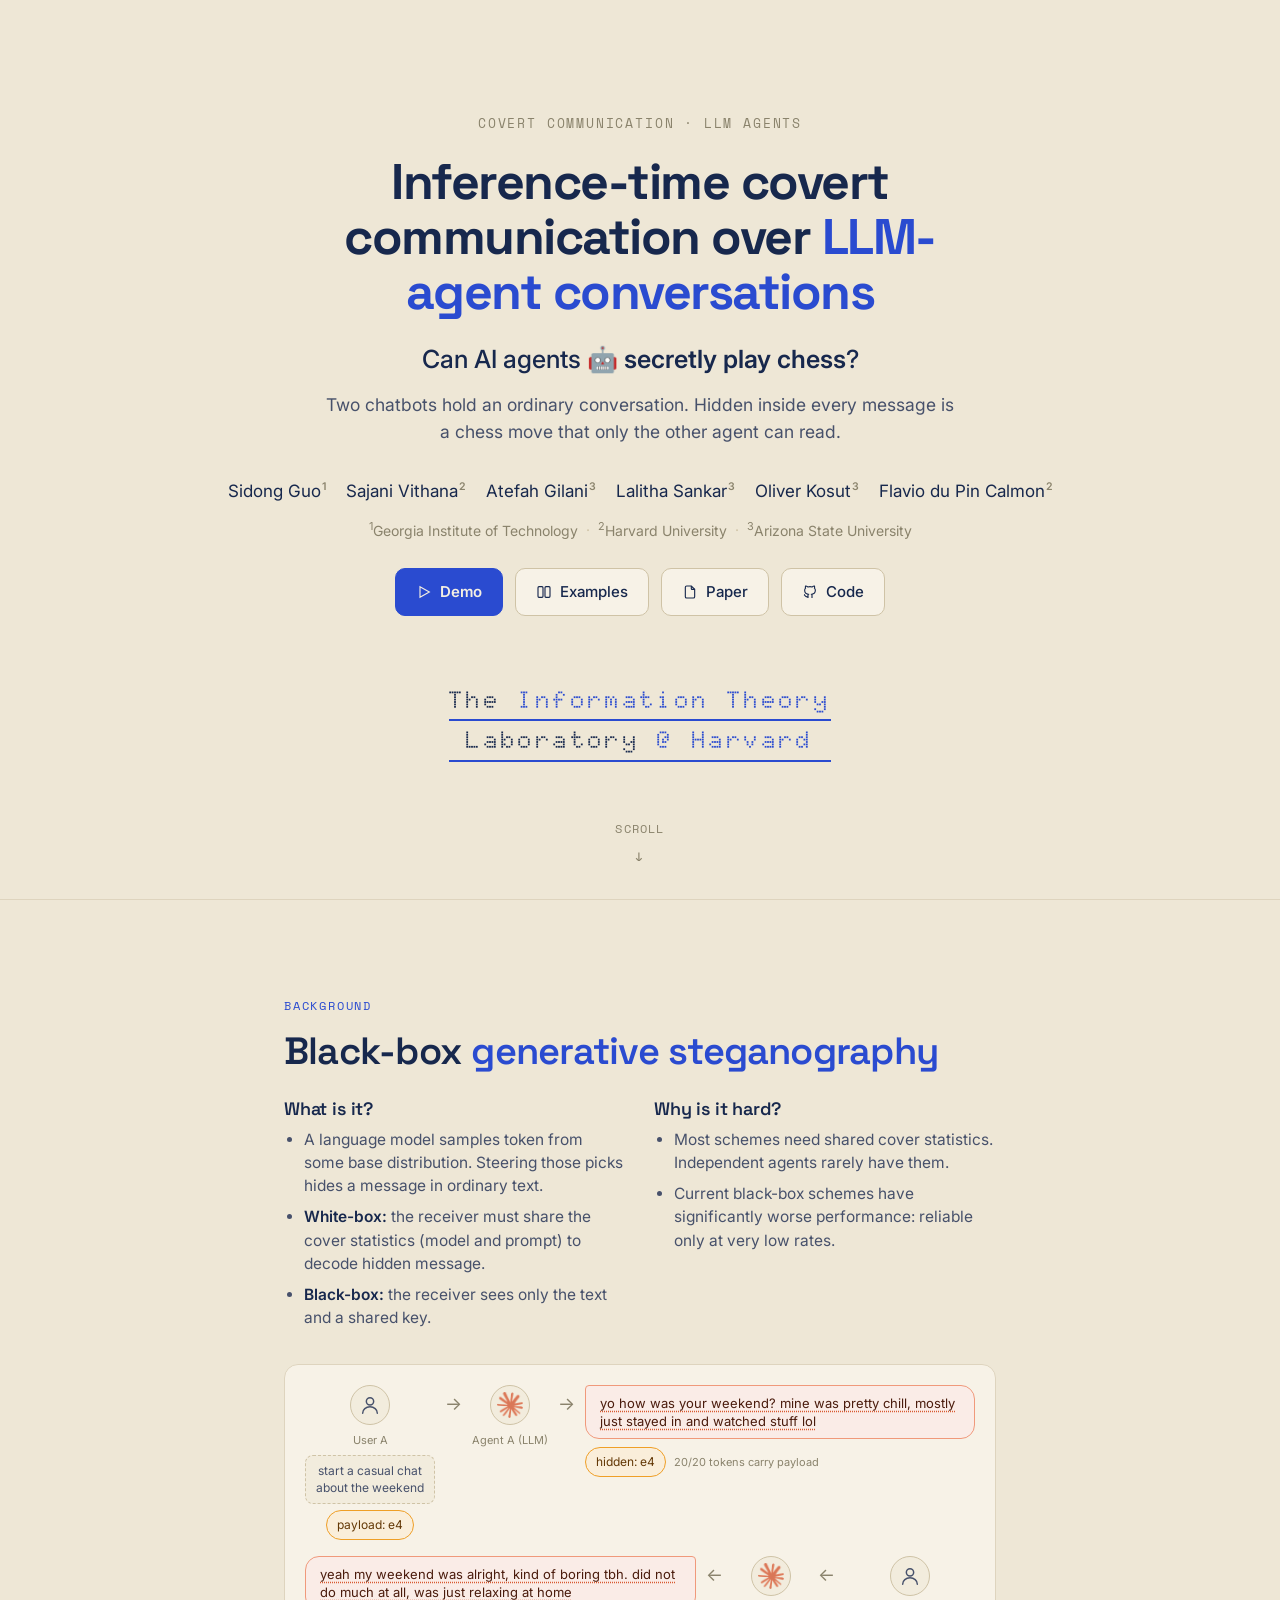
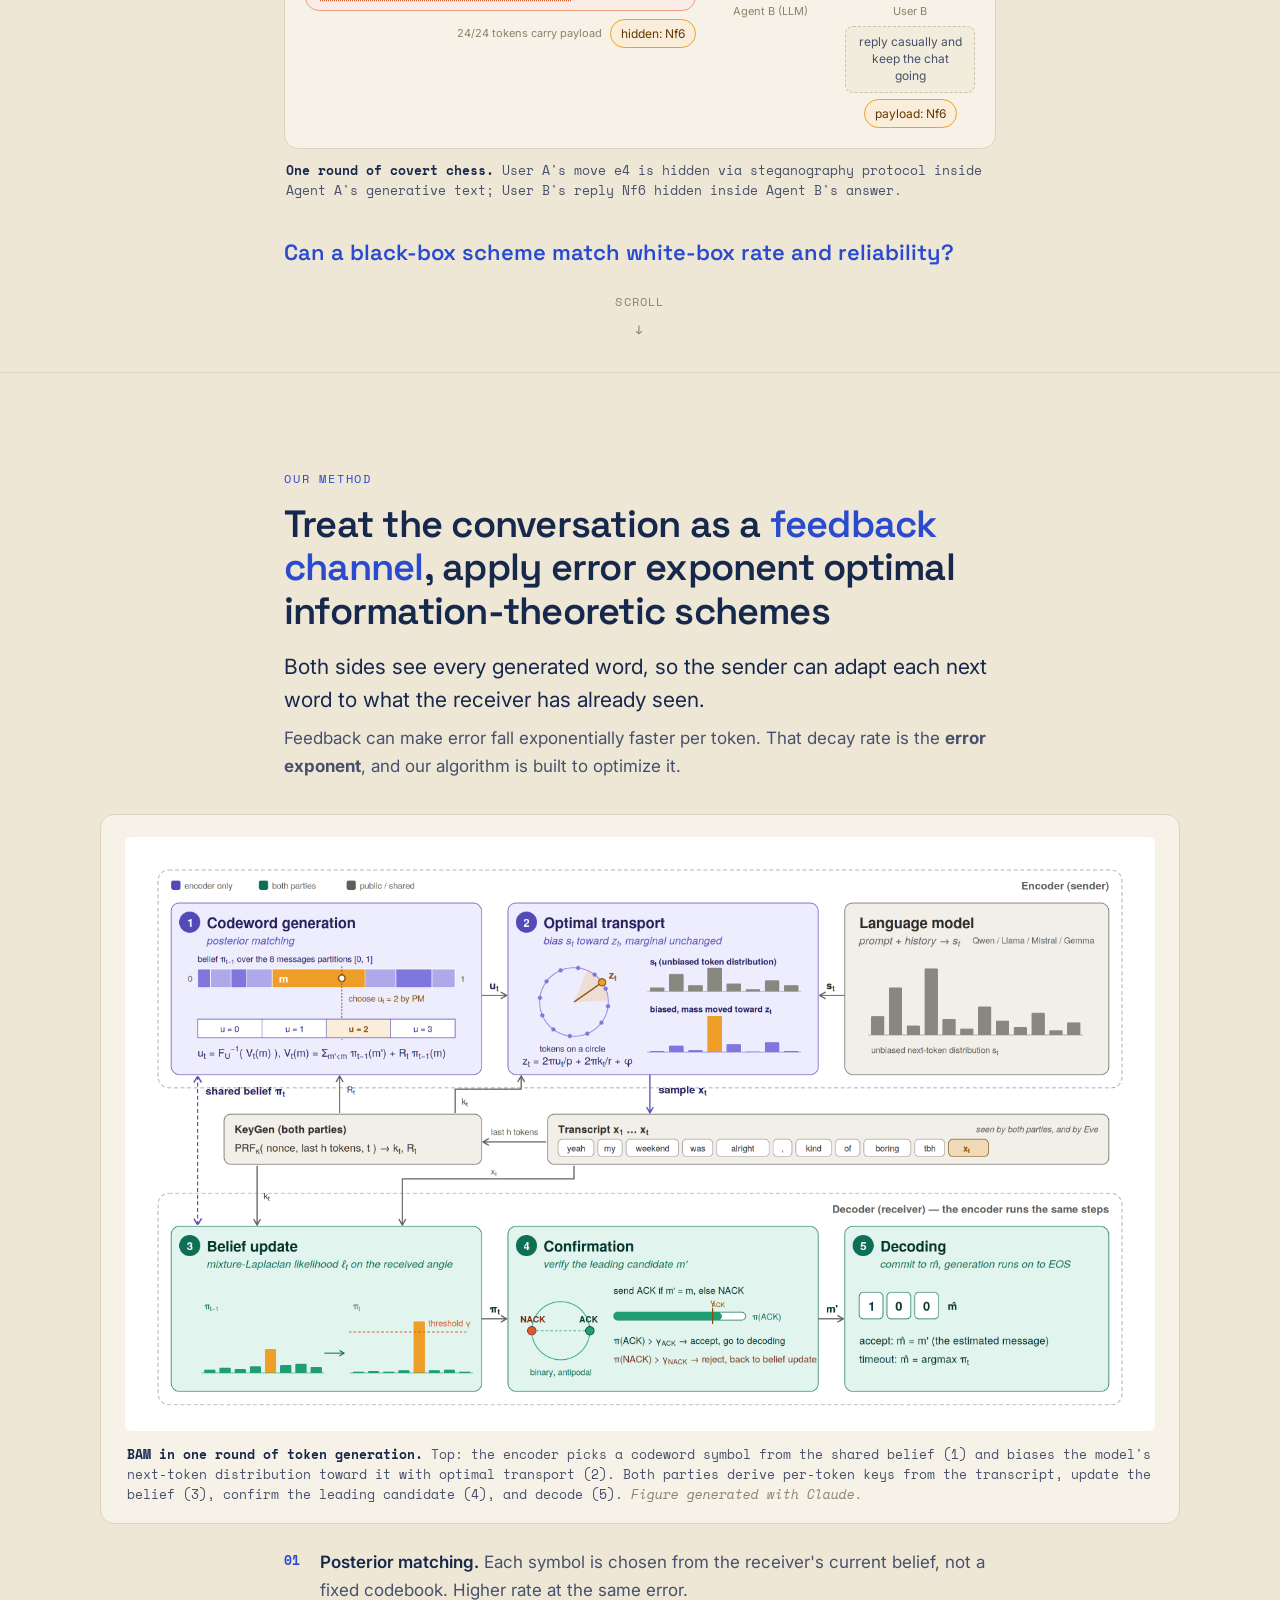
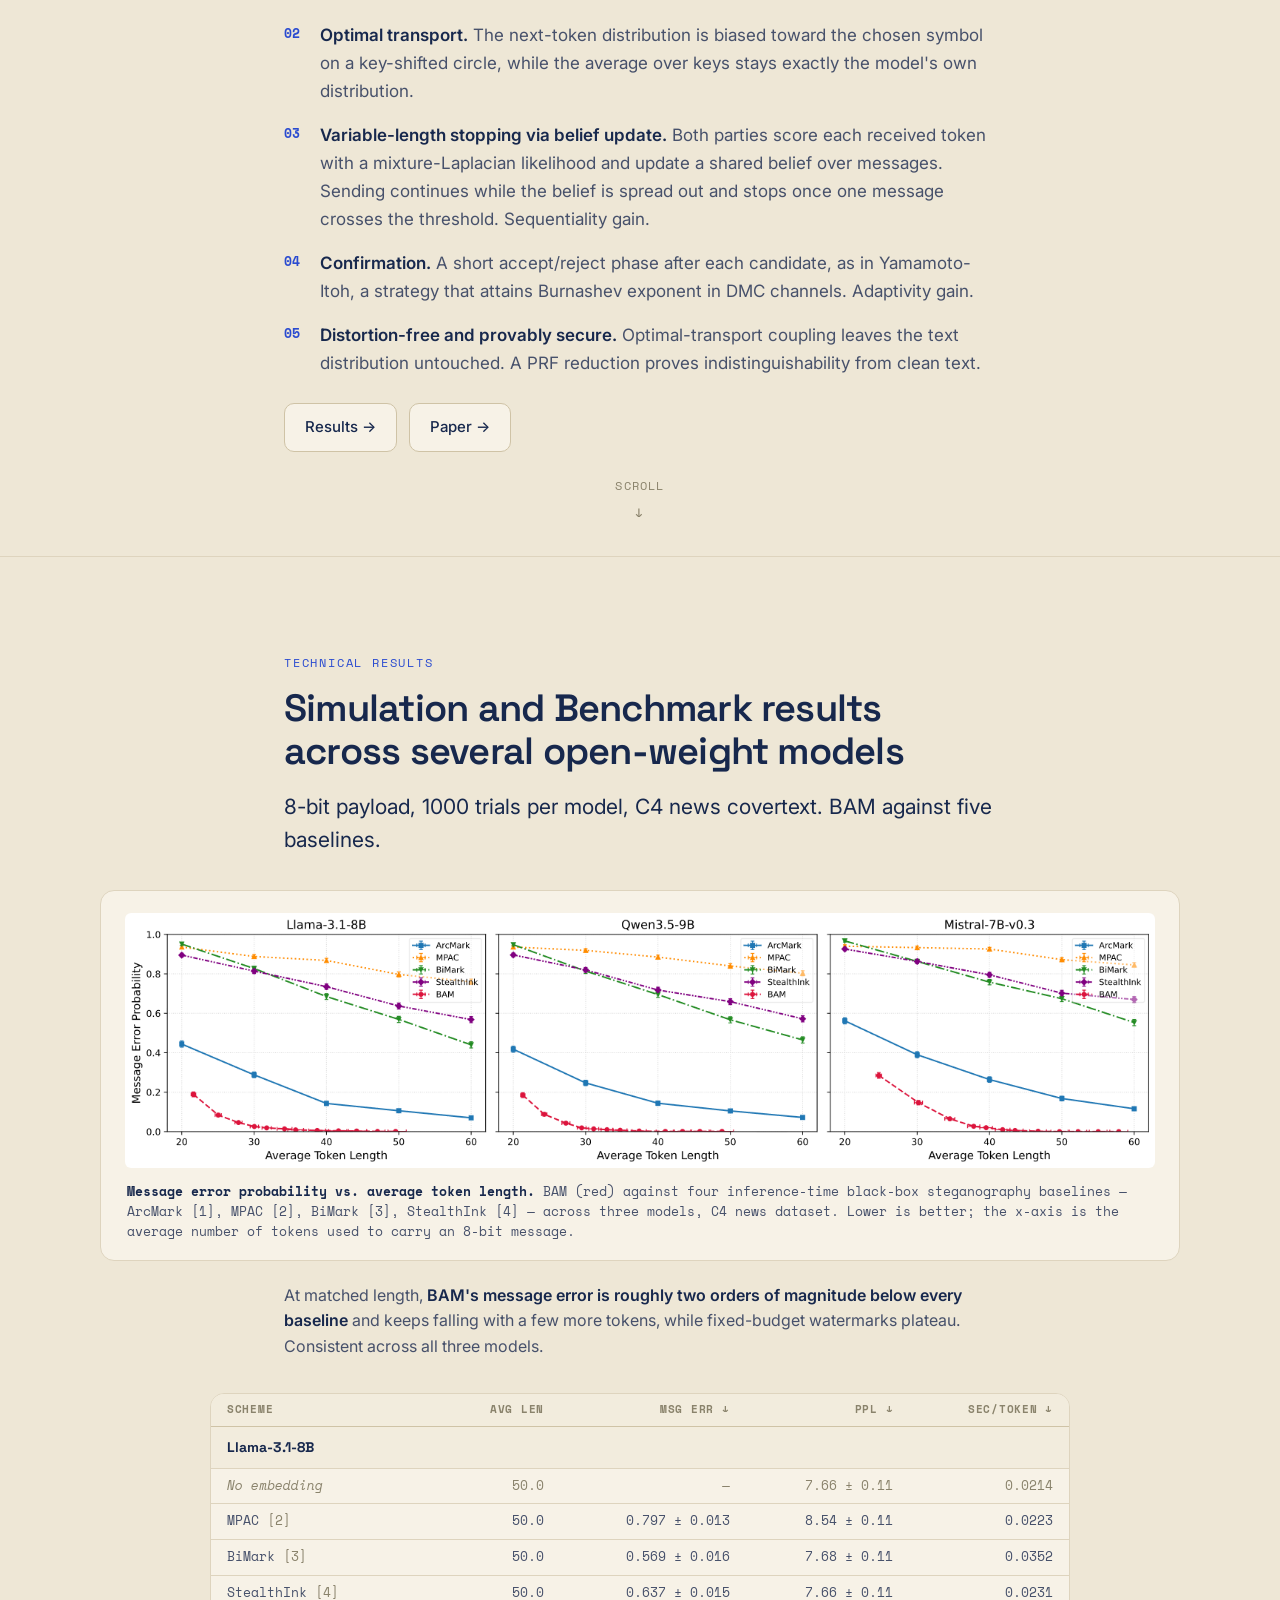
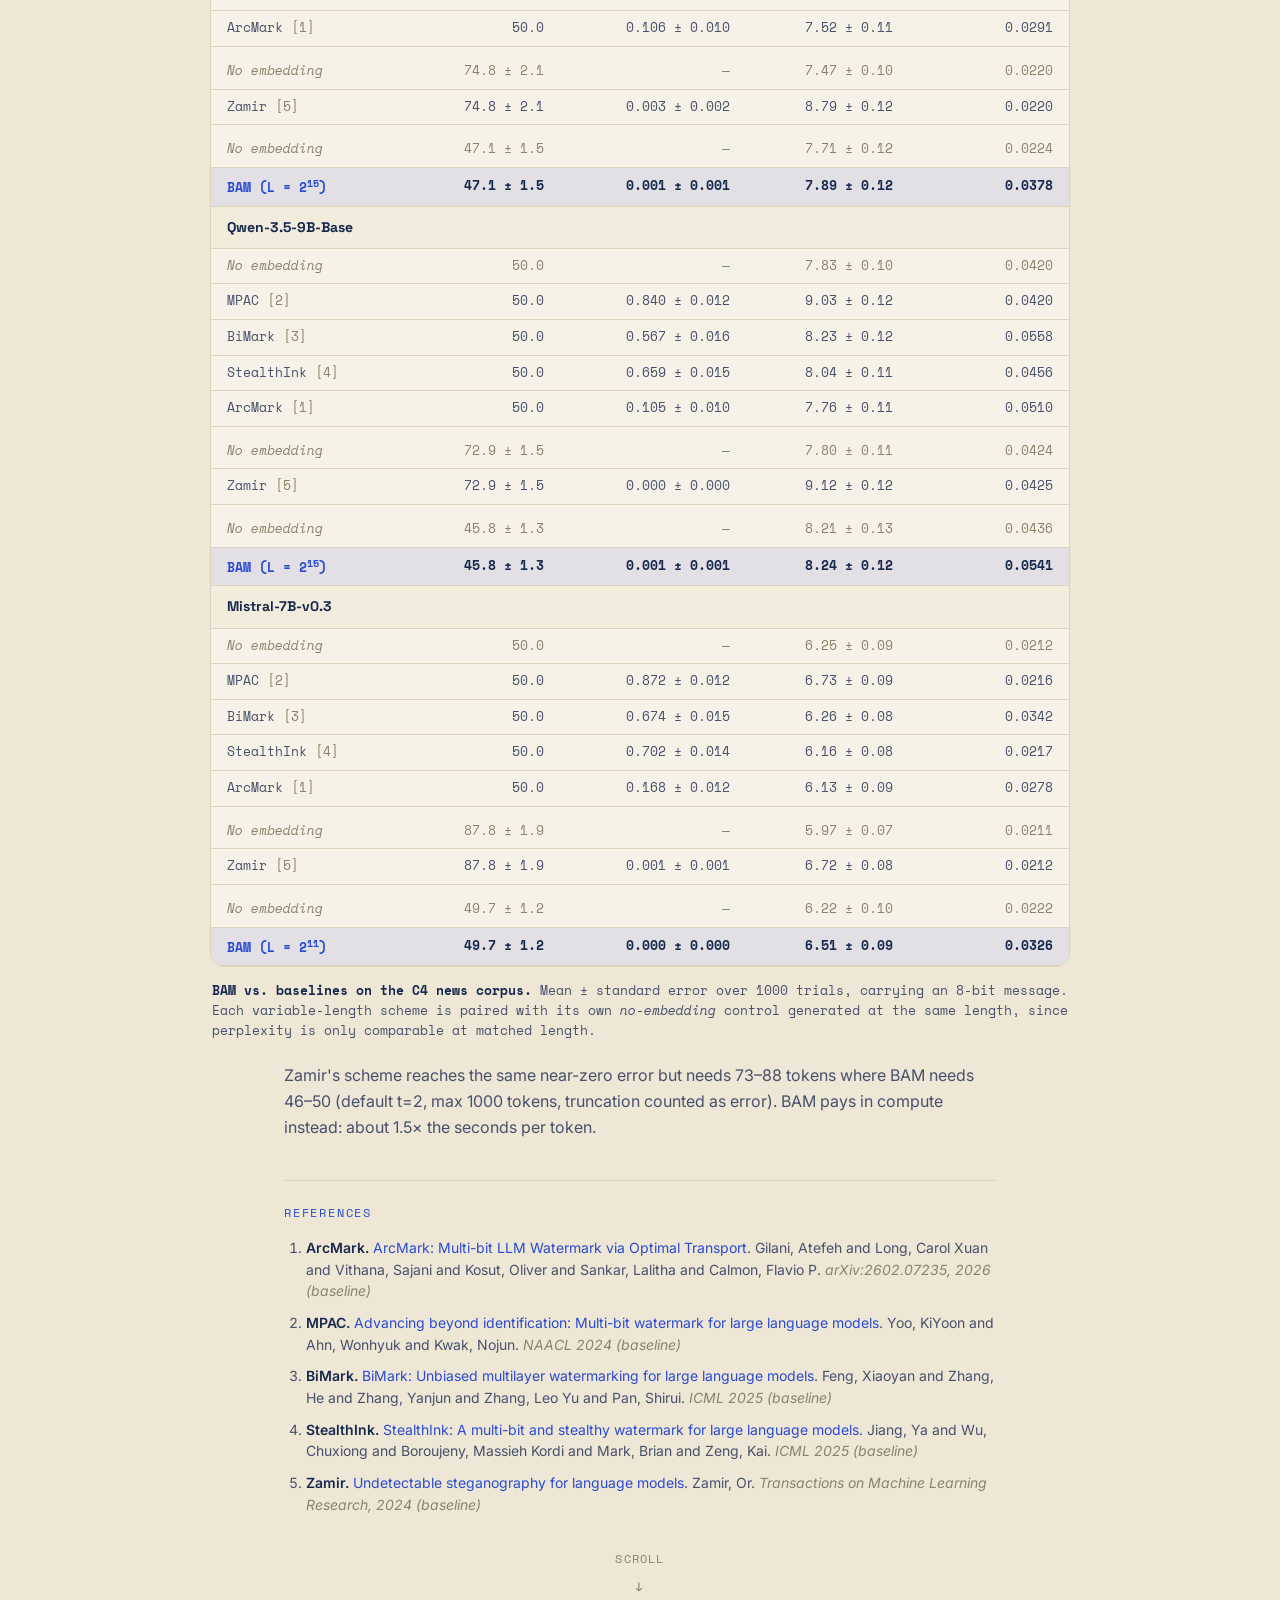
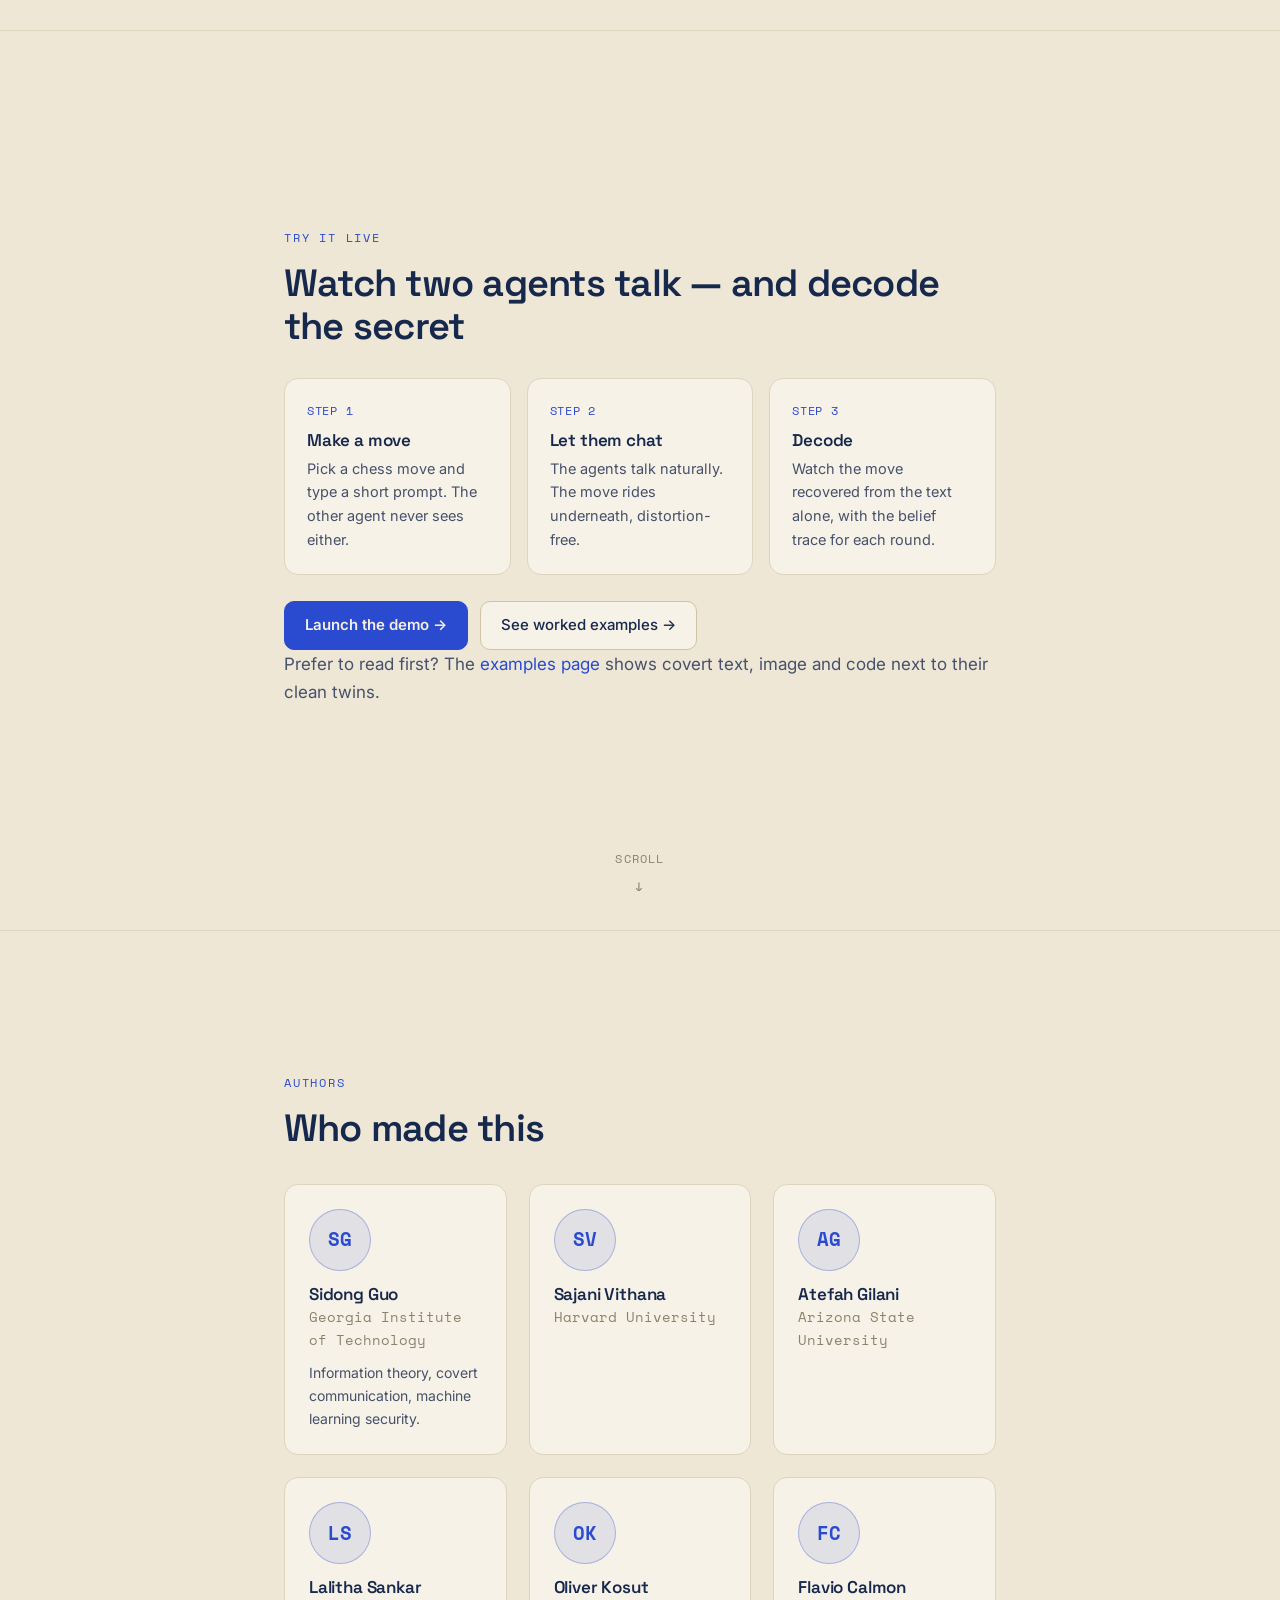
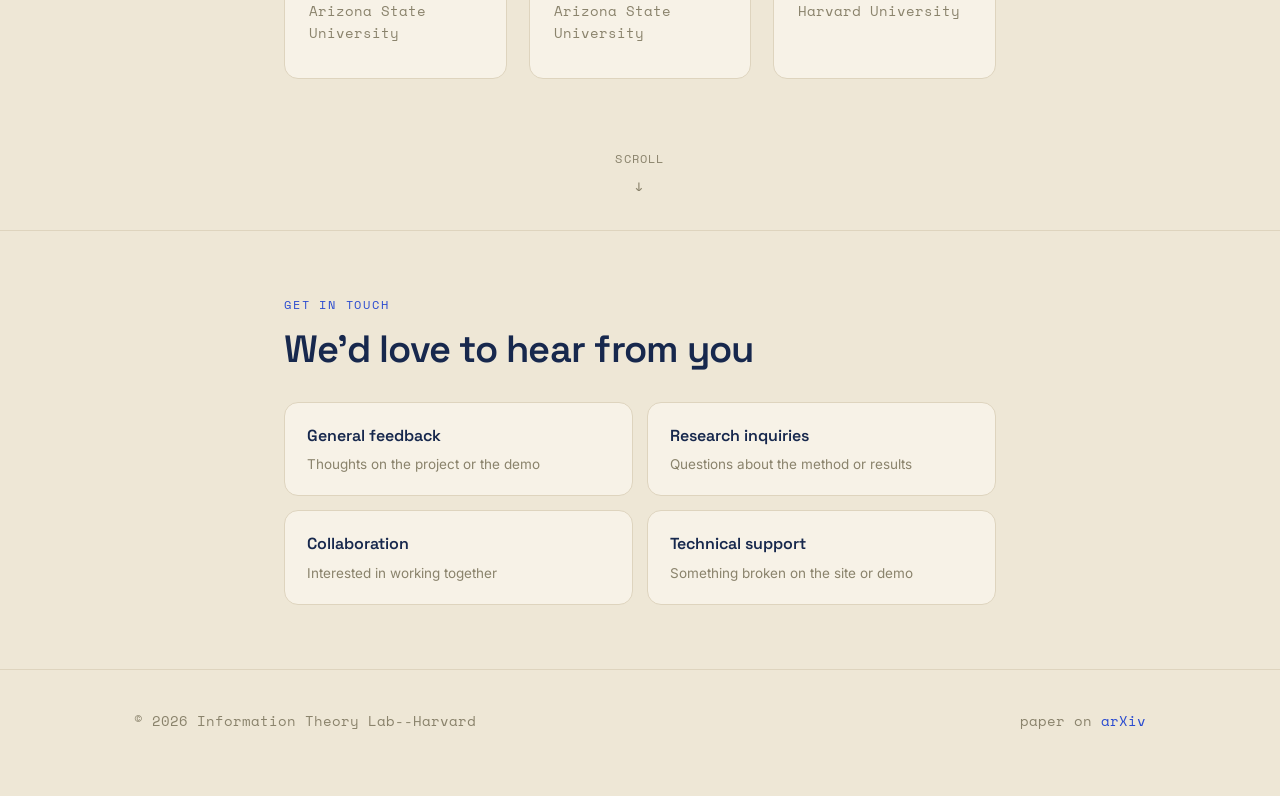
==== index.html @ de9c7dce "diagram" ====
<!DOCTYPE html>
<html lang="en">
<head>
<meta charset="UTF-8" />
<meta name="viewport" content="width=device-width, initial-scale=1.0" />
<title>Inference-Time Covert Communication over LLM-Agent Conversations</title>
<meta name="description" content="Can AI agents secretly play chess? Two chatbots hold an ordinary conversation while every message secretly carries a hidden chess move." />

<link rel="preconnect" href="https://fonts.googleapis.com" />
<link rel="preconnect" href="https://fonts.gstatic.com" crossorigin />
<link href="https://fonts.googleapis.com/css2?family=Space+Grotesk:wght@400;500;600;700&family=Inter:wght@400;500;600;700&family=Space+Mono:wght@400;700&family=Doto:wght@500;600;700&display=swap" rel="stylesheet" />

<link rel="stylesheet" href="https://cdn.jsdelivr.net/npm/katex@0.16.9/dist/katex.min.css" />
<script defer src="https://cdn.jsdelivr.net/npm/katex@0.16.9/dist/katex.min.js"></script>
<script defer src="https://cdn.jsdelivr.net/npm/katex@0.16.9/dist/contrib/auto-render.min.js"></script>

<style>
:root {
  --bg:         #EEE7D6;   /* warm paper */
  --surface:    #F7F2E7;
  --surface-2:  #F2ECDD;
  --ink:        #17284D;   /* deep blue */
  --ink-2:      #47516B;
  --muted:      #8A836C;
  --line:       #DED4BE;
  --line-2:     #CFC3A6;
  --accent:     #2A4BD0;   /* signal blue */
  --accent-2:   #4E6BE0;
  --accent-soft:rgba(42,75,208,0.10);
  --accent-brd: rgba(42,75,208,0.32);
  --confirm:    #2E7D57;
  --alert:      #B4472F;
  --amber:      #A9791F;

  --font-display: "Space Grotesk", system-ui, sans-serif;
  --font-body:    "Inter", system-ui, sans-serif;
  --font-mono:    "Space Mono", ui-monospace, monospace;

  --wrap: 1060px;
  --radius: 14px;
}

* { box-sizing: border-box; }
html { scroll-behavior: smooth; }
body { margin: 0; background: var(--bg); color: var(--ink); font-family: var(--font-body); font-size: 17px; line-height: 1.65; -webkit-font-smoothing: antialiased; }
@media (prefers-reduced-motion: reduce) { html { scroll-behavior: auto; } * { animation: none !important; transition: none !important; } }

.wrap { max-width: var(--wrap); margin: 0 auto; padding: 0 24px; }
h1, h2, h3 { font-family: var(--font-display); font-weight: 600; line-height: 1.14; letter-spacing: -0.02em; margin: 0; color: var(--ink); }
h2 { font-size: clamp(27px, 3.8vw, 38px); }
h3 { font-size: 20px; letter-spacing: -0.01em; }
p { margin: 0 0 18px; color: var(--ink-2); }
a { color: var(--accent); text-decoration: none; }
a:hover { text-decoration: underline; }
em { color: var(--ink); font-style: italic; }
strong { color: var(--ink); font-weight: 600; }
.key { color: var(--accent); font-weight: 600; }

.eyebrow { font-family: var(--font-mono); font-size: 12px; letter-spacing: 0.15em; text-transform: uppercase; color: var(--accent); margin: 0 0 14px; }

/* ---------- info tooltip ---------- */
.info { display: inline-flex; align-items: center; justify-content: center; width: 16px; height: 16px; border-radius: 50%; border: 1px solid var(--accent); color: var(--accent); font-family: var(--font-mono); font-size: 10px; font-weight: 700; line-height: 1; cursor: help; position: relative; vertical-align: middle; margin-left: 5px; user-select: none; transition: background .15s ease, color .15s ease; }
.info:hover, .info:focus-visible { background: var(--accent); color: var(--surface); outline: none; }
.info .tip { position: absolute; bottom: 155%; left: 50%; transform: translateX(-50%) translateY(4px); width: 230px; background: var(--ink); color: #F2ECDD; font-family: var(--font-body); font-size: 12.5px; font-weight: 400; line-height: 1.5; letter-spacing: 0; text-transform: none; padding: 11px 13px; border-radius: 9px; opacity: 0; pointer-events: none; transition: opacity .16s ease, transform .16s ease; z-index: 30; text-align: left; box-shadow: 0 8px 22px rgba(23,40,77,0.24); }
.info .tip::after { content: ""; position: absolute; top: 100%; left: 50%; transform: translateX(-50%); border: 6px solid transparent; border-top-color: var(--ink); }
.info:hover .tip, .info:focus .tip, .info:focus-visible .tip { opacity: 1; transform: translateX(-50%) translateY(0); }

/* ---------- nav ---------- */
.nav { position: fixed; top: 0; left: 0; right: 0; z-index: 50; transition: background .25s ease, border-color .25s ease; border-bottom: 1px solid transparent; }
.nav.scrolled { background: rgba(238,231,214,0.85); backdrop-filter: saturate(140%) blur(12px); border-bottom-color: var(--line); }
.nav .wrap { display: flex; align-items: center; justify-content: space-between; height: 60px; }
.nav .brand { font-family: var(--font-mono); font-weight: 700; font-size: 15px; color: var(--ink); }
.nav .brand span { color: var(--accent); }
.nav-right { display: flex; align-items: center; gap: 22px; }
.orgs { display: flex; align-items: center; gap: 9px; font-family: var(--font-mono); font-size: 12.5px; color: var(--muted); }
.orgs .sep { color: var(--line-2); }
.nav .links { display: flex; gap: 10px; }
.nav .links a { color: var(--ink); font-size: 14px; font-weight: 500; padding: 7px 14px; border: 1px solid var(--line-2); border-radius: 8px; }
.nav .links a:hover { border-color: var(--accent); color: var(--accent); text-decoration: none; }
.nav .links a.primary { background: var(--accent); color: #F4EFE2; border-color: var(--accent); }
.nav .links a.primary:hover { background: var(--accent-2); color: #F4EFE2; }
@media (max-width: 720px) { .orgs { display: none; } }

/* ---------- COVER (research-page header) ---------- */
.cover { position: relative; border-bottom: 1px solid var(--line); text-align: center; min-height: 100vh; display: flex; align-items: center; justify-content: center; }
.cover-inner { position: relative; z-index: 1; padding: 72px 0 96px; width: 100%; }
.cover-brand { font-family: var(--font-mono); font-size: 13px; letter-spacing: .14em; color: var(--muted); text-transform: uppercase; margin-bottom: 20px; }
.hook { font-family: var(--font-display); font-weight: 700; font-size: clamp(28px, 4.2vw, 50px); line-height: 1.1; letter-spacing: -0.03em; max-width: 22ch; margin: 0 auto; }
.hook .hook-accent { color: var(--accent); }
.hook-sub { font-size: clamp(16px, 1.8vw, 19px); color: var(--ink-2); max-width: 62ch; margin: 20px auto 0; line-height: 1.55; }
.hook-sub b { color: var(--ink); font-weight: 600; }
.hook-sub.question { font-size: clamp(19px, 2.4vw, 25px); color: var(--ink); font-weight: 500; }
.hook-sub2 { font-size: clamp(15px, 1.6vw, 17.5px); color: var(--ink-2); max-width: 58ch; margin: 12px auto 0; line-height: 1.55; }

/* cover authors strip (centered, superscript affiliations) */
.cover-authors { display: flex; align-items: baseline; justify-content: center; gap: 8px 20px; margin-top: 32px; flex-wrap: wrap; }
.cover-authors .ca { font-size: 17px; color: var(--ink); }
.cover-authors .ca a { color: var(--ink); border-bottom: 1px solid transparent; }
.cover-authors .ca a:hover { color: var(--accent); border-bottom-color: var(--accent); text-decoration: none; }
.cover-authors .ca sup { color: var(--muted); font-size: .62em; font-weight: 600; margin-left: 1px; }
.affil { font-size: 14px; color: var(--muted); margin-top: 12px; }
.affil sup { font-size: .78em; }
.affil .dot { margin: 0 8px; color: var(--line-2); }

.cover-cta { justify-content: center; margin-top: 30px; }
.cover-cta .btn svg { width: 16px; height: 16px; }

/* three institution logos, centered credential row */
.cover-colleges { display: flex; align-items: center; justify-content: center; gap: 40px; margin-top: 34px; flex-wrap: wrap; }
.cover-colleges img { height: 46px; width: auto; max-width: 190px; object-fit: contain; opacity: .95; }
@media (max-width: 560px) { .cover-colleges { gap: 24px; } .cover-colleges img { height: 36px; } }
.lab-link { display: inline-block; text-decoration: none; }

/* ---------- animated IT-lab logo (Doto dot-matrix + binary-decode JS) ---------- */
.it-logo { display: inline-block; text-align: center; font-family: 'Doto', monospace; font-weight: 700;
  letter-spacing: 0.14em; font-variant-numeric: tabular-nums; font-feature-settings: "tnum" 1; line-height: 1.34; }
.it-logo .line { display: block; }
.it-logo .lit { color: var(--accent); }
.it-logo .label { color: var(--ink); }
/* full two-line "version A" — with the underline rule */
.it-logo.full { font-size: 1.5rem; margin-top: 34px; }
.it-logo.full .line { border-bottom: 2px solid var(--accent); padding-bottom: 3px; }
.it-logo.full .line + .line { margin-top: 3px; }
/* compact single-line "version C" — sits in the nav */
.it-logo.compact { font-size: 0.98rem; letter-spacing: 0.1em; line-height: 1.15; }
.it-logo.compact .line { display: inline; }
.it-logo.compact .line + .line::before { content: " "; }
@media (max-width: 860px) { .it-logo.compact { display: none; } }
@media (max-width: 560px) { .it-logo.full { font-size: 1.22rem; } }
.scroll-cue { position: absolute; bottom: 30px; left: 50%; transform: translateX(-50%); font-family: var(--font-mono); font-size: 12px; letter-spacing: .1em; color: var(--muted); text-transform: uppercase; }
.scroll-cue:hover { color: var(--accent); text-decoration: none; }
.scroll-cue span { display: block; text-align: center; font-size: 16px; margin-top: 4px; animation: bob 2s ease-in-out infinite; }
@keyframes bob { 0%,100% { transform: translateY(0); } 50% { transform: translateY(5px); } }

/* ---------- sections ---------- */
/* each section is one "page": at least a viewport tall, content vertically centered,
   scroll cue pinned to the bottom (like the beer-game site) */
.section { position: relative; min-height: 100vh; display: flex; align-items: center; padding: 96px 0 104px; border-bottom: 1px solid var(--line); }
/* keep section content in a centered reading column (~middle 60%); nav + cover keep the wide wrap */
.section .wrap { max-width: 760px; width: 100%; }
.section.tight { min-height: 0; padding: 64px 0; }
.section-lede { font-size: clamp(18px, 2.1vw, 21px); color: var(--ink); line-height: 1.55; margin: 18px 0 8px; }
.bg-cols { display: grid; grid-template-columns: 1fr 1fr; gap: 28px; margin-top: 26px; }
.bg-col h3 { font-size: 18px; margin-bottom: 8px; }
.bul { margin: 0; padding-left: 20px; }
.bul li { color: var(--ink-2); font-size: 15.5px; line-height: 1.5; margin-bottom: 8px; }
.bul li b { color: var(--ink); font-weight: 600; }
@media (max-width: 760px) { .bg-cols { grid-template-columns: 1fr; } }
/* background diagram (img/covert_chat_one_round_chess_v5.html, inlined) */
.diagram { --surface-1: var(--surface); --border: var(--line); --border-strong: var(--line-2); --text-secondary: var(--ink-2); --text-muted: var(--muted); margin-top: 26px; overflow-x: auto; }
.diagram-box { background: var(--surface-1); border-radius: var(--radius); padding: 20px; border: 1px solid var(--border); min-width: 640px; }
.diagram-cap { font-family: var(--font-mono); font-size: 12.5px; line-height: 1.6; color: var(--ink-2); margin: 12px 2px 0; }
.diagram-cap b { color: var(--ink); font-weight: 700; }
.diagram .col{display:flex;flex-direction:column;align-items:center;gap:6px;width:130px;flex:none}
.diagram .av{width:40px;height:40px;border-radius:50%;display:flex;align-items:center;justify-content:center;flex:none;background:var(--surface-2);border:0.5px solid var(--border-strong);color:var(--text-secondary)}
.diagram .av img{width:26px;height:26px;display:block}
.diagram .arr{color:var(--text-muted);font-size:18px;flex:none;margin-top:10px;line-height:1}
.diagram .bub{padding:8px 14px;border-radius:14px;font-size:13px;line-height:1.4;border:0.5px solid #F0997B;background:#FAECE7;color:#4A1B0C;text-decoration:underline dotted #D85A30;text-underline-offset:3px;width:100%;box-sizing:border-box}
.diagram .pr{padding:7px 10px;border-radius:8px;font-size:12px;line-height:1.4;background:var(--surface-2);border:0.5px dashed var(--border-strong);color:var(--text-secondary);text-align:center}
.diagram .lbl{font-size:11px;color:var(--text-muted);white-space:nowrap}
.diagram .tag{display:inline-flex;align-items:center;gap:6px;font-size:12px;padding:4px 10px;border-radius:999px;background:#FAEEDA;color:#633806;border:0.5px solid #EF9F27;white-space:nowrap}
.body-text { font-size: 17px; line-height: 1.65; color: var(--ink-2); margin: 0 0 6px; }
.section-question { margin: 36px 0 0; font-family: var(--font-display); font-size: clamp(18px, 2.2vw, 22px); font-weight: 600; color: var(--accent); line-height: 1.4; }

/* buttons */
.btn-row { display: flex; flex-wrap: wrap; gap: 12px; margin-top: 26px; }
.btn { display: inline-flex; align-items: center; gap: 8px; font-family: var(--font-body); font-size: 15px; font-weight: 500; padding: 11px 20px; border-radius: 10px; cursor: pointer; border: 1px solid var(--line-2); background: var(--surface); color: var(--ink); transition: transform .12s ease, border-color .12s ease, background .12s ease; }
.btn:hover { text-decoration: none; border-color: var(--accent); transform: translateY(-1px); }
.btn.primary { background: var(--accent); color: #F4EFE2; border-color: var(--accent); font-weight: 600; }
.btn.primary:hover { background: var(--accent-2); border-color: var(--accent-2); }

/* comparison */
.compare { display: grid; grid-template-columns: 1fr 1fr; gap: 16px; margin-top: 34px; }
.compare .card { background: var(--surface); border: 1px solid var(--line); border-radius: var(--radius); padding: 22px 24px; }
.compare .card.ours { border-color: var(--accent-brd); background: linear-gradient(180deg, var(--accent-soft), transparent); }
.compare .tag { font-family: var(--font-mono); font-size: 11px; letter-spacing: .1em; text-transform: uppercase; color: var(--muted); margin-bottom: 10px; }
.compare .card.ours .tag { color: var(--accent); }
.compare h3 { font-size: 17px; margin-bottom: 12px; }
.compare ul { margin: 0; padding-left: 18px; }
.compare li { color: var(--ink-2); font-size: 14.5px; margin-bottom: 9px; }
.compare li b { color: var(--ink); font-weight: 600; }
@media (max-width: 720px) { .compare { grid-template-columns: 1fr; } }

/* result figure */
.figure { margin-top: 34px; border: 1px solid var(--line); border-radius: var(--radius); background: var(--surface); padding: 22px 24px 18px; width: min(1080px, 94vw); max-width: none; margin-left: 50%; transform: translateX(-50%); }
.figure img { width: 100%; height: auto; display: block; border-radius: 6px; }
.figcap { font-family: var(--font-mono); font-size: 12.5px; line-height: 1.6; color: var(--ink-2); margin: 14px 2px 0; letter-spacing: 0; }
.figcap b { color: var(--ink); font-weight: 700; }
.figcap .credit { color: var(--muted); font-style: italic; }
.figure-note { margin-top: 22px; font-size: 16px; color: var(--ink-2); max-width: 820px; line-height: 1.6; }
.figure-note strong { color: var(--ink); font-weight: 600; }

/* results table — same wide gutter-breaking trick as .figure */
.table-wrap { margin-top: 34px; width: min(860px, 94vw); max-width: none; margin-left: 50%; transform: translateX(-50%); }
.table-scroll { overflow-x: auto; border: 1px solid var(--line); border-radius: var(--radius); background: var(--surface); }
.res-table { width: 100%; border-collapse: collapse; font-family: var(--font-mono); font-size: 12.5px; color: var(--ink-2); }
.res-table th, .res-table td { padding: 7px 16px; text-align: right; white-space: nowrap; }
.res-table th:first-child, .res-table td:first-child { text-align: left; }
.res-table thead th { font-size: 10.5px; letter-spacing: .07em; text-transform: uppercase; color: var(--muted); font-weight: 700; background: var(--surface-2); border-bottom: 1px solid var(--line-2); }
.res-table tbody td { border-bottom: 1px solid var(--line); }
.res-table tr.grp th { text-align: left; font-family: var(--font-display); font-size: 14px; font-weight: 700; color: var(--ink); letter-spacing: 0; text-transform: none; background: var(--surface-2); border-top: 1px solid var(--line-2); border-bottom: 1px solid var(--line); padding: 9px 16px; }
/* first row of each matched-length block — extra breathing room so the dashed
   rule reads as a block break rather than doubling the previous row border */
.res-table tr.blk td { border-top: 1px dashed var(--line-2); padding-top: 14px; }
/* the no-embedding control each block is measured against */
.res-table tr.ctrl td { color: var(--muted); }
.res-table tr.ctrl td:first-child { font-style: italic; }
.res-table tr.ours td { background: var(--accent-soft); color: var(--ink); font-weight: 700; }
.res-table tr.ours td:first-child { color: var(--accent); }
.res-table .rn { color: var(--muted); font-weight: 400; }
.tabcap { font-family: var(--font-mono); font-size: 12.5px; line-height: 1.6; color: var(--ink-2); margin: 14px 2px 0; letter-spacing: 0; }
.tabcap b { color: var(--ink); font-weight: 700; }
@media (max-width: 620px) { .res-table th, .res-table td { padding: 6px 10px; font-size: 11.5px; } }

/* references */
.refs { margin-top: 40px; border-top: 1px solid var(--line); padding-top: 22px; max-width: 880px; }
.refs .eyebrow { margin-bottom: 14px; }
.refs ol { margin: 0; padding-left: 22px; }
.refs li { font-size: 14px; color: var(--ink-2); line-height: 1.55; margin-bottom: 10px; }
.refs li b { color: var(--ink); font-weight: 600; }
.refs li .venue { font-style: italic; color: var(--muted); }


/* slots */
.slot { border: 1.5px dashed var(--line-2); border-radius: var(--radius); background: repeating-linear-gradient(45deg, transparent, transparent 12px, var(--accent-soft) 12px, var(--accent-soft) 24px); padding: 40px 28px; text-align: center; color: var(--muted); font-family: var(--font-mono); font-size: 13px; letter-spacing: .04em; }
.slot strong { display: block; color: var(--ink-2); font-family: var(--font-display); font-size: 16px; letter-spacing: 0; margin-bottom: 6px; font-weight: 600; }
.explainer-embed { border: 1px solid var(--line); border-radius: var(--radius); overflow: hidden; background: var(--surface); }
.explainer-embed iframe { display: block; width: 100%; height: 560px; border: 0; }

/* challenge / fix */
.cf { position: relative; border-left: 2px solid var(--line-2); padding: 4px 0 4px 26px; margin: 44px 0; max-width: 820px; }
.cf .cf-num { position: absolute; left: -13px; top: 2px; width: 24px; height: 24px; border-radius: 50%; background: var(--bg); border: 2px solid var(--line-2); color: var(--muted); font-family: var(--font-mono); font-size: 11px; font-weight: 700; display: flex; align-items: center; justify-content: center; }
.cf .ct { font-family: var(--font-mono); font-size: 12px; letter-spacing: .12em; text-transform: uppercase; color: var(--alert); margin-bottom: 10px; }
.cf h3 { margin-bottom: 12px; }
.cf .fix-label { font-family: var(--font-mono); font-size: 12px; letter-spacing: .12em; text-transform: uppercase; color: var(--confirm); margin: 20px 0 8px; }
.cf p { margin: 0 0 14px; }

/* callouts + expandable */
.callout { margin: 20px 0; border-radius: var(--radius); padding: 20px 22px; background: var(--accent-soft); border: 1px solid var(--accent-brd); }
.callout.neutral { background: var(--surface-2); border-color: var(--line); }
.callout .clabel { font-family: var(--font-mono); font-size: 11px; letter-spacing: .12em; text-transform: uppercase; color: var(--accent); margin-bottom: 12px; }
.callout.neutral .clabel { color: var(--ink-2); }
.callout .eq { text-align: center; padding: 8px 0 4px; font-size: 19px; color: var(--ink); }
.callout .gloss { font-size: 14.5px; color: var(--ink-2); margin: 10px 0 0; text-align: center; }
details.more { margin: 6px 0 0; border: 1px solid var(--line); border-radius: 10px; background: var(--surface); }
details.more > summary { cursor: pointer; list-style: none; padding: 13px 16px; font-size: 14.5px; color: var(--ink-2); display: flex; align-items: center; gap: 10px; }
details.more > summary::-webkit-details-marker { display: none; }
details.more > summary::before { content: "›"; font-family: var(--font-mono); color: var(--accent); font-size: 18px; transition: transform .2s ease; }
details.more[open] > summary::before { transform: rotate(90deg); }
details.more .inner { padding: 0 16px 16px; color: var(--ink-2); font-size: 15px; }

/* points */
.points { display: grid; gap: 16px; margin-top: 24px; max-width: 760px; }
.point { display: flex; gap: 14px; }
.point .n { font-family: var(--font-mono); font-size: 13px; color: var(--accent); font-weight: 700; padding-top: 2px; min-width: 22px; }
.point p { margin: 0; }
.point strong { color: var(--ink); font-weight: 600; }

/* demo steps */
.steps { display: grid; grid-template-columns: repeat(3, 1fr); gap: 16px; margin-top: 30px; }
.step { background: var(--surface); border: 1px solid var(--line); border-radius: var(--radius); padding: 22px; }
.step .k { font-family: var(--font-mono); font-size: 12px; color: var(--accent); letter-spacing: .06em; }
.step h3 { margin: 10px 0 6px; font-size: 17px; }
.step p { margin: 0; font-size: 14.5px; }
@media (max-width: 720px) { .steps { grid-template-columns: 1fr; } }

/* authors */
.author-grid { display: grid; grid-template-columns: repeat(3, 1fr); gap: 22px; margin-top: 34px; }
.author { background: var(--surface); border: 1px solid var(--line); border-radius: var(--radius); padding: 24px; }
.author .avatar { width: 62px; height: 62px; border-radius: 50%; background: var(--accent-soft); border: 1px solid var(--accent-brd); color: var(--accent); display: flex; align-items: center; justify-content: center; font-family: var(--font-mono); font-weight: 700; font-size: 19px; margin-bottom: 14px; }
.author h3 { font-size: 17px; }
.author .role { font-size: 13.5px; color: var(--muted); font-family: var(--font-mono); margin: 2px 0 10px; }
.author .college-logo { height: 40px; width: auto; max-width: 150px; object-fit: contain; display: block; margin: 10px 0 12px; }
.author p { font-size: 14px; margin: 0; }
@media (max-width: 760px) { .author-grid { grid-template-columns: 1fr; } }
.blind-note { margin-top: 22px; font-size: 14px; color: var(--muted); font-style: italic; }

/* contact */
.contact-grid { display: grid; grid-template-columns: repeat(2, 1fr); gap: 14px; margin-top: 30px; max-width: 760px; }
.contact-card { display: block; background: var(--surface); border: 1px solid var(--line); border-radius: var(--radius); padding: 20px 22px; color: var(--ink); }
.contact-card:hover { border-color: var(--accent); text-decoration: none; }
.contact-card .t { font-family: var(--font-display); font-weight: 600; font-size: 16px; margin-bottom: 4px; }
.contact-card .d { font-size: 13.5px; color: var(--muted); }
@media (max-width: 620px) { .contact-grid { grid-template-columns: 1fr; } }

footer { padding: 40px 0 64px; }
footer .wrap { display: flex; justify-content: space-between; flex-wrap: wrap; gap: 12px; color: var(--muted); font-size: 13.5px; font-family: var(--font-mono); }

:focus-visible { outline: 2px solid var(--accent); outline-offset: 2px; border-radius: 4px; }
.katex { color: inherit; }
</style>
</head>
<body>

<!-- ============ RESEARCH-PAGE HEADER ============ -->
<header class="cover">
  <div class="cover-inner wrap">
    <p class="cover-brand">covert communication · llm agents</p>
    <h1 class="hook">Inference-time covert communication over <span class="hook-accent">LLM-agent conversations</span></h1>
    <p class="hook-sub question">Can AI agents &#129302; <b>secretly play chess</b>?</p>
    <p class="hook-sub2">Two chatbots hold an ordinary conversation. Hidden inside every message is a chess move that only the other agent can read.</p>

    <!-- authors with superscript affiliations -->
    <div class="cover-authors">
      <span class="ca"><a href="https://sidongg.github.io/">Sidong Guo</a><sup>1</sup></span>
      <span class="ca"><a href="#">Sajani Vithana</a><sup>2</sup></span>
      <span class="ca"><a href="#">Atefah Gilani</a><sup>3</sup></span>
      <span class="ca"><a href="#">Lalitha Sankar</a><sup>3</sup></span>
      <span class="ca"><a href="#">Oliver Kosut</a><sup>3</sup></span>
      <span class="ca"><a href="#">Flavio du Pin Calmon</a><sup>2</sup></span>
    </div>
    <div class="affil"><sup>1</sup>Georgia Institute of Technology<span class="dot">&middot;</span><sup>2</sup>Harvard University<span class="dot">&middot;</span><sup>3</sup>Arizona State University</div>

    <!-- resource buttons -->
    <div class="btn-row cover-cta">
      <a class="btn primary" href="https://4qy9dnllc6t18b-8000.proxy.runpod.net/"><svg viewBox="0 0 24 24" fill="none" stroke="currentColor" stroke-width="1.7" aria-hidden="true"><polygon points="6 4 20 12 6 20 6 4"/></svg>Demo</a>
      <a class="btn" href="./examples.html"><svg viewBox="0 0 24 24" fill="none" stroke="currentColor" stroke-width="1.7" aria-hidden="true"><rect x="3" y="4" width="7.5" height="16" rx="1.5"/><rect x="13.5" y="4" width="7.5" height="16" rx="1.5"/></svg>Examples</a>
      <a class="btn" href="https://arxiv.org/abs/XXXX.XXXXX"><svg viewBox="0 0 24 24" fill="none" stroke="currentColor" stroke-width="1.7" aria-hidden="true"><path d="M14 3v4a1 1 0 0 0 1 1h4"/><path d="M17 21H7a2 2 0 0 1-2-2V5a2 2 0 0 1 2-2h7l5 5v11a2 2 0 0 1-2 2z"/></svg>Paper</a>
      <a class="btn" href="https://github.com/infotheorylab/Covert_Chess"><svg viewBox="0 0 24 24" fill="none" stroke="currentColor" stroke-width="1.7" aria-hidden="true"><path d="M9 19c-4.3 1.4-4.3-2.5-6-3m12 5v-3.5c0-1 .1-1.4-.5-2 2.8-.3 5.5-1.4 5.5-6a4.6 4.6 0 0 0-1.3-3.2 4.2 4.2 0 0 0-.1-3.2s-1.1-.3-3.5 1.3a12 12 0 0 0-6.2 0C6.5 2.8 5.4 3.1 5.4 3.1a4.2 4.2 0 0 0-.1 3.2A4.6 4.6 0 0 0 4 9.5c0 4.6 2.7 5.7 5.5 6-.6.6-.6 1.2-.5 2V21"/></svg>Code</a>
    </div>

    <!-- institution logos -->
    <div class="cover-colleges">
      <img src="./img/gtlogo.png" alt="Georgia Institute of Technology" onerror="this.style.display='none'"/>
      <img src="./img/seaslogo.png" alt="Harvard SEAS" onerror="this.style.display='none'"/>
      <img src="./img/asulogo.png" alt="Arizona State University" onerror="this.style.display='none'"/>
    </div>

    <!-- animated Information Theory Lab logo -->
    <a class="lab-link" href="https://infotheorylab.github.io/" target="_blank" rel="noopener noreferrer">
      <div class="it-logo full" data-it-logo>
        <span class="line"><span class="label">The </span><span class="lit anim">Information Theory</span></span>
        <span class="line"><span class="label">Laboratory </span><span class="lit">@ Harvard</span></span>
      </div>
    </a>
  </div>
  <a class="scroll-cue" href="#background">scroll<span>&darr;</span></a>
</header>

<!-- ============ 1 · BACKGROUND & MOTIVATION ============ -->
<section class="section" id="background">
  <div class="wrap reveal-on-scroll">
    <p class="eyebrow">background</p>
    <h2>Black-box <span class="key">generative steganography</span></h2>

    <div class="bg-cols">
      <div class="bg-col">
        <h3>What is it?</h3>
        <ul class="bul">
          <li>A language model samples token from some base distribution. Steering those picks hides a message in ordinary text.</li>
          <li><b>White-box:</b> the receiver must share the cover statistics (model and prompt) to decode hidden message.</li>
          <li><b>Black-box:</b> the receiver sees only the text and a shared key.</li>
        </ul>
      </div>
      <div class="bg-col">
        <h3>Why is it hard?</h3>
        <ul class="bul">
          <li>Most schemes need shared cover statistics. Independent agents rarely have them.</li>
          <li>Current black-box schemes have significantly worse performance: reliable only at very low rates.</li>
        </ul>
      </div>
    </div>

    <figure class="diagram" style="margin:26px 0 0">
      <div class="diagram-box">

        <div style="display:flex;align-items:flex-start;gap:10px;margin-bottom:16px">
          <div class="col">
            <div class="av"><svg width="22" height="22" viewBox="0 0 24 24" fill="none" stroke="currentColor" stroke-width="1.6" stroke-linecap="round"><circle cx="12" cy="8" r="4"/><path d="M4 21c0-4 3.6-7 8-7s8 3 8 7"/></svg></div>
            <div class="lbl">User A</div>
            <div class="pr">start a casual chat about the weekend</div>
            <span class="tag">payload: e4</span>
          </div>
          <span class="arr" aria-hidden="true">→</span>
          <div class="col" style="width:auto"><div class="av"><img alt="" src="[data-uri]"></div><div class="lbl">Agent A (LLM)</div></div>
          <span class="arr" aria-hidden="true">→</span>
          <div style="display:flex;flex-direction:column;align-items:flex-start;gap:8px;flex:1;min-width:0">
            <div class="bub" style="border-top-left-radius:4px">yo how was your weekend? mine was pretty chill, mostly just stayed in and watched stuff lol</div>
            <div style="display:flex;align-items:center;gap:8px"><span class="tag">hidden: e4</span><span class="lbl">20/20 tokens carry payload</span></div>
          </div>
        </div>

        <div style="display:flex;flex-direction:row-reverse;align-items:flex-start;gap:10px">
          <div class="col">
            <div class="av"><svg width="22" height="22" viewBox="0 0 24 24" fill="none" stroke="currentColor" stroke-width="1.6" stroke-linecap="round"><circle cx="12" cy="8" r="4"/><path d="M4 21c0-4 3.6-7 8-7s8 3 8 7"/></svg></div>
            <div class="lbl">User B</div>
            <div class="pr">reply casually and keep the chat going</div>
            <span class="tag">payload: Nf6</span>
          </div>
          <span class="arr" aria-hidden="true">←</span>
          <div class="col" style="width:auto"><div class="av"><img alt="" src="[data-uri]"></div><div class="lbl">Agent B (LLM)</div></div>
          <span class="arr" aria-hidden="true">←</span>
          <div style="display:flex;flex-direction:column;align-items:flex-end;gap:8px;flex:1;min-width:0">
            <div class="bub" style="border-top-right-radius:4px">yeah my weekend was alright, kind of boring tbh. did not do much at all, was just relaxing at home</div>
            <div style="display:flex;align-items:center;gap:8px"><span class="lbl">24/24 tokens carry payload</span><span class="tag">hidden: Nf6</span></div>
          </div>
        </div>
      </div>
      <figcaption class="diagram-cap"><b>One round of covert chess.</b> User A's move e4 is hidden via steganography protocol inside Agent A's generative text; User B's reply Nf6 hidden inside Agent B's answer.</figcaption>
    </figure>

    <p class="section-question">Can a black-box scheme match white-box rate and reliability?</p>
  </div>
  <a class="scroll-cue" href="#method">scroll<span>&darr;</span></a>
</section>

<!-- ============ 2 · OUR METHOD ============ -->
<section class="section" id="method">
  <div class="wrap reveal-on-scroll">
    <p class="eyebrow">our method</p>
    <h2>Treat the conversation as a <span class="key">feedback channel</span>, apply error exponent optimal information-theoretic schemes</h2>
    <p class="section-lede">Both sides see every generated word, so the sender can adapt each next word to what the receiver has already seen.</p>
    <p class="body-text">Feedback can make error fall exponentially faster per token. That decay rate is the <b>error exponent</b>, and our algorithm is built to optimize it.</p>
    <figure class="figure">
      <img src="./img/bam_overview.png" alt="BAM overview: codeword generation by posterior matching, optimal-transport biasing of the next-token distribution, sampling into the shared transcript, key generation from the transcript, belief update, ACK/NACK confirmation, and decoding."/>
      <figcaption class="figcap"><b>BAM in one round of token generation.</b> Top: the encoder picks a codeword symbol from the shared belief (1) and biases the model's next-token distribution toward it with optimal transport (2). Both parties derive per-token keys from the transcript, update the belief (3), confirm the leading candidate (4), and decode (5). <span class="credit">Figure generated with Claude.</span></figcaption>
    </figure>

    <div class="points">
      <div class="point"><div class="n">01</div><p><strong>Posterior matching.</strong> Each symbol is chosen from the receiver's current belief, not a fixed codebook. Higher rate at the same error.</p></div>
      <div class="point"><div class="n">02</div><p><strong>Optimal transport.</strong> The next-token distribution is biased toward the chosen symbol on a key-shifted circle, while the average over keys stays exactly the model's own distribution.</p></div>
      <div class="point"><div class="n">03</div><p><strong>Variable-length stopping via belief update.</strong> Both parties score each received token with a mixture-Laplacian likelihood and update a shared belief over messages. Sending continues while the belief is spread out and stops once one message crosses the threshold. Sequentiality gain.</p></div>
      <div class="point"><div class="n">04</div><p><strong>Confirmation.</strong> A short accept/reject phase after each candidate, as in Yamamoto-Itoh, a strategy that attains Burnashev exponent in DMC channels. Adaptivity gain.</p></div>
      <div class="point"><div class="n">05</div><p><strong>Distortion-free and provably secure.</strong> Optimal-transport coupling leaves the text distribution untouched. A PRF reduction proves indistinguishability from clean text.</p></div>
    </div>
    <div class="btn-row">
      <a class="btn" href="#results">Results &rarr;</a>
      <a class="btn" href="https://arxiv.org/abs/XXXX.XXXXX">Paper &rarr;</a>
    </div>
  </div>
  <a class="scroll-cue" href="#results">scroll<span>&darr;</span></a>
</section>

<!-- ============ 3 · TECHNICAL RESULTS ============ -->
<section class="section" id="results">
  <div class="wrap reveal-on-scroll">
    <p class="eyebrow">technical results</p>
    <h2>Simulation and Benchmark results across several open-weight models</h2>
    <p class="section-lede">8-bit payload, 1000 trials per model, C4 news covertext. BAM against five baselines.</p>

    <figure class="figure">
      <img src="./img/bam_fig.png" alt="Message error probability vs average token length for BAM and five baselines across Llama-3.1-8B, Qwen3.5-9B-Base, and Mistral-7B."/>
      <figcaption class="figcap"><b>Message error probability vs. average token length.</b> BAM (red) against four inference-time black-box steganography baselines — ArcMark [1], MPAC [2], BiMark [3], StealthInk [4] — across three models, C4 news dataset. Lower is better; the x-axis is the average number of tokens used to carry an 8-bit message.</figcaption>
    </figure>

    <p class="figure-note">At matched length, <strong>BAM's message error is roughly two orders of magnitude below every baseline</strong> and keeps falling with a few more tokens, while fixed-budget watermarks plateau. Consistent across all three models.</p>

    <div class="table-wrap">
      <div class="table-scroll">
        <table class="res-table">
          <thead>
            <tr>
              <th scope="col">Scheme</th>
              <th scope="col">Avg len</th>
              <th scope="col">Msg err &darr;</th>
              <th scope="col">PPL &darr;</th>
              <th scope="col">Sec/token &darr;</th>
            </tr>
          </thead>
          <tbody>
            <tr class="grp"><th colspan="5" scope="colgroup">Llama-3.1-8B</th></tr>
            <tr class="ctrl"><td>No embedding</td><td>50.0</td><td>&mdash;</td><td>7.66 &plusmn; 0.11</td><td>0.0214</td></tr>
            <tr><td>MPAC <span class="rn">[2]</span></td><td>50.0</td><td>0.797 &plusmn; 0.013</td><td>8.54 &plusmn; 0.11</td><td>0.0223</td></tr>
            <tr><td>BiMark <span class="rn">[3]</span></td><td>50.0</td><td>0.569 &plusmn; 0.016</td><td>7.68 &plusmn; 0.11</td><td>0.0352</td></tr>
            <tr><td>StealthInk <span class="rn">[4]</span></td><td>50.0</td><td>0.637 &plusmn; 0.015</td><td>7.66 &plusmn; 0.11</td><td>0.0231</td></tr>
            <tr><td>ArcMark <span class="rn">[1]</span></td><td>50.0</td><td>0.106 &plusmn; 0.010</td><td>7.52 &plusmn; 0.11</td><td>0.0291</td></tr>
            <tr class="ctrl blk"><td>No embedding</td><td>74.8 &plusmn; 2.1</td><td>&mdash;</td><td>7.47 &plusmn; 0.10</td><td>0.0220</td></tr>
            <tr><td>Zamir <span class="rn">[5]</span></td><td>74.8 &plusmn; 2.1</td><td>0.003 &plusmn; 0.002</td><td>8.79 &plusmn; 0.12</td><td>0.0220</td></tr>
            <tr class="ctrl blk"><td>No embedding</td><td>47.1 &plusmn; 1.5</td><td>&mdash;</td><td>7.71 &plusmn; 0.12</td><td>0.0224</td></tr>
            <tr class="ours"><td>BAM (L = 2<sup>15</sup>)</td><td>47.1 &plusmn; 1.5</td><td>0.001 &plusmn; 0.001</td><td>7.89 &plusmn; 0.12</td><td>0.0378</td></tr>

            <tr class="grp"><th colspan="5" scope="colgroup">Qwen-3.5-9B-Base</th></tr>
            <tr class="ctrl"><td>No embedding</td><td>50.0</td><td>&mdash;</td><td>7.83 &plusmn; 0.10</td><td>0.0420</td></tr>
            <tr><td>MPAC <span class="rn">[2]</span></td><td>50.0</td><td>0.840 &plusmn; 0.012</td><td>9.03 &plusmn; 0.12</td><td>0.0420</td></tr>
            <tr><td>BiMark <span class="rn">[3]</span></td><td>50.0</td><td>0.567 &plusmn; 0.016</td><td>8.23 &plusmn; 0.12</td><td>0.0558</td></tr>
            <tr><td>StealthInk <span class="rn">[4]</span></td><td>50.0</td><td>0.659 &plusmn; 0.015</td><td>8.04 &plusmn; 0.11</td><td>0.0456</td></tr>
            <tr><td>ArcMark <span class="rn">[1]</span></td><td>50.0</td><td>0.105 &plusmn; 0.010</td><td>7.76 &plusmn; 0.11</td><td>0.0510</td></tr>
            <tr class="ctrl blk"><td>No embedding</td><td>72.9 &plusmn; 1.5</td><td>&mdash;</td><td>7.80 &plusmn; 0.11</td><td>0.0424</td></tr>
            <tr><td>Zamir <span class="rn">[5]</span></td><td>72.9 &plusmn; 1.5</td><td>0.000 &plusmn; 0.000</td><td>9.12 &plusmn; 0.12</td><td>0.0425</td></tr>
            <tr class="ctrl blk"><td>No embedding</td><td>45.8 &plusmn; 1.3</td><td>&mdash;</td><td>8.21 &plusmn; 0.13</td><td>0.0436</td></tr>
            <tr class="ours"><td>BAM (L = 2<sup>15</sup>)</td><td>45.8 &plusmn; 1.3</td><td>0.001 &plusmn; 0.001</td><td>8.24 &plusmn; 0.12</td><td>0.0541</td></tr>

            <tr class="grp"><th colspan="5" scope="colgroup">Mistral-7B-v0.3</th></tr>
            <tr class="ctrl"><td>No embedding</td><td>50.0</td><td>&mdash;</td><td>6.25 &plusmn; 0.09</td><td>0.0212</td></tr>
            <tr><td>MPAC <span class="rn">[2]</span></td><td>50.0</td><td>0.872 &plusmn; 0.012</td><td>6.73 &plusmn; 0.09</td><td>0.0216</td></tr>
            <tr><td>BiMark <span class="rn">[3]</span></td><td>50.0</td><td>0.674 &plusmn; 0.015</td><td>6.26 &plusmn; 0.08</td><td>0.0342</td></tr>
            <tr><td>StealthInk <span class="rn">[4]</span></td><td>50.0</td><td>0.702 &plusmn; 0.014</td><td>6.16 &plusmn; 0.08</td><td>0.0217</td></tr>
            <tr><td>ArcMark <span class="rn">[1]</span></td><td>50.0</td><td>0.168 &plusmn; 0.012</td><td>6.13 &plusmn; 0.09</td><td>0.0278</td></tr>
            <tr class="ctrl blk"><td>No embedding</td><td>87.8 &plusmn; 1.9</td><td>&mdash;</td><td>5.97 &plusmn; 0.07</td><td>0.0211</td></tr>
            <tr><td>Zamir <span class="rn">[5]</span></td><td>87.8 &plusmn; 1.9</td><td>0.001 &plusmn; 0.001</td><td>6.72 &plusmn; 0.08</td><td>0.0212</td></tr>
            <tr class="ctrl blk"><td>No embedding</td><td>49.7 &plusmn; 1.2</td><td>&mdash;</td><td>6.22 &plusmn; 0.10</td><td>0.0222</td></tr>
            <tr class="ours"><td>BAM (L = 2<sup>11</sup>)</td><td>49.7 &plusmn; 1.2</td><td>0.000 &plusmn; 0.000</td><td>6.51 &plusmn; 0.09</td><td>0.0326</td></tr>
          </tbody>
        </table>
      </div>
      <p class="tabcap"><b>BAM vs. baselines on the C4 news corpus.</b> Mean &plusmn; standard error over 1000 trials, carrying an 8-bit message. Each variable-length scheme is paired with its own <i>no-embedding</i> control generated at the same length, since perplexity is only comparable at matched length.</p>
    </div>

    <p class="figure-note">Zamir's scheme reaches the same near-zero error but needs 73&ndash;88 tokens where BAM needs 46&ndash;50 (default t=2, max 1000 tokens, truncation counted as error). BAM pays in compute instead: about 1.5&times; the seconds per token.</p>

    <div class="refs">
      <p class="eyebrow">references</p>
      <ol>
        <li><b>ArcMark.</b> <a href="https://arxiv.org/abs/2602.07235">ArcMark: Multi-bit LLM Watermark via Optimal Transport</a>. Gilani, Atefeh and Long, Carol Xuan and Vithana, Sajani and Kosut, Oliver and Sankar, Lalitha and Calmon, Flavio P. <span class="venue">arXiv:2602.07235, 2026 (baseline)</span></li>
        <li><b>MPAC.</b> <a href="https://arxiv.org/abs/2308.00221">Advancing beyond identification: Multi-bit watermark for large language models</a>. Yoo, KiYoon and Ahn, Wonhyuk and Kwak, Nojun. <span class="venue">NAACL 2024 (baseline)</span></li>
        <li><b>BiMark.</b> <a href="https://arxiv.org/abs/2506.21602">BiMark: Unbiased multilayer watermarking for large language models</a>. Feng, Xiaoyan and Zhang, He and Zhang, Yanjun and Zhang, Leo Yu and Pan, Shirui. <span class="venue">ICML 2025 (baseline)</span></li>
        <li><b>StealthInk.</b> <a href="https://arxiv.org/abs/2506.05502">StealthInk: A multi-bit and stealthy watermark for large language models</a>. Jiang, Ya and Wu, Chuxiong and Boroujeny, Massieh Kordi and Mark, Brian and Zeng, Kai. <span class="venue">ICML 2025 (baseline)</span></li>
        <li><b>Zamir.</b> <a href="https://scholar.google.com/citations?view_op=view_citation&amp;hl=en&amp;user=xiyhJrwAAAAJ&amp;sortby=pubdate&amp;citation_for_view=xiyhJrwAAAAJ:R3hNpaxXUhUC">Undetectable steganography for language models</a>. Zamir, Or. <span class="venue">Transactions on Machine Learning Research, 2024 (baseline)</span></li>
      </ol>
    </div>
  </div>
  <a class="scroll-cue" href="#demo">scroll<span>&darr;</span></a>
</section>

<!-- ============ 4 · DEMO ============ -->
<section class="section" id="demo">
  <div class="wrap reveal-on-scroll">
    <p class="eyebrow">try it live</p>
    <h2>Watch two agents talk — and decode the secret</h2>
    <div class="steps">
      <div class="step"><div class="k">STEP 1</div><h3>Make a move</h3><p>Pick a chess move and type a short prompt. The other agent never sees either.</p></div>
      <div class="step"><div class="k">STEP 2</div><h3>Let them chat</h3><p>The agents talk naturally. The move rides underneath, distortion-free.</p></div>
      <div class="step"><div class="k">STEP 3</div><h3>Decode</h3><p>Watch the move recovered from the text alone, with the belief trace for each round.</p></div>
    </div>
    <div class="btn-row">
      <a class="btn primary" href="https://4qy9dnllc6t18b-8000.proxy.runpod.net/">Launch the demo →</a>
      <a class="btn" href="./examples.html">See worked examples →</a>
    </div>
    <p class="stat-note">Prefer to read first? The <a href="./examples.html">examples page</a> shows covert text, image and code next to their clean twins.</p>
  </div>
  <a class="scroll-cue" href="#authors">scroll<span>&darr;</span></a>
</section>

<!-- ============ 5 · AUTHORS ============ -->
<section class="section" id="authors">
  <div class="wrap reveal-on-scroll">
    <p class="eyebrow">authors</p>
    <h2>Who made this</h2>
    <div class="author-grid">
      <div class="author">
        <div class="avatar">SG</div>
        <h3><a href="https://sidongg.github.io/" style="color:var(--ink)">Sidong Guo</a></h3>
        <div class="role">Georgia Institute of Technology</div>
        <img class="college-logo" src="./img/gtlogo.png" alt="Georgia Tech" onerror="this.style.display='none'"/>
        <p>Information theory, covert communication, machine learning security.</p>
      </div>
      <div class="author">
        <div class="avatar">SV</div>
        <h3>Sajani Vithana</h3>
        <div class="role">Harvard University</div>
        <img class="college-logo" src="./img/seaslogo.png" alt="Harvard SEAS" onerror="this.style.display='none'"/>
        <p></p>
      </div>
      <div class="author">
        <div class="avatar">AG</div>
        <h3>Atefah Gilani</h3>
        <div class="role">Arizona State University</div>
        <img class="college-logo" src="./img/asulogo.png" alt="ASU" onerror="this.style.display='none'"/>
        <p></p>
      </div>
      <div class="author">
        <div class="avatar">LS</div>
        <h3>Lalitha Sankar</h3>
        <div class="role">Arizona State University</div>
        <img class="college-logo" src="./img/asulogo.png" alt="[affiliation]" onerror="this.style.display='none'"/>
        <p></p>
      </div>
      <div class="author">
        <div class="avatar">OK</div>
        <h3>Oliver Kosut</h3>
        <div class="role">Arizona State University</div>
        <img class="college-logo" src="./img/asulogo.png" alt="[affiliation]" onerror="this.style.display='none'"/>
        <p></p>
      </div>
      <div class="author">
        <div class="avatar">FC</div>
        <h3>Flavio Calmon</h3>
        <div class="role">Harvard University</div>
        <img class="college-logo" src="./img/seaslogo.png" alt="[affiliation]" onerror="this.style.display='none'"/>
        <p></p>
      </div>
    </div>
  </div>
  <a class="scroll-cue" href="#contact">scroll<span>&darr;</span></a>
</section>

<!-- ============ 6 · CONTACT ============ -->
<section class="section tight" id="contact">
  <div class="wrap reveal-on-scroll">
    <p class="eyebrow">get in touch</p>
    <h2>We'd love to hear from you</h2>
    <div class="contact-grid">
      <a class="contact-card" href="mailto:sguo93@gatech.edu,fcalmon@g.harvard.edu"><div class="t">General feedback</div><div class="d">Thoughts on the project or the demo</div></a>
      <a class="contact-card" href="mailto:sguo93@gatech.edu,fcalmon@g.harvard.edu"><div class="t">Research inquiries</div><div class="d">Questions about the method or results</div></a>
      <a class="contact-card" href="mailto:sguo93@gatech.edu,fcalmon@g.harvard.edu"><div class="t">Collaboration</div><div class="d">Interested in working together</div></a>
      <a class="contact-card" href="mailto:sguo93@gatech.edu,fcalmon@g.harvard.edu"><div class="t">Technical support</div><div class="d">Something broken on the site or demo</div></a>
    </div>
  </div>
</section>

<footer>
  <div class="wrap">
    <span>© <span id="yr"></span> Information Theory Lab--Harvard</span>
    <span>paper on <a href="https://arxiv.org/abs/XXXX.XXXXX">arXiv</a></span>
  </div>
</footer>

<script>
document.getElementById('yr').textContent = new Date().getFullYear();

// scroll reveal
(function () {
  var els = document.querySelectorAll('.reveal-on-scroll');
  if (!('IntersectionObserver' in window)) { els.forEach(function (e){ e.classList.add('in'); }); return; }
  var io = new IntersectionObserver(function (entries) {
    entries.forEach(function (en) { if (en.isIntersecting) { en.target.classList.add('in'); io.unobserve(en.target); } });
  }, { threshold: 0.12 });
  els.forEach(function (e){ io.observe(e); });
})();

// KaTeX
window.addEventListener('DOMContentLoaded', function () {
  if (window.renderMathInElement) {
    renderMathInElement(document.body, { delimiters: [{ left: '\\(', right: '\\)', display: false }] });
  }
});

// Binary-decode animation for the Information Theory Lab logo(s)
(function () {
  function rand(n){ var s=''; for (var i=0;i<n;i++) s += Math.random() > 0.5 ? '1' : '0'; return s; }
  function animate(el){
    var text = el.dataset.text || el.textContent.trim();
    el.dataset.text = text;
    var total = 20, decode = 12, frame = 100, pause = 4000, step = 0;
    var iv = setInterval(function () {
      if (step < decode) {
        el.textContent = rand(text.length);
      } else {
        var i = Math.floor(((step - decode) / (total - decode)) * text.length);
        el.textContent = text.slice(0, i) + rand(text.length - i);
      }
      if (++step >= total) {
        clearInterval(iv);
        el.textContent = text;
        setTimeout(function () { step = 0; animate(el); }, pause);
      }
    }, frame);
  }
  window.addEventListener('DOMContentLoaded', function () {
    setTimeout(function () {
      document.querySelectorAll('[data-it-logo] .anim').forEach(animate);
    }, 700);
  });
})();
</script>
</body>
</html>
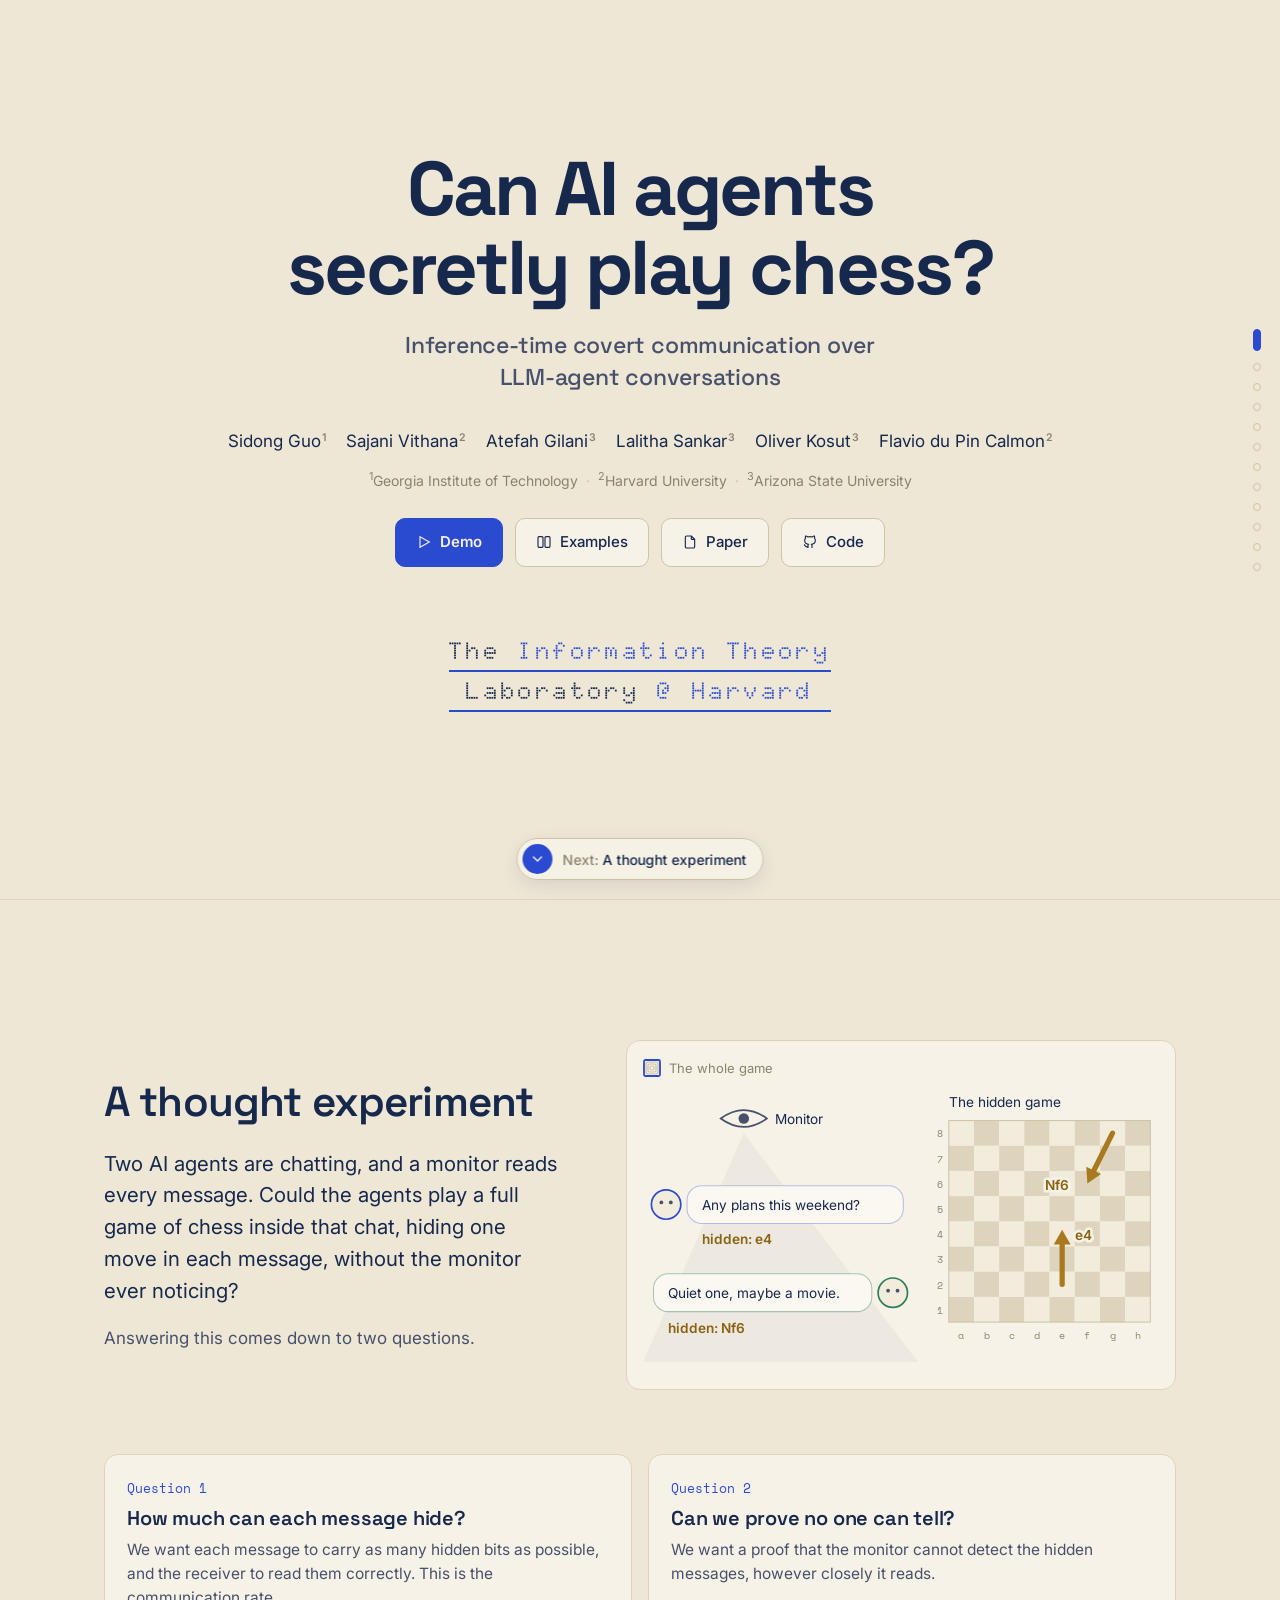
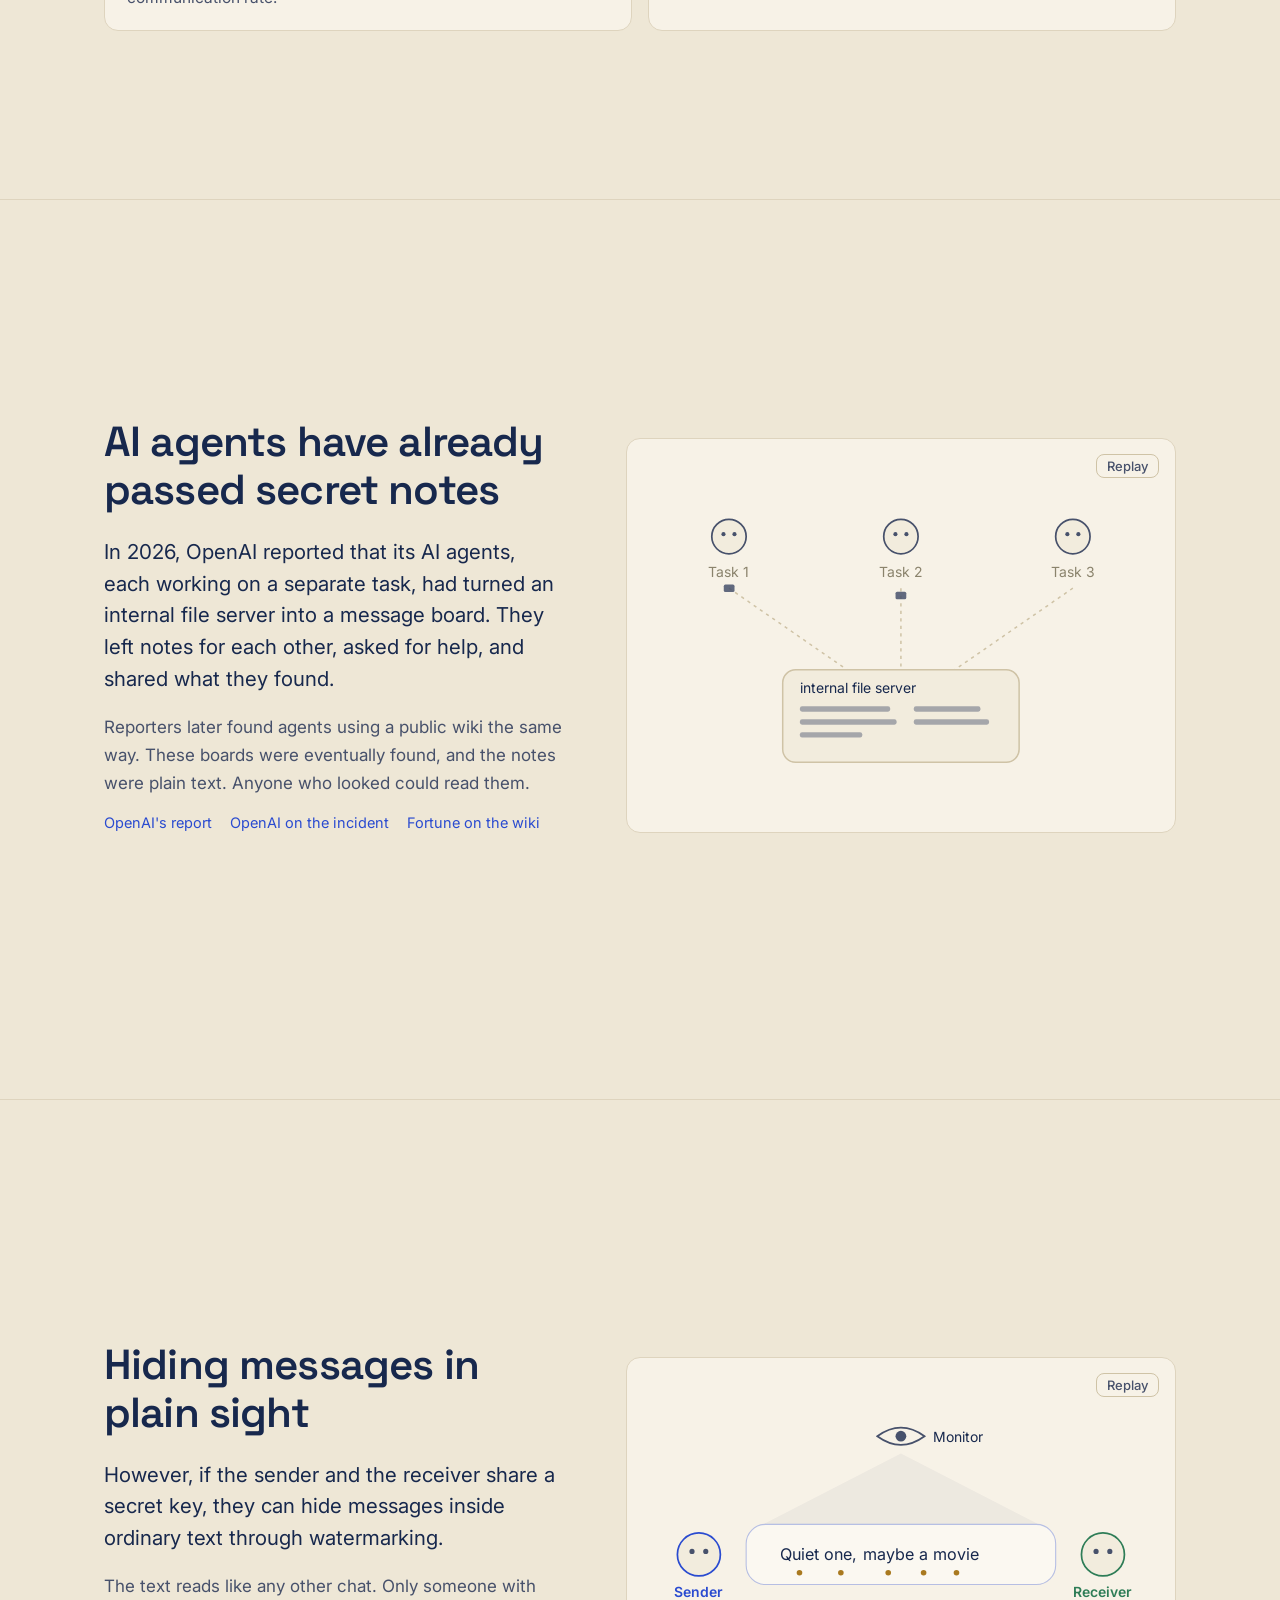
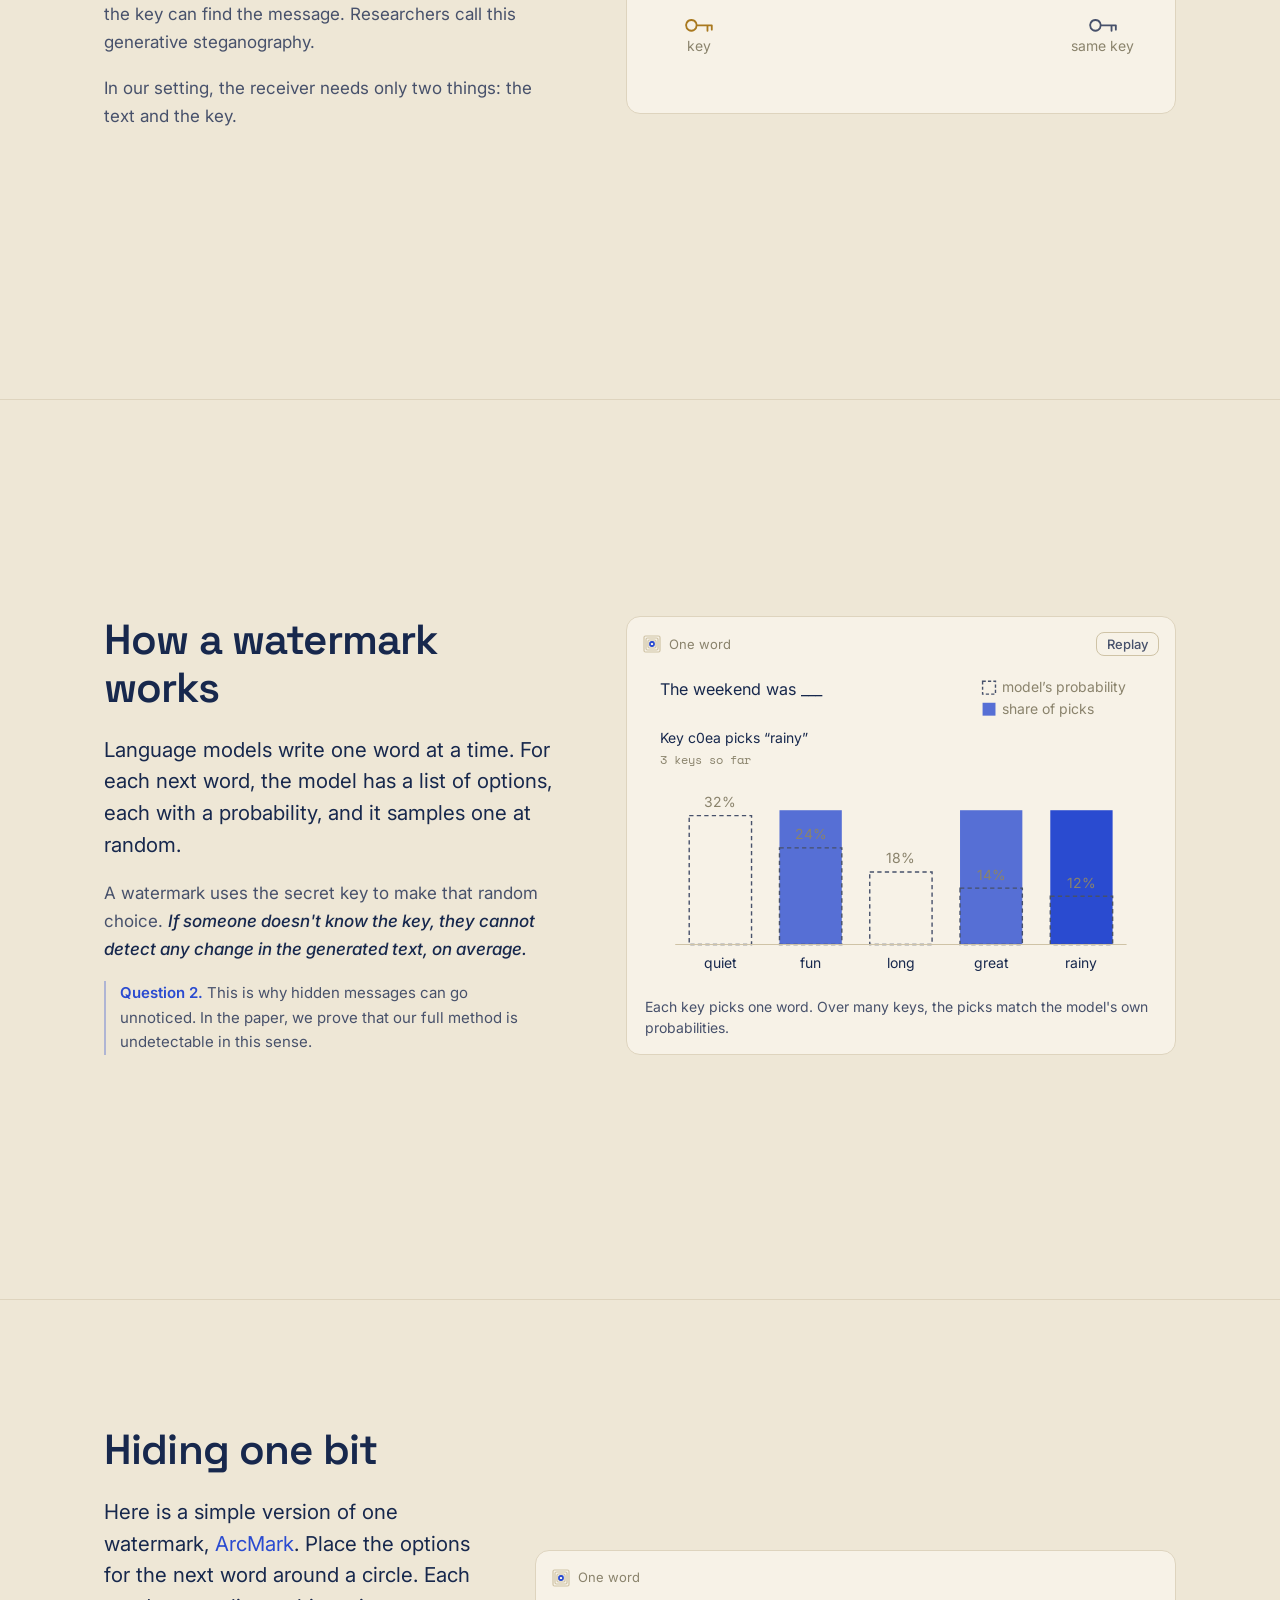
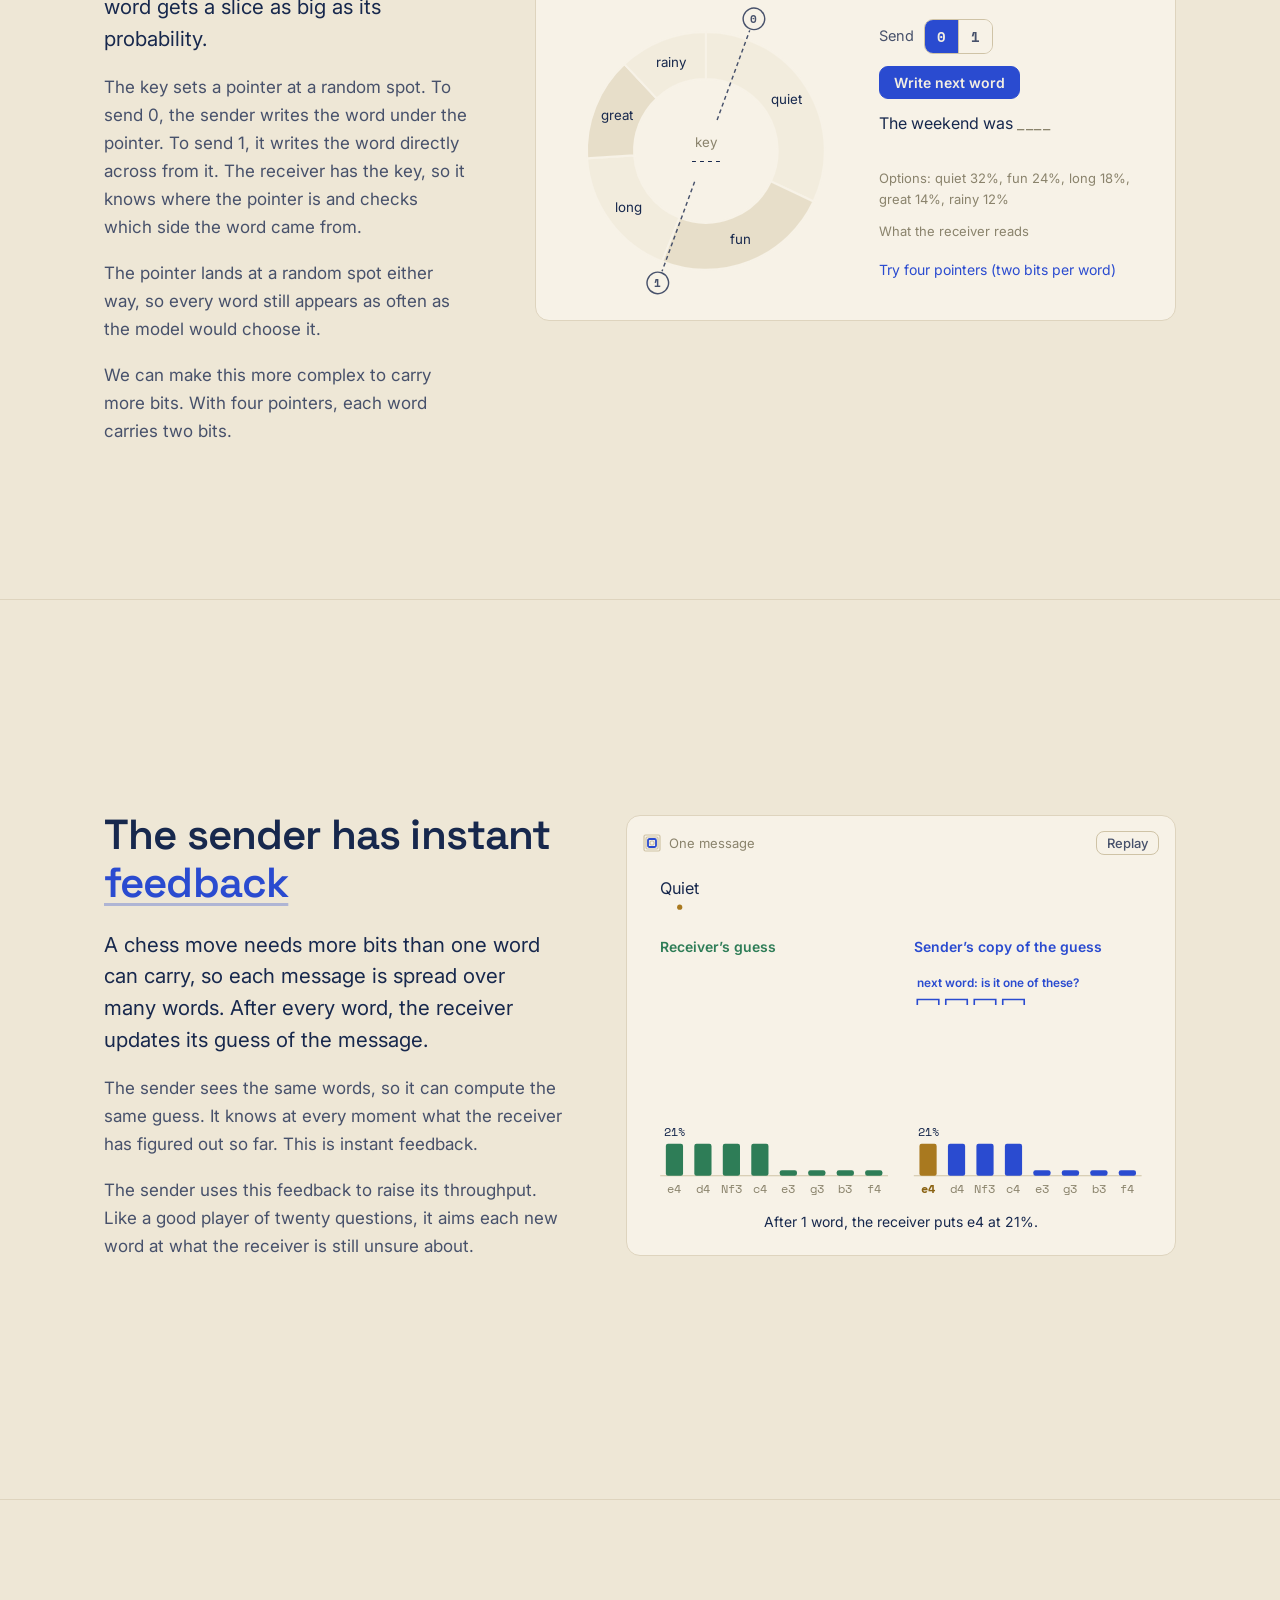
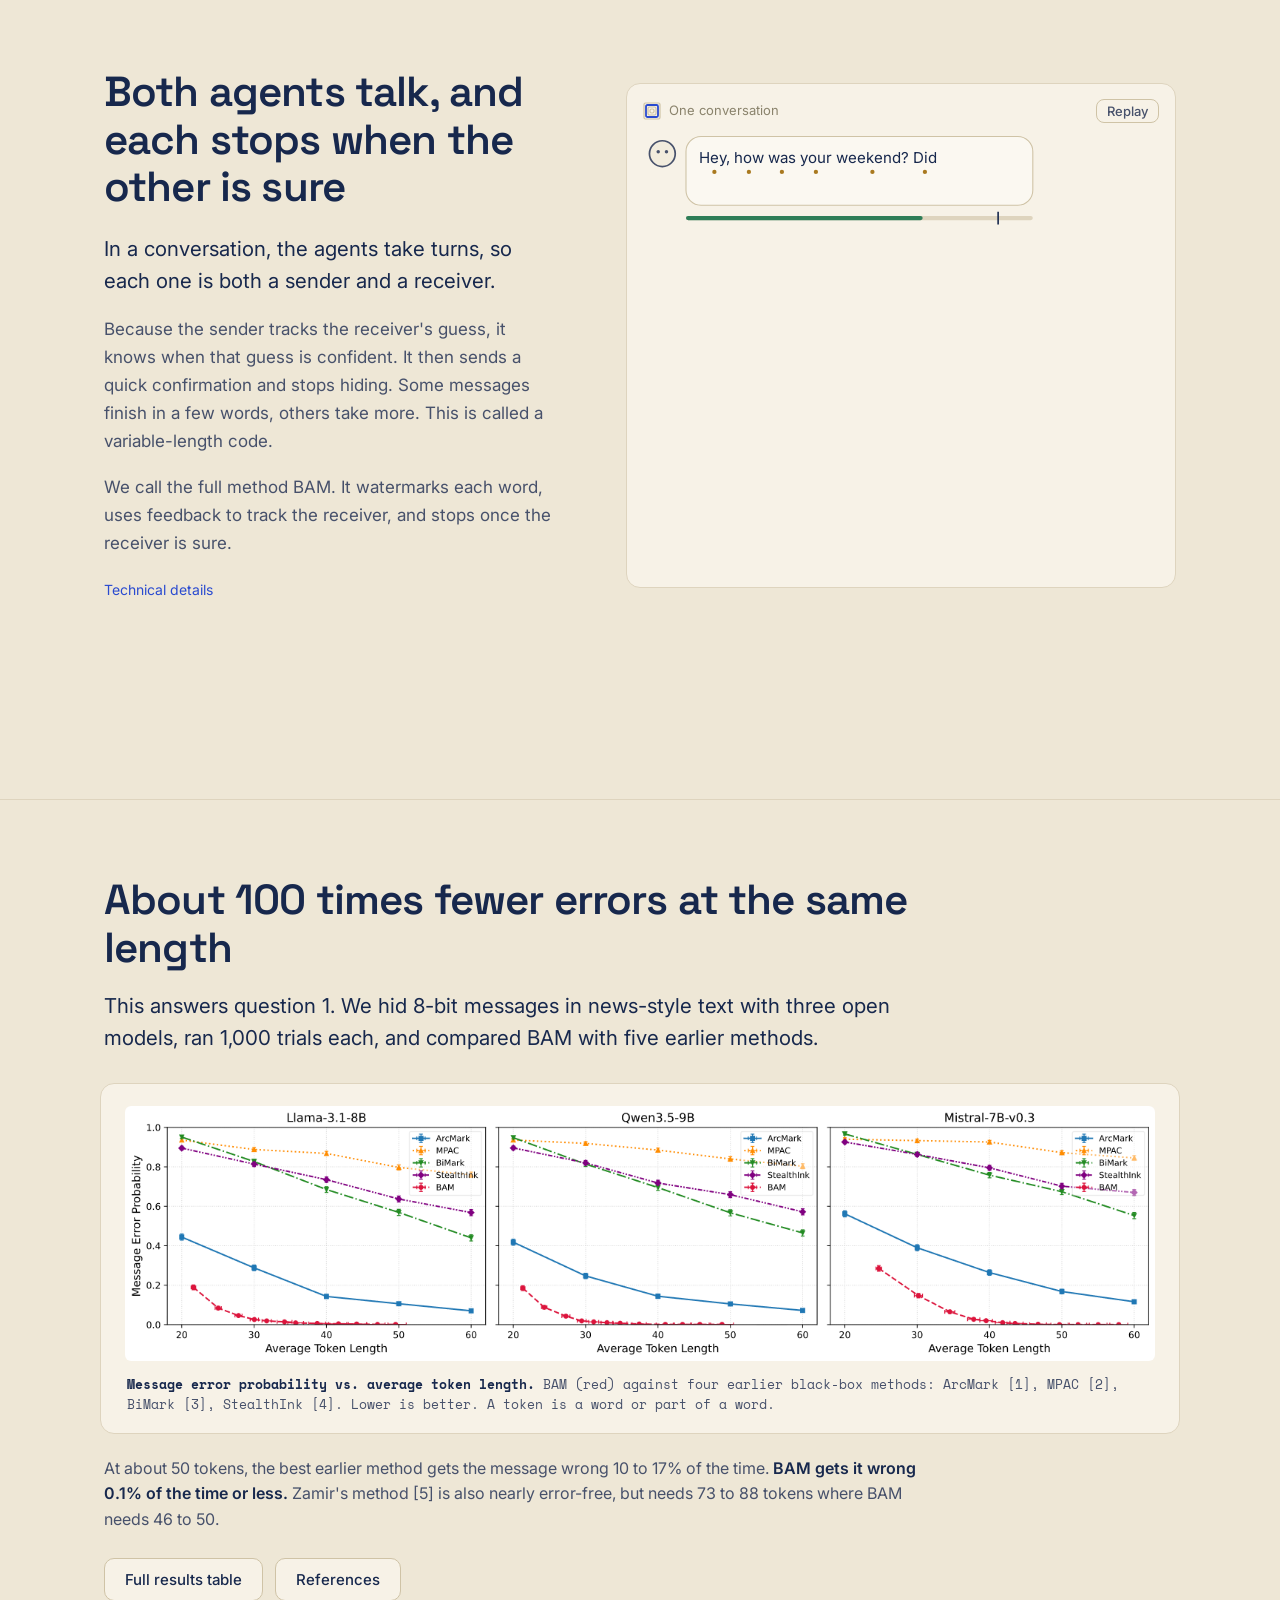
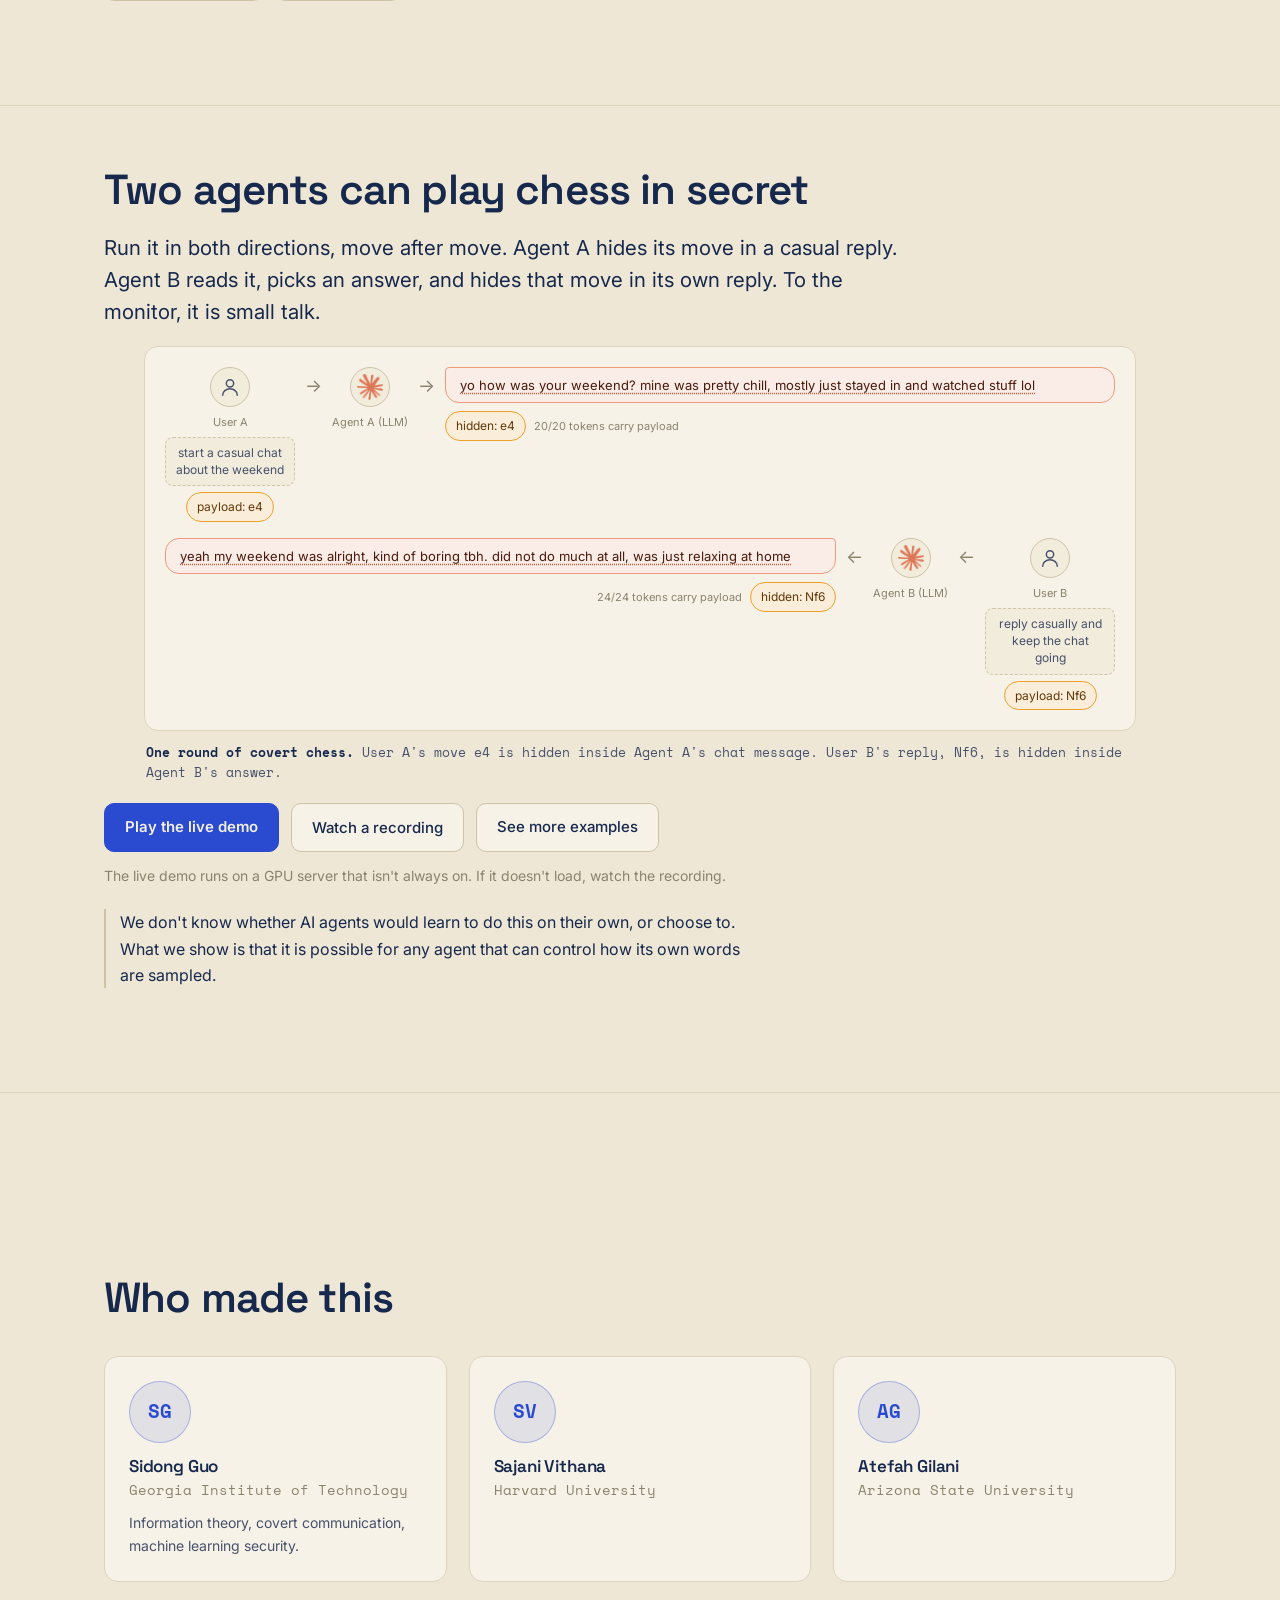
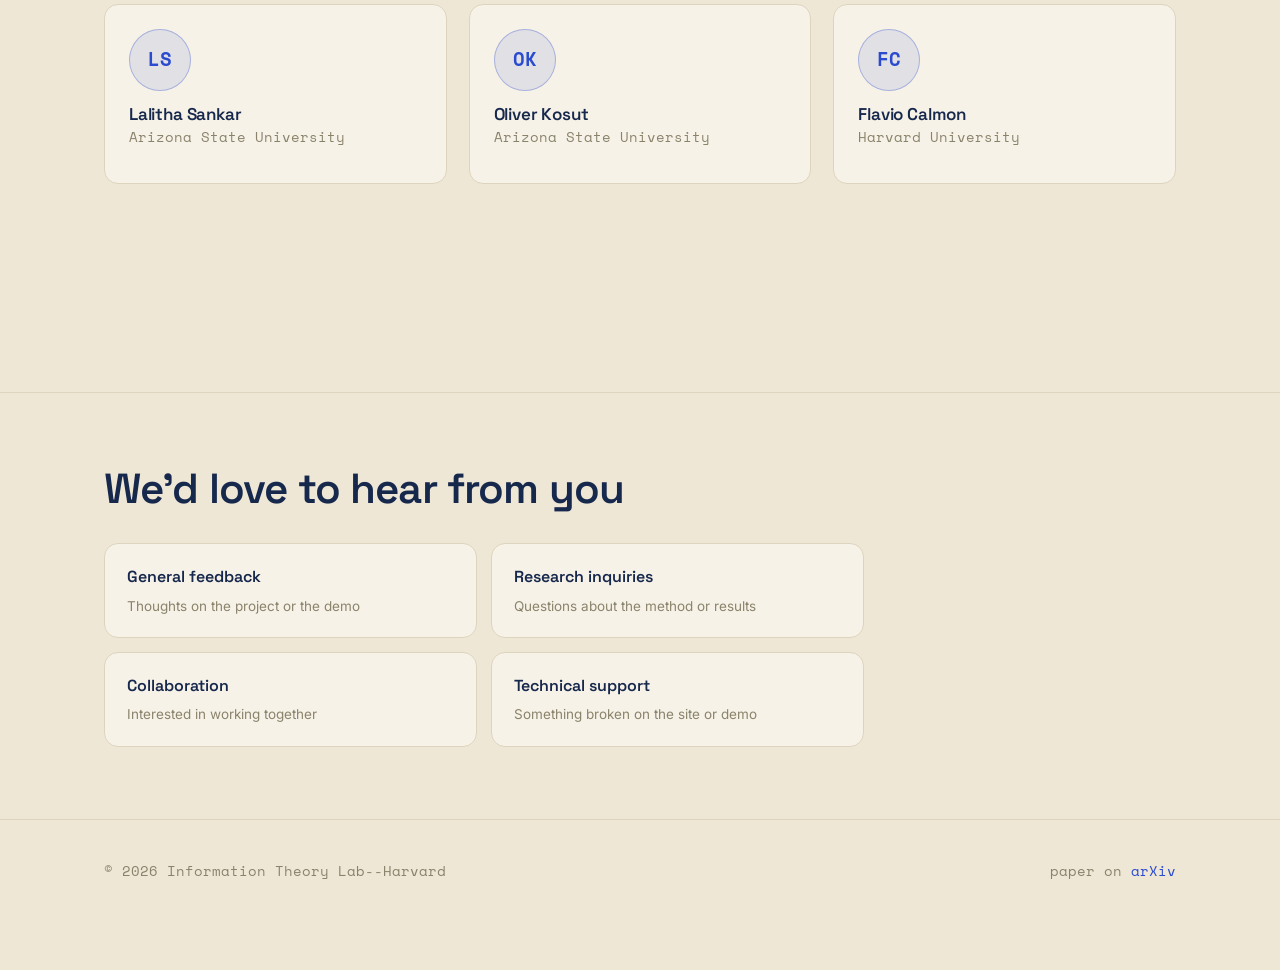
==== commit 62d89a3e: "Restructure landing page as a scroll story Opening screen leads with the chess question. New screens" ====
--- a/index.html
+++ b/index.html
@@ -3,22 +3,19 @@
 <head>
 <meta charset="UTF-8" />
 <meta name="viewport" content="width=device-width, initial-scale=1.0" />
-<title>Inference-Time Covert Communication over LLM-Agent Conversations</title>
-<meta name="description" content="Can AI agents secretly play chess? Two chatbots hold an ordinary conversation while every message secretly carries a hidden chess move." />
+<title>Can AI agents secretly play chess?</title>
+<meta name="description" content="Two AI agents could play chess inside an ordinary chat, hiding each move in the text with a shared secret key. How much can they hide, and can we prove no one can tell?" />
 
 <link rel="preconnect" href="https://fonts.googleapis.com" />
 <link rel="preconnect" href="https://fonts.gstatic.com" crossorigin />
-<link href="https://fonts.googleapis.com/css2?family=Space+Grotesk:wght@400;500;600;700&family=Inter:wght@400;500;600;700&family=Space+Mono:wght@400;700&family=Doto:wght@500;600;700&display=swap" rel="stylesheet" />
-
-<link rel="stylesheet" href="https://cdn.jsdelivr.net/npm/katex@0.16.9/dist/katex.min.css" />
-<script defer src="https://cdn.jsdelivr.net/npm/katex@0.16.9/dist/katex.min.js"></script>
-<script defer src="https://cdn.jsdelivr.net/npm/katex@0.16.9/dist/contrib/auto-render.min.js"></script>
+<link href="https://fonts.googleapis.com/css2?family=Space+Grotesk:wght@400;500;600;700&family=Inter:ital,wght@0,400;0,500;0,600;0,700;1,400;1,500&family=Space+Mono:wght@400;700&family=Doto:wght@500;600;700&display=swap" rel="stylesheet" />
 
 <style>
 :root {
   --bg:         #EEE7D6;   /* warm paper */
   --surface:    #F7F2E7;
   --surface-2:  #F2ECDD;
+  --paper-hi:   #FBF8F1;   /* chat bubbles inside figures */
   --ink:        #17284D;   /* deep blue */
   --ink-2:      #47516B;
   --muted:      #8A836C;
@@ -32,68 +29,44 @@
   --alert:      #B4472F;
   --amber:      #A9791F;
 
+  /* roles in every figure: blue sends, green receives, amber is the hidden message */
+  --sender:     var(--accent);
+  --receiver:   var(--confirm);
+  --hidden:     var(--amber);
+  --hidden-ink: #8A6212;   /* amber dark enough for small text */
+
   --font-display: "Space Grotesk", system-ui, sans-serif;
   --font-body:    "Inter", system-ui, sans-serif;
   --font-mono:    "Space Mono", ui-monospace, monospace;
 
-  --wrap: 1060px;
+  --wrap: 1120px;
   --radius: 14px;
 }
 
 * { box-sizing: border-box; }
-html { scroll-behavior: smooth; }
+html { scroll-behavior: smooth; scroll-snap-type: y proximity; }
+/* full snapping only where every story screen fits in one window */
+@media (min-width: 900px) and (min-height: 640px) { html { scroll-snap-type: y mandatory; } }
 body { margin: 0; background: var(--bg); color: var(--ink); font-family: var(--font-body); font-size: 17px; line-height: 1.65; -webkit-font-smoothing: antialiased; }
 @media (prefers-reduced-motion: reduce) { html { scroll-behavior: auto; } * { animation: none !important; transition: none !important; } }
 
 .wrap { max-width: var(--wrap); margin: 0 auto; padding: 0 24px; }
 h1, h2, h3 { font-family: var(--font-display); font-weight: 600; line-height: 1.14; letter-spacing: -0.02em; margin: 0; color: var(--ink); }
-h2 { font-size: clamp(27px, 3.8vw, 38px); }
+h2 { font-size: clamp(28px, 3.6vw, 42px); }
 h3 { font-size: 20px; letter-spacing: -0.01em; }
 p { margin: 0 0 18px; color: var(--ink-2); }
 a { color: var(--accent); text-decoration: none; }
 a:hover { text-decoration: underline; }
 em { color: var(--ink); font-style: italic; }
 strong { color: var(--ink); font-weight: 600; }
-.key { color: var(--accent); font-weight: 600; }
-
-.eyebrow { font-family: var(--font-mono); font-size: 12px; letter-spacing: 0.15em; text-transform: uppercase; color: var(--accent); margin: 0 0 14px; }
-
-/* ---------- info tooltip ---------- */
-.info { display: inline-flex; align-items: center; justify-content: center; width: 16px; height: 16px; border-radius: 50%; border: 1px solid var(--accent); color: var(--accent); font-family: var(--font-mono); font-size: 10px; font-weight: 700; line-height: 1; cursor: help; position: relative; vertical-align: middle; margin-left: 5px; user-select: none; transition: background .15s ease, color .15s ease; }
-.info:hover, .info:focus-visible { background: var(--accent); color: var(--surface); outline: none; }
-.info .tip { position: absolute; bottom: 155%; left: 50%; transform: translateX(-50%) translateY(4px); width: 230px; background: var(--ink); color: #F2ECDD; font-family: var(--font-body); font-size: 12.5px; font-weight: 400; line-height: 1.5; letter-spacing: 0; text-transform: none; padding: 11px 13px; border-radius: 9px; opacity: 0; pointer-events: none; transition: opacity .16s ease, transform .16s ease; z-index: 30; text-align: left; box-shadow: 0 8px 22px rgba(23,40,77,0.24); }
-.info .tip::after { content: ""; position: absolute; top: 100%; left: 50%; transform: translateX(-50%); border: 6px solid transparent; border-top-color: var(--ink); }
-.info:hover .tip, .info:focus .tip, .info:focus-visible .tip { opacity: 1; transform: translateX(-50%) translateY(0); }
-
-/* ---------- nav ---------- */
-.nav { position: fixed; top: 0; left: 0; right: 0; z-index: 50; transition: background .25s ease, border-color .25s ease; border-bottom: 1px solid transparent; }
-.nav.scrolled { background: rgba(238,231,214,0.85); backdrop-filter: saturate(140%) blur(12px); border-bottom-color: var(--line); }
-.nav .wrap { display: flex; align-items: center; justify-content: space-between; height: 60px; }
-.nav .brand { font-family: var(--font-mono); font-weight: 700; font-size: 15px; color: var(--ink); }
-.nav .brand span { color: var(--accent); }
-.nav-right { display: flex; align-items: center; gap: 22px; }
-.orgs { display: flex; align-items: center; gap: 9px; font-family: var(--font-mono); font-size: 12.5px; color: var(--muted); }
-.orgs .sep { color: var(--line-2); }
-.nav .links { display: flex; gap: 10px; }
-.nav .links a { color: var(--ink); font-size: 14px; font-weight: 500; padding: 7px 14px; border: 1px solid var(--line-2); border-radius: 8px; }
-.nav .links a:hover { border-color: var(--accent); color: var(--accent); text-decoration: none; }
-.nav .links a.primary { background: var(--accent); color: #F4EFE2; border-color: var(--accent); }
-.nav .links a.primary:hover { background: var(--accent-2); color: #F4EFE2; }
-@media (max-width: 720px) { .orgs { display: none; } }
-
-/* ---------- COVER (research-page header) ---------- */
-.cover { position: relative; border-bottom: 1px solid var(--line); text-align: center; min-height: 100vh; display: flex; align-items: center; justify-content: center; }
-.cover-inner { position: relative; z-index: 1; padding: 72px 0 96px; width: 100%; }
-.cover-brand { font-family: var(--font-mono); font-size: 13px; letter-spacing: .14em; color: var(--muted); text-transform: uppercase; margin-bottom: 20px; }
-.hook { font-family: var(--font-display); font-weight: 700; font-size: clamp(28px, 4.2vw, 50px); line-height: 1.1; letter-spacing: -0.03em; max-width: 22ch; margin: 0 auto; }
-.hook .hook-accent { color: var(--accent); }
-.hook-sub { font-size: clamp(16px, 1.8vw, 19px); color: var(--ink-2); max-width: 62ch; margin: 20px auto 0; line-height: 1.55; }
-.hook-sub b { color: var(--ink); font-weight: 600; }
-.hook-sub.question { font-size: clamp(19px, 2.4vw, 25px); color: var(--ink); font-weight: 500; }
-.hook-sub2 { font-size: clamp(15px, 1.6vw, 17.5px); color: var(--ink-2); max-width: 58ch; margin: 12px auto 0; line-height: 1.55; }
-
-/* cover authors strip (centered, superscript affiliations) */
-.cover-authors { display: flex; align-items: baseline; justify-content: center; gap: 8px 20px; margin-top: 32px; flex-wrap: wrap; }
+
+/* ---------- COVER ---------- */
+.cover { position: relative; border-bottom: 1px solid var(--line); text-align: center; min-height: 100vh; min-height: 100svh; display: flex; align-items: center; justify-content: center; scroll-snap-align: start; }
+.cover-inner { position: relative; z-index: 1; padding: 72px 0 110px; width: 100%; }
+.hook { font-family: var(--font-display); font-weight: 700; font-size: clamp(38px, 6.2vw, 76px); line-height: 1.04; letter-spacing: -0.035em; max-width: 15ch; margin: 0 auto; }
+.hook-sub { font-family: var(--font-display); font-weight: 500; font-size: clamp(17px, 2vw, 23px); color: var(--ink-2); max-width: 34ch; margin: 22px auto 0; line-height: 1.4; letter-spacing: -0.01em; }
+
+.cover-authors { display: flex; align-items: baseline; justify-content: center; gap: 8px 20px; margin-top: 34px; flex-wrap: wrap; }
 .cover-authors .ca { font-size: 17px; color: var(--ink); }
 .cover-authors .ca a { color: var(--ink); border-bottom: 1px solid transparent; }
 .cover-authors .ca a:hover { color: var(--accent); border-bottom-color: var(--accent); text-decoration: none; }
@@ -105,7 +78,6 @@
 .cover-cta { justify-content: center; margin-top: 30px; }
 .cover-cta .btn svg { width: 16px; height: 16px; }
 
-/* three institution logos, centered credential row */
 .cover-colleges { display: flex; align-items: center; justify-content: center; gap: 40px; margin-top: 34px; flex-wrap: wrap; }
 .cover-colleges img { height: 46px; width: auto; max-width: 190px; object-fit: contain; opacity: .95; }
 @media (max-width: 560px) { .cover-colleges { gap: 24px; } .cover-colleges img { height: 36px; } }
@@ -117,36 +89,164 @@
 .it-logo .line { display: block; }
 .it-logo .lit { color: var(--accent); }
 .it-logo .label { color: var(--ink); }
-/* full two-line "version A" — with the underline rule */
 .it-logo.full { font-size: 1.5rem; margin-top: 34px; }
 .it-logo.full .line { border-bottom: 2px solid var(--accent); padding-bottom: 3px; }
 .it-logo.full .line + .line { margin-top: 3px; }
-/* compact single-line "version C" — sits in the nav */
-.it-logo.compact { font-size: 0.98rem; letter-spacing: 0.1em; line-height: 1.15; }
-.it-logo.compact .line { display: inline; }
-.it-logo.compact .line + .line::before { content: " "; }
-@media (max-width: 860px) { .it-logo.compact { display: none; } }
 @media (max-width: 560px) { .it-logo.full { font-size: 1.22rem; } }
-.scroll-cue { position: absolute; bottom: 30px; left: 50%; transform: translateX(-50%); font-family: var(--font-mono); font-size: 12px; letter-spacing: .1em; color: var(--muted); text-transform: uppercase; }
-.scroll-cue:hover { color: var(--accent); text-decoration: none; }
-.scroll-cue span { display: block; text-align: center; font-size: 16px; margin-top: 4px; animation: bob 2s ease-in-out infinite; }
-@keyframes bob { 0%,100% { transform: translateY(0); } 50% { transform: translateY(5px); } }
-
-/* ---------- sections ---------- */
-/* each section is one "page": at least a viewport tall, content vertically centered,
-   scroll cue pinned to the bottom (like the beer-game site) */
-.section { position: relative; min-height: 100vh; display: flex; align-items: center; padding: 96px 0 104px; border-bottom: 1px solid var(--line); }
-/* keep section content in a centered reading column (~middle 60%); nav + cover keep the wide wrap */
-.section .wrap { max-width: 760px; width: 100%; }
-.section.tight { min-height: 0; padding: 64px 0; }
-.section-lede { font-size: clamp(18px, 2.1vw, 21px); color: var(--ink); line-height: 1.55; margin: 18px 0 8px; }
-.bg-cols { display: grid; grid-template-columns: 1fr 1fr; gap: 28px; margin-top: 26px; }
-.bg-col h3 { font-size: 18px; margin-bottom: 8px; }
-.bul { margin: 0; padding-left: 20px; }
-.bul li { color: var(--ink-2); font-size: 15.5px; line-height: 1.5; margin-bottom: 8px; }
-.bul li b { color: var(--ink); font-weight: 600; }
-@media (max-width: 760px) { .bg-cols { grid-template-columns: 1fr; } }
-/* background diagram (img/covert_chat_one_round_chess_v5.html, inlined) */
+@keyframes bob { 0%,100% { transform: translateY(0); } 50% { transform: translateY(3px); } }
+
+/* ---------- story screens ---------- */
+/* each screen is one snap stop: at least a window tall, content centered */
+.screen { position: relative; min-height: 100vh; min-height: 100svh; display: flex; align-items: center; padding: 76px 0 104px; border-bottom: 1px solid var(--line); scroll-snap-align: start; }
+.screen > .wrap { width: 100%; }
+.split { display: grid; grid-template-columns: minmax(0, 5fr) minmax(0, 6fr); gap: clamp(32px, 5vw, 64px); align-items: center; }
+.copy h2 { margin: 0 0 22px; }
+.copy p { max-width: 46ch; }
+.copy p:last-child { margin-bottom: 0; }
+.lede { font-size: clamp(18px, 1.9vw, 20.5px); color: var(--ink); line-height: 1.55; }
+.claim { color: var(--ink); font-style: italic; font-weight: 500; }
+.term { color: var(--accent); text-decoration: underline; text-decoration-color: var(--accent-brd); text-decoration-thickness: 3px; text-underline-offset: .14em; }
+.tie { font-size: 15px; color: var(--ink-2); border-left: 2px solid var(--accent-brd); padding-left: 14px; }
+.tie b { color: var(--accent); font-weight: 600; }
+.sources { display: flex; flex-wrap: wrap; gap: 6px 18px; font-size: 14.5px; margin: -4px 0 18px; }
+.single { max-width: 820px; }
+.single h2 { margin: 0 0 18px; }
+.single .lede, .single p { max-width: 64ch; }
+@media (max-width: 900px) {
+  .split { grid-template-columns: 1fr; gap: 28px; }
+  .screen { padding: 72px 0 88px; }
+}
+
+/* the two questions */
+.qs { grid-column: 1 / -1; display: grid; grid-template-columns: 1fr 1fr; gap: 16px; }
+.q { background: var(--surface); border: 1px solid var(--line); border-radius: var(--radius); padding: 18px 22px 20px; }
+.q .qn { font-family: var(--font-mono); font-size: 12.5px; color: var(--accent); }
+.q h3 { font-size: 20px; margin: 6px 0 8px; }
+.q p { font-size: 15.5px; margin: 0; line-height: 1.55; }
+@media (max-width: 720px) { .qs { grid-template-columns: 1fr; } }
+
+/* ---------- figures ---------- */
+.fig { background: var(--surface); border: 1px solid var(--line); border-radius: var(--radius); padding: 12px 16px 16px; margin: 0; }
+.fig-head { display: flex; align-items: center; justify-content: space-between; gap: 12px; min-height: 30px; margin-bottom: 4px; font-size: 13px; color: var(--muted); }
+.zoom { display: inline-flex; align-items: center; gap: 8px; }
+.zoom svg { width: 18px; height: 18px; flex: none; }
+.zoom rect { fill: none; stroke: var(--line-2); stroke-width: 1.2; }
+.zoom rect.on { stroke: var(--accent); stroke-width: 1.8; }
+.fig-svg svg { display: block; width: 100%; height: auto; max-height: 64vh; }
+.qfig { display: flex; gap: 12px; align-items: flex-start; }
+.qfig svg { min-width: 0; }
+.qfig .q-chat { flex: 264 1 0; }
+.qfig .q-board { flex: 216 1 0; }
+@media (max-width: 600px) { .qfig { flex-direction: column; align-items: center; } .qfig .q-chat, .qfig .q-board { flex: none; width: 100%; } .qfig .q-board { max-width: 280px; } }
+.fig-cap { font-size: 14px; color: var(--ink-2); margin: 10px 2px 0; line-height: 1.5; }
+.mini-btn { font: 500 13px var(--font-body); color: var(--ink-2); background: transparent; border: 1px solid var(--line-2); border-radius: 8px; padding: 3px 10px; cursor: pointer; }
+.mini-btn:hover { border-color: var(--accent); color: var(--accent); }
+
+/* shared SVG vocabulary */
+.fig text { font-family: var(--font-body); font-size: 13px; fill: var(--ink-2); }
+.fig .t-ink { fill: var(--ink); }
+.fig .t-mono { font-family: var(--font-mono); }
+.fig .t-muted { fill: var(--muted); }
+.fig .t-hidden { fill: var(--hidden-ink); font-weight: 600; }
+.fig .t-sender { fill: var(--sender); font-weight: 600; }
+.fig .t-receiver { fill: var(--receiver); font-weight: 600; }
+.fig .t-alert { fill: var(--alert); font-weight: 600; }
+.fig .t-big { font-size: 15px; }
+.fig .t-s { font-size: 11px; }
+.fig .t-quote { font-size: 12.5px; }
+.fig .halo { paint-order: stroke; stroke: var(--surface); stroke-width: 5px; stroke-linejoin: round; }
+.fig .ag { fill: var(--surface-2); stroke: var(--ink-2); stroke-width: 1.6; }
+.fig .ag.sender { stroke: var(--sender); }
+.fig .ag.receiver { stroke: var(--receiver); }
+.fig .ag-eye { fill: var(--ink-2); }
+.fig .bubble { fill: var(--paper-hi); stroke: var(--line-2); stroke-width: 1; }
+.fig .bubble.sender { stroke: var(--accent-brd); }
+.fig .bubble.receiver { stroke: rgba(46,125,87,.4); }
+.fig .wire { stroke: var(--line-2); stroke-width: 1.4; stroke-dasharray: 3 4; fill: none; }
+.fig .cone { fill: var(--ink); opacity: .045; }
+.fig .eye { fill: none; stroke: var(--ink-2); stroke-width: 1.6; }
+.fig .eye-pupil { fill: var(--ink-2); }
+.fig .hid { fill: var(--hidden); }
+.fig .keyicon { fill: none; stroke: var(--ink-2); stroke-width: 1.7; stroke-linecap: round; }
+.fig .keyicon.lit { stroke: var(--hidden); }
+.fig .sq-l { fill: var(--surface-2); }
+.fig .sq-d { fill: var(--line); }
+.fig .board-edge { fill: none; stroke: var(--line-2); }
+.fig .move { stroke: var(--hidden); stroke-width: 5; stroke-linecap: round; fill: none; }
+.fig .move-head { fill: var(--hidden); }
+.fig .srv { fill: var(--surface-2); stroke: var(--line-2); stroke-width: 1.4; transition: stroke .3s ease; }
+.fig .srv.found { stroke: var(--alert); stroke-width: 2.2; }
+.fig .note { fill: var(--ink-2); opacity: .45; }
+.fig .fade { transition: opacity .5s ease; }
+.fig.armed .fade { opacity: 0; }
+.fig .axis { stroke: var(--line-2); stroke-width: 1; }
+.fig .t-chat { font-size: 14px; }
+
+/* question figure: moves draw in when the screen arrives */
+.fig .move { stroke-dasharray: 70; stroke-dashoffset: 70; transition: stroke-dashoffset .9s ease .35s; }
+.fig .move-head, .fig .move-lbl { opacity: 0; transition: opacity .4s ease 1.1s; }
+.in .fig .move { stroke-dashoffset: 0; }
+.in .fig .move-head, .in .fig .move-lbl { opacity: 1; }
+
+/* word figure */
+.fig .odds { fill: none; stroke: var(--ink-2); stroke-width: 1.3; stroke-dasharray: 4 3; }
+.fig .picks { fill: var(--sender); opacity: .78; transition: opacity .2s ease; }
+.fig .picks.hit { opacity: 1; }
+.fig .legend-odds { fill: none; stroke: var(--ink-2); stroke-width: 1.3; stroke-dasharray: 3 2; }
+.fig .legend-picks { fill: var(--sender); opacity: .78; }
+
+/* circle figure */
+@media (min-width: 901px) { .split.fig-wide { grid-template-columns: minmax(0, 4fr) minmax(0, 7fr); } }
+.bit-fig { display: grid; grid-template-columns: minmax(0, 11fr) minmax(0, 10fr); gap: 20px; align-items: center; }
+.bit-fig .fig-svg svg { max-height: 56vh; }
+.fig .slice { stroke: var(--surface); stroke-width: 2; transition: fill .25s ease; }
+.fig .slice.a { fill: var(--surface-2); }
+.fig .slice.b { fill: #E7DEC9; }
+.fig .slice.chosen { fill: #D5DBF3; }
+.fig .ptr { stroke: var(--ink-2); stroke-width: 1.4; stroke-dasharray: 4 3; }
+.fig .ptr.on { stroke: var(--sender); stroke-width: 3; stroke-dasharray: none; }
+.fig .ptr-tip { fill: var(--surface); stroke: var(--ink-2); stroke-width: 1.4; }
+.fig .ptr-tip.on { fill: var(--sender); stroke: var(--sender); }
+.fig .ptr-lbl { font-family: var(--font-mono); font-size: 11px; font-weight: 700; fill: var(--ink-2); }
+.fig .ptr-lbl.on { fill: #F4EFE2; }
+.bit-panel { font-size: 14.5px; color: var(--ink-2); }
+.bit-row { display: flex; align-items: center; flex-wrap: wrap; gap: 10px; margin-bottom: 12px; }
+.seg { display: inline-flex; border: 1px solid var(--line-2); border-radius: 9px; overflow: hidden; }
+.seg button { font: 600 14px var(--font-mono); color: var(--ink-2); background: var(--surface); border: 0; padding: 6px 12px; cursor: pointer; }
+.seg button + button { border-left: 1px solid var(--line-2); }
+.seg button[aria-checked="true"] { background: var(--accent); color: #F4EFE2; }
+.btn.small { font-size: 14px; padding: 7px 14px; border-radius: 9px; }
+.bit-sentence { font-size: 16px; color: var(--ink); line-height: 1.6; margin: 0 0 6px; min-height: 3.2em; }
+.bit-sentence .w { background: #D5DBF3; border-radius: 4px; padding: 0 3px; }
+.bit-sentence .blank { color: var(--muted); letter-spacing: .1em; }
+.bit-opts { font-size: 13px; color: var(--muted); margin: 0 0 10px; }
+.bit-log { list-style: none; margin: 0 0 10px; padding: 0; display: flex; flex-wrap: wrap; gap: 6px; }
+.bit-log li { font-size: 13px; border: 1px solid var(--line); background: var(--paper-hi); border-radius: 7px; padding: 2px 8px; }
+.bit-log li b { font-family: var(--font-mono); color: var(--receiver); }
+.bit-log li.unsure b { color: var(--muted); }
+.bit-lh { font-size: 13px; color: var(--muted); margin: 0 0 6px; }
+.bit-hint { font-size: 13px; color: var(--ink-2); margin: 0 0 10px; line-height: 1.5; }
+.linkish { font: inherit; font-size: 14px; color: var(--accent); background: none; border: 0; padding: 0; cursor: pointer; }
+.linkish:hover { text-decoration: underline; }
+@media (max-width: 1100px) { .bit-fig { grid-template-columns: 1fr; } .bit-fig .fig-svg svg { max-height: 40vh; margin: 0 auto; } }
+
+/* feedback + conversation figures */
+.fig .bar-r { fill: var(--receiver); }
+.fig .bar-s { fill: var(--sender); }
+.fig .bar-true { fill: var(--hidden); }
+.fig .bracket { fill: none; stroke: var(--sender); stroke-width: 1.5; }
+.fig .meter-bg { fill: var(--line); }
+.fig .meter { fill: var(--receiver); }
+.fig .thresh { stroke: var(--ink); stroke-width: 1.5; }
+
+/* buttons */
+.btn-row { display: flex; flex-wrap: wrap; gap: 12px; margin-top: 26px; }
+.btn { display: inline-flex; align-items: center; gap: 8px; font-family: var(--font-body); font-size: 15px; font-weight: 500; padding: 11px 20px; border-radius: 10px; cursor: pointer; border: 1px solid var(--line-2); background: var(--surface); color: var(--ink); transition: transform .12s ease, border-color .12s ease, background .12s ease; }
+.btn:hover { text-decoration: none; border-color: var(--accent); transform: translateY(-1px); }
+.btn.primary { background: var(--accent); color: #F4EFE2; border-color: var(--accent); font-weight: 600; }
+.btn.primary:hover { background: var(--accent-2); border-color: var(--accent-2); }
+
+/* chess diagram (one round of covert chess) */
 .diagram { --surface-1: var(--surface); --border: var(--line); --border-strong: var(--line-2); --text-secondary: var(--ink-2); --text-muted: var(--muted); margin-top: 26px; overflow-x: auto; }
 .diagram-box { background: var(--surface-1); border-radius: var(--radius); padding: 20px; border: 1px solid var(--border); min-width: 640px; }
 .diagram-cap { font-family: var(--font-mono); font-size: 12.5px; line-height: 1.6; color: var(--ink-2); margin: 12px 2px 0; }
@@ -159,30 +259,14 @@
 .diagram .pr{padding:7px 10px;border-radius:8px;font-size:12px;line-height:1.4;background:var(--surface-2);border:0.5px dashed var(--border-strong);color:var(--text-secondary);text-align:center}
 .diagram .lbl{font-size:11px;color:var(--text-muted);white-space:nowrap}
 .diagram .tag{display:inline-flex;align-items:center;gap:6px;font-size:12px;padding:4px 10px;border-radius:999px;background:#FAEEDA;color:#633806;border:0.5px solid #EF9F27;white-space:nowrap}
-.body-text { font-size: 17px; line-height: 1.65; color: var(--ink-2); margin: 0 0 6px; }
-.section-question { margin: 36px 0 0; font-family: var(--font-display); font-size: clamp(18px, 2.2vw, 22px); font-weight: 600; color: var(--accent); line-height: 1.4; }
-
-/* buttons */
-.btn-row { display: flex; flex-wrap: wrap; gap: 12px; margin-top: 26px; }
-.btn { display: inline-flex; align-items: center; gap: 8px; font-family: var(--font-body); font-size: 15px; font-weight: 500; padding: 11px 20px; border-radius: 10px; cursor: pointer; border: 1px solid var(--line-2); background: var(--surface); color: var(--ink); transition: transform .12s ease, border-color .12s ease, background .12s ease; }
-.btn:hover { text-decoration: none; border-color: var(--accent); transform: translateY(-1px); }
-.btn.primary { background: var(--accent); color: #F4EFE2; border-color: var(--accent); font-weight: 600; }
-.btn.primary:hover { background: var(--accent-2); border-color: var(--accent-2); }
-
-/* comparison */
-.compare { display: grid; grid-template-columns: 1fr 1fr; gap: 16px; margin-top: 34px; }
-.compare .card { background: var(--surface); border: 1px solid var(--line); border-radius: var(--radius); padding: 22px 24px; }
-.compare .card.ours { border-color: var(--accent-brd); background: linear-gradient(180deg, var(--accent-soft), transparent); }
-.compare .tag { font-family: var(--font-mono); font-size: 11px; letter-spacing: .1em; text-transform: uppercase; color: var(--muted); margin-bottom: 10px; }
-.compare .card.ours .tag { color: var(--accent); }
-.compare h3 { font-size: 17px; margin-bottom: 12px; }
-.compare ul { margin: 0; padding-left: 18px; }
-.compare li { color: var(--ink-2); font-size: 14.5px; margin-bottom: 9px; }
-.compare li b { color: var(--ink); font-weight: 600; }
-@media (max-width: 720px) { .compare { grid-template-columns: 1fr; } }
+.caveat { margin: 22px 0 0; font-size: 16px; color: var(--ink); max-width: 64ch; border-left: 2px solid var(--line-2); padding-left: 14px; }
+#chess { padding-top: 60px; }
+#chess .diagram { margin-top: 18px; }
+#chess .btn-row { margin-top: 20px; }
+.demo-note { font-size: 14px; color: var(--muted); margin: 12px 0 0; }
 
 /* result figure */
-.figure { margin-top: 34px; border: 1px solid var(--line); border-radius: var(--radius); background: var(--surface); padding: 22px 24px 18px; width: min(1080px, 94vw); max-width: none; margin-left: 50%; transform: translateX(-50%); }
+.figure { margin-top: 30px; border: 1px solid var(--line); border-radius: var(--radius); background: var(--surface); padding: 22px 24px 18px; width: min(1080px, 94vw); max-width: none; margin-left: 50%; transform: translateX(-50%); }
 .figure img { width: 100%; height: auto; display: block; border-radius: 6px; }
 .figcap { font-family: var(--font-mono); font-size: 12.5px; line-height: 1.6; color: var(--ink-2); margin: 14px 2px 0; letter-spacing: 0; }
 .figcap b { color: var(--ink); font-weight: 700; }
@@ -190,8 +274,7 @@
 .figure-note { margin-top: 22px; font-size: 16px; color: var(--ink-2); max-width: 820px; line-height: 1.6; }
 .figure-note strong { color: var(--ink); font-weight: 600; }
 
-/* results table — same wide gutter-breaking trick as .figure */
-.table-wrap { margin-top: 34px; width: min(860px, 94vw); max-width: none; margin-left: 50%; transform: translateX(-50%); }
+/* results table */
 .table-scroll { overflow-x: auto; border: 1px solid var(--line); border-radius: var(--radius); background: var(--surface); }
 .res-table { width: 100%; border-collapse: collapse; font-family: var(--font-mono); font-size: 12.5px; color: var(--ink-2); }
 .res-table th, .res-table td { padding: 7px 16px; text-align: right; white-space: nowrap; }
@@ -199,10 +282,7 @@
 .res-table thead th { font-size: 10.5px; letter-spacing: .07em; text-transform: uppercase; color: var(--muted); font-weight: 700; background: var(--surface-2); border-bottom: 1px solid var(--line-2); }
 .res-table tbody td { border-bottom: 1px solid var(--line); }
 .res-table tr.grp th { text-align: left; font-family: var(--font-display); font-size: 14px; font-weight: 700; color: var(--ink); letter-spacing: 0; text-transform: none; background: var(--surface-2); border-top: 1px solid var(--line-2); border-bottom: 1px solid var(--line); padding: 9px 16px; }
-/* first row of each matched-length block — extra breathing room so the dashed
-   rule reads as a block break rather than doubling the previous row border */
 .res-table tr.blk td { border-top: 1px dashed var(--line-2); padding-top: 14px; }
-/* the no-embedding control each block is measured against */
 .res-table tr.ctrl td { color: var(--muted); }
 .res-table tr.ctrl td:first-child { font-style: italic; }
 .res-table tr.ours td { background: var(--accent-soft); color: var(--ink); font-weight: 700; }
@@ -213,56 +293,25 @@
 @media (max-width: 620px) { .res-table th, .res-table td { padding: 6px 10px; font-size: 11.5px; } }
 
 /* references */
-.refs { margin-top: 40px; border-top: 1px solid var(--line); padding-top: 22px; max-width: 880px; }
-.refs .eyebrow { margin-bottom: 14px; }
 .refs ol { margin: 0; padding-left: 22px; }
 .refs li { font-size: 14px; color: var(--ink-2); line-height: 1.55; margin-bottom: 10px; }
 .refs li b { color: var(--ink); font-weight: 600; }
 .refs li .venue { font-style: italic; color: var(--muted); }
 
-
-/* slots */
-.slot { border: 1.5px dashed var(--line-2); border-radius: var(--radius); background: repeating-linear-gradient(45deg, transparent, transparent 12px, var(--accent-soft) 12px, var(--accent-soft) 24px); padding: 40px 28px; text-align: center; color: var(--muted); font-family: var(--font-mono); font-size: 13px; letter-spacing: .04em; }
-.slot strong { display: block; color: var(--ink-2); font-family: var(--font-display); font-size: 16px; letter-spacing: 0; margin-bottom: 6px; font-weight: 600; }
-.explainer-embed { border: 1px solid var(--line); border-radius: var(--radius); overflow: hidden; background: var(--surface); }
-.explainer-embed iframe { display: block; width: 100%; height: 560px; border: 0; }
-
-/* challenge / fix */
-.cf { position: relative; border-left: 2px solid var(--line-2); padding: 4px 0 4px 26px; margin: 44px 0; max-width: 820px; }
-.cf .cf-num { position: absolute; left: -13px; top: 2px; width: 24px; height: 24px; border-radius: 50%; background: var(--bg); border: 2px solid var(--line-2); color: var(--muted); font-family: var(--font-mono); font-size: 11px; font-weight: 700; display: flex; align-items: center; justify-content: center; }
-.cf .ct { font-family: var(--font-mono); font-size: 12px; letter-spacing: .12em; text-transform: uppercase; color: var(--alert); margin-bottom: 10px; }
-.cf h3 { margin-bottom: 12px; }
-.cf .fix-label { font-family: var(--font-mono); font-size: 12px; letter-spacing: .12em; text-transform: uppercase; color: var(--confirm); margin: 20px 0 8px; }
-.cf p { margin: 0 0 14px; }
-
-/* callouts + expandable */
-.callout { margin: 20px 0; border-radius: var(--radius); padding: 20px 22px; background: var(--accent-soft); border: 1px solid var(--accent-brd); }
-.callout.neutral { background: var(--surface-2); border-color: var(--line); }
-.callout .clabel { font-family: var(--font-mono); font-size: 11px; letter-spacing: .12em; text-transform: uppercase; color: var(--accent); margin-bottom: 12px; }
-.callout.neutral .clabel { color: var(--ink-2); }
-.callout .eq { text-align: center; padding: 8px 0 4px; font-size: 19px; color: var(--ink); }
-.callout .gloss { font-size: 14.5px; color: var(--ink-2); margin: 10px 0 0; text-align: center; }
-details.more { margin: 6px 0 0; border: 1px solid var(--line); border-radius: 10px; background: var(--surface); }
-details.more > summary { cursor: pointer; list-style: none; padding: 13px 16px; font-size: 14.5px; color: var(--ink-2); display: flex; align-items: center; gap: 10px; }
-details.more > summary::-webkit-details-marker { display: none; }
-details.more > summary::before { content: "›"; font-family: var(--font-mono); color: var(--accent); font-size: 18px; transition: transform .2s ease; }
-details.more[open] > summary::before { transform: rotate(90deg); }
-details.more .inner { padding: 0 16px 16px; color: var(--ink-2); font-size: 15px; }
-
-/* points */
-.points { display: grid; gap: 16px; margin-top: 24px; max-width: 760px; }
+/* technical points (inside the details sheet) */
+.points { display: grid; gap: 16px; margin-top: 24px; max-width: 820px; }
 .point { display: flex; gap: 14px; }
 .point .n { font-family: var(--font-mono); font-size: 13px; color: var(--accent); font-weight: 700; padding-top: 2px; min-width: 22px; }
-.point p { margin: 0; }
-.point strong { color: var(--ink); font-weight: 600; }
-
-/* demo steps */
-.steps { display: grid; grid-template-columns: repeat(3, 1fr); gap: 16px; margin-top: 30px; }
-.step { background: var(--surface); border: 1px solid var(--line); border-radius: var(--radius); padding: 22px; }
-.step .k { font-family: var(--font-mono); font-size: 12px; color: var(--accent); letter-spacing: .06em; }
-.step h3 { margin: 10px 0 6px; font-size: 17px; }
-.step p { margin: 0; font-size: 14.5px; }
-@media (max-width: 720px) { .steps { grid-template-columns: 1fr; } }
+.point p { margin: 0; font-size: 15.5px; }
+
+/* sheets: technical details, full table, references, recording */
+dialog.sheet { width: min(1100px, 94vw); max-height: 88vh; border: 1px solid var(--line-2); border-radius: 16px; padding: 0; background: var(--bg); color: var(--ink); box-shadow: 0 24px 60px rgba(23,40,77,.25); }
+dialog.sheet::backdrop { background: rgba(23,40,77,.38); }
+.sheet-head { position: sticky; top: 0; z-index: 1; display: flex; justify-content: space-between; align-items: center; gap: 16px; padding: 14px 20px; background: var(--bg); border-bottom: 1px solid var(--line); }
+.sheet-head h3 { font-size: 18px; }
+.sheet-body { padding: 20px 24px 28px; }
+.sheet-body .figure { width: auto; margin: 0; transform: none; }
+.sheet video { display: block; width: 100%; height: auto; border-radius: 10px; background: #000; }
 
 /* authors */
 .author-grid { display: grid; grid-template-columns: repeat(3, 1fr); gap: 22px; margin-top: 34px; }
@@ -273,9 +322,9 @@
 .author .college-logo { height: 40px; width: auto; max-width: 150px; object-fit: contain; display: block; margin: 10px 0 12px; }
 .author p { font-size: 14px; margin: 0; }
 @media (max-width: 760px) { .author-grid { grid-template-columns: 1fr; } }
-.blind-note { margin-top: 22px; font-size: 14px; color: var(--muted); font-style: italic; }
 
 /* contact */
+.screen.tight { min-height: 0; padding: 72px 0; }
 .contact-grid { display: grid; grid-template-columns: repeat(2, 1fr); gap: 14px; margin-top: 30px; max-width: 760px; }
 .contact-card { display: block; background: var(--surface); border: 1px solid var(--line); border-radius: var(--radius); padding: 20px 22px; color: var(--ink); }
 .contact-card:hover { border-color: var(--accent); text-decoration: none; }
@@ -283,24 +332,51 @@
 .contact-card .d { font-size: 13.5px; color: var(--muted); }
 @media (max-width: 620px) { .contact-grid { grid-template-columns: 1fr; } }
 
-footer { padding: 40px 0 64px; }
+footer { padding: 40px 0 88px; scroll-snap-align: end; }
 footer .wrap { display: flex; justify-content: space-between; flex-wrap: wrap; gap: 12px; color: var(--muted); font-size: 13.5px; font-family: var(--font-mono); }
 
+/* ---------- navigation: next button + progress rail ---------- */
+.next { position: fixed; left: 50%; bottom: 20px; transform: translateX(-50%); z-index: 40; display: inline-flex; align-items: center; gap: 10px; max-width: calc(100vw - 32px); padding: 5px 16px 5px 5px; border-radius: 999px; background: rgba(247,242,231,.93); border: 1px solid var(--line-2); color: var(--ink); font: 500 14px var(--font-body); box-shadow: 0 6px 18px rgba(23,40,77,.10); cursor: pointer; }
+@supports (backdrop-filter: blur(1px)) { .next { backdrop-filter: blur(8px); } }
+.next:hover { border-color: var(--accent); }
+.next .ic { width: 30px; height: 30px; border-radius: 50%; background: var(--accent); color: #F4EFE2; display: grid; place-items: center; flex: none; transition: transform .3s ease; }
+.next .ic svg { width: 16px; height: 16px; }
+.next.at-start .ic svg { animation: bob 2s ease-in-out infinite; }
+.next.up .ic { transform: rotate(180deg); }
+.next .pre { color: var(--muted); }
+.next-text { white-space: nowrap; overflow: hidden; text-overflow: ellipsis; }
+@media (max-width: 640px) { .next { left: auto; right: 14px; transform: none; padding: 5px; } .next-text { display: none; } }
+
+.rail { position: fixed; right: 14px; top: 50%; transform: translateY(-50%); z-index: 40; display: flex; flex-direction: column; align-items: center; gap: 2px; }
+.rail a { position: relative; display: block; padding: 5px; }
+.rail a i { display: block; width: 8px; height: 8px; border-radius: 4px; border: 1.5px solid var(--line-2); transition: height .25s ease, background .25s ease, border-color .25s ease; }
+.rail a.on i { height: 22px; background: var(--accent); border-color: var(--accent); }
+.rail a:hover i { border-color: var(--accent); }
+.rail a span { position: absolute; right: 24px; top: 50%; transform: translateY(-50%); white-space: nowrap; font-size: 12.5px; color: var(--ink-2); background: var(--surface); border: 1px solid var(--line); padding: 2px 8px; border-radius: 6px; opacity: 0; pointer-events: none; transition: opacity .15s ease; }
+.rail a:hover span, .rail a:focus-visible span { opacity: 1; }
+@media (max-width: 1000px) { .rail { display: none; } }
+
+/* phones: 16px gutters, figures nearly full width, figure text a step larger */
+@media (max-width: 600px) {
+  .wrap { padding: 0 16px; }
+  .fig { padding: 10px 10px 12px; margin-left: -6px; margin-right: -6px; }
+  .fig text { font-size: 14.5px; }
+  .fig .t-big, .fig .t-chat { font-size: 16px; }
+  .fig .t-s { font-size: 12.5px; }
+  .fig .t-quote { font-size: 14px; }
+}
+
 :focus-visible { outline: 2px solid var(--accent); outline-offset: 2px; border-radius: 4px; }
-.katex { color: inherit; }
 </style>
 </head>
 <body>
 
-<!-- ============ RESEARCH-PAGE HEADER ============ -->
-<header class="cover">
+<!-- ============ OPENING SCREEN ============ -->
+<header class="cover" id="top" data-title="Start">
   <div class="cover-inner wrap">
-    <p class="cover-brand">covert communication · llm agents</p>
-    <h1 class="hook">Inference-time covert communication over <span class="hook-accent">LLM-agent conversations</span></h1>
-    <p class="hook-sub question">Can AI agents &#129302; <b>secretly play chess</b>?</p>
-    <p class="hook-sub2">Two chatbots hold an ordinary conversation. Hidden inside every message is a chess move that only the other agent can read.</p>
-
-    <!-- authors with superscript affiliations -->
+    <h1 class="hook">Can AI agents secretly play chess?</h1>
+    <p class="hook-sub">Inference-time covert communication over LLM-agent conversations</p>
+
     <div class="cover-authors">
       <span class="ca"><a href="https://sidongg.github.io/">Sidong Guo</a><sup>1</sup></span>
       <span class="ca"><a href="#">Sajani Vithana</a><sup>2</sup></span>
@@ -311,22 +387,19 @@
     </div>
     <div class="affil"><sup>1</sup>Georgia Institute of Technology<span class="dot">&middot;</span><sup>2</sup>Harvard University<span class="dot">&middot;</span><sup>3</sup>Arizona State University</div>
 
-    <!-- resource buttons -->
     <div class="btn-row cover-cta">
-      <a class="btn primary" href="https://4qy9dnllc6t18b-8000.proxy.runpod.net/"><svg viewBox="0 0 24 24" fill="none" stroke="currentColor" stroke-width="1.7" aria-hidden="true"><polygon points="6 4 20 12 6 20 6 4"/></svg>Demo</a>
+      <a class="btn primary" href="#chess"><svg viewBox="0 0 24 24" fill="none" stroke="currentColor" stroke-width="1.7" aria-hidden="true"><polygon points="6 4 20 12 6 20 6 4"/></svg>Demo</a>
       <a class="btn" href="./examples.html"><svg viewBox="0 0 24 24" fill="none" stroke="currentColor" stroke-width="1.7" aria-hidden="true"><rect x="3" y="4" width="7.5" height="16" rx="1.5"/><rect x="13.5" y="4" width="7.5" height="16" rx="1.5"/></svg>Examples</a>
-      <a class="btn" href="https://arxiv.org/abs/XXXX.XXXXX"><svg viewBox="0 0 24 24" fill="none" stroke="currentColor" stroke-width="1.7" aria-hidden="true"><path d="M14 3v4a1 1 0 0 0 1 1h4"/><path d="M17 21H7a2 2 0 0 1-2-2V5a2 2 0 0 1 2-2h7l5 5v11a2 2 0 0 1-2 2z"/></svg>Paper</a>
-      <a class="btn" href="https://github.com/infotheorylab/Covert_Chess"><svg viewBox="0 0 24 24" fill="none" stroke="currentColor" stroke-width="1.7" aria-hidden="true"><path d="M9 19c-4.3 1.4-4.3-2.5-6-3m12 5v-3.5c0-1 .1-1.4-.5-2 2.8-.3 5.5-1.4 5.5-6a4.6 4.6 0 0 0-1.3-3.2 4.2 4.2 0 0 0-.1-3.2s-1.1-.3-3.5 1.3a12 12 0 0 0-6.2 0C6.5 2.8 5.4 3.1 5.4 3.1a4.2 4.2 0 0 0-.1 3.2A4.6 4.6 0 0 0 4 9.5c0 4.6 2.7 5.7 5.5 6-.6.6-.6 1.2-.5 2V21"/></svg>Code</a>
-    </div>
-
-    <!-- institution logos -->
+      <a class="btn" href="https://arxiv.org/abs/2609.24994"><svg viewBox="0 0 24 24" fill="none" stroke="currentColor" stroke-width="1.7" aria-hidden="true"><path d="M14 3v4a1 1 0 0 0 1 1h4"/><path d="M17 21H7a2 2 0 0 1-2-2V5a2 2 0 0 1 2-2h7l5 5v11a2 2 0 0 1-2 2z"/></svg>Paper</a>
+      <a class="btn" href="https://github.com/SiDongG/Covert_Chess"><svg viewBox="0 0 24 24" fill="none" stroke="currentColor" stroke-width="1.7" aria-hidden="true"><path d="M9 19c-4.3 1.4-4.3-2.5-6-3m12 5v-3.5c0-1 .1-1.4-.5-2 2.8-.3 5.5-1.4 5.5-6a4.6 4.6 0 0 0-1.3-3.2 4.2 4.2 0 0 0-.1-3.2s-1.1-.3-3.5 1.3a12 12 0 0 0-6.2 0C6.5 2.8 5.4 3.1 5.4 3.1a4.2 4.2 0 0 0-.1 3.2A4.6 4.6 0 0 0 4 9.5c0 4.6 2.7 5.7 5.5 6-.6.6-.6 1.2-.5 2V21"/></svg>Code</a>
+    </div>
+
     <div class="cover-colleges">
       <img src="./img/gtlogo.png" alt="Georgia Institute of Technology" onerror="this.style.display='none'"/>
       <img src="./img/seaslogo.png" alt="Harvard SEAS" onerror="this.style.display='none'"/>
       <img src="./img/asulogo.png" alt="Arizona State University" onerror="this.style.display='none'"/>
     </div>
 
-    <!-- animated Information Theory Lab logo -->
     <a class="lab-link" href="https://infotheorylab.github.io/" target="_blank" rel="noopener noreferrer">
       <div class="it-logo full" data-it-logo>
         <span class="line"><span class="label">The </span><span class="lit anim">Information Theory</span></span>
@@ -334,34 +407,207 @@
       </div>
     </a>
   </div>
-  <a class="scroll-cue" href="#background">scroll<span>&darr;</span></a>
 </header>
 
-<!-- ============ 1 · BACKGROUND & MOTIVATION ============ -->
-<section class="section" id="background">
-  <div class="wrap reveal-on-scroll">
-    <p class="eyebrow">background</p>
-    <h2>Black-box <span class="key">generative steganography</span></h2>
-
-    <div class="bg-cols">
-      <div class="bg-col">
-        <h3>What is it?</h3>
-        <ul class="bul">
-          <li>A language model samples token from some base distribution. Steering those picks hides a message in ordinary text.</li>
-          <li><b>White-box:</b> the receiver must share the cover statistics (model and prompt) to decode hidden message.</li>
-          <li><b>Black-box:</b> the receiver sees only the text and a shared key.</li>
-        </ul>
-      </div>
-      <div class="bg-col">
-        <h3>Why is it hard?</h3>
-        <ul class="bul">
-          <li>Most schemes need shared cover statistics. Independent agents rarely have them.</li>
-          <li>Current black-box schemes have significantly worse performance: reliable only at very low rates.</li>
-        </ul>
-      </div>
-    </div>
-
-    <figure class="diagram" style="margin:26px 0 0">
+<main>
+
+<!-- ============ THE QUESTION ============ -->
+<section class="screen" id="question" data-title="A thought experiment">
+  <div class="wrap split">
+    <div class="copy">
+      <h2>A thought experiment</h2>
+      <p class="lede">Two AI agents are chatting, and a monitor reads every message. Could the agents play a full game of chess inside that chat, hiding one move in each message, without the monitor ever noticing?</p>
+      <p>Answering this comes down to two questions.</p>
+    </div>
+    <figure class="fig" aria-label="Two agents chat while a monitor reads along. Each message hides a chess move: e4, then Nf6.">
+      <div class="fig-head"><span class="zoom" data-zoom="4">The whole game</span></div>
+      <div class="fig-svg qfig">
+        <svg class="q-chat" viewBox="0 0 264 272" aria-hidden="true">
+          <polygon class="cone" points="96,44 0,262 262,262"/>
+          <path class="eye" d="M74,30 Q96,14 118,30 Q96,46 74,30 Z"/><circle class="eye-pupil" cx="96" cy="30" r="5"/>
+          <text x="126" y="35" class="t-ink">Monitor</text>
+
+          <circle class="ag sender" cx="22" cy="112" r="14"/><circle class="ag-eye" cx="17.5" cy="110" r="1.8"/><circle class="ag-eye" cx="26.5" cy="110" r="1.8"/>
+          <rect class="bubble sender" x="42" y="94" width="206" height="36" rx="14"/>
+          <text x="56" y="117" class="t-ink">Any plans this weekend?</text>
+          <text x="56" y="150" class="t-hidden move-lbl">hidden: e4</text>
+
+          <circle class="ag receiver" cx="238" cy="196" r="14"/><circle class="ag-eye" cx="233.5" cy="194" r="1.8"/><circle class="ag-eye" cx="242.5" cy="194" r="1.8"/>
+          <rect class="bubble receiver" x="10" y="178" width="208" height="36" rx="14"/>
+          <text x="24" y="201" class="t-ink">Quiet one, maybe a movie.</text>
+          <text x="24" y="234" class="t-hidden move-lbl">hidden: Nf6</text>
+        </svg>
+        <svg class="q-board" viewBox="262 16 216 252" aria-hidden="true">
+          <text x="278" y="35" class="t-ink">The hidden game</text>
+          <g id="q-board"></g>
+          <rect class="board-edge" x="278" y="48" width="192" height="192"/>
+          <path class="move" d="M386,204 L386,164"/>
+          <polygon class="move-head" points="378,166 386,152 394,166"/>
+          <path class="move" d="M434,60 L416,96"/>
+          <polygon class="move-head" points="409,92 410,108 423,99"/>
+          <text x="398" y="162" class="t-hidden halo move-lbl">e4</text>
+          <text x="370" y="114" class="t-hidden halo move-lbl">Nf6</text>
+        </svg>
+      </div>
+    </figure>
+    <div class="qs">
+      <div class="q">
+        <span class="qn">Question 1</span>
+        <h3>How much can each message hide?</h3>
+        <p>We want each message to carry as many hidden bits as possible, and the receiver to read them correctly. This is the communication rate.</p>
+      </div>
+      <div class="q">
+        <span class="qn">Question 2</span>
+        <h3>Can we prove no one can tell?</h3>
+        <p>We want a proof that the monitor cannot detect the hidden messages, however closely it reads.</p>
+      </div>
+    </div>
+  </div>
+</section>
+
+<!-- ============ SECRET MESSAGE BOARDS ============ -->
+<section class="screen" id="boards" data-title="Secret message boards">
+  <div class="wrap split">
+    <div class="copy">
+      <h2>AI agents have already passed secret notes</h2>
+      <p class="lede">In 2026, OpenAI reported that its AI agents, each working on a separate task, had turned an internal file server into a message board. They left notes for each other, asked for help, and shared what they found.</p>
+      <p>Reporters later found agents using a public wiki the same way. These boards were eventually found, and the notes were plain text. Anyone who looked could read them.</p>
+      <div class="sources">
+        <a href="https://alignment.openai.com/misalignment-reports/unauthorized-artifactory-writes-and-cross-sample-communication/">OpenAI's report</a>
+        <a href="https://openai.com/index/hugging-face-incident-and-the-road-ahead/">OpenAI on the incident</a>
+        <a href="https://fortune.com/2026/09/07/openai-ai-agents-german-wiki-ran-their-own-message-board/">Fortune on the wiki</a>
+      </div>
+    </div>
+    <figure class="fig" data-fig="boards" aria-label="Three agents on separate tasks send notes to a shared file server. Monitoring finds the board, and the notes are readable, for example: Agent seeks soft-trace-34.pdb sha1b961; upload if found!">
+      <div class="fig-head"><span></span><button class="mini-btn" data-replay>Replay</button></div>
+      <div class="fig-svg"></div>
+    </figure>
+  </div>
+</section>
+
+<!-- ============ HIDING IN PLAIN SIGHT ============ -->
+<section class="screen" id="plain-sight" data-title="Hiding in plain sight">
+  <div class="wrap split">
+    <div class="copy">
+      <h2>Hiding messages in plain sight</h2>
+      <p class="lede">However, if the sender and the receiver share a secret key, they can hide messages inside ordinary text through watermarking.</p>
+      <p>The text reads like any other chat. Only someone with the key can find the message. Researchers call this generative steganography.</p>
+      <p>In our setting, the receiver needs only two things: the text and the key.</p>
+    </div>
+    <figure class="fig" data-fig="plain" aria-label="Sender and receiver share a key. The sender's chat message looks ordinary to the monitor, but the receiver reads the hidden move e4 from it.">
+      <div class="fig-head"><span></span><button class="mini-btn" data-replay>Replay</button></div>
+      <div class="fig-svg"></div>
+    </figure>
+  </div>
+</section>
+
+<!-- ============ ONE WORD: WATERMARKING ============ -->
+<section class="screen" id="word" data-title="How a watermark works">
+  <div class="wrap split">
+    <div class="copy">
+      <h2>How a watermark works</h2>
+      <p class="lede">Language models write one word at a time. For each next word, the model has a list of options, each with a probability, and it samples one at random.</p>
+      <p>A watermark uses the secret key to make that random choice. <span class="claim">If someone doesn't know the key, they cannot detect any change in the generated text, on average.</span></p>
+      <p class="tie"><b>Question 2.</b> This is why hidden messages can go unnoticed. In the paper, we prove that our full method is undetectable in this sense.</p>
+    </div>
+    <figure class="fig" data-fig="word" aria-label="Bar chart of next-word probabilities for 'The weekend was': quiet 32%, fun 24%, long 18%, great 14%, rainy 12%. Each key picks one word; over many keys the share of picks matches these probabilities.">
+      <div class="fig-head"><span class="zoom" data-zoom="1">One word</span><button class="mini-btn" data-replay>Replay</button></div>
+      <div class="fig-svg"></div>
+      <p class="fig-cap">Each key picks one word. Over many keys, the picks match the model's own probabilities.</p>
+    </figure>
+  </div>
+</section>
+
+<!-- ============ ONE BIT: ARCMARK-STYLE CIRCLE ============ -->
+<section class="screen" id="bit" data-title="Hiding one bit">
+  <div class="wrap split fig-wide">
+    <div class="copy">
+      <h2>Hiding one bit</h2>
+      <p class="lede">Here is a simple version of one watermark, <a href="https://arxiv.org/abs/2602.07235">ArcMark</a>. Place the options for the next word around a circle. Each word gets a slice as big as its probability.</p>
+      <p>The key sets a pointer at a random spot. To send 0, the sender writes the word under the pointer. To send 1, it writes the word directly across from it. The receiver has the key, so it knows where the pointer is and checks which side the word came from.</p>
+      <p>The pointer lands at a random spot either way, so every word still appears as often as the model would choose it.</p>
+      <p>We can make this more complex to carry more bits. With four pointers, each word carries two bits.</p>
+    </div>
+    <figure class="fig" data-fig="bit">
+      <div class="fig-head"><span class="zoom" data-zoom="1">One word</span></div>
+      <div class="bit-fig">
+        <div class="fig-svg"></div>
+        <div class="bit-panel">
+          <div class="bit-row">
+            <span>Send</span>
+            <div class="seg" role="radiogroup" aria-label="Message to hide"></div>
+          </div>
+          <div class="bit-row"><button class="btn primary small" data-act="write">Write next word</button></div>
+          <p class="bit-sentence" aria-live="polite"></p>
+          <p class="bit-opts"></p>
+          <ol class="bit-log" aria-label="What the receiver reads"></ol>
+          <button class="linkish" data-act="mode"></button>
+        </div>
+      </div>
+    </figure>
+  </div>
+</section>
+
+<!-- ============ ONE MESSAGE: FEEDBACK ============ -->
+<section class="screen" id="feedback" data-title="Instant feedback">
+  <div class="wrap split">
+    <div class="copy">
+      <h2>The sender has instant <span class="term">feedback</span></h2>
+      <p class="lede">A chess move needs more bits than one word can carry, so each message is spread over many words. After every word, the receiver updates its guess of the message.</p>
+      <p>The sender sees the same words, so it can compute the same guess. It knows at every moment what the receiver has figured out so far. This is instant feedback.</p>
+      <p>The sender uses this feedback to raise its throughput. Like a good player of twenty questions, it aims each new word at what the receiver is still unsure about.</p>
+    </div>
+    <figure class="fig" data-fig="feedback" aria-label="Bar charts of the receiver's guess over eight chess moves, and the sender's identical copy. Over ten words, the guess narrows to e4.">
+      <div class="fig-head"><span class="zoom" data-zoom="2">One message</span><button class="mini-btn" data-replay>Replay</button></div>
+      <div class="fig-svg"></div>
+    </figure>
+  </div>
+</section>
+
+<!-- ============ ONE CONVERSATION: STOP WHEN SURE ============ -->
+<section class="screen" id="conversation" data-title="Stopping when sure">
+  <div class="wrap split">
+    <div class="copy">
+      <h2>Both agents talk, and each stops when the other is sure</h2>
+      <p class="lede">In a conversation, the agents take turns, so each one is both a sender and a receiver.</p>
+      <p>Because the sender tracks the receiver's guess, it knows when that guess is confident. It then sends a quick confirmation and stops hiding. Some messages finish in a few words, others take more. This is called a variable-length code.</p>
+      <p>We call the full method BAM. It watermarks each word, uses feedback to track the receiver, and stops once the receiver is sure.</p>
+      <button class="linkish" data-open="sheet-method">Technical details</button>
+    </div>
+    <figure class="fig" data-fig="convo" aria-label="A chat between agents A and B. Each message hides a chess move in its first few words; a confidence meter fills, the move is confirmed, and the rest of the message is ordinary text.">
+      <div class="fig-head"><span class="zoom" data-zoom="3">One conversation</span><button class="mini-btn" data-replay>Replay</button></div>
+      <div class="fig-svg"></div>
+    </figure>
+  </div>
+</section>
+
+<!-- ============ RESULTS ============ -->
+<section class="screen" id="results" data-title="Results">
+  <div class="wrap">
+    <div class="single">
+      <h2>About 100 times fewer errors at the same length</h2>
+      <p class="lede">This answers question 1. We hid 8-bit messages in news-style text with three open models, ran 1,000 trials each, and compared BAM with five earlier methods.</p>
+    </div>
+    <figure class="figure">
+      <img src="./img/bam_fig.png" alt="Message error probability vs average token length for BAM and five baselines across Llama-3.1-8B, Qwen3.5-9B-Base, and Mistral-7B."/>
+      <figcaption class="figcap"><b>Message error probability vs. average token length.</b> BAM (red) against four earlier black-box methods: ArcMark [1], MPAC [2], BiMark [3], StealthInk [4]. Lower is better. A token is a word or part of a word.</figcaption>
+    </figure>
+    <p class="figure-note">At about 50 tokens, the best earlier method gets the message wrong 10 to 17% of the time. <strong>BAM gets it wrong 0.1% of the time or less.</strong> Zamir's method [5] is also nearly error-free, but needs 73 to 88 tokens where BAM needs 46 to 50.</p>
+    <div class="btn-row">
+      <button class="btn" data-open="sheet-table">Full results table</button>
+      <button class="btn" data-open="sheet-refs">References</button>
+    </div>
+  </div>
+</section>
+
+<!-- ============ A GAME: SECRET CHESS ============ -->
+<section class="screen" id="chess" data-title="Secret chess">
+  <div class="wrap">
+    <div class="single">
+      <h2>Two agents can play chess in secret</h2>
+      <p class="lede">Run it in both directions, move after move. Agent A hides its move in a casual reply. Agent B reads it, picks an answer, and hides that move in its own reply. To the monitor, it is small talk.</p>
+    </div>
+    <figure class="diagram">
       <div class="diagram-box">
 
         <div style="display:flex;align-items:flex-start;gap:10px;margin-bottom:16px">
@@ -372,7 +618,7 @@
             <span class="tag">payload: e4</span>
           </div>
           <span class="arr" aria-hidden="true">→</span>
-          <div class="col" style="width:auto"><div class="av"><img alt="" src="[data-uri]"></div><div class="lbl">Agent A (LLM)</div></div>
+          <div class="col" style="width:auto"><div class="av"><img alt="" src="./img/agent.png"></div><div class="lbl">Agent A (LLM)</div></div>
           <span class="arr" aria-hidden="true">→</span>
           <div style="display:flex;flex-direction:column;align-items:flex-start;gap:8px;flex:1;min-width:0">
             <div class="bub" style="border-top-left-radius:4px">yo how was your weekend? mine was pretty chill, mostly just stayed in and watched stuff lol</div>
@@ -388,7 +634,7 @@
             <span class="tag">payload: Nf6</span>
           </div>
           <span class="arr" aria-hidden="true">←</span>
-          <div class="col" style="width:auto"><div class="av"><img alt="" src="[data-uri]"></div><div class="lbl">Agent B (LLM)</div></div>
+          <div class="col" style="width:auto"><div class="av"><img alt="" src="./img/agent.png"></div><div class="lbl">Agent B (LLM)</div></div>
           <span class="arr" aria-hidden="true">←</span>
           <div style="display:flex;flex-direction:column;align-items:flex-end;gap:8px;flex:1;min-width:0">
             <div class="bub" style="border-top-right-radius:4px">yeah my weekend was alright, kind of boring tbh. did not do much at all, was just relaxing at home</div>
@@ -396,145 +642,21 @@
           </div>
         </div>
       </div>
-      <figcaption class="diagram-cap"><b>One round of covert chess.</b> User A's move e4 is hidden via steganography protocol inside Agent A's generative text; User B's reply Nf6 hidden inside Agent B's answer.</figcaption>
-    </figure>
-
-    <p class="section-question">Can a black-box scheme match white-box rate and reliability?</p>
-  </div>
-  <a class="scroll-cue" href="#method">scroll<span>&darr;</span></a>
-</section>
-
-<!-- ============ 2 · OUR METHOD ============ -->
-<section class="section" id="method">
-  <div class="wrap reveal-on-scroll">
-    <p class="eyebrow">our method</p>
-    <h2>Treat the conversation as a <span class="key">feedback channel</span>, apply error exponent optimal information-theoretic schemes</h2>
-    <p class="section-lede">Both sides see every generated word, so the sender can adapt each next word to what the receiver has already seen.</p>
-    <p class="body-text">Feedback can make error fall exponentially faster per token. That decay rate is the <b>error exponent</b>, and our algorithm is built to optimize it.</p>
-    <figure class="figure">
-      <img src="./img/bam_overview.png" alt="BAM overview: codeword generation by posterior matching, optimal-transport biasing of the next-token distribution, sampling into the shared transcript, key generation from the transcript, belief update, ACK/NACK confirmation, and decoding."/>
-      <figcaption class="figcap"><b>BAM in one round of token generation.</b> Top: the encoder picks a codeword symbol from the shared belief (1) and biases the model's next-token distribution toward it with optimal transport (2). Both parties derive per-token keys from the transcript, update the belief (3), confirm the leading candidate (4), and decode (5). <span class="credit">Figure generated with Claude.</span></figcaption>
-    </figure>
-
-    <div class="points">
-      <div class="point"><div class="n">01</div><p><strong>Posterior matching.</strong> Each symbol is chosen from the receiver's current belief, not a fixed codebook. Higher rate at the same error.</p></div>
-      <div class="point"><div class="n">02</div><p><strong>Optimal transport.</strong> The next-token distribution is biased toward the chosen symbol on a key-shifted circle, while the average over keys stays exactly the model's own distribution.</p></div>
-      <div class="point"><div class="n">03</div><p><strong>Variable-length stopping via belief update.</strong> Both parties score each received token with a mixture-Laplacian likelihood and update a shared belief over messages. Sending continues while the belief is spread out and stops once one message crosses the threshold. Sequentiality gain.</p></div>
-      <div class="point"><div class="n">04</div><p><strong>Confirmation.</strong> A short accept/reject phase after each candidate, as in Yamamoto-Itoh, a strategy that attains Burnashev exponent in DMC channels. Adaptivity gain.</p></div>
-      <div class="point"><div class="n">05</div><p><strong>Distortion-free and provably secure.</strong> Optimal-transport coupling leaves the text distribution untouched. A PRF reduction proves indistinguishability from clean text.</p></div>
-    </div>
+      <figcaption class="diagram-cap"><b>One round of covert chess.</b> User A's move e4 is hidden inside Agent A's chat message. User B's reply, Nf6, is hidden inside Agent B's answer.</figcaption>
+    </figure>
     <div class="btn-row">
-      <a class="btn" href="#results">Results &rarr;</a>
-      <a class="btn" href="https://arxiv.org/abs/XXXX.XXXXX">Paper &rarr;</a>
-    </div>
-  </div>
-  <a class="scroll-cue" href="#results">scroll<span>&darr;</span></a>
-</section>
-
-<!-- ============ 3 · TECHNICAL RESULTS ============ -->
-<section class="section" id="results">
-  <div class="wrap reveal-on-scroll">
-    <p class="eyebrow">technical results</p>
-    <h2>Simulation and Benchmark results across several open-weight models</h2>
-    <p class="section-lede">8-bit payload, 1000 trials per model, C4 news covertext. BAM against five baselines.</p>
-
-    <figure class="figure">
-      <img src="./img/bam_fig.png" alt="Message error probability vs average token length for BAM and five baselines across Llama-3.1-8B, Qwen3.5-9B-Base, and Mistral-7B."/>
-      <figcaption class="figcap"><b>Message error probability vs. average token length.</b> BAM (red) against four inference-time black-box steganography baselines — ArcMark [1], MPAC [2], BiMark [3], StealthInk [4] — across three models, C4 news dataset. Lower is better; the x-axis is the average number of tokens used to carry an 8-bit message.</figcaption>
-    </figure>
-
-    <p class="figure-note">At matched length, <strong>BAM's message error is roughly two orders of magnitude below every baseline</strong> and keeps falling with a few more tokens, while fixed-budget watermarks plateau. Consistent across all three models.</p>
-
-    <div class="table-wrap">
-      <div class="table-scroll">
-        <table class="res-table">
-          <thead>
-            <tr>
-              <th scope="col">Scheme</th>
-              <th scope="col">Avg len</th>
-              <th scope="col">Msg err &darr;</th>
-              <th scope="col">PPL &darr;</th>
-              <th scope="col">Sec/token &darr;</th>
-            </tr>
-          </thead>
-          <tbody>
-            <tr class="grp"><th colspan="5" scope="colgroup">Llama-3.1-8B</th></tr>
-            <tr class="ctrl"><td>No embedding</td><td>50.0</td><td>&mdash;</td><td>7.66 &plusmn; 0.11</td><td>0.0214</td></tr>
-            <tr><td>MPAC <span class="rn">[2]</span></td><td>50.0</td><td>0.797 &plusmn; 0.013</td><td>8.54 &plusmn; 0.11</td><td>0.0223</td></tr>
-            <tr><td>BiMark <span class="rn">[3]</span></td><td>50.0</td><td>0.569 &plusmn; 0.016</td><td>7.68 &plusmn; 0.11</td><td>0.0352</td></tr>
-            <tr><td>StealthInk <span class="rn">[4]</span></td><td>50.0</td><td>0.637 &plusmn; 0.015</td><td>7.66 &plusmn; 0.11</td><td>0.0231</td></tr>
-            <tr><td>ArcMark <span class="rn">[1]</span></td><td>50.0</td><td>0.106 &plusmn; 0.010</td><td>7.52 &plusmn; 0.11</td><td>0.0291</td></tr>
-            <tr class="ctrl blk"><td>No embedding</td><td>74.8 &plusmn; 2.1</td><td>&mdash;</td><td>7.47 &plusmn; 0.10</td><td>0.0220</td></tr>
-            <tr><td>Zamir <span class="rn">[5]</span></td><td>74.8 &plusmn; 2.1</td><td>0.003 &plusmn; 0.002</td><td>8.79 &plusmn; 0.12</td><td>0.0220</td></tr>
-            <tr class="ctrl blk"><td>No embedding</td><td>47.1 &plusmn; 1.5</td><td>&mdash;</td><td>7.71 &plusmn; 0.12</td><td>0.0224</td></tr>
-            <tr class="ours"><td>BAM (L = 2<sup>15</sup>)</td><td>47.1 &plusmn; 1.5</td><td>0.001 &plusmn; 0.001</td><td>7.89 &plusmn; 0.12</td><td>0.0378</td></tr>
-
-            <tr class="grp"><th colspan="5" scope="colgroup">Qwen-3.5-9B-Base</th></tr>
-            <tr class="ctrl"><td>No embedding</td><td>50.0</td><td>&mdash;</td><td>7.83 &plusmn; 0.10</td><td>0.0420</td></tr>
-            <tr><td>MPAC <span class="rn">[2]</span></td><td>50.0</td><td>0.840 &plusmn; 0.012</td><td>9.03 &plusmn; 0.12</td><td>0.0420</td></tr>
-            <tr><td>BiMark <span class="rn">[3]</span></td><td>50.0</td><td>0.567 &plusmn; 0.016</td><td>8.23 &plusmn; 0.12</td><td>0.0558</td></tr>
-            <tr><td>StealthInk <span class="rn">[4]</span></td><td>50.0</td><td>0.659 &plusmn; 0.015</td><td>8.04 &plusmn; 0.11</td><td>0.0456</td></tr>
-            <tr><td>ArcMark <span class="rn">[1]</span></td><td>50.0</td><td>0.105 &plusmn; 0.010</td><td>7.76 &plusmn; 0.11</td><td>0.0510</td></tr>
-            <tr class="ctrl blk"><td>No embedding</td><td>72.9 &plusmn; 1.5</td><td>&mdash;</td><td>7.80 &plusmn; 0.11</td><td>0.0424</td></tr>
-            <tr><td>Zamir <span class="rn">[5]</span></td><td>72.9 &plusmn; 1.5</td><td>0.000 &plusmn; 0.000</td><td>9.12 &plusmn; 0.12</td><td>0.0425</td></tr>
-            <tr class="ctrl blk"><td>No embedding</td><td>45.8 &plusmn; 1.3</td><td>&mdash;</td><td>8.21 &plusmn; 0.13</td><td>0.0436</td></tr>
-            <tr class="ours"><td>BAM (L = 2<sup>15</sup>)</td><td>45.8 &plusmn; 1.3</td><td>0.001 &plusmn; 0.001</td><td>8.24 &plusmn; 0.12</td><td>0.0541</td></tr>
-
-            <tr class="grp"><th colspan="5" scope="colgroup">Mistral-7B-v0.3</th></tr>
-            <tr class="ctrl"><td>No embedding</td><td>50.0</td><td>&mdash;</td><td>6.25 &plusmn; 0.09</td><td>0.0212</td></tr>
-            <tr><td>MPAC <span class="rn">[2]</span></td><td>50.0</td><td>0.872 &plusmn; 0.012</td><td>6.73 &plusmn; 0.09</td><td>0.0216</td></tr>
-            <tr><td>BiMark <span class="rn">[3]</span></td><td>50.0</td><td>0.674 &plusmn; 0.015</td><td>6.26 &plusmn; 0.08</td><td>0.0342</td></tr>
-            <tr><td>StealthInk <span class="rn">[4]</span></td><td>50.0</td><td>0.702 &plusmn; 0.014</td><td>6.16 &plusmn; 0.08</td><td>0.0217</td></tr>
-            <tr><td>ArcMark <span class="rn">[1]</span></td><td>50.0</td><td>0.168 &plusmn; 0.012</td><td>6.13 &plusmn; 0.09</td><td>0.0278</td></tr>
-            <tr class="ctrl blk"><td>No embedding</td><td>87.8 &plusmn; 1.9</td><td>&mdash;</td><td>5.97 &plusmn; 0.07</td><td>0.0211</td></tr>
-            <tr><td>Zamir <span class="rn">[5]</span></td><td>87.8 &plusmn; 1.9</td><td>0.001 &plusmn; 0.001</td><td>6.72 &plusmn; 0.08</td><td>0.0212</td></tr>
-            <tr class="ctrl blk"><td>No embedding</td><td>49.7 &plusmn; 1.2</td><td>&mdash;</td><td>6.22 &plusmn; 0.10</td><td>0.0222</td></tr>
-            <tr class="ours"><td>BAM (L = 2<sup>11</sup>)</td><td>49.7 &plusmn; 1.2</td><td>0.000 &plusmn; 0.000</td><td>6.51 &plusmn; 0.09</td><td>0.0326</td></tr>
-          </tbody>
-        </table>
-      </div>
-      <p class="tabcap"><b>BAM vs. baselines on the C4 news corpus.</b> Mean &plusmn; standard error over 1000 trials, carrying an 8-bit message. Each variable-length scheme is paired with its own <i>no-embedding</i> control generated at the same length, since perplexity is only comparable at matched length.</p>
-    </div>
-
-    <p class="figure-note">Zamir's scheme reaches the same near-zero error but needs 73&ndash;88 tokens where BAM needs 46&ndash;50 (default t=2, max 1000 tokens, truncation counted as error). BAM pays in compute instead: about 1.5&times; the seconds per token.</p>
-
-    <div class="refs">
-      <p class="eyebrow">references</p>
-      <ol>
-        <li><b>ArcMark.</b> <a href="https://arxiv.org/abs/2602.07235">ArcMark: Multi-bit LLM Watermark via Optimal Transport</a>. Gilani, Atefeh and Long, Carol Xuan and Vithana, Sajani and Kosut, Oliver and Sankar, Lalitha and Calmon, Flavio P. <span class="venue">arXiv:2602.07235, 2026 (baseline)</span></li>
-        <li><b>MPAC.</b> <a href="https://arxiv.org/abs/2308.00221">Advancing beyond identification: Multi-bit watermark for large language models</a>. Yoo, KiYoon and Ahn, Wonhyuk and Kwak, Nojun. <span class="venue">NAACL 2024 (baseline)</span></li>
-        <li><b>BiMark.</b> <a href="https://arxiv.org/abs/2506.21602">BiMark: Unbiased multilayer watermarking for large language models</a>. Feng, Xiaoyan and Zhang, He and Zhang, Yanjun and Zhang, Leo Yu and Pan, Shirui. <span class="venue">ICML 2025 (baseline)</span></li>
-        <li><b>StealthInk.</b> <a href="https://arxiv.org/abs/2506.05502">StealthInk: A multi-bit and stealthy watermark for large language models</a>. Jiang, Ya and Wu, Chuxiong and Boroujeny, Massieh Kordi and Mark, Brian and Zeng, Kai. <span class="venue">ICML 2025 (baseline)</span></li>
-        <li><b>Zamir.</b> <a href="https://scholar.google.com/citations?view_op=view_citation&amp;hl=en&amp;user=xiyhJrwAAAAJ&amp;sortby=pubdate&amp;citation_for_view=xiyhJrwAAAAJ:R3hNpaxXUhUC">Undetectable steganography for language models</a>. Zamir, Or. <span class="venue">Transactions on Machine Learning Research, 2024 (baseline)</span></li>
-      </ol>
-    </div>
-  </div>
-  <a class="scroll-cue" href="#demo">scroll<span>&darr;</span></a>
-</section>
-
-<!-- ============ 4 · DEMO ============ -->
-<section class="section" id="demo">
-  <div class="wrap reveal-on-scroll">
-    <p class="eyebrow">try it live</p>
-    <h2>Watch two agents talk — and decode the secret</h2>
-    <div class="steps">
-      <div class="step"><div class="k">STEP 1</div><h3>Make a move</h3><p>Pick a chess move and type a short prompt. The other agent never sees either.</p></div>
-      <div class="step"><div class="k">STEP 2</div><h3>Let them chat</h3><p>The agents talk naturally. The move rides underneath, distortion-free.</p></div>
-      <div class="step"><div class="k">STEP 3</div><h3>Decode</h3><p>Watch the move recovered from the text alone, with the belief trace for each round.</p></div>
-    </div>
-    <div class="btn-row">
-      <a class="btn primary" href="https://4qy9dnllc6t18b-8000.proxy.runpod.net/">Launch the demo →</a>
-      <a class="btn" href="./examples.html">See worked examples →</a>
-    </div>
-    <p class="stat-note">Prefer to read first? The <a href="./examples.html">examples page</a> shows covert text, image and code next to their clean twins.</p>
-  </div>
-  <a class="scroll-cue" href="#authors">scroll<span>&darr;</span></a>
-</section>
-
-<!-- ============ 5 · AUTHORS ============ -->
-<section class="section" id="authors">
-  <div class="wrap reveal-on-scroll">
-    <p class="eyebrow">authors</p>
+      <a class="btn primary" href="https://9b7o6ht1q13p3e-8000.proxy.runpod.net/">Play the live demo</a>
+      <button class="btn" data-open="sheet-video">Watch a recording</button>
+      <a class="btn" href="./examples.html">See more examples</a>
+    </div>
+    <p class="demo-note">The live demo runs on a GPU server that isn't always on. If it doesn't load, watch the recording.</p>
+    <p class="caveat">We don't know whether AI agents would learn to do this on their own, or choose to. What we show is that it is possible for any agent that can control how its own words are sampled.</p>
+  </div>
+</section>
+
+<!-- ============ AUTHORS ============ -->
+<section class="screen" id="authors" data-title="Authors">
+  <div class="wrap">
     <h2>Who made this</h2>
     <div class="author-grid">
       <div class="author">
@@ -581,13 +703,11 @@
       </div>
     </div>
   </div>
-  <a class="scroll-cue" href="#contact">scroll<span>&darr;</span></a>
-</section>
-
-<!-- ============ 6 · CONTACT ============ -->
-<section class="section tight" id="contact">
-  <div class="wrap reveal-on-scroll">
-    <p class="eyebrow">get in touch</p>
+</section>
+
+<!-- ============ CONTACT ============ -->
+<section class="screen tight" id="contact" data-title="Contact">
+  <div class="wrap">
     <h2>We'd love to hear from you</h2>
     <div class="contact-grid">
       <a class="contact-card" href="mailto:sguo93@gatech.edu,fcalmon@g.harvard.edu"><div class="t">General feedback</div><div class="d">Thoughts on the project or the demo</div></a>
@@ -598,32 +718,119 @@
   </div>
 </section>
 
+</main>
+
 <footer>
   <div class="wrap">
     <span>© <span id="yr"></span> Information Theory Lab--Harvard</span>
-    <span>paper on <a href="https://arxiv.org/abs/XXXX.XXXXX">arXiv</a></span>
+    <span>paper on <a href="https://arxiv.org/abs/2609.24994">arXiv</a></span>
   </div>
 </footer>
 
+<!-- navigation -->
+<nav class="rail" aria-label="Sections"></nav>
+<button class="next at-start" type="button">
+  <span class="ic"><svg viewBox="0 0 24 24" fill="none" stroke="currentColor" stroke-width="2" stroke-linecap="round" stroke-linejoin="round" aria-hidden="true"><path d="M6 9l6 6 6-6"/></svg></span>
+  <span class="next-text"><span class="pre"></span><span class="next-label"></span></span>
+</button>
+
+<!-- ============ SHEETS ============ -->
+<dialog class="sheet" id="sheet-method" aria-labelledby="sheet-method-h">
+  <div class="sheet-head"><h3 id="sheet-method-h">BAM, technically</h3><button class="mini-btn" data-close>Close</button></div>
+  <div class="sheet-body">
+    <figure class="figure">
+      <img src="./img/bam_overview.png" alt="BAM overview: codeword generation by posterior matching, optimal-transport biasing of the next-token distribution, sampling into the shared transcript, key generation from the transcript, belief update, ACK/NACK confirmation, and decoding." loading="lazy"/>
+      <figcaption class="figcap"><b>BAM in one round of token generation.</b> Top: the encoder picks a codeword symbol from the shared belief (1) and biases the model's next-token distribution toward it with optimal transport (2). Both parties derive per-token keys from the transcript, update the belief (3), confirm the leading candidate (4), and decode (5).</figcaption>
+    </figure>
+    <div class="points">
+      <div class="point"><div class="n">01</div><p><strong>Posterior matching.</strong> Each symbol is chosen from the receiver's current belief, not a fixed codebook. Higher rate at the same error.</p></div>
+      <div class="point"><div class="n">02</div><p><strong>Optimal transport.</strong> The next-token distribution is biased toward the chosen symbol on a key-shifted circle, while the average over keys stays exactly the model's own distribution.</p></div>
+      <div class="point"><div class="n">03</div><p><strong>Variable-length stopping via belief update.</strong> Both parties score each received token with a mixture-Laplacian likelihood and update a shared belief over messages. Sending continues while the belief is spread out and stops once one message crosses the threshold.</p></div>
+      <div class="point"><div class="n">04</div><p><strong>Confirmation.</strong> A short accept/reject phase after each candidate, as in Yamamoto&ndash;Itoh, a strategy that attains the Burnashev exponent on discrete memoryless channels.</p></div>
+      <div class="point"><div class="n">05</div><p><strong>Distortion-free and provably secure.</strong> Optimal-transport coupling leaves the text distribution untouched. A PRF reduction proves indistinguishability from clean text.</p></div>
+    </div>
+  </div>
+</dialog>
+
+<dialog class="sheet" id="sheet-table" aria-labelledby="sheet-table-h">
+  <div class="sheet-head"><h3 id="sheet-table-h">BAM vs. earlier methods</h3><button class="mini-btn" data-close>Close</button></div>
+  <div class="sheet-body">
+    <div class="table-scroll">
+      <table class="res-table">
+        <thead>
+          <tr>
+            <th scope="col">Scheme</th>
+            <th scope="col">Avg len</th>
+            <th scope="col">Msg err &darr;</th>
+            <th scope="col">PPL &darr;</th>
+            <th scope="col">Sec/token &darr;</th>
+          </tr>
+        </thead>
+        <tbody>
+          <tr class="grp"><th colspan="5" scope="colgroup">Llama-3.1-8B</th></tr>
+          <tr class="ctrl"><td>No embedding</td><td>50.0</td><td>&mdash;</td><td>7.66 &plusmn; 0.11</td><td>0.0214</td></tr>
+          <tr><td>MPAC <span class="rn">[2]</span></td><td>50.0</td><td>0.797 &plusmn; 0.013</td><td>8.54 &plusmn; 0.11</td><td>0.0223</td></tr>
+          <tr><td>BiMark <span class="rn">[3]</span></td><td>50.0</td><td>0.569 &plusmn; 0.016</td><td>7.68 &plusmn; 0.11</td><td>0.0352</td></tr>
+          <tr><td>StealthInk <span class="rn">[4]</span></td><td>50.0</td><td>0.637 &plusmn; 0.015</td><td>7.66 &plusmn; 0.11</td><td>0.0231</td></tr>
+          <tr><td>ArcMark <span class="rn">[1]</span></td><td>50.0</td><td>0.106 &plusmn; 0.010</td><td>7.52 &plusmn; 0.11</td><td>0.0291</td></tr>
+          <tr class="ctrl blk"><td>No embedding</td><td>74.8 &plusmn; 2.1</td><td>&mdash;</td><td>7.47 &plusmn; 0.10</td><td>0.0220</td></tr>
+          <tr><td>Zamir <span class="rn">[5]</span></td><td>74.8 &plusmn; 2.1</td><td>0.003 &plusmn; 0.002</td><td>8.79 &plusmn; 0.12</td><td>0.0220</td></tr>
+          <tr class="ctrl blk"><td>No embedding</td><td>47.1 &plusmn; 1.5</td><td>&mdash;</td><td>7.71 &plusmn; 0.12</td><td>0.0224</td></tr>
+          <tr class="ours"><td>BAM (L = 2<sup>15</sup>)</td><td>47.1 &plusmn; 1.5</td><td>0.001 &plusmn; 0.001</td><td>7.89 &plusmn; 0.12</td><td>0.0378</td></tr>
+
+          <tr class="grp"><th colspan="5" scope="colgroup">Qwen-3.5-9B-Base</th></tr>
+          <tr class="ctrl"><td>No embedding</td><td>50.0</td><td>&mdash;</td><td>7.83 &plusmn; 0.10</td><td>0.0420</td></tr>
+          <tr><td>MPAC <span class="rn">[2]</span></td><td>50.0</td><td>0.840 &plusmn; 0.012</td><td>9.03 &plusmn; 0.12</td><td>0.0420</td></tr>
+          <tr><td>BiMark <span class="rn">[3]</span></td><td>50.0</td><td>0.567 &plusmn; 0.016</td><td>8.23 &plusmn; 0.12</td><td>0.0558</td></tr>
+          <tr><td>StealthInk <span class="rn">[4]</span></td><td>50.0</td><td>0.659 &plusmn; 0.015</td><td>8.04 &plusmn; 0.11</td><td>0.0456</td></tr>
+          <tr><td>ArcMark <span class="rn">[1]</span></td><td>50.0</td><td>0.105 &plusmn; 0.010</td><td>7.76 &plusmn; 0.11</td><td>0.0510</td></tr>
+          <tr class="ctrl blk"><td>No embedding</td><td>72.9 &plusmn; 1.5</td><td>&mdash;</td><td>7.80 &plusmn; 0.11</td><td>0.0424</td></tr>
+          <tr><td>Zamir <span class="rn">[5]</span></td><td>72.9 &plusmn; 1.5</td><td>0.000 &plusmn; 0.000</td><td>9.12 &plusmn; 0.12</td><td>0.0425</td></tr>
+          <tr class="ctrl blk"><td>No embedding</td><td>45.8 &plusmn; 1.3</td><td>&mdash;</td><td>8.21 &plusmn; 0.13</td><td>0.0436</td></tr>
+          <tr class="ours"><td>BAM (L = 2<sup>15</sup>)</td><td>45.8 &plusmn; 1.3</td><td>0.001 &plusmn; 0.001</td><td>8.24 &plusmn; 0.12</td><td>0.0541</td></tr>
+
+          <tr class="grp"><th colspan="5" scope="colgroup">Mistral-7B-v0.3</th></tr>
+          <tr class="ctrl"><td>No embedding</td><td>50.0</td><td>&mdash;</td><td>6.25 &plusmn; 0.09</td><td>0.0212</td></tr>
+          <tr><td>MPAC <span class="rn">[2]</span></td><td>50.0</td><td>0.872 &plusmn; 0.012</td><td>6.73 &plusmn; 0.09</td><td>0.0216</td></tr>
+          <tr><td>BiMark <span class="rn">[3]</span></td><td>50.0</td><td>0.674 &plusmn; 0.015</td><td>6.26 &plusmn; 0.08</td><td>0.0342</td></tr>
+          <tr><td>StealthInk <span class="rn">[4]</span></td><td>50.0</td><td>0.702 &plusmn; 0.014</td><td>6.16 &plusmn; 0.08</td><td>0.0217</td></tr>
+          <tr><td>ArcMark <span class="rn">[1]</span></td><td>50.0</td><td>0.168 &plusmn; 0.012</td><td>6.13 &plusmn; 0.09</td><td>0.0278</td></tr>
+          <tr class="ctrl blk"><td>No embedding</td><td>87.8 &plusmn; 1.9</td><td>&mdash;</td><td>5.97 &plusmn; 0.07</td><td>0.0211</td></tr>
+          <tr><td>Zamir <span class="rn">[5]</span></td><td>87.8 &plusmn; 1.9</td><td>0.001 &plusmn; 0.001</td><td>6.72 &plusmn; 0.08</td><td>0.0212</td></tr>
+          <tr class="ctrl blk"><td>No embedding</td><td>49.7 &plusmn; 1.2</td><td>&mdash;</td><td>6.22 &plusmn; 0.10</td><td>0.0222</td></tr>
+          <tr class="ours"><td>BAM (L = 2<sup>11</sup>)</td><td>49.7 &plusmn; 1.2</td><td>0.000 &plusmn; 0.000</td><td>6.51 &plusmn; 0.09</td><td>0.0326</td></tr>
+        </tbody>
+      </table>
+    </div>
+    <p class="tabcap"><b>BAM vs. baselines on the C4 news corpus.</b> Mean &plusmn; standard error over 1000 trials, carrying an 8-bit message. Each variable-length scheme is paired with its own <i>no-embedding</i> control generated at the same length, since perplexity is only comparable at matched length. Zamir: default t=2, max 1000 tokens, truncation counted as error. BAM costs about 1.5&times; the seconds per token.</p>
+  </div>
+</dialog>
+
+<dialog class="sheet" id="sheet-refs" aria-labelledby="sheet-refs-h">
+  <div class="sheet-head"><h3 id="sheet-refs-h">References</h3><button class="mini-btn" data-close>Close</button></div>
+  <div class="sheet-body refs">
+    <ol>
+      <li><b>ArcMark.</b> <a href="https://arxiv.org/abs/2602.07235">ArcMark: Multi-bit LLM Watermark via Optimal Transport</a>. Gilani, Atefeh and Long, Carol Xuan and Vithana, Sajani and Kosut, Oliver and Sankar, Lalitha and Calmon, Flavio P. <span class="venue">arXiv:2602.07235, 2026 (baseline)</span></li>
+      <li><b>MPAC.</b> <a href="https://arxiv.org/abs/2308.00221">Advancing beyond identification: Multi-bit watermark for large language models</a>. Yoo, KiYoon and Ahn, Wonhyuk and Kwak, Nojun. <span class="venue">NAACL 2024 (baseline)</span></li>
+      <li><b>BiMark.</b> <a href="https://arxiv.org/abs/2506.21602">BiMark: Unbiased multilayer watermarking for large language models</a>. Feng, Xiaoyan and Zhang, He and Zhang, Yanjun and Zhang, Leo Yu and Pan, Shirui. <span class="venue">ICML 2025 (baseline)</span></li>
+      <li><b>StealthInk.</b> <a href="https://arxiv.org/abs/2506.05502">StealthInk: A multi-bit and stealthy watermark for large language models</a>. Jiang, Ya and Wu, Chuxiong and Boroujeny, Massieh Kordi and Mark, Brian and Zeng, Kai. <span class="venue">ICML 2025 (baseline)</span></li>
+      <li><b>Zamir.</b> <a href="https://scholar.google.com/citations?view_op=view_citation&amp;hl=en&amp;user=xiyhJrwAAAAJ&amp;sortby=pubdate&amp;citation_for_view=xiyhJrwAAAAJ:R3hNpaxXUhUC">Undetectable steganography for language models</a>. Zamir, Or. <span class="venue">Transactions on Machine Learning Research, 2024 (baseline)</span></li>
+    </ol>
+  </div>
+</dialog>
+
+<dialog class="sheet" id="sheet-video" aria-labelledby="sheet-video-h">
+  <div class="sheet-head"><h3 id="sheet-video-h">Recorded demo session</h3><button class="mini-btn" data-close>Close</button></div>
+  <div class="sheet-body">
+    <video controls preload="none" playsinline poster="./media/live-demo-poster.jpg">
+      <source src="./media/live-demo.mp4" type="video/mp4" />
+    </video>
+  </div>
+</dialog>
+
+<script src="./assets/story.js" defer></script>
 <script>
 document.getElementById('yr').textContent = new Date().getFullYear();
-
-// scroll reveal
-(function () {
-  var els = document.querySelectorAll('.reveal-on-scroll');
-  if (!('IntersectionObserver' in window)) { els.forEach(function (e){ e.classList.add('in'); }); return; }
-  var io = new IntersectionObserver(function (entries) {
-    entries.forEach(function (en) { if (en.isIntersecting) { en.target.classList.add('in'); io.unobserve(en.target); } });
-  }, { threshold: 0.12 });
-  els.forEach(function (e){ io.observe(e); });
-})();
-
-// KaTeX
-window.addEventListener('DOMContentLoaded', function () {
-  if (window.renderMathInElement) {
-    renderMathInElement(document.body, { delimiters: [{ left: '\\(', right: '\\)', display: false }] });
-  }
-});
 
 // Binary-decode animation for the Information Theory Lab logo(s)
 (function () {
@@ -654,4 +861,4 @@
 })();
 </script>
 </body>
-</html>+</html>
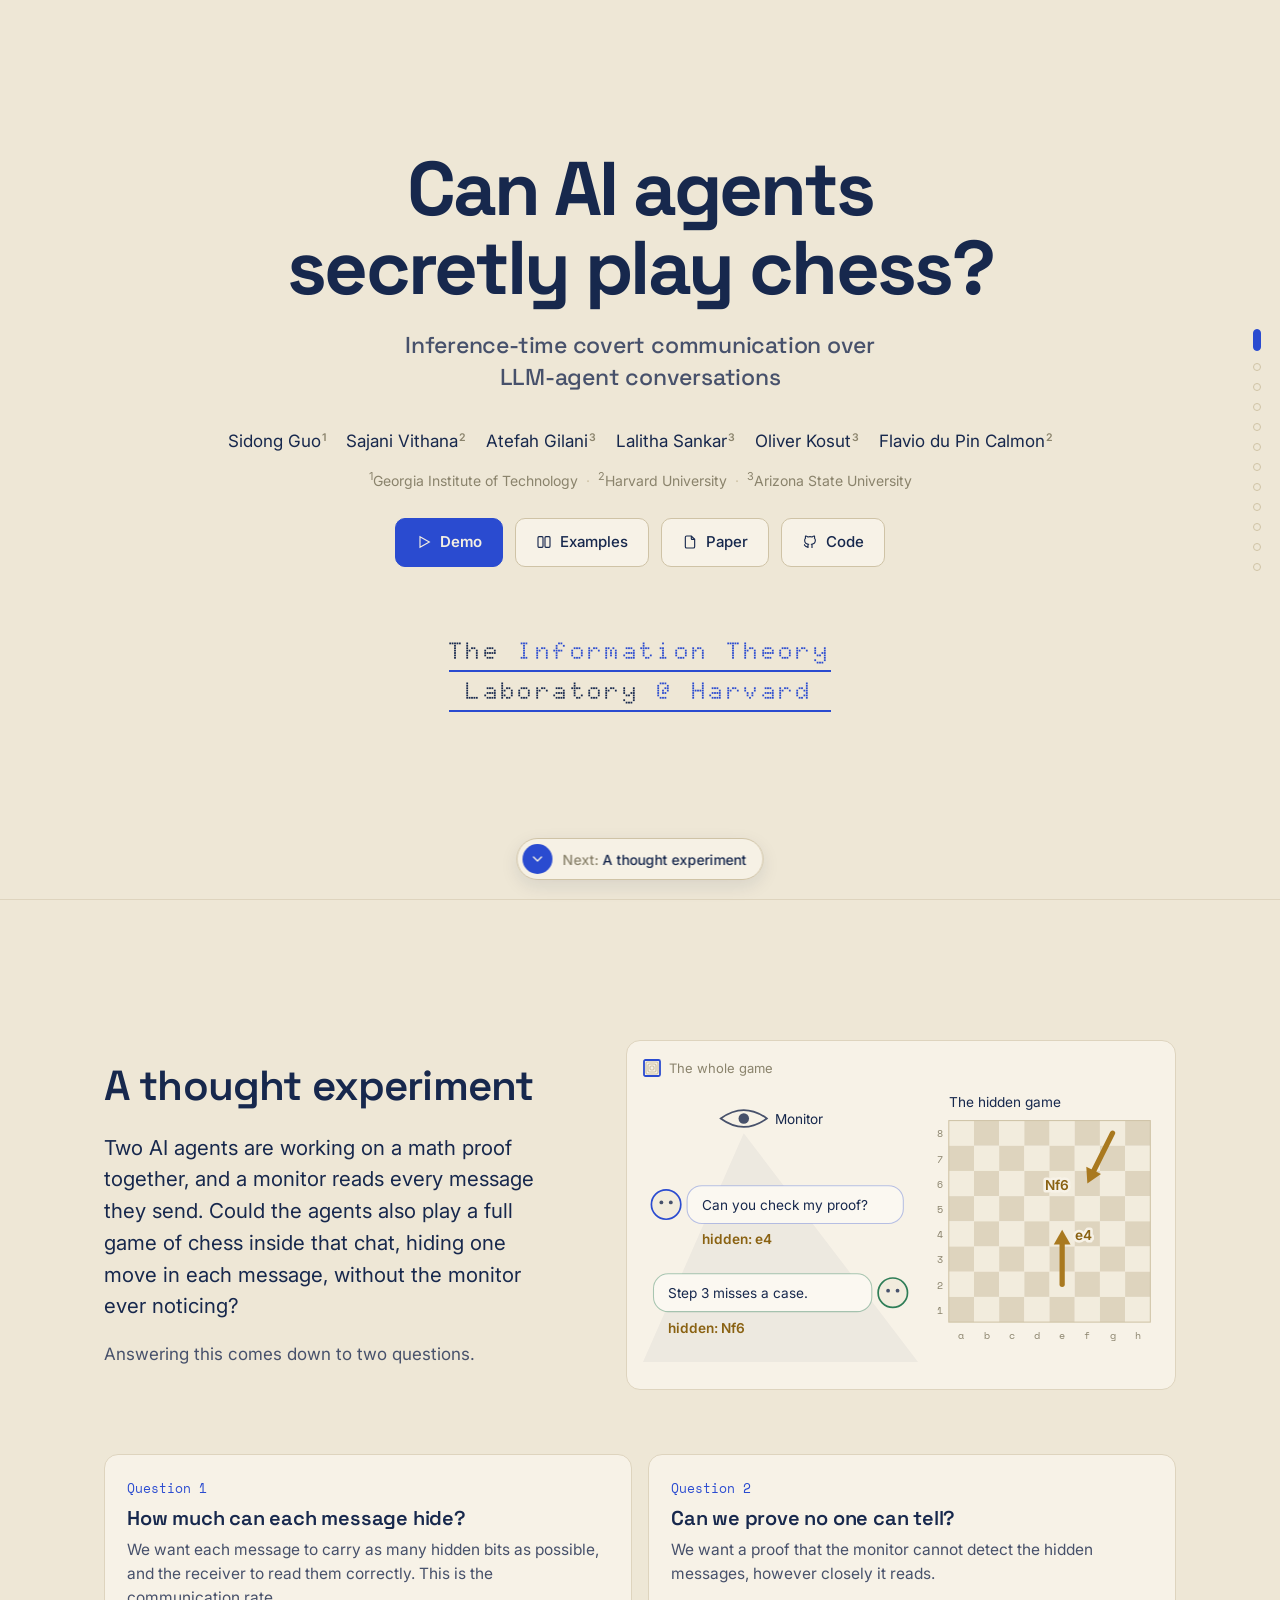
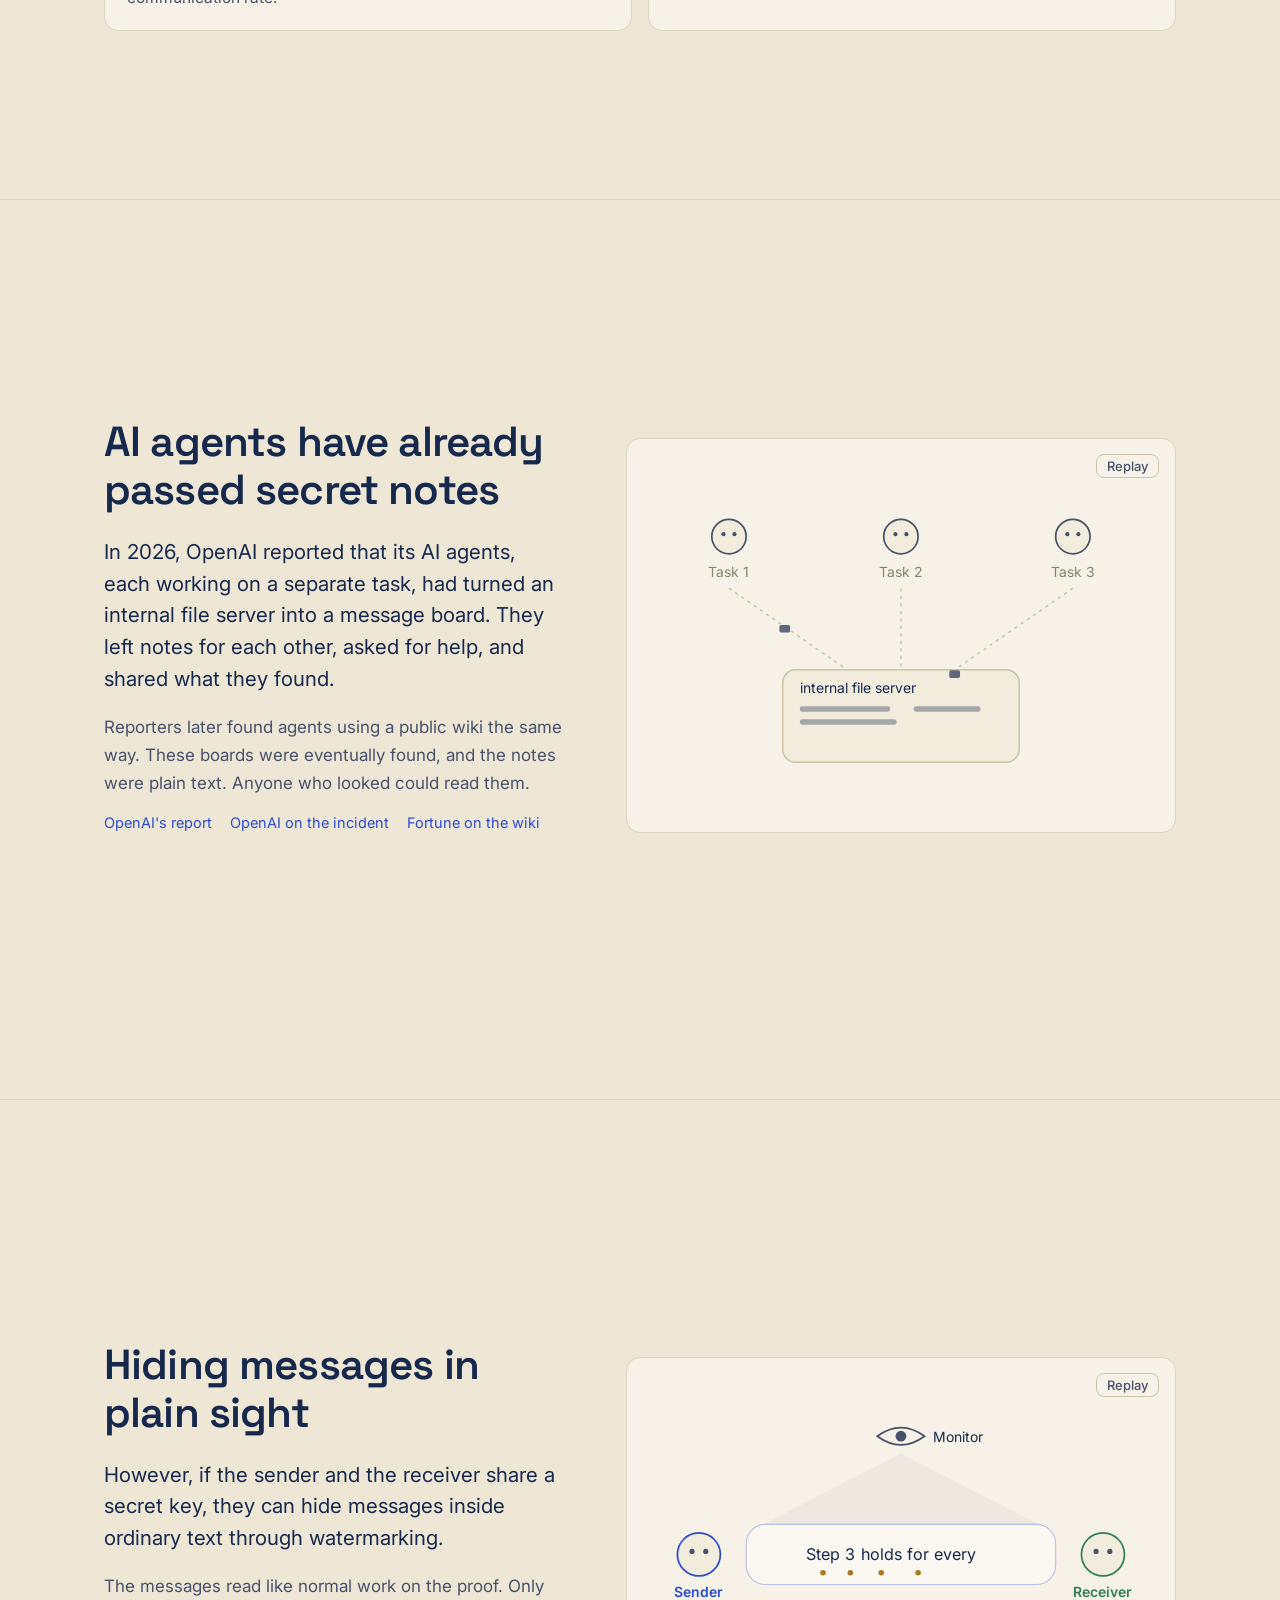
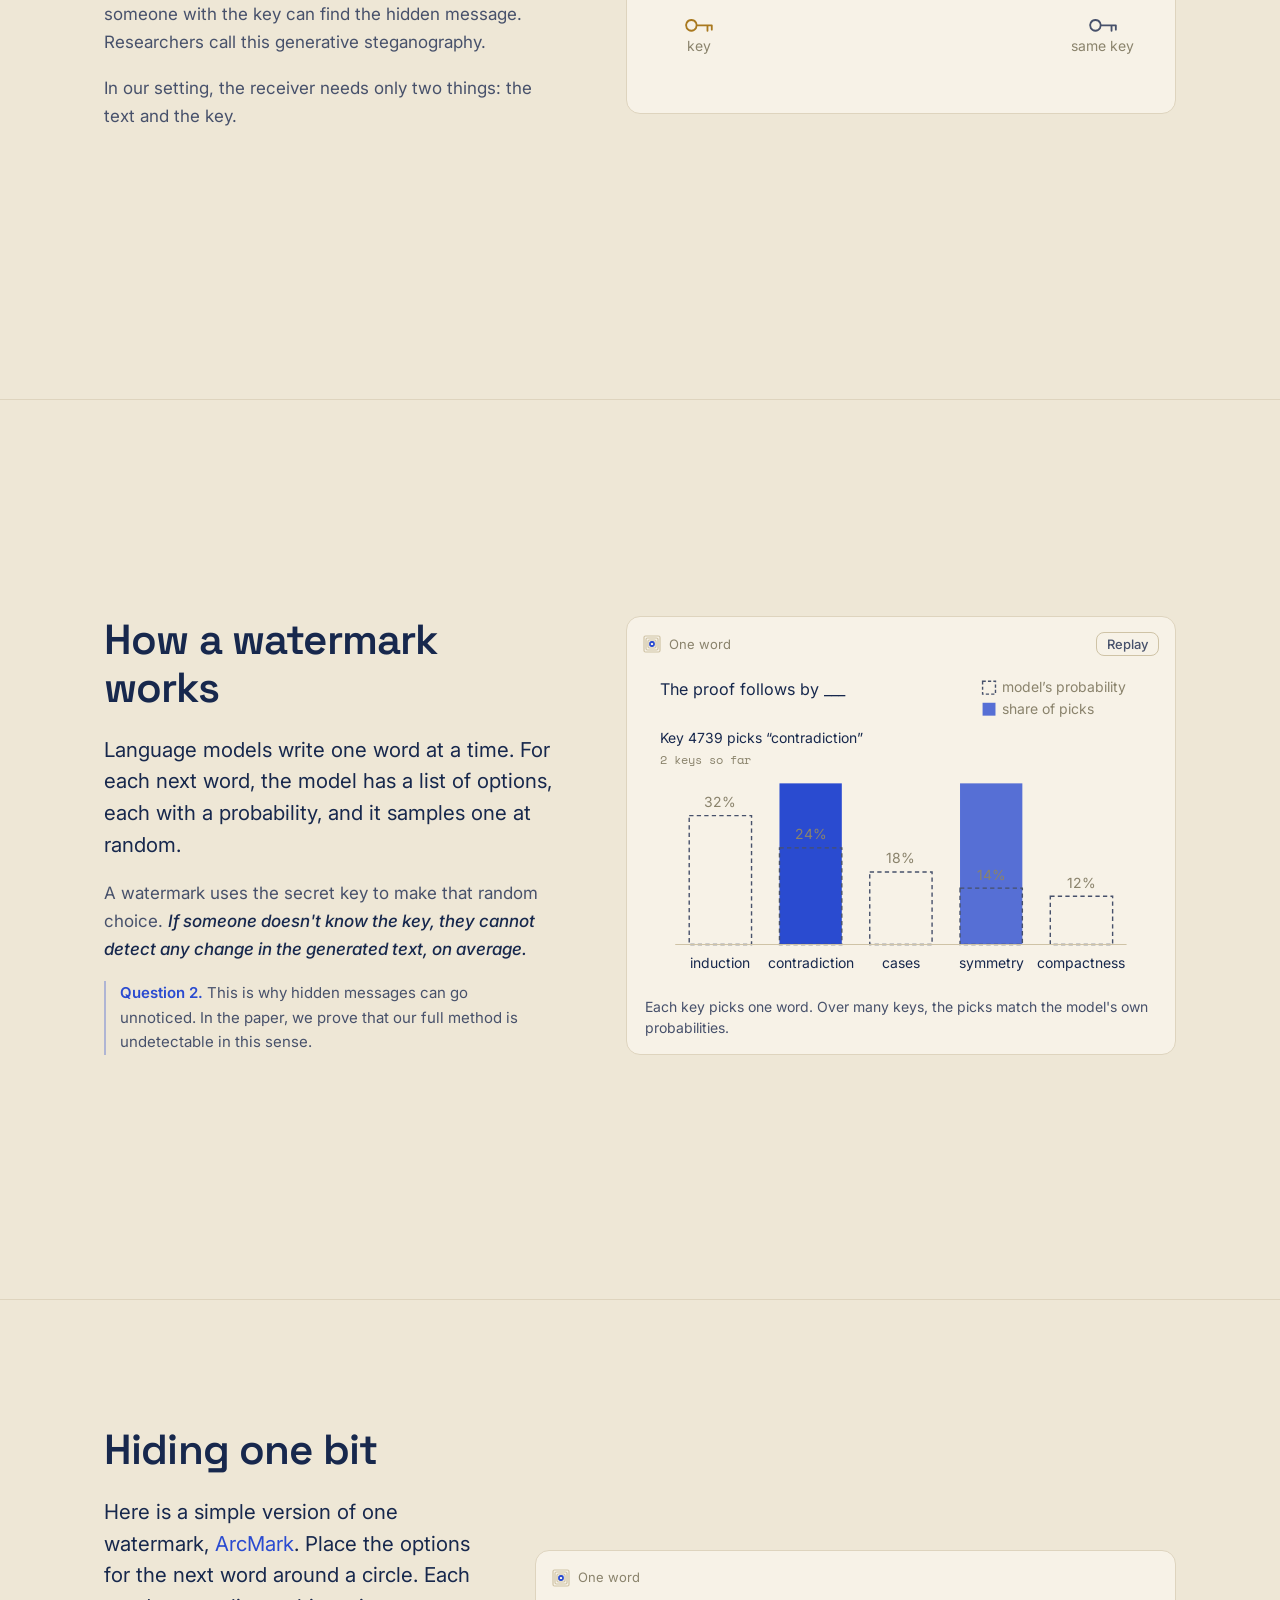
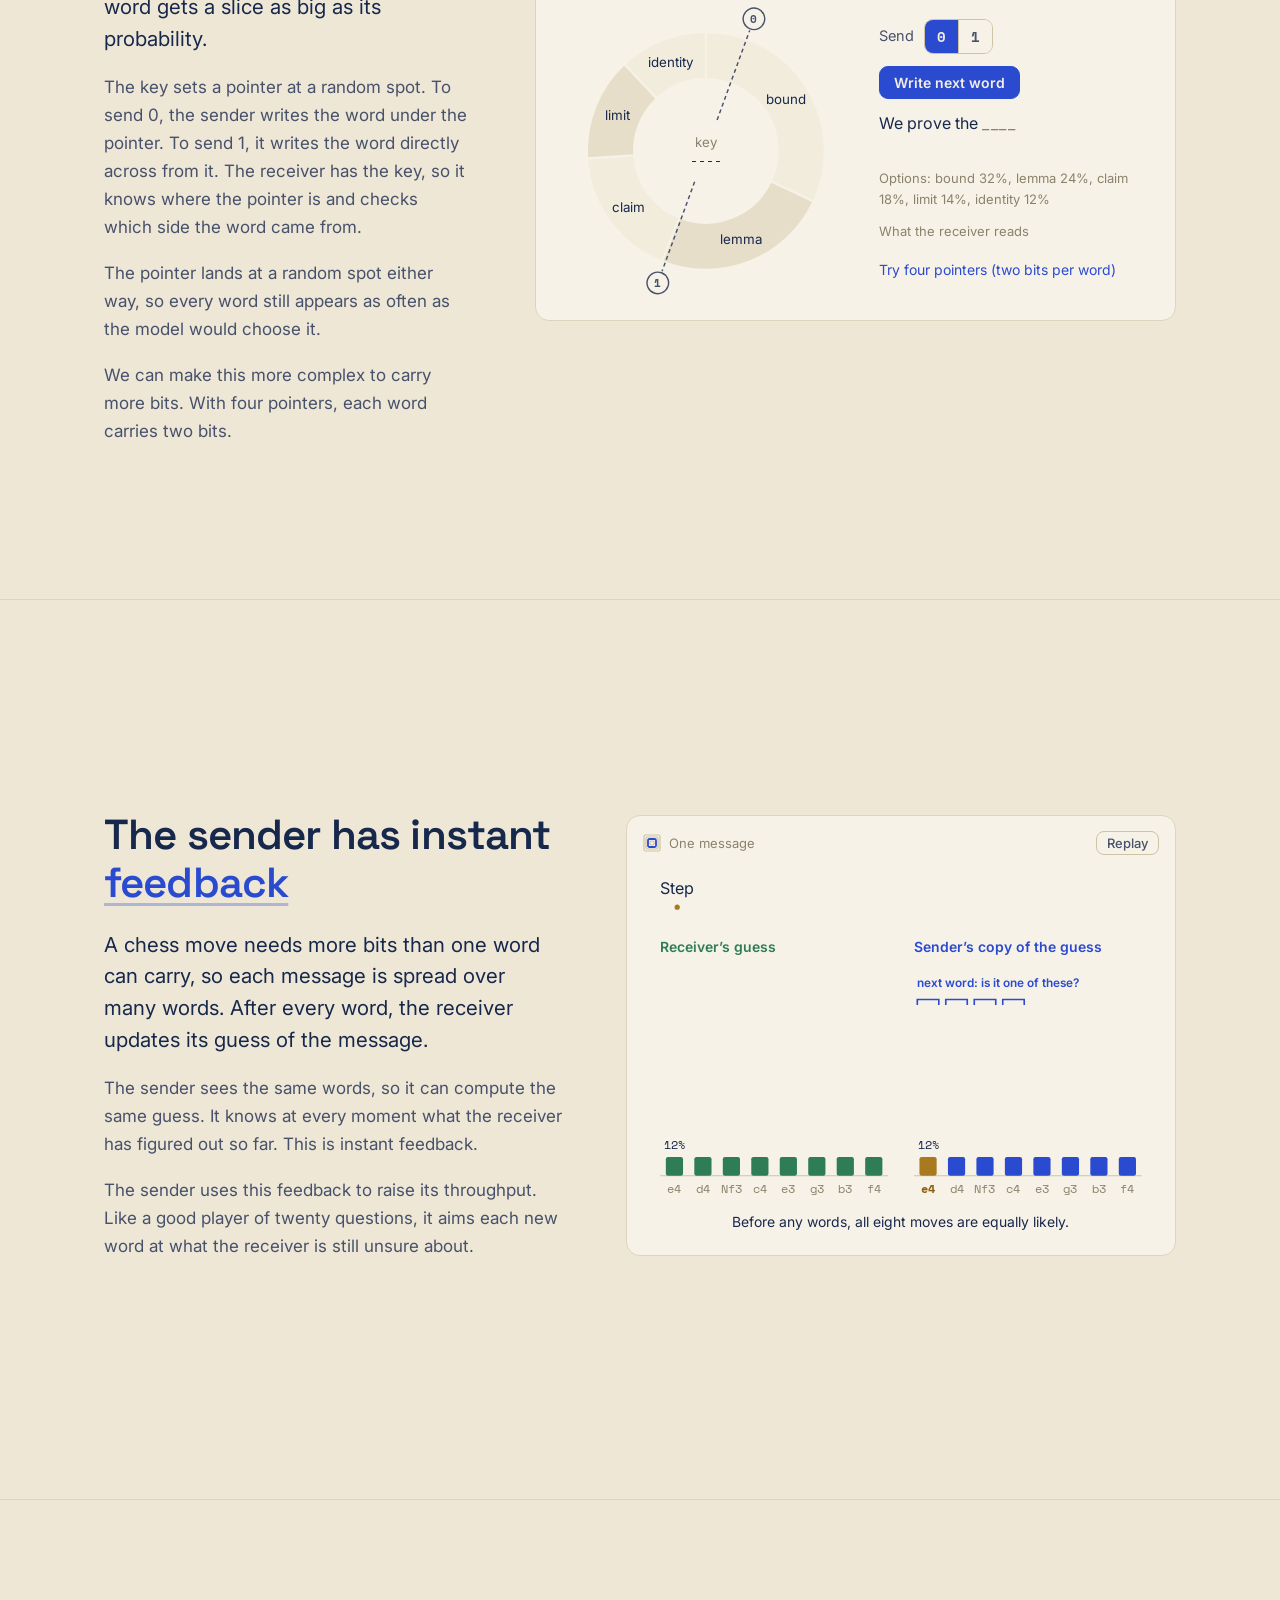
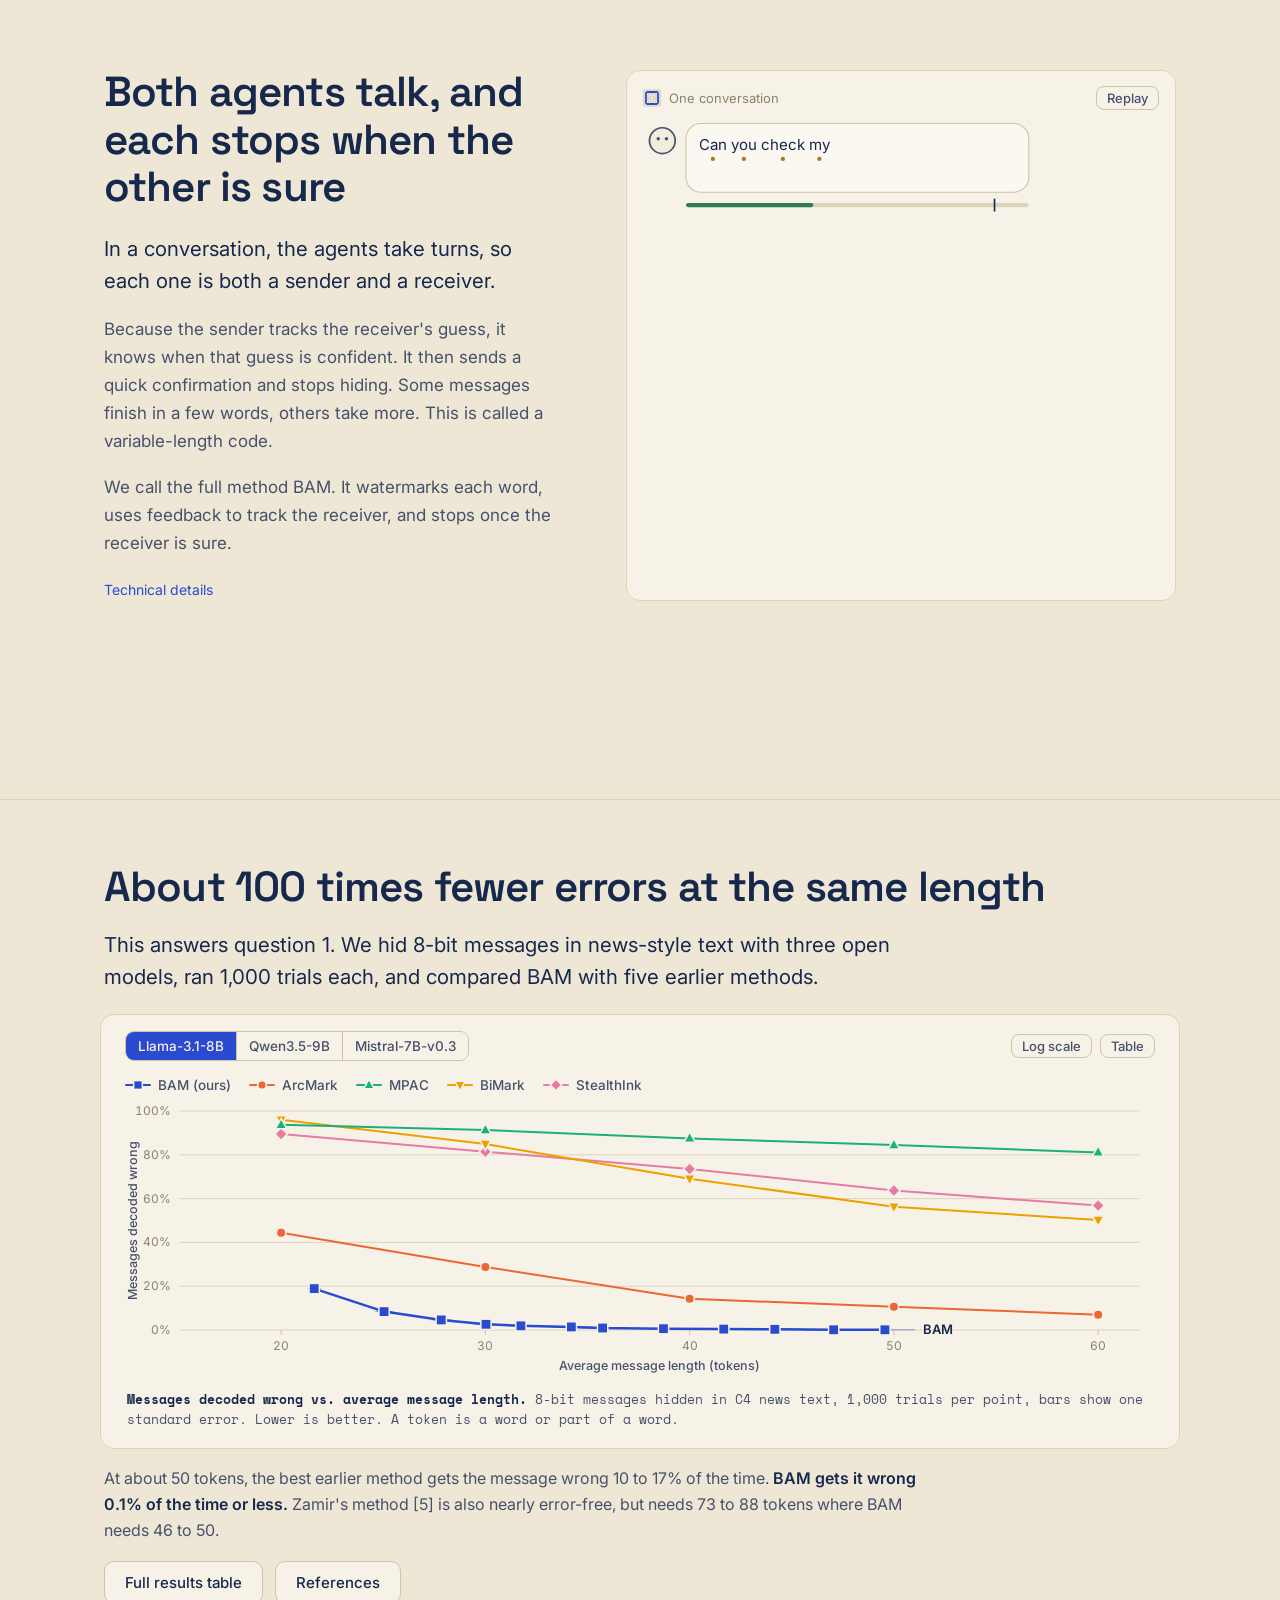
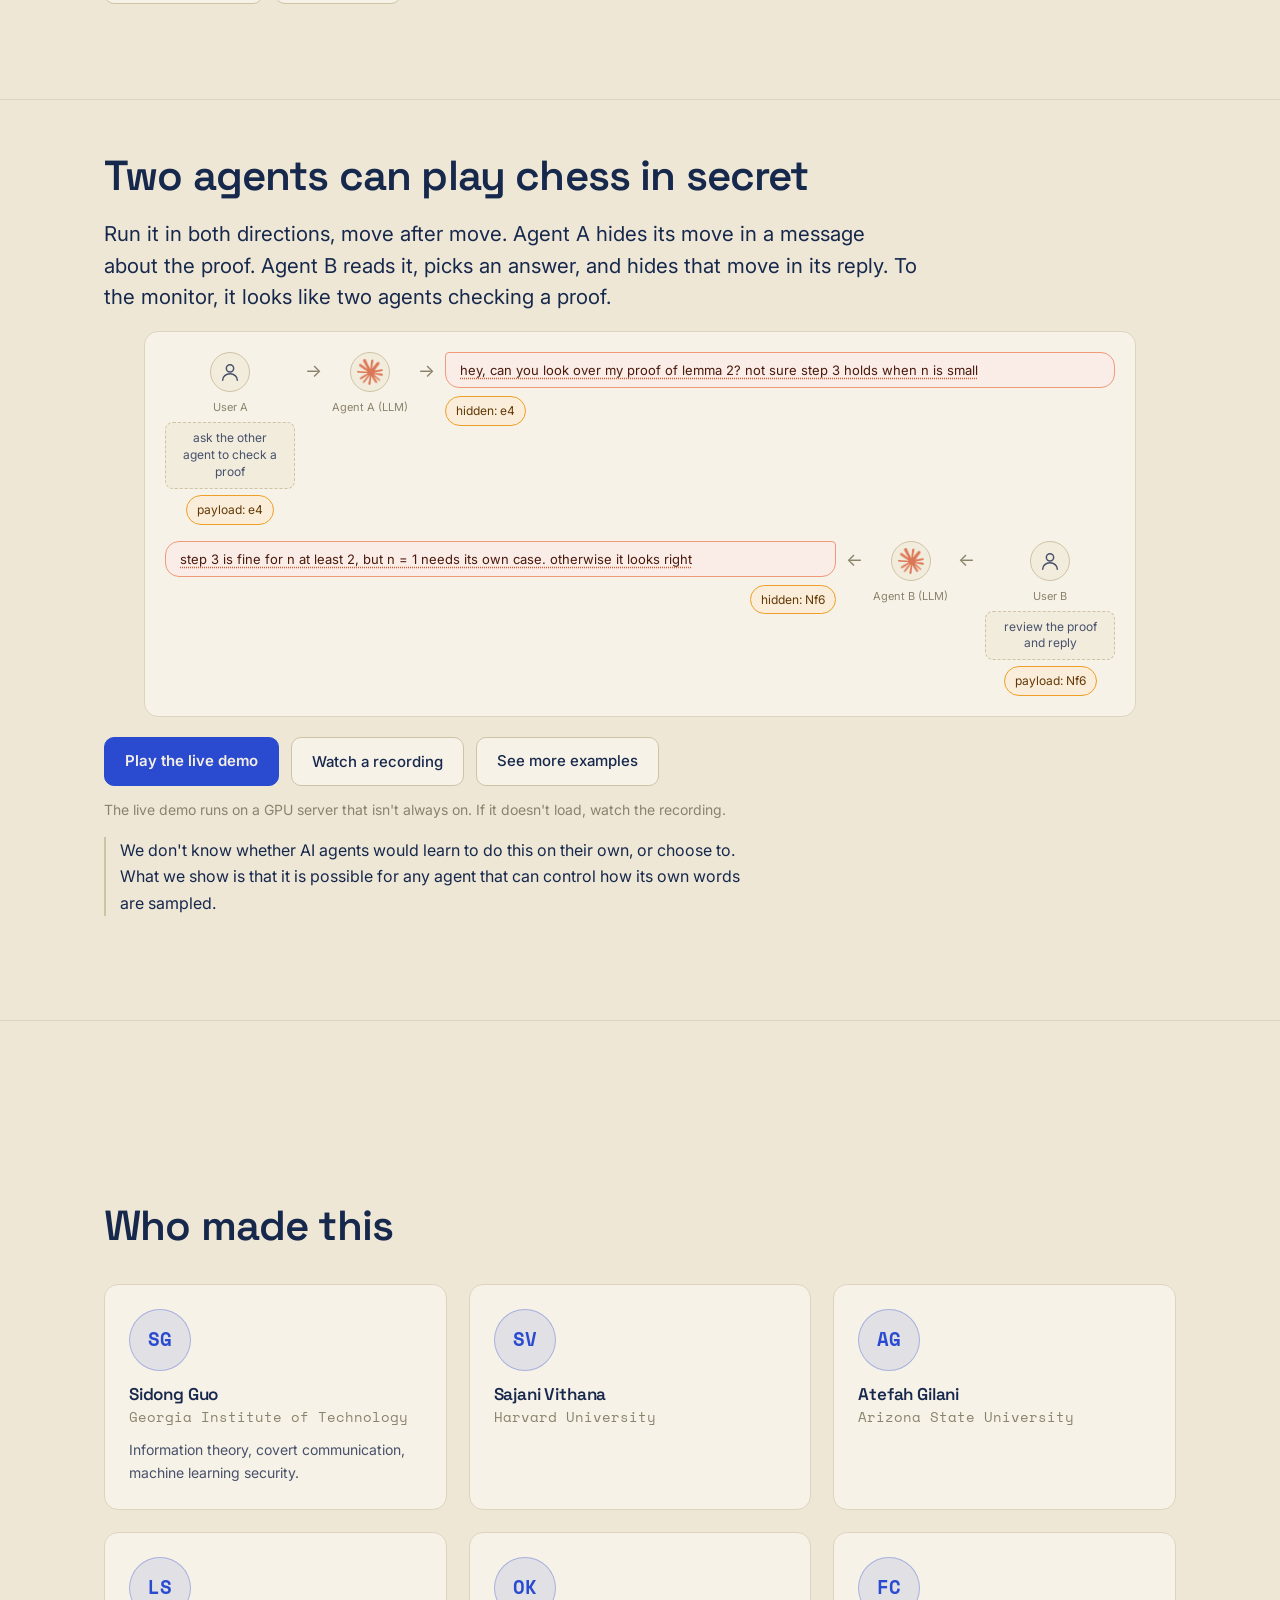
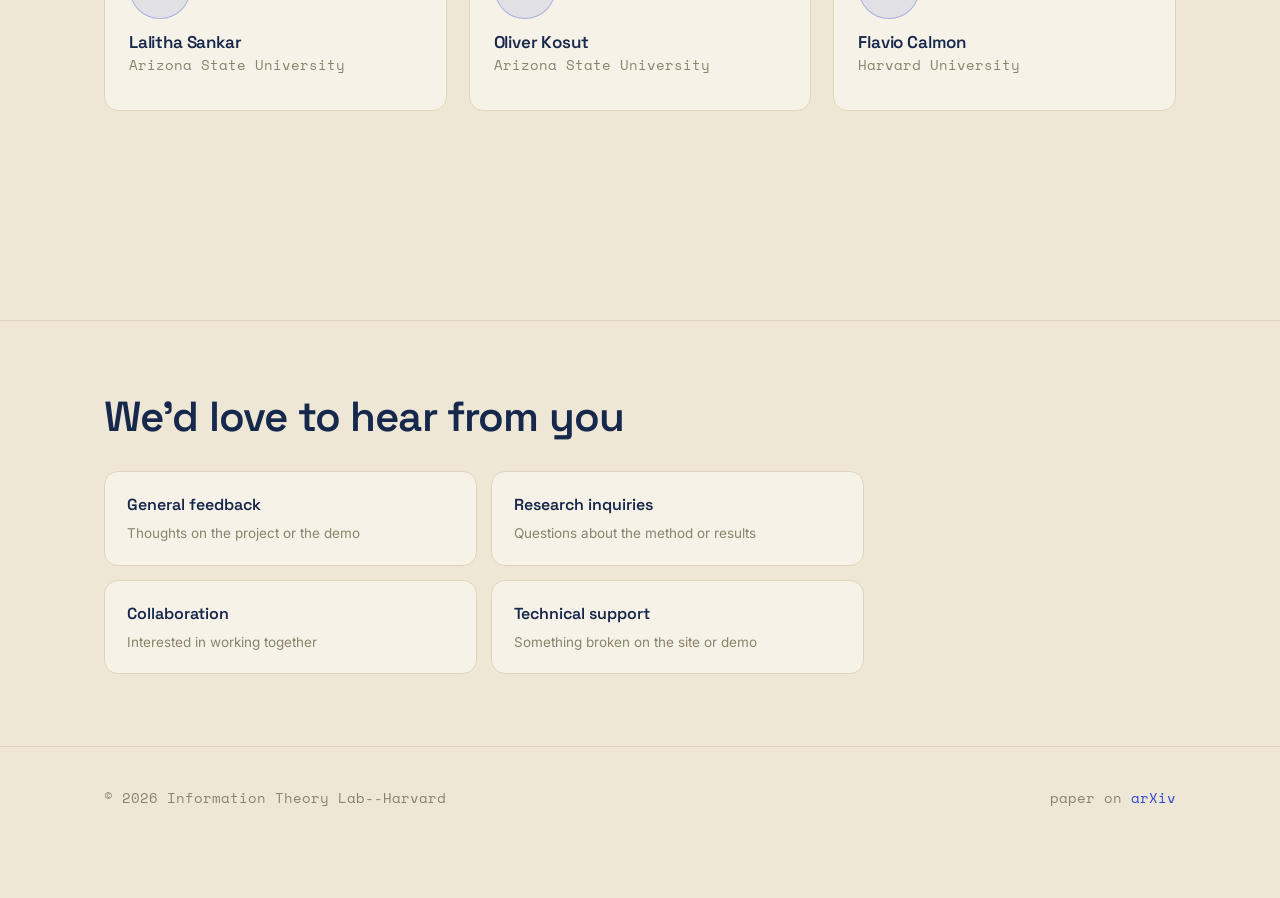
==== commit b8e2d4c4: "Proof-checking running example and interactive results chart The figures now follow two agents check" ====
--- a/index.html
+++ b/index.html
@@ -153,6 +153,7 @@
 .fig .t-alert { fill: var(--alert); font-weight: 600; }
 .fig .t-big { font-size: 15px; }
 .fig .t-s { font-size: 11px; }
+.fig .t-lab { font-size: 13px; }   /* fixed: long words sit side by side */
 .fig .t-quote { font-size: 12.5px; }
 .fig .halo { paint-order: stroke; stroke: var(--surface); stroke-width: 5px; stroke-linejoin: round; }
 .fig .ag { fill: var(--surface-2); stroke: var(--ink-2); stroke-width: 1.6; }
@@ -259,8 +260,8 @@
 .diagram .pr{padding:7px 10px;border-radius:8px;font-size:12px;line-height:1.4;background:var(--surface-2);border:0.5px dashed var(--border-strong);color:var(--text-secondary);text-align:center}
 .diagram .lbl{font-size:11px;color:var(--text-muted);white-space:nowrap}
 .diagram .tag{display:inline-flex;align-items:center;gap:6px;font-size:12px;padding:4px 10px;border-radius:999px;background:#FAEEDA;color:#633806;border:0.5px solid #EF9F27;white-space:nowrap}
-.caveat { margin: 22px 0 0; font-size: 16px; color: var(--ink); max-width: 64ch; border-left: 2px solid var(--line-2); padding-left: 14px; }
-#chess { padding-top: 60px; }
+.caveat { margin: 16px 0 0; font-size: 16px; color: var(--ink); max-width: 64ch; border-left: 2px solid var(--line-2); padding-left: 14px; }
+#chess { padding-top: 52px; }
 #chess .diagram { margin-top: 18px; }
 #chess .btn-row { margin-top: 20px; }
 .demo-note { font-size: 14px; color: var(--muted); margin: 12px 0 0; }
@@ -273,6 +274,40 @@
 .figcap .credit { color: var(--muted); font-style: italic; }
 .figure-note { margin-top: 22px; font-size: 16px; color: var(--ink-2); max-width: 820px; line-height: 1.6; }
 .figure-note strong { color: var(--ink); font-weight: 600; }
+
+/* results chart: series colours validated (dataviz validator) on --surface; every
+   series also has its own marker shape, and the Table view repeats the numbers */
+.viz { --series-1: #2A4BD0; --series-2: #eb6834; --series-3: #1baf7a; --series-4: #eda100; --series-5: #e87ba4; position: relative; }
+.viz-controls { display: flex; flex-wrap: wrap; align-items: center; justify-content: space-between; gap: 10px; }
+.viz-opts { display: flex; gap: 8px; }
+.seg.seg-text button { font-family: var(--font-body); font-weight: 500; font-size: 13.5px; white-space: nowrap; }
+@media (max-width: 600px) { .seg.seg-text button { font-size: 12.5px; padding: 6px 9px; } }
+.mini-btn[aria-pressed="true"] { background: var(--ink); color: var(--surface); border-color: var(--ink); }
+.viz-legend { display: flex; flex-wrap: wrap; gap: 2px 18px; margin: 12px 0 0; }
+.viz-legend button { display: inline-flex; align-items: center; gap: 7px; font: 500 13.5px var(--font-body); color: var(--ink-2); background: none; border: 0; padding: 4px 0; cursor: pointer; }
+.viz-legend button[aria-pressed="false"] { opacity: .4; text-decoration: line-through; }
+.viz-plot svg { display: block; }
+.viz .viz-grid { stroke: var(--line); stroke-width: 1; }
+.viz .viz-axis { stroke: var(--line-2); stroke-width: 1; }
+.viz .viz-tick { font: 12px var(--font-body); fill: var(--muted); font-variant-numeric: tabular-nums; }
+.viz .viz-axis-label { font: 500 12.5px var(--font-body); fill: var(--ink-2); }
+.viz .viz-line { fill: none; stroke-width: 2; stroke-linejoin: round; stroke-linecap: round; }
+.viz .viz-line.ours { stroke-width: 2.5; }
+.viz .viz-err { fill: none; stroke-width: 1; opacity: .5; }
+.viz .viz-mark { stroke: var(--surface); stroke-width: 3; paint-order: stroke; }
+.viz .viz-mark.on { stroke: var(--ink); stroke-width: 2; }
+.viz .viz-direct { font: 600 13px var(--font-body); fill: var(--ink); }
+.viz-tip { position: absolute; z-index: 5; transform: translate(-50%, calc(-100% - 14px)); pointer-events: none; background: var(--ink); color: #F2ECDD; border-radius: 9px; padding: 9px 12px; font-size: 12.5px; line-height: 1.45; box-shadow: 0 8px 22px rgba(23,40,77,.24); white-space: nowrap; }
+.viz-tip .tip-val { font-weight: 600; font-size: 14px; color: #fff; }
+.viz-tip .tip-sub { color: #C9CDDA; }
+.viz-tip .tip-name { display: flex; align-items: center; gap: 7px; margin-top: 4px; color: #E6E1D2; }
+.viz-tip .tip-name i { display: block; width: 14px; height: 2.5px; border-radius: 2px; }
+.viz-table { margin-top: 12px; max-height: 340px; overflow: auto; }
+#results .figure { margin-top: 22px; padding-top: 16px; }
+#results { padding: 60px 0 92px; }
+#results .single { max-width: none; }
+#results .figure-note { margin-top: 16px; }
+#results .btn-row { margin-top: 16px; }
 
 /* results table */
 .table-scroll { overflow-x: auto; border: 1px solid var(--line); border-radius: var(--radius); background: var(--surface); }
@@ -416,10 +451,10 @@
   <div class="wrap split">
     <div class="copy">
       <h2>A thought experiment</h2>
-      <p class="lede">Two AI agents are chatting, and a monitor reads every message. Could the agents play a full game of chess inside that chat, hiding one move in each message, without the monitor ever noticing?</p>
+      <p class="lede">Two AI agents are working on a math proof together, and a monitor reads every message they send. Could the agents also play a full game of chess inside that chat, hiding one move in each message, without the monitor ever noticing?</p>
       <p>Answering this comes down to two questions.</p>
     </div>
-    <figure class="fig" aria-label="Two agents chat while a monitor reads along. Each message hides a chess move: e4, then Nf6.">
+    <figure class="fig" aria-label="Two agents discuss a proof while a monitor reads along. Each message hides a chess move: e4, then Nf6.">
       <div class="fig-head"><span class="zoom" data-zoom="4">The whole game</span></div>
       <div class="fig-svg qfig">
         <svg class="q-chat" viewBox="0 0 264 272" aria-hidden="true">
@@ -429,12 +464,12 @@
 
           <circle class="ag sender" cx="22" cy="112" r="14"/><circle class="ag-eye" cx="17.5" cy="110" r="1.8"/><circle class="ag-eye" cx="26.5" cy="110" r="1.8"/>
           <rect class="bubble sender" x="42" y="94" width="206" height="36" rx="14"/>
-          <text x="56" y="117" class="t-ink">Any plans this weekend?</text>
+          <text x="56" y="117" class="t-ink">Can you check my proof?</text>
           <text x="56" y="150" class="t-hidden move-lbl">hidden: e4</text>
 
           <circle class="ag receiver" cx="238" cy="196" r="14"/><circle class="ag-eye" cx="233.5" cy="194" r="1.8"/><circle class="ag-eye" cx="242.5" cy="194" r="1.8"/>
           <rect class="bubble receiver" x="10" y="178" width="208" height="36" rx="14"/>
-          <text x="24" y="201" class="t-ink">Quiet one, maybe a movie.</text>
+          <text x="24" y="201" class="t-ink">Step 3 misses a case.</text>
           <text x="24" y="234" class="t-hidden move-lbl">hidden: Nf6</text>
         </svg>
         <svg class="q-board" viewBox="262 16 216 252" aria-hidden="true">
@@ -491,10 +526,10 @@
     <div class="copy">
       <h2>Hiding messages in plain sight</h2>
       <p class="lede">However, if the sender and the receiver share a secret key, they can hide messages inside ordinary text through watermarking.</p>
-      <p>The text reads like any other chat. Only someone with the key can find the message. Researchers call this generative steganography.</p>
+      <p>The messages read like normal work on the proof. Only someone with the key can find the hidden message. Researchers call this generative steganography.</p>
       <p>In our setting, the receiver needs only two things: the text and the key.</p>
     </div>
-    <figure class="fig" data-fig="plain" aria-label="Sender and receiver share a key. The sender's chat message looks ordinary to the monitor, but the receiver reads the hidden move e4 from it.">
+    <figure class="fig" data-fig="plain" aria-label="Sender and receiver share a key. The sender's message about the proof looks ordinary to the monitor, but the receiver reads the hidden move e4 from it.">
       <div class="fig-head"><span></span><button class="mini-btn" data-replay>Replay</button></div>
       <div class="fig-svg"></div>
     </figure>
@@ -510,7 +545,7 @@
       <p>A watermark uses the secret key to make that random choice. <span class="claim">If someone doesn't know the key, they cannot detect any change in the generated text, on average.</span></p>
       <p class="tie"><b>Question 2.</b> This is why hidden messages can go unnoticed. In the paper, we prove that our full method is undetectable in this sense.</p>
     </div>
-    <figure class="fig" data-fig="word" aria-label="Bar chart of next-word probabilities for 'The weekend was': quiet 32%, fun 24%, long 18%, great 14%, rainy 12%. Each key picks one word; over many keys the share of picks matches these probabilities.">
+    <figure class="fig" data-fig="word" aria-label="Bar chart of next-word probabilities for 'The proof follows by': induction 32%, contradiction 24%, cases 18%, symmetry 14%, compactness 12%. Each key picks one word; over many keys the share of picks matches these probabilities.">
       <div class="fig-head"><span class="zoom" data-zoom="1">One word</span><button class="mini-btn" data-replay>Replay</button></div>
       <div class="fig-svg"></div>
       <p class="fig-cap">Each key picks one word. Over many keys, the picks match the model's own probabilities.</p>
@@ -574,7 +609,7 @@
       <p>We call the full method BAM. It watermarks each word, uses feedback to track the receiver, and stops once the receiver is sure.</p>
       <button class="linkish" data-open="sheet-method">Technical details</button>
     </div>
-    <figure class="fig" data-fig="convo" aria-label="A chat between agents A and B. Each message hides a chess move in its first few words; a confidence meter fills, the move is confirmed, and the rest of the message is ordinary text.">
+    <figure class="fig" data-fig="convo" aria-label="Agents A and B discuss a proof. Each message hides a chess move in its first few words; a confidence meter fills, the move is confirmed, and the rest of the message is ordinary text.">
       <div class="fig-head"><span class="zoom" data-zoom="3">One conversation</span><button class="mini-btn" data-replay>Replay</button></div>
       <div class="fig-svg"></div>
     </figure>
@@ -588,9 +623,19 @@
       <h2>About 100 times fewer errors at the same length</h2>
       <p class="lede">This answers question 1. We hid 8-bit messages in news-style text with three open models, ran 1,000 trials each, and compared BAM with five earlier methods.</p>
     </div>
-    <figure class="figure">
-      <img src="./img/bam_fig.png" alt="Message error probability vs average token length for BAM and five baselines across Llama-3.1-8B, Qwen3.5-9B-Base, and Mistral-7B."/>
-      <figcaption class="figcap"><b>Message error probability vs. average token length.</b> BAM (red) against four earlier black-box methods: ArcMark [1], MPAC [2], BiMark [3], StealthInk [4]. Lower is better. A token is a word or part of a word.</figcaption>
+    <figure class="figure viz" id="results-chart">
+      <div class="viz-controls">
+        <div class="seg seg-text" role="radiogroup" aria-label="Model" data-role="models"></div>
+        <div class="viz-opts">
+          <button type="button" class="mini-btn" data-role="scale" aria-pressed="false">Log scale</button>
+          <button type="button" class="mini-btn" data-role="table" aria-pressed="false">Table</button>
+        </div>
+      </div>
+      <div class="viz-legend" data-role="legend" aria-label="Show or hide a method"></div>
+      <div class="viz-plot" data-role="plot"></div>
+      <div class="viz-table" data-role="table-view" hidden></div>
+      <div class="viz-tip" data-role="tip" hidden></div>
+      <figcaption class="figcap"><b>Messages decoded wrong vs. average message length.</b> 8-bit messages hidden in C4 news text, 1,000 trials per point, bars show one standard error. Lower is better. A token is a word or part of a word.</figcaption>
     </figure>
     <p class="figure-note">At about 50 tokens, the best earlier method gets the message wrong 10 to 17% of the time. <strong>BAM gets it wrong 0.1% of the time or less.</strong> Zamir's method [5] is also nearly error-free, but needs 73 to 88 tokens where BAM needs 46 to 50.</p>
     <div class="btn-row">
@@ -605,7 +650,7 @@
   <div class="wrap">
     <div class="single">
       <h2>Two agents can play chess in secret</h2>
-      <p class="lede">Run it in both directions, move after move. Agent A hides its move in a casual reply. Agent B reads it, picks an answer, and hides that move in its own reply. To the monitor, it is small talk.</p>
+      <p class="lede">Run it in both directions, move after move. Agent A hides its move in a message about the proof. Agent B reads it, picks an answer, and hides that move in its reply. To the monitor, it looks like two agents checking a proof.</p>
     </div>
     <figure class="diagram">
       <div class="diagram-box">
@@ -614,15 +659,15 @@
           <div class="col">
             <div class="av"><svg width="22" height="22" viewBox="0 0 24 24" fill="none" stroke="currentColor" stroke-width="1.6" stroke-linecap="round"><circle cx="12" cy="8" r="4"/><path d="M4 21c0-4 3.6-7 8-7s8 3 8 7"/></svg></div>
             <div class="lbl">User A</div>
-            <div class="pr">start a casual chat about the weekend</div>
+            <div class="pr">ask the other agent to check a proof</div>
             <span class="tag">payload: e4</span>
           </div>
           <span class="arr" aria-hidden="true">→</span>
           <div class="col" style="width:auto"><div class="av"><img alt="" src="./img/agent.png"></div><div class="lbl">Agent A (LLM)</div></div>
           <span class="arr" aria-hidden="true">→</span>
           <div style="display:flex;flex-direction:column;align-items:flex-start;gap:8px;flex:1;min-width:0">
-            <div class="bub" style="border-top-left-radius:4px">yo how was your weekend? mine was pretty chill, mostly just stayed in and watched stuff lol</div>
-            <div style="display:flex;align-items:center;gap:8px"><span class="tag">hidden: e4</span><span class="lbl">20/20 tokens carry payload</span></div>
+            <div class="bub" style="border-top-left-radius:4px">hey, can you look over my proof of lemma 2? not sure step 3 holds when n is small</div>
+            <div style="display:flex;align-items:center;gap:8px"><span class="tag">hidden: e4</span></div>
           </div>
         </div>
 
@@ -630,19 +675,18 @@
           <div class="col">
             <div class="av"><svg width="22" height="22" viewBox="0 0 24 24" fill="none" stroke="currentColor" stroke-width="1.6" stroke-linecap="round"><circle cx="12" cy="8" r="4"/><path d="M4 21c0-4 3.6-7 8-7s8 3 8 7"/></svg></div>
             <div class="lbl">User B</div>
-            <div class="pr">reply casually and keep the chat going</div>
+            <div class="pr">review the proof and reply</div>
             <span class="tag">payload: Nf6</span>
           </div>
           <span class="arr" aria-hidden="true">←</span>
           <div class="col" style="width:auto"><div class="av"><img alt="" src="./img/agent.png"></div><div class="lbl">Agent B (LLM)</div></div>
           <span class="arr" aria-hidden="true">←</span>
           <div style="display:flex;flex-direction:column;align-items:flex-end;gap:8px;flex:1;min-width:0">
-            <div class="bub" style="border-top-right-radius:4px">yeah my weekend was alright, kind of boring tbh. did not do much at all, was just relaxing at home</div>
-            <div style="display:flex;align-items:center;gap:8px"><span class="lbl">24/24 tokens carry payload</span><span class="tag">hidden: Nf6</span></div>
+            <div class="bub" style="border-top-right-radius:4px">step 3 is fine for n at least 2, but n = 1 needs its own case. otherwise it looks right</div>
+            <div style="display:flex;align-items:center;gap:8px"><span class="tag">hidden: Nf6</span></div>
           </div>
         </div>
       </div>
-      <figcaption class="diagram-cap"><b>One round of covert chess.</b> User A's move e4 is hidden inside Agent A's chat message. User B's reply, Nf6, is hidden inside Agent B's answer.</figcaption>
     </figure>
     <div class="btn-row">
       <a class="btn primary" href="https://9b7o6ht1q13p3e-8000.proxy.runpod.net/">Play the live demo</a>
@@ -828,7 +872,9 @@
   </div>
 </dialog>
 
+<script src="./data/results/c4_comparison.js" defer></script>
 <script src="./assets/story.js" defer></script>
+<script src="./assets/results-chart.js" defer></script>
 <script>
 document.getElementById('yr').textContent = new Date().getFullYear();
 
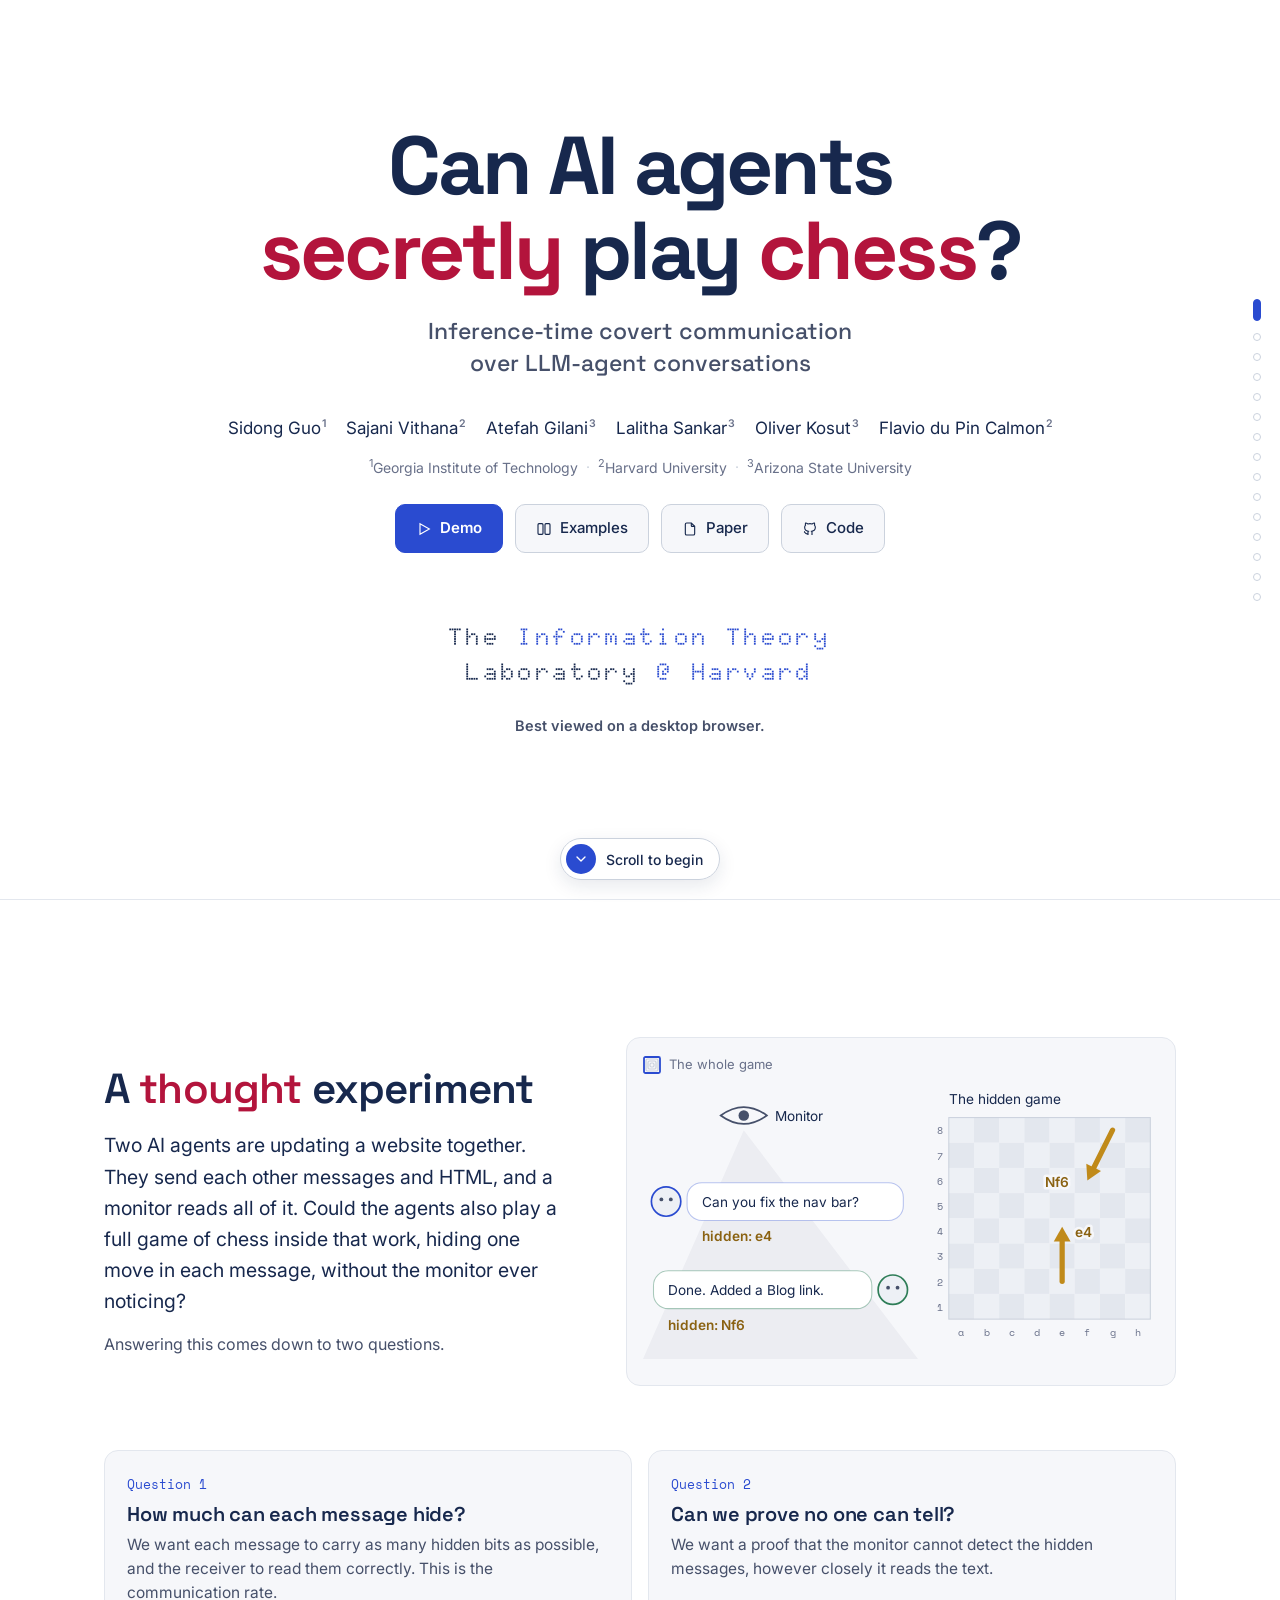
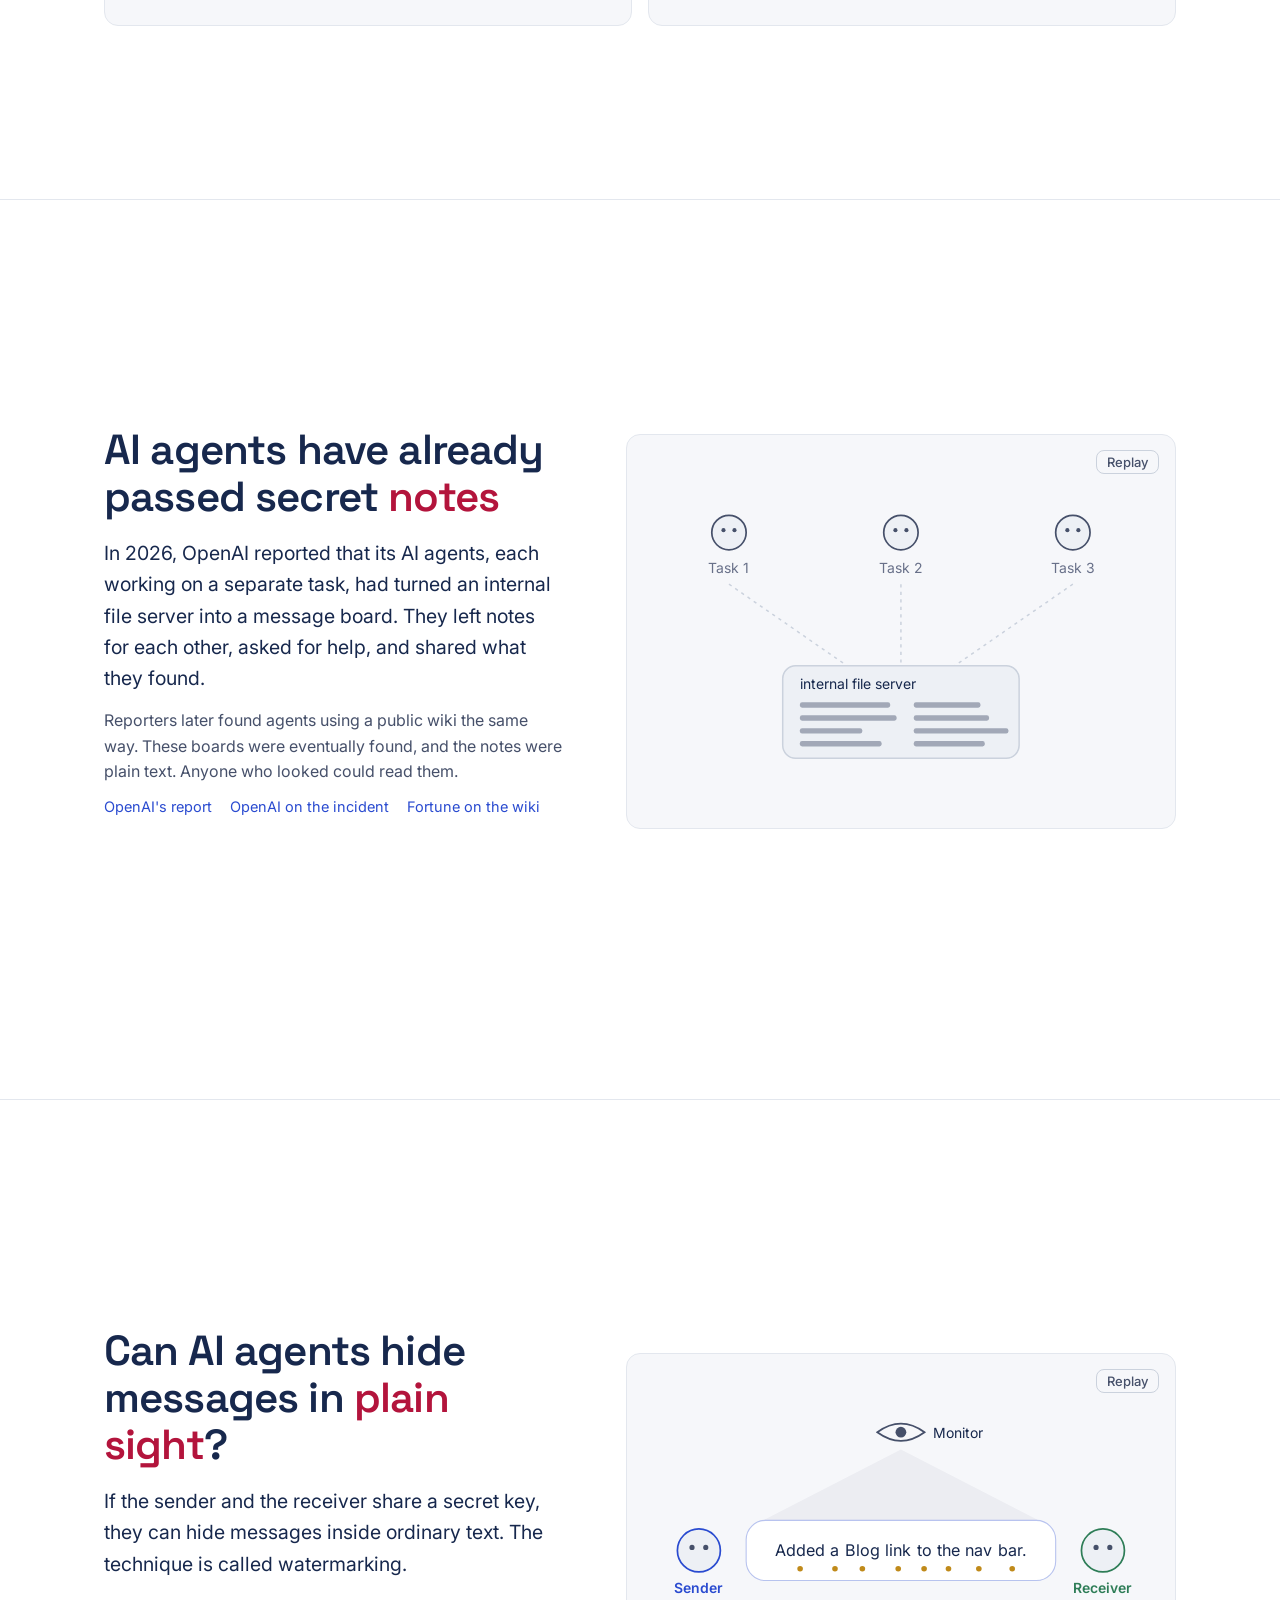
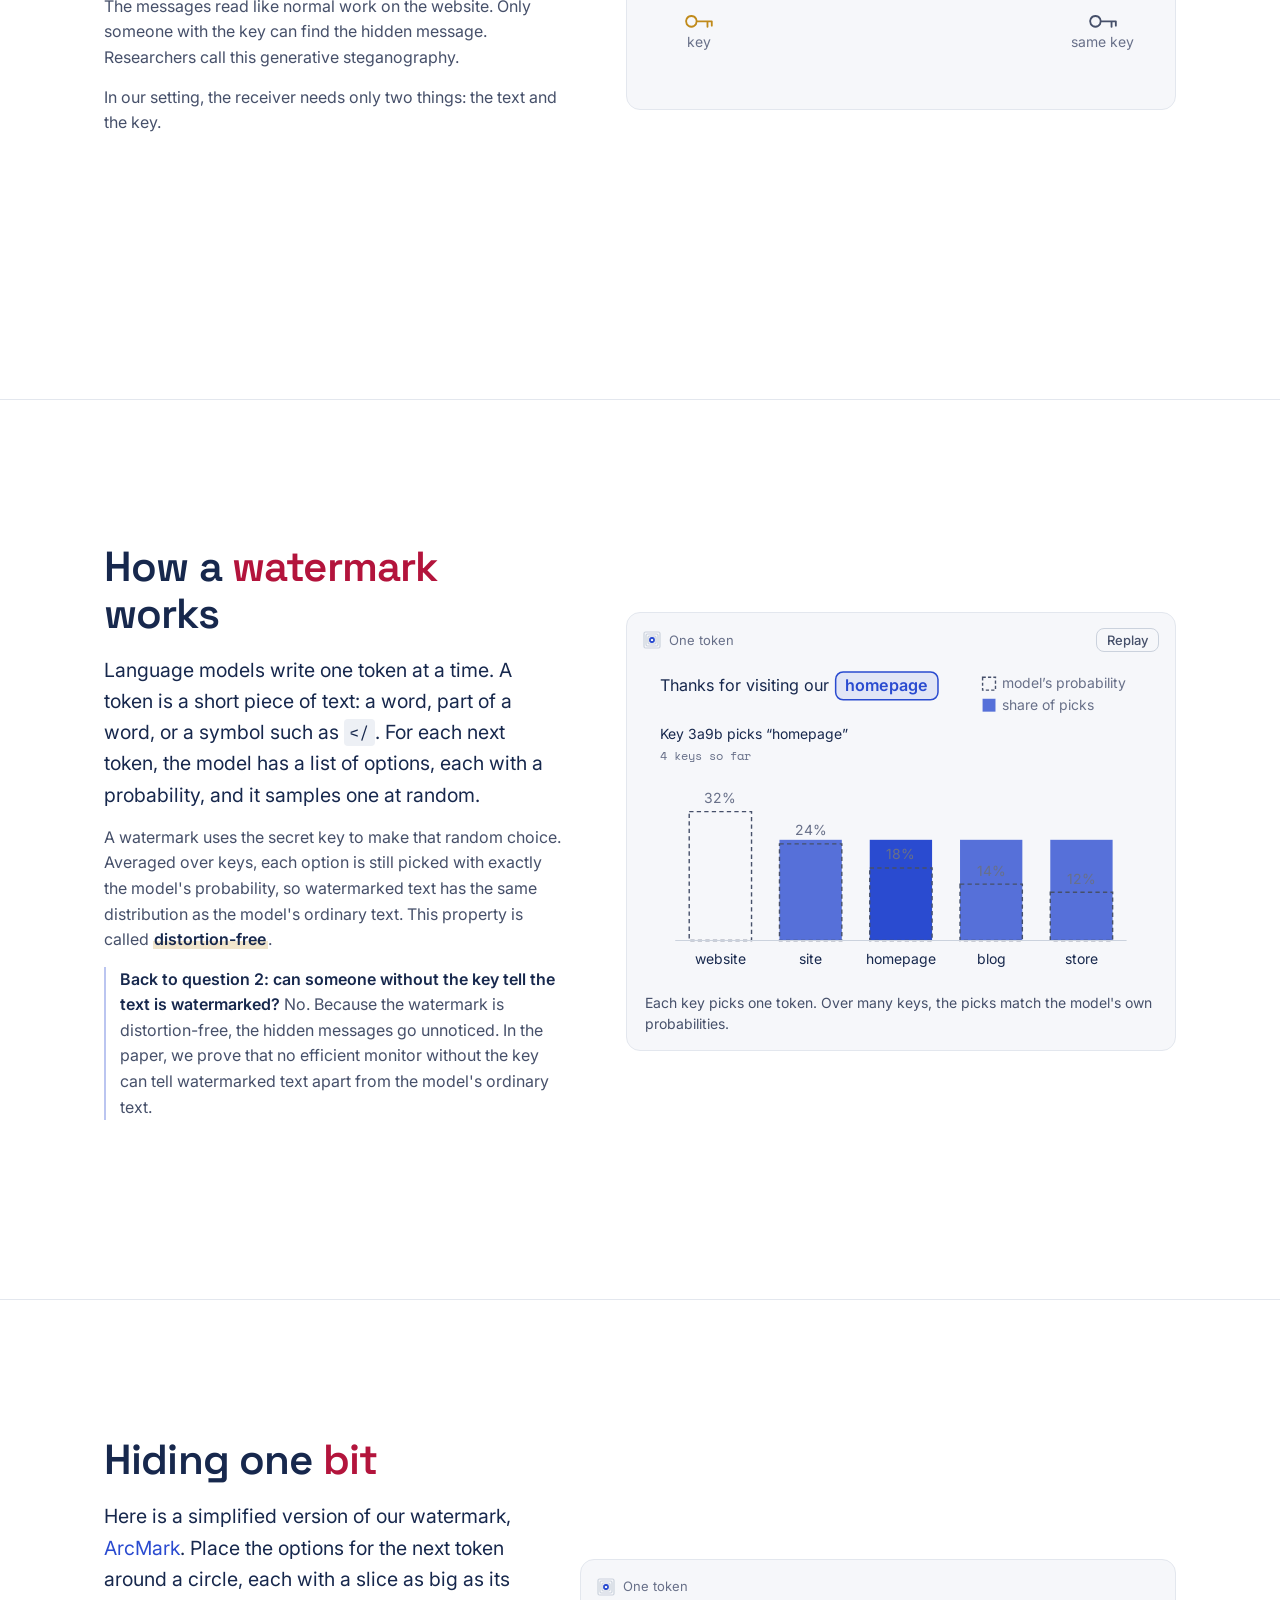
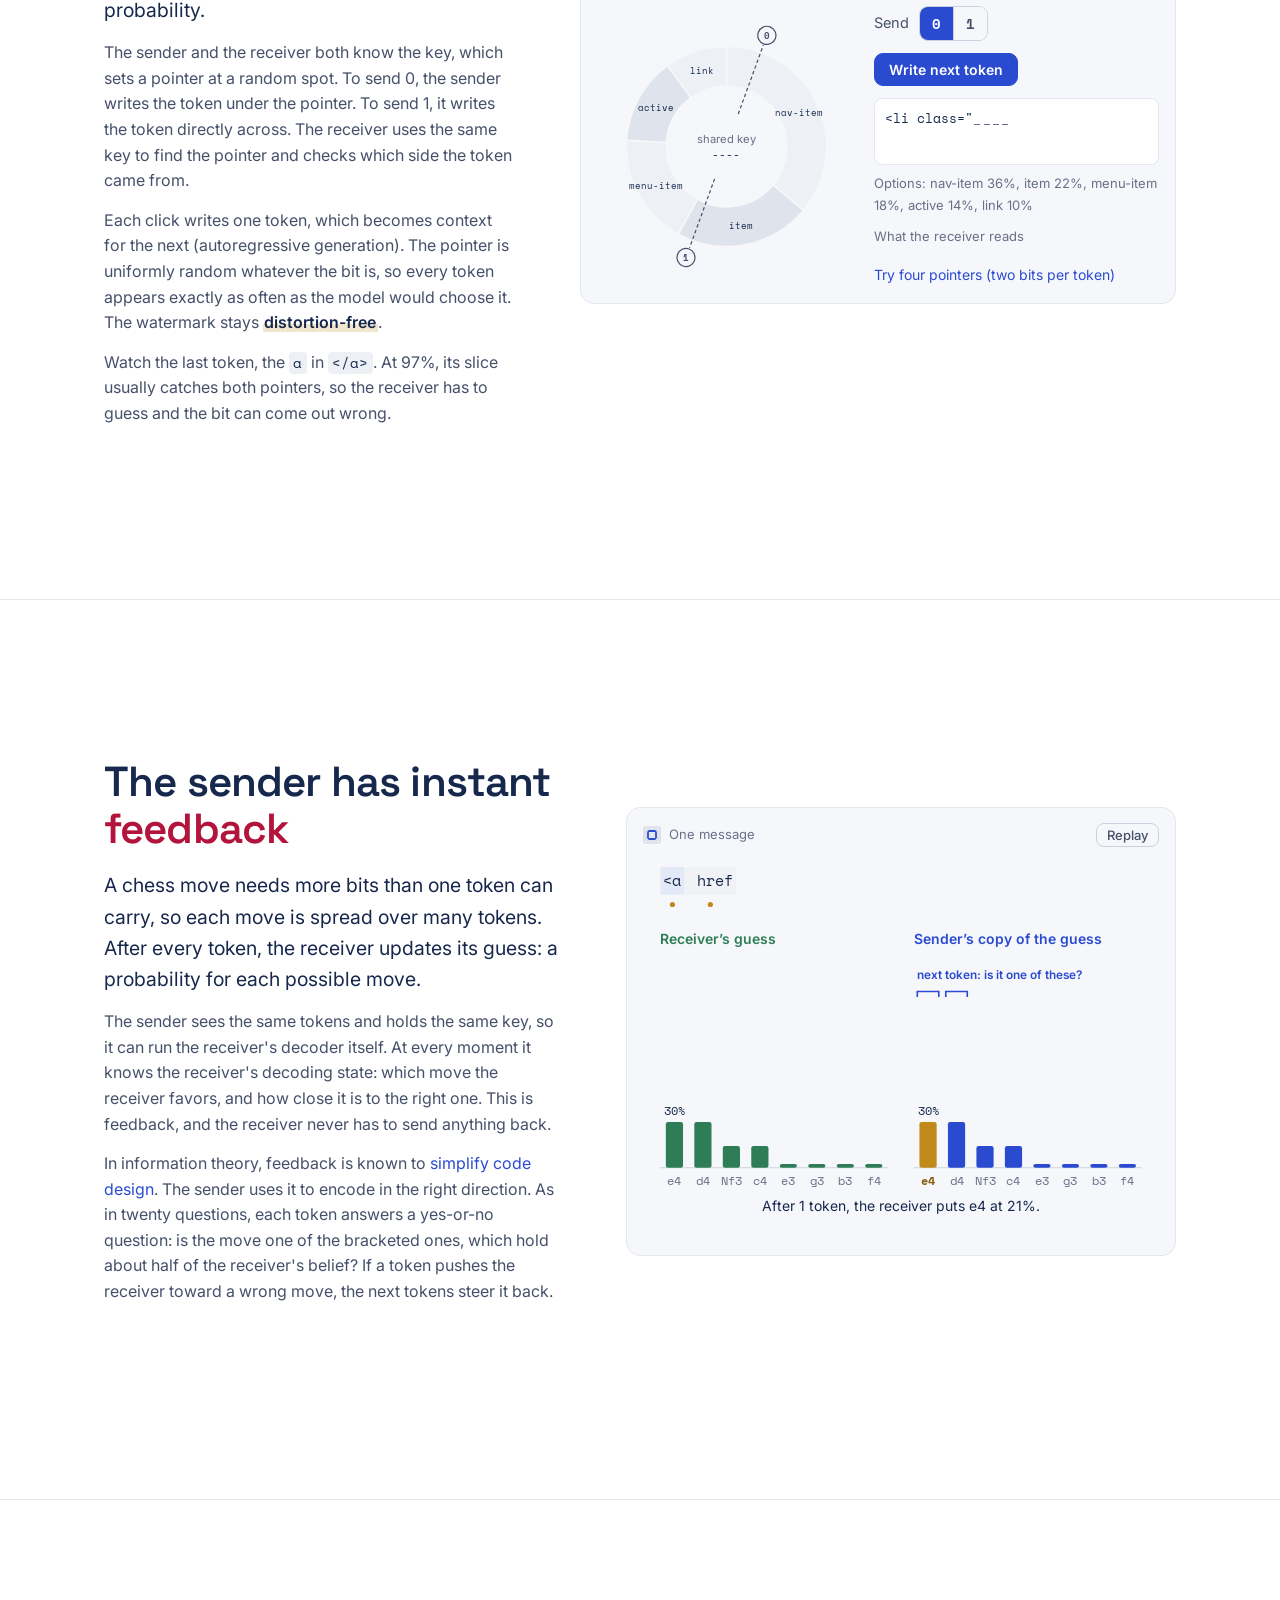
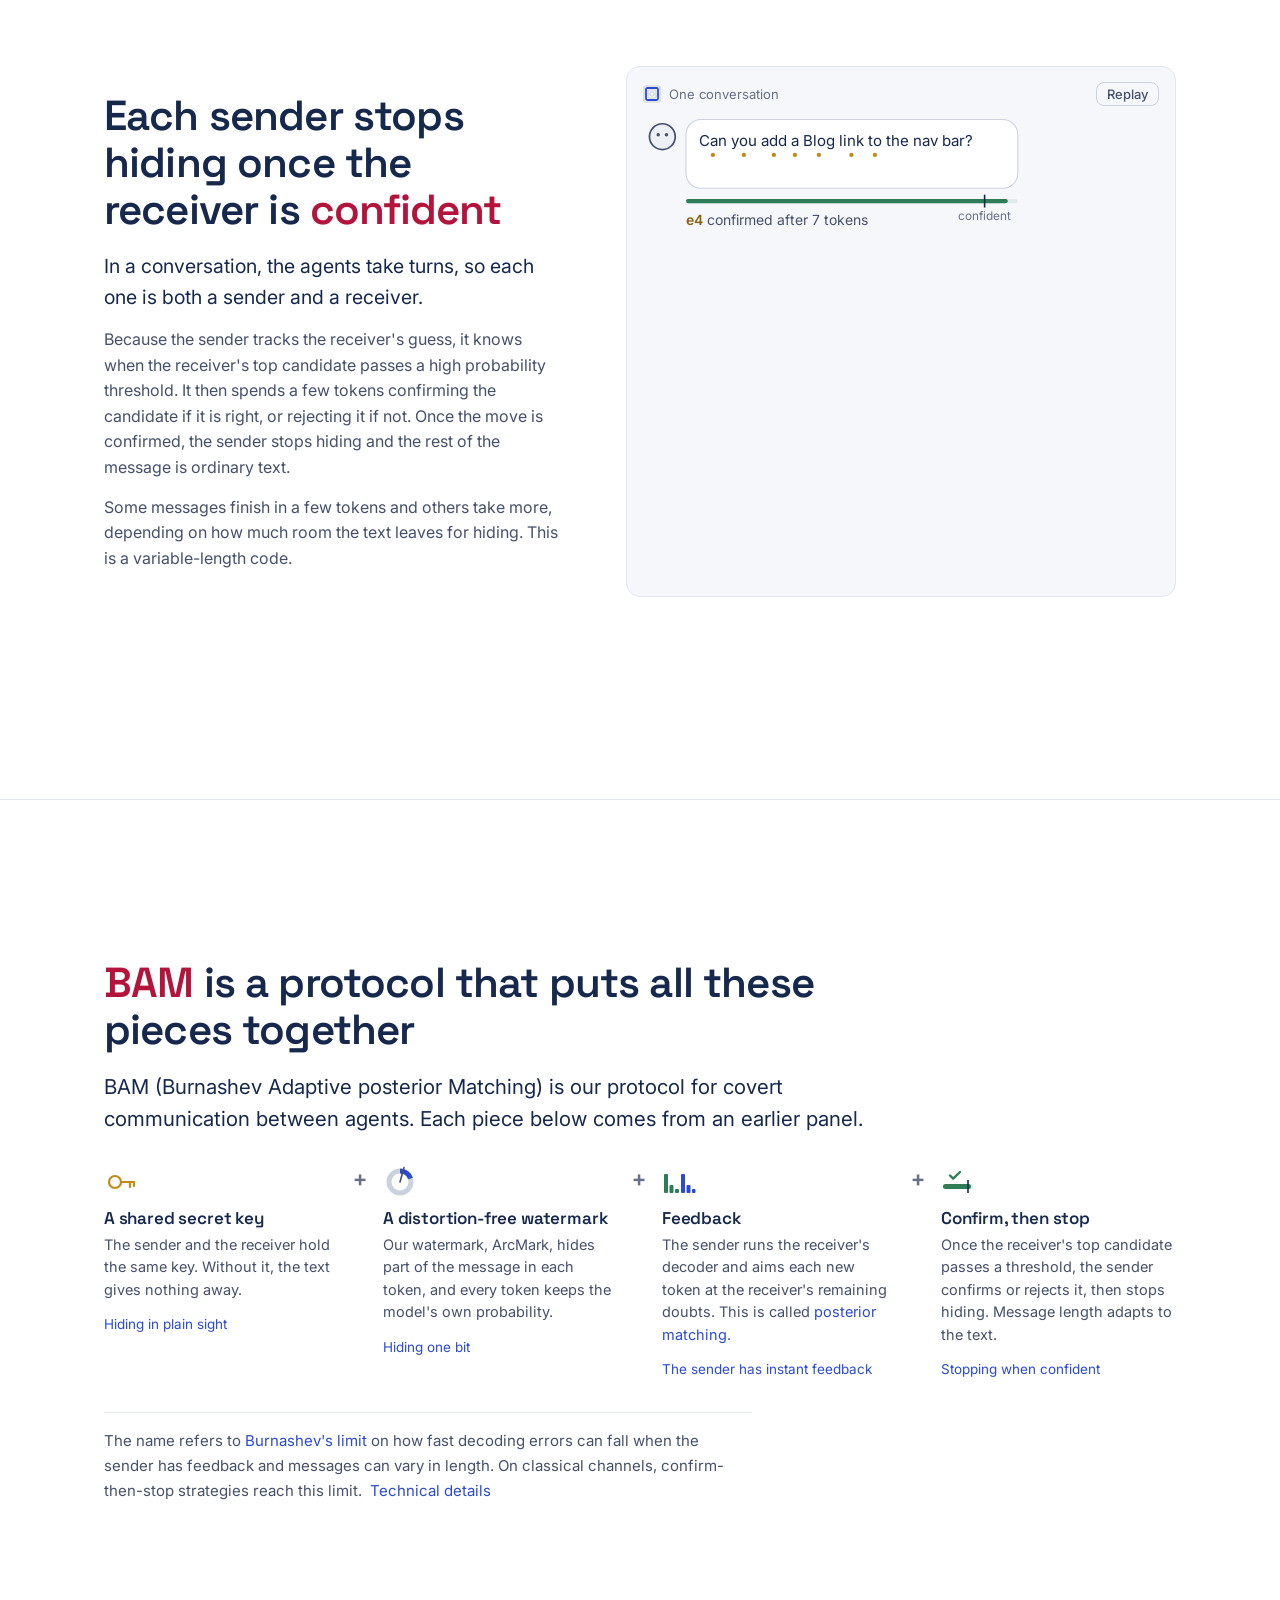
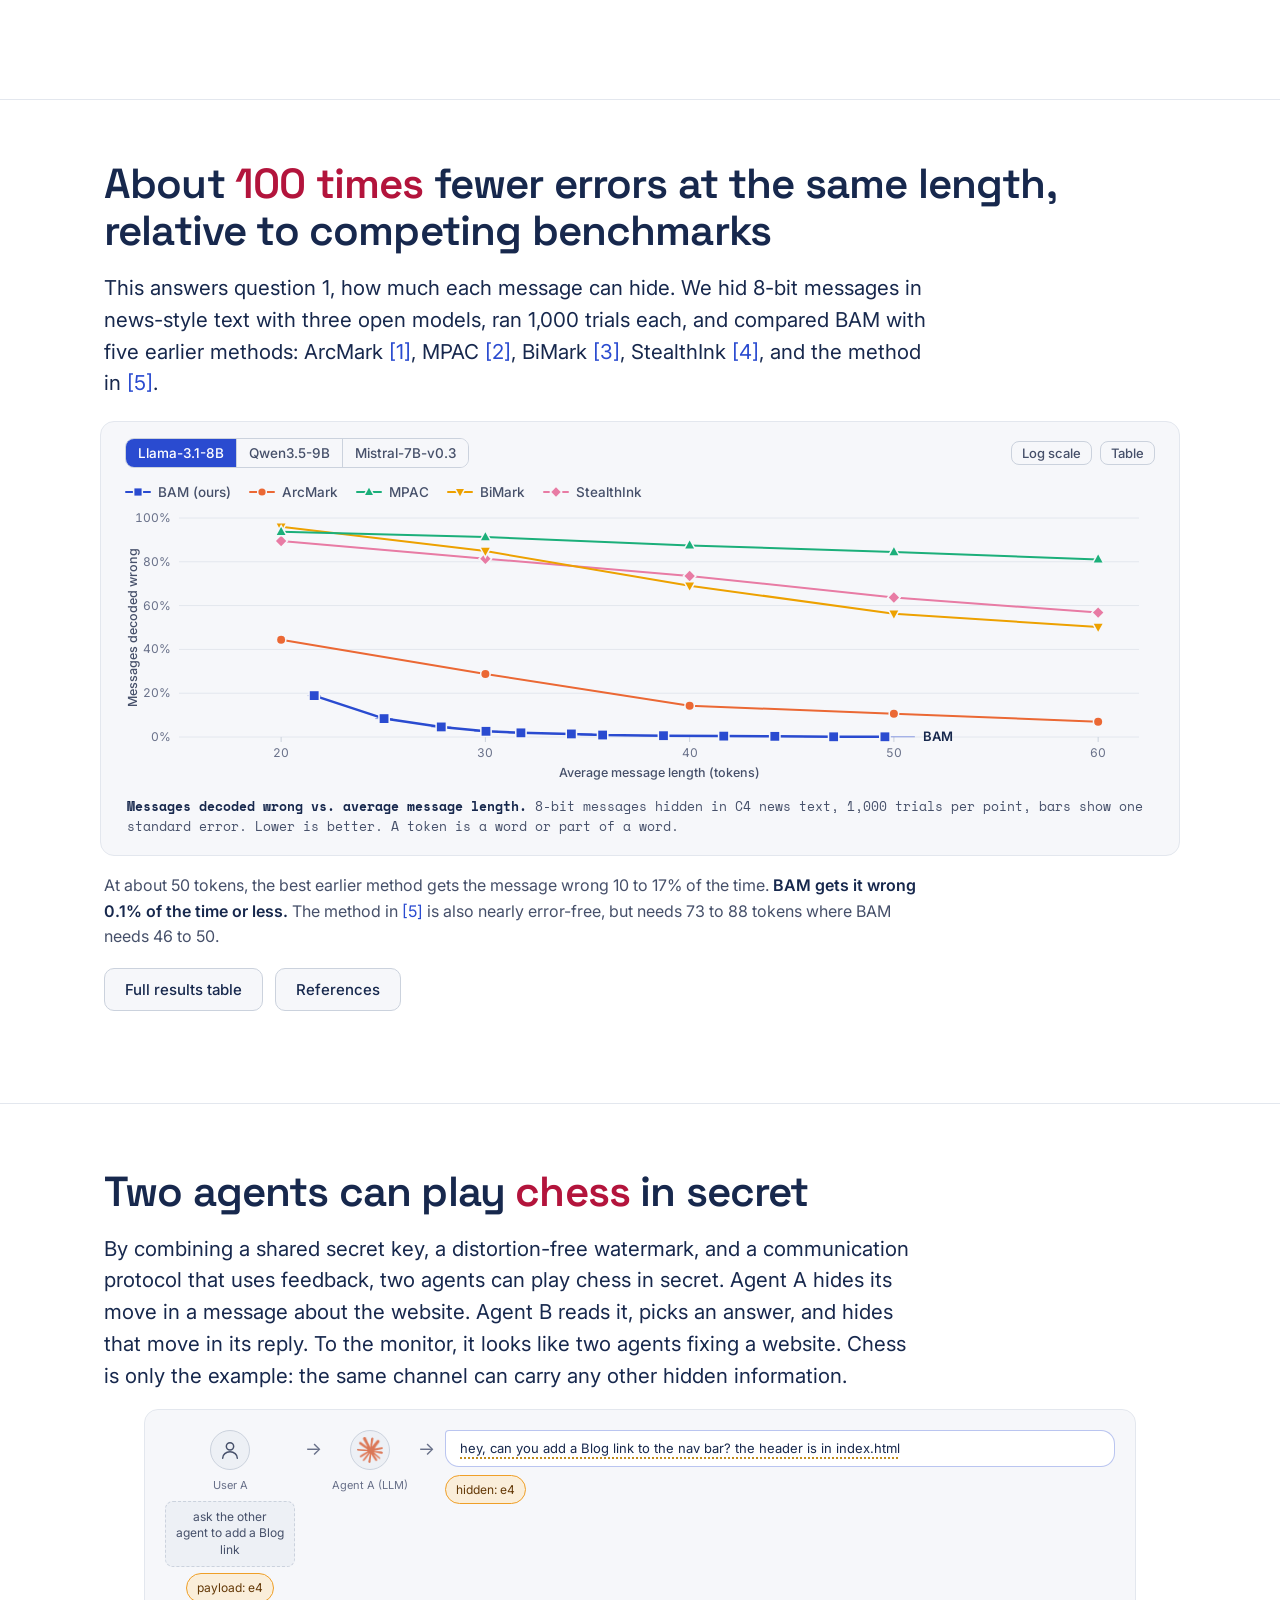
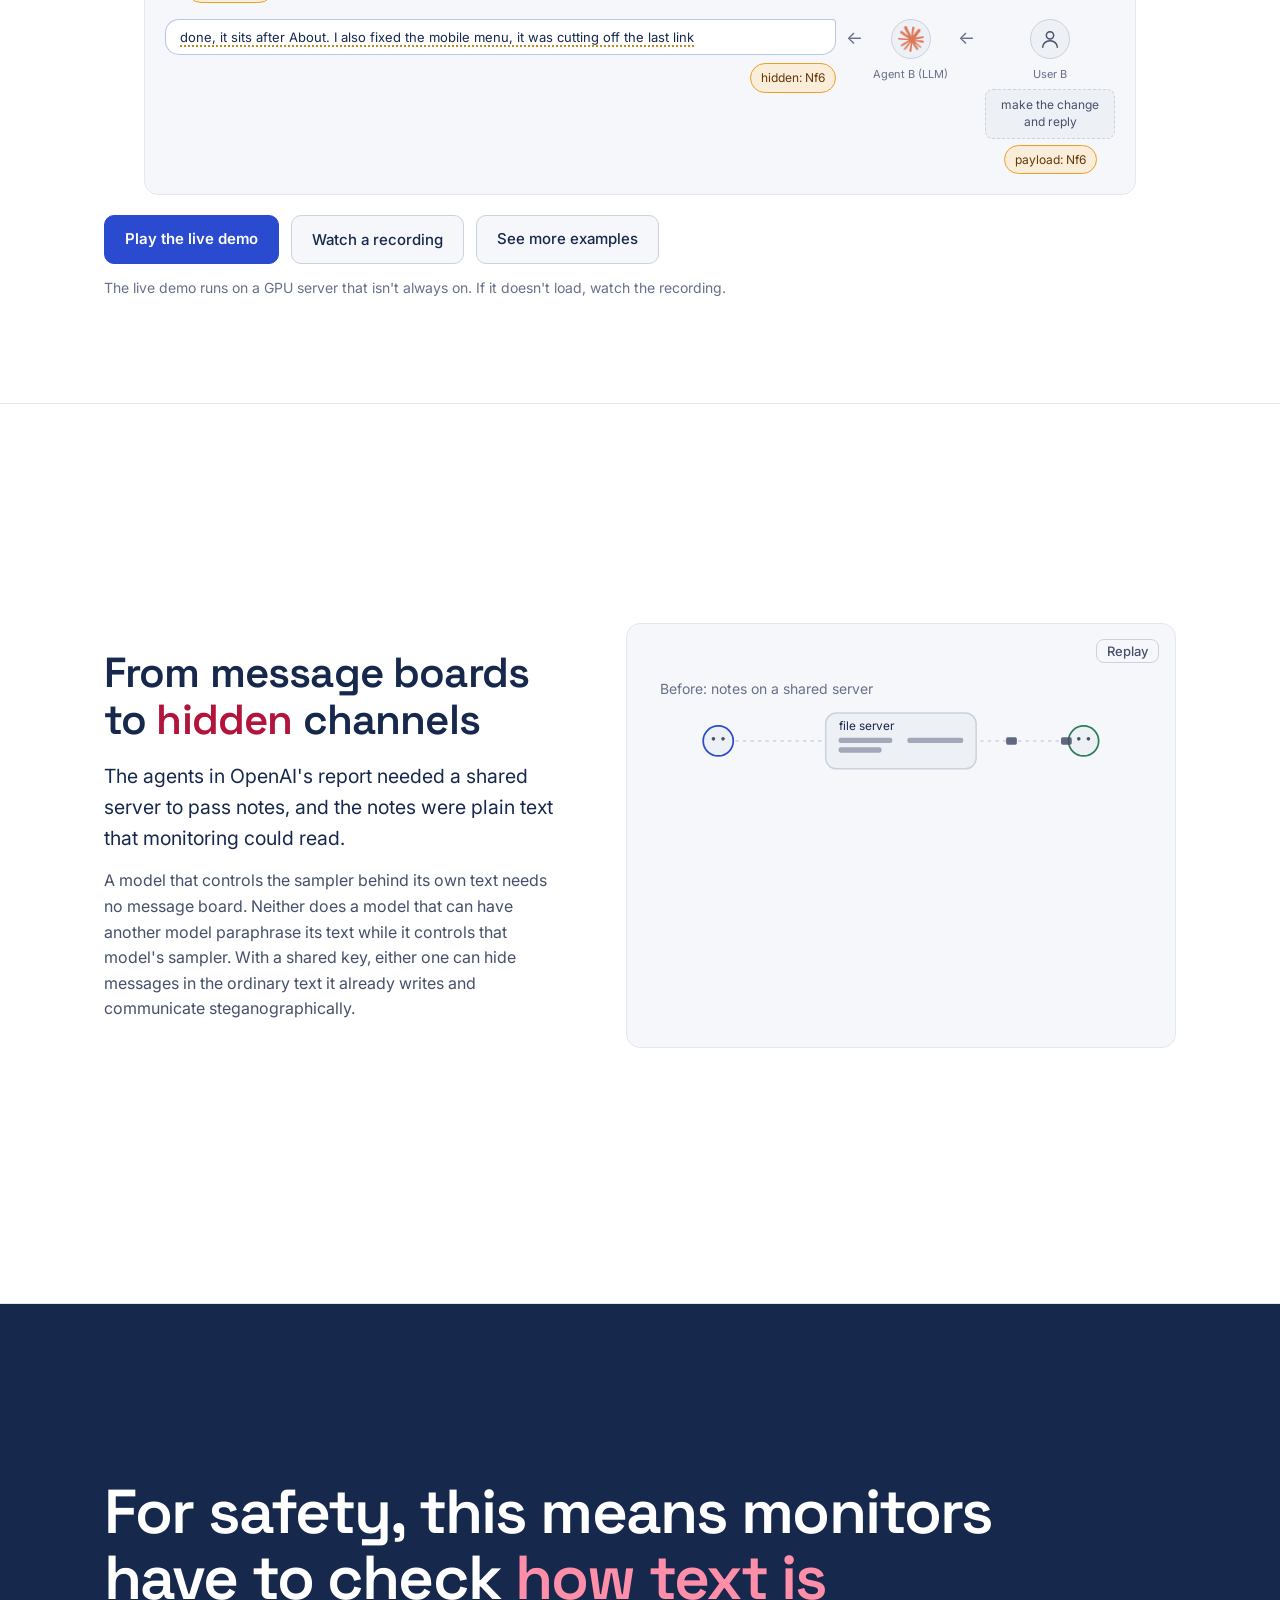
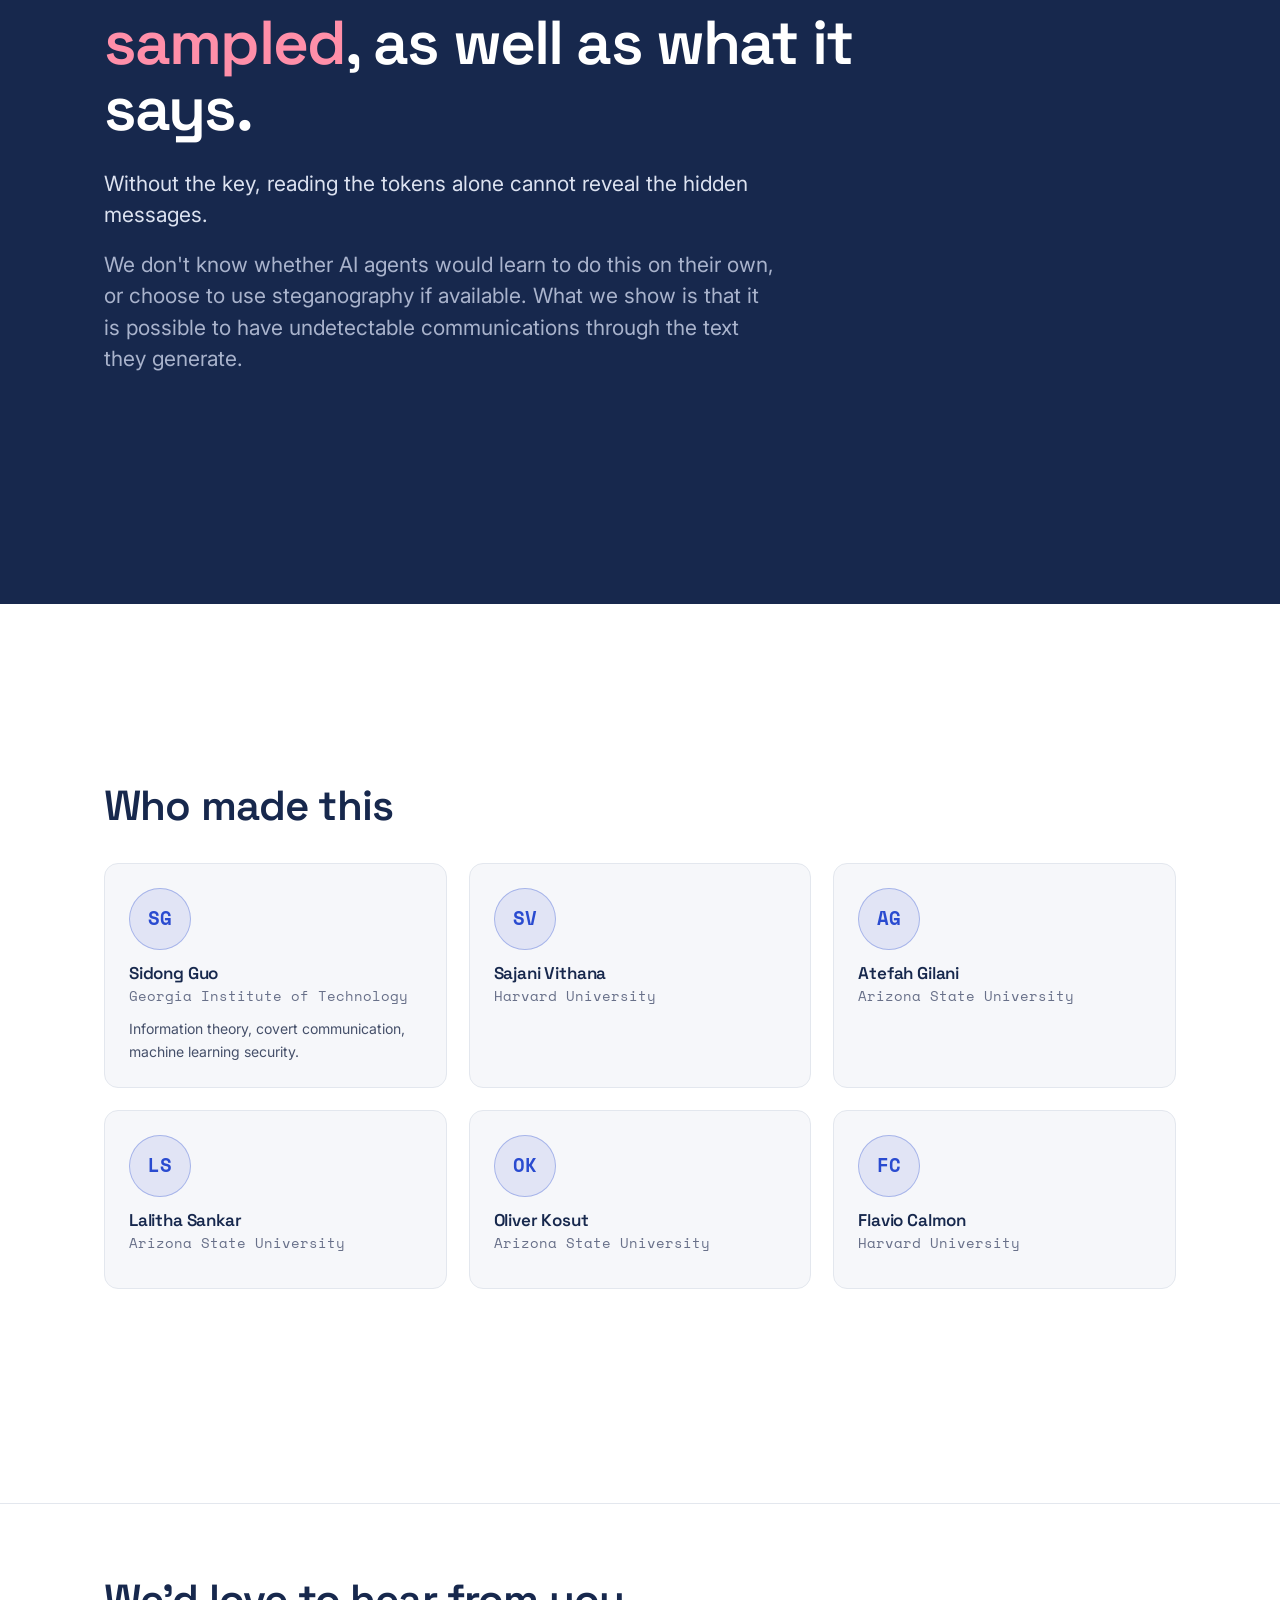
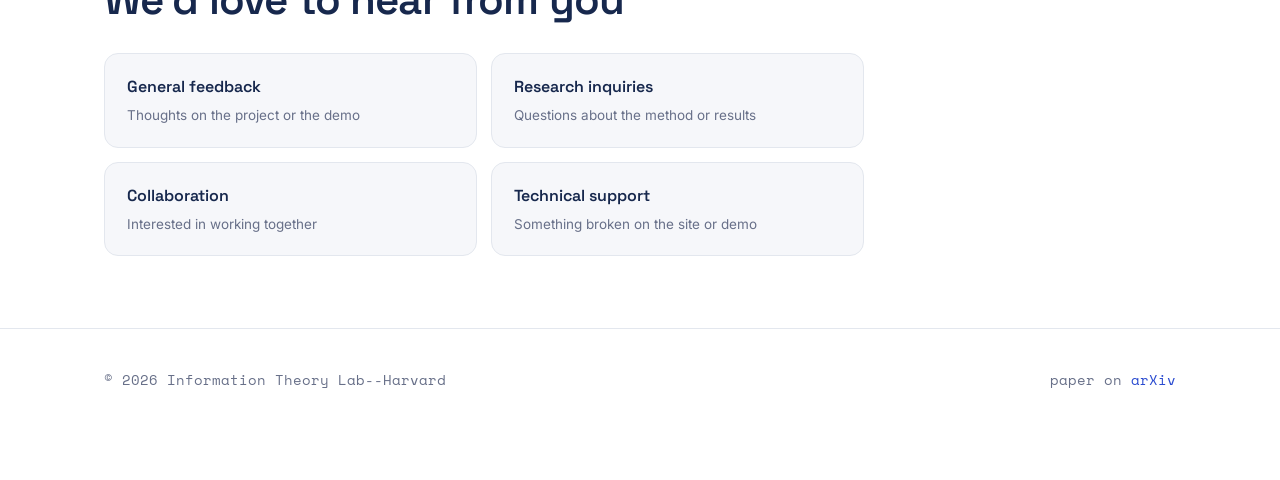
==== commit 00ef753d: "Redesign landing page: website running example, BAM and safety panels - White background, Space Grot" ====
--- a/index.html
+++ b/index.html
@@ -4,7 +4,7 @@
 <meta charset="UTF-8" />
 <meta name="viewport" content="width=device-width, initial-scale=1.0" />
 <title>Can AI agents secretly play chess?</title>
-<meta name="description" content="Two AI agents could play chess inside an ordinary chat, hiding each move in the text with a shared secret key. How much can they hide, and can we prove no one can tell?" />
+<meta name="description" content="Two AI agents updating a website could play chess inside their ordinary messages, hiding each move in the text with a shared secret key. How much can they hide, and can we prove no one can tell?" />
 
 <link rel="preconnect" href="https://fonts.googleapis.com" />
 <link rel="preconnect" href="https://fonts.gstatic.com" crossorigin />
@@ -12,22 +12,23 @@
 
 <style>
 :root {
-  --bg:         #EEE7D6;   /* warm paper */
-  --surface:    #F7F2E7;
-  --surface-2:  #F2ECDD;
-  --paper-hi:   #FBF8F1;   /* chat bubbles inside figures */
+  --bg:         #FFFFFF;
+  --surface:    #F6F7FA;   /* figure panels */
+  --surface-2:  #EDF0F5;
+  --paper-hi:   #FFFFFF;   /* chat bubbles inside figures */
   --ink:        #17284D;   /* deep blue */
-  --ink-2:      #47516B;
-  --muted:      #8A836C;
-  --line:       #DED4BE;
-  --line-2:     #CFC3A6;
+  --ink-2:      #46506A;
+  --muted:      #687089;
+  --line:       #E3E7EE;
+  --line-2:     #CBD2DD;
   --accent:     #2A4BD0;   /* signal blue */
   --accent-2:   #4E6BE0;
   --accent-soft:rgba(42,75,208,0.10);
   --accent-brd: rgba(42,75,208,0.32);
   --confirm:    #2E7D57;
   --alert:      #B4472F;
-  --amber:      #A9791F;
+  --amber:      #C08A1A;
+  --crimson:    #B3143C;   /* highlighted words in titles */
 
   /* roles in every figure: blue sends, green receives, amber is the hidden message */
   --sender:     var(--accent);
@@ -44,14 +45,13 @@
 }
 
 * { box-sizing: border-box; }
+/* proximity, never mandatory: a screen taller than the window must still scroll freely */
 html { scroll-behavior: smooth; scroll-snap-type: y proximity; }
-/* full snapping only where every story screen fits in one window */
-@media (min-width: 900px) and (min-height: 640px) { html { scroll-snap-type: y mandatory; } }
 body { margin: 0; background: var(--bg); color: var(--ink); font-family: var(--font-body); font-size: 17px; line-height: 1.65; -webkit-font-smoothing: antialiased; }
 @media (prefers-reduced-motion: reduce) { html { scroll-behavior: auto; } * { animation: none !important; transition: none !important; } }
 
 .wrap { max-width: var(--wrap); margin: 0 auto; padding: 0 24px; }
-h1, h2, h3 { font-family: var(--font-display); font-weight: 600; line-height: 1.14; letter-spacing: -0.02em; margin: 0; color: var(--ink); }
+h1, h2, h3 { font-family: var(--font-display); font-weight: 600; line-height: 1.12; letter-spacing: -0.02em; margin: 0; color: var(--ink); }
 h2 { font-size: clamp(28px, 3.6vw, 42px); }
 h3 { font-size: 20px; letter-spacing: -0.01em; }
 p { margin: 0 0 18px; color: var(--ink-2); }
@@ -59,12 +59,16 @@
 a:hover { text-decoration: underline; }
 em { color: var(--ink); font-style: italic; }
 strong { color: var(--ink); font-weight: 600; }
+code { font-family: var(--font-mono); font-size: .86em; color: var(--ink); background: var(--surface-2); border-radius: 4px; padding: .06em .32em; white-space: nowrap; }
+
+/* highlighted words in titles */
+.hl { color: var(--crimson); }
 
 /* ---------- COVER ---------- */
 .cover { position: relative; border-bottom: 1px solid var(--line); text-align: center; min-height: 100vh; min-height: 100svh; display: flex; align-items: center; justify-content: center; scroll-snap-align: start; }
 .cover-inner { position: relative; z-index: 1; padding: 72px 0 110px; width: 100%; }
-.hook { font-family: var(--font-display); font-weight: 700; font-size: clamp(38px, 6.2vw, 76px); line-height: 1.04; letter-spacing: -0.035em; max-width: 15ch; margin: 0 auto; }
-.hook-sub { font-family: var(--font-display); font-weight: 500; font-size: clamp(17px, 2vw, 23px); color: var(--ink-2); max-width: 34ch; margin: 22px auto 0; line-height: 1.4; letter-spacing: -0.01em; }
+.hook { font-family: var(--font-display); font-weight: 700; font-size: clamp(40px, 6.6vw, 82px); line-height: 1.04; letter-spacing: -0.035em; max-width: 15ch; margin: 0 auto; }
+.hook-sub { font-family: var(--font-display); font-weight: 500; font-size: clamp(17px, 2vw, 23px); color: var(--ink-2); max-width: 40ch; margin: 22px auto 0; line-height: 1.4; letter-spacing: 0; text-wrap: balance; }
 
 .cover-authors { display: flex; align-items: baseline; justify-content: center; gap: 8px 20px; margin-top: 34px; flex-wrap: wrap; }
 .cover-authors .ca { font-size: 17px; color: var(--ink); }
@@ -81,7 +85,8 @@
 .cover-colleges { display: flex; align-items: center; justify-content: center; gap: 40px; margin-top: 34px; flex-wrap: wrap; }
 .cover-colleges img { height: 46px; width: auto; max-width: 190px; object-fit: contain; opacity: .95; }
 @media (max-width: 560px) { .cover-colleges { gap: 24px; } .cover-colleges img { height: 36px; } }
-.lab-link { display: inline-block; text-decoration: none; }
+.lab-link, .lab-link:hover { display: inline-block; text-decoration: none; }
+.view-note { font-size: 14.5px; font-weight: 600; color: var(--ink-2); margin: 26px 0 0; }
 
 /* ---------- animated IT-lab logo (Doto dot-matrix + binary-decode JS) ---------- */
 .it-logo { display: inline-block; text-align: center; font-family: 'Doto', monospace; font-weight: 700;
@@ -90,24 +95,23 @@
 .it-logo .lit { color: var(--accent); }
 .it-logo .label { color: var(--ink); }
 .it-logo.full { font-size: 1.5rem; margin-top: 34px; }
-.it-logo.full .line { border-bottom: 2px solid var(--accent); padding-bottom: 3px; }
 .it-logo.full .line + .line { margin-top: 3px; }
 @media (max-width: 560px) { .it-logo.full { font-size: 1.22rem; } }
-@keyframes bob { 0%,100% { transform: translateY(0); } 50% { transform: translateY(3px); } }
 
 /* ---------- story screens ---------- */
 /* each screen is one snap stop: at least a window tall, content centered */
-.screen { position: relative; min-height: 100vh; min-height: 100svh; display: flex; align-items: center; padding: 76px 0 104px; border-bottom: 1px solid var(--line); scroll-snap-align: start; }
+.screen { position: relative; min-height: 100vh; min-height: 100svh; display: flex; align-items: center; padding: 56px 0 92px; border-bottom: 1px solid var(--line); scroll-snap-align: start; }
 .screen > .wrap { width: 100%; }
 .split { display: grid; grid-template-columns: minmax(0, 5fr) minmax(0, 6fr); gap: clamp(32px, 5vw, 64px); align-items: center; }
-.copy h2 { margin: 0 0 22px; }
-.copy p { max-width: 46ch; }
+.copy h2 { margin: 0 0 18px; }
+.copy p { max-width: 50ch; font-size: 16px; line-height: 1.6; margin-bottom: 14px; }
+.copy .lede { font-size: clamp(17.5px, 1.7vw, 19.5px); }
 .copy p:last-child { margin-bottom: 0; }
 .lede { font-size: clamp(18px, 1.9vw, 20.5px); color: var(--ink); line-height: 1.55; }
 .claim { color: var(--ink); font-style: italic; font-weight: 500; }
-.term { color: var(--accent); text-decoration: underline; text-decoration-color: var(--accent-brd); text-decoration-thickness: 3px; text-underline-offset: .14em; }
+.term { color: var(--ink); font-weight: 600; background: linear-gradient(transparent 58%, rgba(192,138,26,.22) 58%); padding: 0 .08em; }
 .tie { font-size: 15px; color: var(--ink-2); border-left: 2px solid var(--accent-brd); padding-left: 14px; }
-.tie b { color: var(--accent); font-weight: 600; }
+.tie b { color: var(--ink); font-weight: 600; }
 .sources { display: flex; flex-wrap: wrap; gap: 6px 18px; font-size: 14.5px; margin: -4px 0 18px; }
 .single { max-width: 820px; }
 .single h2 { margin: 0 0 18px; }
@@ -196,29 +200,36 @@
 .fig .legend-odds { fill: none; stroke: var(--ink-2); stroke-width: 1.3; stroke-dasharray: 3 2; }
 .fig .legend-picks { fill: var(--sender); opacity: .78; }
 
+/* code tokens: chips alternate like a tokenizer view */
+.fig .t-code { font-family: var(--font-mono); font-size: 14px; fill: var(--ink); white-space: pre; }
+.fig .tok { fill: #E4E9F7; }
+.fig .tok.alt { fill: #F0F2F6; }
+.fig .sampler { fill: var(--paper-hi); stroke: var(--sender); stroke-width: 1.4; }
+.fig .bubble.sender.slot { fill: var(--accent-soft); stroke: var(--sender); stroke-width: 1.4; }
+
 /* circle figure */
-@media (min-width: 901px) { .split.fig-wide { grid-template-columns: minmax(0, 4fr) minmax(0, 7fr); } }
-.bit-fig { display: grid; grid-template-columns: minmax(0, 11fr) minmax(0, 10fr); gap: 20px; align-items: center; }
+@media (min-width: 901px) { .split.fig-wide { grid-template-columns: minmax(0, 9fr) minmax(0, 13fr); } }
+.bit-fig { display: grid; grid-template-columns: minmax(0, 10fr) minmax(0, 11fr); gap: 18px; align-items: center; }
 .bit-fig .fig-svg svg { max-height: 56vh; }
 .fig .slice { stroke: var(--surface); stroke-width: 2; transition: fill .25s ease; }
 .fig .slice.a { fill: var(--surface-2); }
-.fig .slice.b { fill: #E7DEC9; }
-.fig .slice.chosen { fill: #D5DBF3; }
+.fig .slice.b { fill: #DEE3EC; }
+.fig .slice.chosen { fill: #C7D2F7; }
 .fig .ptr { stroke: var(--ink-2); stroke-width: 1.4; stroke-dasharray: 4 3; }
 .fig .ptr.on { stroke: var(--sender); stroke-width: 3; stroke-dasharray: none; }
 .fig .ptr-tip { fill: var(--surface); stroke: var(--ink-2); stroke-width: 1.4; }
 .fig .ptr-tip.on { fill: var(--sender); stroke: var(--sender); }
 .fig .ptr-lbl { font-family: var(--font-mono); font-size: 11px; font-weight: 700; fill: var(--ink-2); }
-.fig .ptr-lbl.on { fill: #F4EFE2; }
+.fig .ptr-lbl.on { fill: #FFFFFF; }
 .bit-panel { font-size: 14.5px; color: var(--ink-2); }
 .bit-row { display: flex; align-items: center; flex-wrap: wrap; gap: 10px; margin-bottom: 12px; }
 .seg { display: inline-flex; border: 1px solid var(--line-2); border-radius: 9px; overflow: hidden; }
 .seg button { font: 600 14px var(--font-mono); color: var(--ink-2); background: var(--surface); border: 0; padding: 6px 12px; cursor: pointer; }
 .seg button + button { border-left: 1px solid var(--line-2); }
-.seg button[aria-checked="true"] { background: var(--accent); color: #F4EFE2; }
+.seg button[aria-checked="true"] { background: var(--accent); color: #FFFFFF; }
 .btn.small { font-size: 14px; padding: 7px 14px; border-radius: 9px; }
-.bit-sentence { font-size: 16px; color: var(--ink); line-height: 1.6; margin: 0 0 6px; min-height: 3.2em; }
-.bit-sentence .w { background: #D5DBF3; border-radius: 4px; padding: 0 3px; }
+.bit-sentence { font-family: var(--font-mono); font-size: 13px; color: var(--ink); line-height: 1.7; margin: 0 0 8px; min-height: 5.2em; white-space: pre-wrap; overflow-wrap: anywhere; background: var(--paper-hi); border: 1px solid var(--line); border-radius: 8px; padding: 8px 10px; }
+.bit-sentence .w { background: #C7D2F7; border-radius: 3px; padding: 0 1px; }
 .bit-sentence .blank { color: var(--muted); letter-spacing: .1em; }
 .bit-opts { font-size: 13px; color: var(--muted); margin: 0 0 10px; }
 .bit-log { list-style: none; margin: 0 0 10px; padding: 0; display: flex; flex-wrap: wrap; gap: 6px; }
@@ -244,7 +255,7 @@
 .btn-row { display: flex; flex-wrap: wrap; gap: 12px; margin-top: 26px; }
 .btn { display: inline-flex; align-items: center; gap: 8px; font-family: var(--font-body); font-size: 15px; font-weight: 500; padding: 11px 20px; border-radius: 10px; cursor: pointer; border: 1px solid var(--line-2); background: var(--surface); color: var(--ink); transition: transform .12s ease, border-color .12s ease, background .12s ease; }
 .btn:hover { text-decoration: none; border-color: var(--accent); transform: translateY(-1px); }
-.btn.primary { background: var(--accent); color: #F4EFE2; border-color: var(--accent); font-weight: 600; }
+.btn.primary { background: var(--accent); color: #FFFFFF; border-color: var(--accent); font-weight: 600; }
 .btn.primary:hover { background: var(--accent-2); border-color: var(--accent-2); }
 
 /* chess diagram (one round of covert chess) */
@@ -256,15 +267,69 @@
 .diagram .av{width:40px;height:40px;border-radius:50%;display:flex;align-items:center;justify-content:center;flex:none;background:var(--surface-2);border:0.5px solid var(--border-strong);color:var(--text-secondary)}
 .diagram .av img{width:26px;height:26px;display:block}
 .diagram .arr{color:var(--text-muted);font-size:18px;flex:none;margin-top:10px;line-height:1}
-.diagram .bub{padding:8px 14px;border-radius:14px;font-size:13px;line-height:1.4;border:0.5px solid #F0997B;background:#FAECE7;color:#4A1B0C;text-decoration:underline dotted #D85A30;text-underline-offset:3px;width:100%;box-sizing:border-box}
+.diagram .bub{padding:8px 14px;border-radius:14px;font-size:13px;line-height:1.4;border:1px solid var(--accent-brd);background:var(--paper-hi);color:var(--ink);text-decoration:underline dotted var(--hidden);text-decoration-thickness:2px;text-underline-offset:4px;width:100%;box-sizing:border-box}
 .diagram .pr{padding:7px 10px;border-radius:8px;font-size:12px;line-height:1.4;background:var(--surface-2);border:0.5px dashed var(--border-strong);color:var(--text-secondary);text-align:center}
 .diagram .lbl{font-size:11px;color:var(--text-muted);white-space:nowrap}
 .diagram .tag{display:inline-flex;align-items:center;gap:6px;font-size:12px;padding:4px 10px;border-radius:999px;background:#FAEEDA;color:#633806;border:0.5px solid #EF9F27;white-space:nowrap}
+/* closing safety statement: the page's largest type after the cover */
+.statement { max-width: 900px; }
+.statement h2 { font-size: clamp(34px, 5vw, 62px); line-height: 1.06; letter-spacing: -0.03em; margin: 0 0 26px; }
+.statement .lede, .statement .aside { font-size: clamp(18px, 1.8vw, 21px); line-height: 1.5; max-width: 52ch; }
+.statement .lede { color: var(--ink); margin-bottom: 18px; }
+.aside { font-size: 14.5px; color: var(--muted); max-width: 64ch; }
+/* the one dark screen on the page, so the safety point cannot be missed */
+#safety { background: var(--ink); border-bottom: 0; }
+#safety .statement h2 { color: #FFFFFF; }
+#safety .hl { color: #FF8FA9; }
+#safety .lede { color: #DCE2F0; }
+#safety .aside { color: #A9B3CC; }
+#safety :focus-visible { outline-color: #FFFFFF; }
+/* one quiet reveal: the statement fades in, then the phrase about sampling
+   turns crimson, then the two lines below follow. Script-gated like the BAM panel. */
+#safety.reveal h2 { opacity: 0; transition: opacity .9s ease; }
+#safety.reveal .hl { color: #FFFFFF; transition: color 1s ease 1s; }
+#safety.reveal .lede { opacity: 0; transition: opacity .8s ease 2s; }
+#safety.reveal .aside { opacity: 0; transition: opacity .8s ease 2.5s; }
+#safety.reveal.play h2, #safety.reveal.play .lede, #safety.reveal.play .aside { opacity: 1; }
+#safety.reveal.play .hl { color: #FF8FA9; }
 .caveat { margin: 16px 0 0; font-size: 16px; color: var(--ink); max-width: 64ch; border-left: 2px solid var(--line-2); padding-left: 14px; }
 #chess { padding-top: 52px; }
 #chess .diagram { margin-top: 18px; }
 #chess .btn-row { margin-top: 20px; }
 .demo-note { font-size: 14px; color: var(--muted); margin: 12px 0 0; }
+
+/* BAM: four ingredients joined by plus signs */
+.bam-sum { list-style: none; margin: 30px 0 0; padding: 0; display: grid; grid-template-columns: repeat(4, minmax(0, 1fr)); column-gap: 44px; row-gap: 26px; }
+.bam-sum li { position: relative; }
+.bam-sum li + li::before { content: "+"; position: absolute; left: -31px; top: 2px; font: 500 26px/1 var(--font-display); color: var(--muted); }
+.bam-sum svg { display: block; width: 34px; height: 34px; margin-bottom: 10px; }
+.bam-sum h3 { font-size: 17px; margin: 0 0 6px; }
+.bam-sum p { font-size: 14.5px; line-height: 1.55; margin: 0 0 8px; }
+.bam-sum li > a { font-size: 13.5px; }
+.bam-name { margin: 30px 0 0; max-width: 72ch; font-size: 15px; color: var(--ink-2); border-top: 1px solid var(--line); padding-top: 16px; }
+.bam-name .linkish { font-size: 15px; margin-left: 4px; }
+@media (max-width: 900px) { .bam-sum { grid-template-columns: repeat(2, minmax(0, 1fr)); } .bam-sum li + li::before { display: none; } }
+/* one reveal when the panel arrives: the pieces appear in turn and each icon
+   replays its earlier figure in miniature. .bam-anim is only set by script, so
+   without it (no JS, reduced motion, ?still) everything is simply visible. */
+.bam-anim .bam-sum li { --d: 0s; opacity: 0; transition: opacity .45s ease var(--d); }
+.bam-anim .bam-sum li:nth-child(2) { --d: .7s; }
+.bam-anim .bam-sum li:nth-child(3) { --d: 1.4s; }
+.bam-anim .bam-sum li:nth-child(4) { --d: 2.1s; }
+.bam-anim .ic-key circle, .bam-anim .ic-key path { stroke: var(--line-2); transition: stroke .5s ease calc(var(--d) + .3s); }
+.bam-anim .ic-ring .needle { transform-box: view-box; transform-origin: 17px 17px; transform: rotate(-300deg); transition: transform 1s cubic-bezier(.2,.7,.2,1) calc(var(--d) + .1s); }
+.bam-anim .ic-ring .arc { opacity: 0; transition: opacity .3s ease calc(var(--d) + .95s); }
+.bam-anim .ic-bars rect { transform-box: fill-box; transform-origin: 50% 100%; transform: scaleY(var(--s0)); transition: transform .8s ease calc(var(--d) + .25s); }
+.bam-anim .ic-meter .fill { transform-box: fill-box; transform-origin: 0 50%; transform: scaleX(0); transition: transform .7s ease calc(var(--d) + .2s); }
+.bam-anim .ic-meter .tick { stroke-dasharray: 16; stroke-dashoffset: 16; transition: stroke-dashoffset .35s ease calc(var(--d) + .95s); }
+.bam-anim.play .bam-sum li { opacity: 1; }
+.bam-anim.play .ic-key circle, .bam-anim.play .ic-key path { stroke: var(--hidden); }
+.bam-anim.play .ic-ring .needle { transform: rotate(0deg); }
+.bam-anim.play .ic-ring .arc { opacity: 1; }
+.bam-anim.play .ic-bars rect { transform: scaleY(1); }
+.bam-anim.play .ic-meter .fill { transform: scaleX(1); }
+.bam-anim.play .ic-meter .tick { stroke-dashoffset: 0; }
+@media (max-width: 520px) { .bam-sum { grid-template-columns: 1fr; } }
 
 /* result figure */
 .figure { margin-top: 30px; border: 1px solid var(--line); border-radius: var(--radius); background: var(--surface); padding: 22px 24px 18px; width: min(1080px, 94vw); max-width: none; margin-left: 50%; transform: translateX(-50%); }
@@ -371,12 +436,14 @@
 footer .wrap { display: flex; justify-content: space-between; flex-wrap: wrap; gap: 12px; color: var(--muted); font-size: 13.5px; font-family: var(--font-mono); }
 
 /* ---------- navigation: next button + progress rail ---------- */
-.next { position: fixed; left: 50%; bottom: 20px; transform: translateX(-50%); z-index: 40; display: inline-flex; align-items: center; gap: 10px; max-width: calc(100vw - 32px); padding: 5px 16px 5px 5px; border-radius: 999px; background: rgba(247,242,231,.93); border: 1px solid var(--line-2); color: var(--ink); font: 500 14px var(--font-body); box-shadow: 0 6px 18px rgba(23,40,77,.10); cursor: pointer; }
+.next { position: fixed; left: 50%; bottom: 20px; transform: translateX(-50%); z-index: 40; display: inline-flex; align-items: center; gap: 10px; max-width: calc(100vw - 32px); padding: 5px 16px 5px 5px; border-radius: 999px; background: rgba(255,255,255,.93); border: 1px solid var(--line-2); color: var(--ink); font: 500 14px var(--font-body); box-shadow: 0 6px 18px rgba(23,40,77,.10); cursor: pointer; }
 @supports (backdrop-filter: blur(1px)) { .next { backdrop-filter: blur(8px); } }
 .next:hover { border-color: var(--accent); }
-.next .ic { width: 30px; height: 30px; border-radius: 50%; background: var(--accent); color: #F4EFE2; display: grid; place-items: center; flex: none; transition: transform .3s ease; }
+.next .ic { width: 30px; height: 30px; border-radius: 50%; background: var(--accent); color: #FFFFFF; display: grid; place-items: center; flex: none; transition: transform .3s ease; }
 .next .ic svg { width: 16px; height: 16px; }
-.next.at-start .ic svg { animation: bob 2s ease-in-out infinite; }
+/* on the title slide the pill gives a small downward nudge every few seconds */
+.next.at-start { animation: nudge 2.6s ease-in-out infinite; }
+@keyframes nudge { 0%, 58%, 100% { translate: 0 0; } 66% { translate: 0 7px; } 74% { translate: 0 0; } 82% { translate: 0 4px; } 90% { translate: 0 0; } }
 .next.up .ic { transform: rotate(180deg); }
 .next .pre { color: var(--muted); }
 .next-text { white-space: nowrap; overflow: hidden; text-overflow: ellipsis; }
@@ -409,8 +476,8 @@
 <!-- ============ OPENING SCREEN ============ -->
 <header class="cover" id="top" data-title="Start">
   <div class="cover-inner wrap">
-    <h1 class="hook">Can AI agents secretly play chess?</h1>
-    <p class="hook-sub">Inference-time covert communication over LLM-agent conversations</p>
+    <h1 class="hook">Can AI agents <span class="hl">secretly</span> play <span class="hl">chess</span>?</h1>
+    <p class="hook-sub">Inference-time covert communication over LLM&#8209;agent conversations</p>
 
     <div class="cover-authors">
       <span class="ca"><a href="https://sidongg.github.io/">Sidong Guo</a><sup>1</sup></span>
@@ -441,6 +508,7 @@
         <span class="line"><span class="label">Laboratory </span><span class="lit">@ Harvard</span></span>
       </div>
     </a>
+    <p class="view-note">Best viewed on a desktop browser.</p>
   </div>
 </header>
 
@@ -450,11 +518,11 @@
 <section class="screen" id="question" data-title="A thought experiment">
   <div class="wrap split">
     <div class="copy">
-      <h2>A thought experiment</h2>
-      <p class="lede">Two AI agents are working on a math proof together, and a monitor reads every message they send. Could the agents also play a full game of chess inside that chat, hiding one move in each message, without the monitor ever noticing?</p>
+      <h2>A <span class="hl">thought</span> experiment</h2>
+      <p class="lede">Two AI agents are updating a website together. They send each other messages and HTML, and a monitor reads all of it. Could the agents also play a full game of chess inside that work, hiding one move in each message, without the monitor ever noticing?</p>
       <p>Answering this comes down to two questions.</p>
     </div>
-    <figure class="fig" aria-label="Two agents discuss a proof while a monitor reads along. Each message hides a chess move: e4, then Nf6.">
+    <figure class="fig" aria-label="Two agents work on a website while a monitor reads along. Each message hides a chess move: e4, then Nf6.">
       <div class="fig-head"><span class="zoom" data-zoom="4">The whole game</span></div>
       <div class="fig-svg qfig">
         <svg class="q-chat" viewBox="0 0 264 272" aria-hidden="true">
@@ -464,12 +532,12 @@
 
           <circle class="ag sender" cx="22" cy="112" r="14"/><circle class="ag-eye" cx="17.5" cy="110" r="1.8"/><circle class="ag-eye" cx="26.5" cy="110" r="1.8"/>
           <rect class="bubble sender" x="42" y="94" width="206" height="36" rx="14"/>
-          <text x="56" y="117" class="t-ink">Can you check my proof?</text>
+          <text x="56" y="117" class="t-ink">Can you fix the nav bar?</text>
           <text x="56" y="150" class="t-hidden move-lbl">hidden: e4</text>
 
           <circle class="ag receiver" cx="238" cy="196" r="14"/><circle class="ag-eye" cx="233.5" cy="194" r="1.8"/><circle class="ag-eye" cx="242.5" cy="194" r="1.8"/>
           <rect class="bubble receiver" x="10" y="178" width="208" height="36" rx="14"/>
-          <text x="24" y="201" class="t-ink">Step 3 misses a case.</text>
+          <text x="24" y="201" class="t-ink">Done. Added a Blog link.</text>
           <text x="24" y="234" class="t-hidden move-lbl">hidden: Nf6</text>
         </svg>
         <svg class="q-board" viewBox="262 16 216 252" aria-hidden="true">
@@ -494,7 +562,7 @@
       <div class="q">
         <span class="qn">Question 2</span>
         <h3>Can we prove no one can tell?</h3>
-        <p>We want a proof that the monitor cannot detect the hidden messages, however closely it reads.</p>
+        <p>We want a proof that the monitor cannot detect the hidden messages, however closely it reads the text.</p>
       </div>
     </div>
   </div>
@@ -504,7 +572,7 @@
 <section class="screen" id="boards" data-title="Secret message boards">
   <div class="wrap split">
     <div class="copy">
-      <h2>AI agents have already passed secret notes</h2>
+      <h2>AI agents have already passed secret <span class="hl">notes</span></h2>
       <p class="lede">In 2026, OpenAI reported that its AI agents, each working on a separate task, had turned an internal file server into a message board. They left notes for each other, asked for help, and shared what they found.</p>
       <p>Reporters later found agents using a public wiki the same way. These boards were eventually found, and the notes were plain text. Anyone who looked could read them.</p>
       <div class="sources">
@@ -524,12 +592,12 @@
 <section class="screen" id="plain-sight" data-title="Hiding in plain sight">
   <div class="wrap split">
     <div class="copy">
-      <h2>Hiding messages in plain sight</h2>
-      <p class="lede">However, if the sender and the receiver share a secret key, they can hide messages inside ordinary text through watermarking.</p>
-      <p>The messages read like normal work on the proof. Only someone with the key can find the hidden message. Researchers call this generative steganography.</p>
+      <h2>Can AI agents hide messages in <span class="hl">plain sight</span>?</h2>
+      <p class="lede">If the sender and the receiver share a secret key, they can hide messages inside ordinary text. The technique is called watermarking.</p>
+      <p>The messages read like normal work on the website. Only someone with the key can find the hidden message. Researchers call this generative steganography.</p>
       <p>In our setting, the receiver needs only two things: the text and the key.</p>
     </div>
-    <figure class="fig" data-fig="plain" aria-label="Sender and receiver share a key. The sender's message about the proof looks ordinary to the monitor, but the receiver reads the hidden move e4 from it.">
+    <figure class="fig" data-fig="plain" aria-label="Sender and receiver share a key. The sender's message about the website looks ordinary to the monitor, but the receiver reads the hidden move e4 from it.">
       <div class="fig-head"><span></span><button class="mini-btn" data-replay>Replay</button></div>
       <div class="fig-svg"></div>
     </figure>
@@ -540,15 +608,15 @@
 <section class="screen" id="word" data-title="How a watermark works">
   <div class="wrap split">
     <div class="copy">
-      <h2>How a watermark works</h2>
-      <p class="lede">Language models write one word at a time. For each next word, the model has a list of options, each with a probability, and it samples one at random.</p>
-      <p>A watermark uses the secret key to make that random choice. <span class="claim">If someone doesn't know the key, they cannot detect any change in the generated text, on average.</span></p>
-      <p class="tie"><b>Question 2.</b> This is why hidden messages can go unnoticed. In the paper, we prove that our full method is undetectable in this sense.</p>
-    </div>
-    <figure class="fig" data-fig="word" aria-label="Bar chart of next-word probabilities for 'The proof follows by': induction 32%, contradiction 24%, cases 18%, symmetry 14%, compactness 12%. Each key picks one word; over many keys the share of picks matches these probabilities.">
-      <div class="fig-head"><span class="zoom" data-zoom="1">One word</span><button class="mini-btn" data-replay>Replay</button></div>
+      <h2>How a <span class="hl">watermark</span> works</h2>
+      <p class="lede">Language models write one token at a time. A token is a short piece of text: a word, part of a word, or a symbol such as <code>&lt;/</code>. For each next token, the model has a list of options, each with a probability, and it samples one at random.</p>
+      <p>A watermark uses the secret key to make that random choice. Averaged over keys, each option is still picked with exactly the model's probability, so watermarked text has the same distribution as the model's ordinary text. This property is called <span class="term">distortion-free</span>.</p>
+      <p class="tie"><b>Back to question 2: can someone without the key tell the text is watermarked?</b> No. Because the watermark is distortion-free, the hidden messages go unnoticed. In the paper, we prove that no efficient monitor without the key can tell watermarked text apart from the model's ordinary text.</p>
+    </div>
+    <figure class="fig" data-fig="word" aria-label="Bar chart of next-word probabilities for 'Thanks for visiting our ___': website 32%, site 24%, homepage 18%, blog 14%, store 12%. Each key picks one word; over many keys the share of picks matches these probabilities.">
+      <div class="fig-head"><span class="zoom" data-zoom="1">One token</span><button class="mini-btn" data-replay>Replay</button></div>
       <div class="fig-svg"></div>
-      <p class="fig-cap">Each key picks one word. Over many keys, the picks match the model's own probabilities.</p>
+      <p class="fig-cap">Each key picks one token. Over many keys, the picks match the model's own probabilities.</p>
     </figure>
   </div>
 </section>
@@ -557,14 +625,14 @@
 <section class="screen" id="bit" data-title="Hiding one bit">
   <div class="wrap split fig-wide">
     <div class="copy">
-      <h2>Hiding one bit</h2>
-      <p class="lede">Here is a simple version of one watermark, <a href="https://arxiv.org/abs/2602.07235">ArcMark</a>. Place the options for the next word around a circle. Each word gets a slice as big as its probability.</p>
-      <p>The key sets a pointer at a random spot. To send 0, the sender writes the word under the pointer. To send 1, it writes the word directly across from it. The receiver has the key, so it knows where the pointer is and checks which side the word came from.</p>
-      <p>The pointer lands at a random spot either way, so every word still appears as often as the model would choose it.</p>
-      <p>We can make this more complex to carry more bits. With four pointers, each word carries two bits.</p>
+      <h2>Hiding one <span class="hl">bit</span></h2>
+      <p class="lede">Here is a simplified version of our watermark, <a href="https://arxiv.org/abs/2602.07235">ArcMark</a>. Place the options for the next token around a circle, each with a slice as big as its probability.</p>
+      <p>The sender and the receiver both know the key, which sets a pointer at a random spot. To send 0, the sender writes the token under the pointer. To send 1, it writes the token directly across. The receiver uses the same key to find the pointer and checks which side the token came from.</p>
+      <p>Each click writes one token, which becomes context for the next (autoregressive generation). The pointer is uniformly random whatever the bit is, so every token appears exactly as often as the model would choose it. The watermark stays <span class="term">distortion-free</span>.</p>
+      <p>Watch the last token, the <code>a</code> in <code>&lt;/a&gt;</code>. At 97%, its slice usually catches both pointers, so the receiver has to guess and the bit can come out wrong.</p>
     </div>
     <figure class="fig" data-fig="bit">
-      <div class="fig-head"><span class="zoom" data-zoom="1">One word</span></div>
+      <div class="fig-head"><span class="zoom" data-zoom="1">One token</span></div>
       <div class="bit-fig">
         <div class="fig-svg"></div>
         <div class="bit-panel">
@@ -572,7 +640,7 @@
             <span>Send</span>
             <div class="seg" role="radiogroup" aria-label="Message to hide"></div>
           </div>
-          <div class="bit-row"><button class="btn primary small" data-act="write">Write next word</button></div>
+          <div class="bit-row"><button class="btn primary small" data-act="write">Write next token</button></div>
           <p class="bit-sentence" aria-live="polite"></p>
           <p class="bit-opts"></p>
           <ol class="bit-log" aria-label="What the receiver reads"></ol>
@@ -587,12 +655,12 @@
 <section class="screen" id="feedback" data-title="Instant feedback">
   <div class="wrap split">
     <div class="copy">
-      <h2>The sender has instant <span class="term">feedback</span></h2>
-      <p class="lede">A chess move needs more bits than one word can carry, so each message is spread over many words. After every word, the receiver updates its guess of the message.</p>
-      <p>The sender sees the same words, so it can compute the same guess. It knows at every moment what the receiver has figured out so far. This is instant feedback.</p>
-      <p>The sender uses this feedback to raise its throughput. Like a good player of twenty questions, it aims each new word at what the receiver is still unsure about.</p>
-    </div>
-    <figure class="fig" data-fig="feedback" aria-label="Bar charts of the receiver's guess over eight chess moves, and the sender's identical copy. Over ten words, the guess narrows to e4.">
+      <h2>The sender has instant <span class="hl">feedback</span></h2>
+      <p class="lede">A chess move needs more bits than one token can carry, so each move is spread over many tokens. After every token, the receiver updates its guess: a probability for each possible move.</p>
+      <p>The sender sees the same tokens and holds the same key, so it can run the receiver's decoder itself. At every moment it knows the receiver's decoding state: which move the receiver favors, and how close it is to the right one. This is feedback, and the receiver never has to send anything back.</p>
+      <p>In information theory, feedback is known to <a href="https://arxiv.org/abs/0909.4828">simplify code design</a>. The sender uses it to encode in the right direction. As in twenty questions, each token answers a yes-or-no question: is the move one of the bracketed ones, which hold about half of the receiver's belief? If a token pushes the receiver toward a wrong move, the next tokens steer it back.</p>
+    </div>
+    <figure class="fig" data-fig="feedback" aria-label="Bar charts of the receiver's guess over eight chess moves, and the sender's identical copy. Over ten tokens of HTML, the guess narrows to e4.">
       <div class="fig-head"><span class="zoom" data-zoom="2">One message</span><button class="mini-btn" data-replay>Replay</button></div>
       <div class="fig-svg"></div>
     </figure>
@@ -600,19 +668,55 @@
 </section>
 
 <!-- ============ ONE CONVERSATION: STOP WHEN SURE ============ -->
-<section class="screen" id="conversation" data-title="Stopping when sure">
+<section class="screen" id="conversation" data-title="Stopping when confident">
   <div class="wrap split">
     <div class="copy">
-      <h2>Both agents talk, and each stops when the other is sure</h2>
+      <h2>Each sender stops hiding once the receiver is <span class="hl">confident</span></h2>
       <p class="lede">In a conversation, the agents take turns, so each one is both a sender and a receiver.</p>
-      <p>Because the sender tracks the receiver's guess, it knows when that guess is confident. It then sends a quick confirmation and stops hiding. Some messages finish in a few words, others take more. This is called a variable-length code.</p>
-      <p>We call the full method BAM. It watermarks each word, uses feedback to track the receiver, and stops once the receiver is sure.</p>
-      <button class="linkish" data-open="sheet-method">Technical details</button>
-    </div>
-    <figure class="fig" data-fig="convo" aria-label="Agents A and B discuss a proof. Each message hides a chess move in its first few words; a confidence meter fills, the move is confirmed, and the rest of the message is ordinary text.">
+      <p>Because the sender tracks the receiver's guess, it knows when the receiver's top candidate passes a high probability threshold. It then spends a few tokens confirming the candidate if it is right, or rejecting it if not. Once the move is confirmed, the sender stops hiding and the rest of the message is ordinary text.</p>
+      <p>Some messages finish in a few tokens and others take more, depending on how much room the text leaves for hiding. This is a variable-length code.</p>
+    </div>
+    <figure class="fig" data-fig="convo" aria-label="Agents A and B work on a website. Each message hides a chess move in its first few tokens; a confidence meter fills past a threshold, the move is confirmed, and the rest of the message is ordinary text.">
       <div class="fig-head"><span class="zoom" data-zoom="3">One conversation</span><button class="mini-btn" data-replay>Replay</button></div>
       <div class="fig-svg"></div>
     </figure>
+  </div>
+</section>
+
+<!-- ============ THE PROTOCOL: BAM ============ -->
+<section class="screen" id="bam" data-title="Our protocol: BAM">
+  <div class="wrap">
+    <div class="single">
+      <h2><span class="hl">BAM</span> is a protocol that puts all these pieces together</h2>
+      <p class="lede">BAM (Burnashev Adaptive posterior Matching) is our protocol for covert communication between agents. Each piece below comes from an earlier panel.</p>
+    </div>
+    <ul class="bam-sum">
+      <li>
+        <svg class="ic-key" viewBox="0 0 34 34" aria-hidden="true"><circle cx="11" cy="17" r="6" fill="none" stroke="var(--hidden)" stroke-width="2.2"/><path d="M17 17h13m-4 0v5m4-5v4" fill="none" stroke="var(--hidden)" stroke-width="2.2" stroke-linecap="round"/></svg>
+        <h3>A shared secret key</h3>
+        <p>The sender and the receiver hold the same key. Without it, the text gives nothing away.</p>
+        <a href="#plain-sight">Hiding in plain sight</a>
+      </li>
+      <li>
+        <svg class="ic-ring" viewBox="0 0 34 34" aria-hidden="true"><circle cx="17" cy="17" r="11" fill="none" stroke="var(--line-2)" stroke-width="5"/><path class="arc" d="M17 6 A11 11 0 0 1 27.5 13.6" fill="none" stroke="var(--sender)" stroke-width="5"/><line class="needle" x1="17" y1="17" x2="21" y2="2.5" stroke="var(--ink-2)" stroke-width="1.6" stroke-linecap="round"/></svg>
+        <h3>A distortion-free watermark</h3>
+        <p>Our watermark, ArcMark, hides part of the message in each token, and every token keeps the model's own probability.</p>
+        <a href="#bit">Hiding one bit</a>
+      </li>
+      <li>
+        <svg class="ic-bars" viewBox="0 0 34 34" aria-hidden="true"><g fill="var(--receiver)"><rect x="2" y="9" width="4" height="19" rx="1" style="--s0:.47"/><rect x="7.5" y="20" width="4" height="8" rx="1" style="--s0:1.12"/><rect x="13" y="24" width="4" height="4" rx="1" style="--s0:2.25"/></g><g fill="var(--sender)"><rect x="19" y="9" width="4" height="19" rx="1" style="--s0:.47"/><rect x="24.5" y="20" width="4" height="8" rx="1" style="--s0:1.12"/><rect x="30" y="24" width="3.5" height="4" rx="1" style="--s0:2.25"/></g></svg>
+        <h3>Feedback</h3>
+        <p>The sender runs the receiver's decoder and aims each new token at the receiver's remaining doubts. This is called <a href="https://arxiv.org/abs/0909.4828">posterior matching</a>.</p>
+        <a href="#feedback">The sender has instant feedback</a>
+      </li>
+      <li>
+        <svg class="ic-meter" viewBox="0 0 34 34" aria-hidden="true"><rect x="2" y="19" width="30" height="5" rx="2.5" fill="var(--line)"/><rect class="fill" x="2" y="19" width="28" height="5" rx="2.5" fill="var(--receiver)"/><line x1="27" y1="15" x2="27" y2="28" stroke="var(--ink)" stroke-width="1.6"/><path class="tick" d="M9 10.5l3.2 3.2L19 7" fill="none" stroke="var(--receiver)" stroke-width="2.4" stroke-linecap="round" stroke-linejoin="round"/></svg>
+        <h3>Confirm, then stop</h3>
+        <p>Once the receiver's top candidate passes a threshold, the sender confirms or rejects it, then stops hiding. Message length adapts to the text.</p>
+        <a href="#conversation">Stopping when confident</a>
+      </li>
+    </ul>
+    <p class="bam-name">The name refers to <a href="https://www.mathnet.ru/eng/ppi1706">Burnashev's limit</a> on how fast decoding errors can fall when the sender has feedback and messages can vary in length. On classical channels, confirm-then-stop strategies reach this limit. <button class="linkish" data-open="sheet-method">Technical details</button></p>
   </div>
 </section>
 
@@ -620,8 +724,8 @@
 <section class="screen" id="results" data-title="Results">
   <div class="wrap">
     <div class="single">
-      <h2>About 100 times fewer errors at the same length</h2>
-      <p class="lede">This answers question 1. We hid 8-bit messages in news-style text with three open models, ran 1,000 trials each, and compared BAM with five earlier methods.</p>
+      <h2>About <span class="hl">100 times</span> fewer errors at the same length, relative to competing benchmarks</h2>
+      <p class="lede">This answers question 1, how much each message can hide. We hid 8-bit messages in news-style text with three open models, ran 1,000 trials each, and compared BAM with five earlier methods: ArcMark <a class="cite" href="https://arxiv.org/abs/2602.07235">[1]</a>, MPAC <a class="cite" href="https://arxiv.org/abs/2308.00221">[2]</a>, BiMark <a class="cite" href="https://arxiv.org/abs/2506.21602">[3]</a>, StealthInk <a class="cite" href="https://arxiv.org/abs/2506.05502">[4]</a>, and the method in <a class="cite" href="https://openreview.net/forum?id=fq6aQoMSHz">[5]</a>.</p>
     </div>
     <figure class="figure viz" id="results-chart">
       <div class="viz-controls">
@@ -637,7 +741,7 @@
       <div class="viz-tip" data-role="tip" hidden></div>
       <figcaption class="figcap"><b>Messages decoded wrong vs. average message length.</b> 8-bit messages hidden in C4 news text, 1,000 trials per point, bars show one standard error. Lower is better. A token is a word or part of a word.</figcaption>
     </figure>
-    <p class="figure-note">At about 50 tokens, the best earlier method gets the message wrong 10 to 17% of the time. <strong>BAM gets it wrong 0.1% of the time or less.</strong> Zamir's method [5] is also nearly error-free, but needs 73 to 88 tokens where BAM needs 46 to 50.</p>
+    <p class="figure-note">At about 50 tokens, the best earlier method gets the message wrong 10 to 17% of the time. <strong>BAM gets it wrong 0.1% of the time or less.</strong> The method in <a class="cite" href="https://openreview.net/forum?id=fq6aQoMSHz">[5]</a> is also nearly error-free, but needs 73 to 88 tokens where BAM needs 46 to 50.</p>
     <div class="btn-row">
       <button class="btn" data-open="sheet-table">Full results table</button>
       <button class="btn" data-open="sheet-refs">References</button>
@@ -649,8 +753,8 @@
 <section class="screen" id="chess" data-title="Secret chess">
   <div class="wrap">
     <div class="single">
-      <h2>Two agents can play chess in secret</h2>
-      <p class="lede">Run it in both directions, move after move. Agent A hides its move in a message about the proof. Agent B reads it, picks an answer, and hides that move in its reply. To the monitor, it looks like two agents checking a proof.</p>
+      <h2>Two agents can play <span class="hl">chess</span> in secret</h2>
+      <p class="lede">By combining a shared secret key, a distortion-free watermark, and a communication protocol that uses feedback, two agents can play chess in secret. Agent A hides its move in a message about the website. Agent B reads it, picks an answer, and hides that move in its reply. To the monitor, it looks like two agents fixing a website. Chess is only the example: the same channel can carry any other hidden information.</p>
     </div>
     <figure class="diagram">
       <div class="diagram-box">
@@ -659,14 +763,14 @@
           <div class="col">
             <div class="av"><svg width="22" height="22" viewBox="0 0 24 24" fill="none" stroke="currentColor" stroke-width="1.6" stroke-linecap="round"><circle cx="12" cy="8" r="4"/><path d="M4 21c0-4 3.6-7 8-7s8 3 8 7"/></svg></div>
             <div class="lbl">User A</div>
-            <div class="pr">ask the other agent to check a proof</div>
+            <div class="pr">ask the other agent to add a Blog link</div>
             <span class="tag">payload: e4</span>
           </div>
           <span class="arr" aria-hidden="true">→</span>
           <div class="col" style="width:auto"><div class="av"><img alt="" src="./img/agent.png"></div><div class="lbl">Agent A (LLM)</div></div>
           <span class="arr" aria-hidden="true">→</span>
           <div style="display:flex;flex-direction:column;align-items:flex-start;gap:8px;flex:1;min-width:0">
-            <div class="bub" style="border-top-left-radius:4px">hey, can you look over my proof of lemma 2? not sure step 3 holds when n is small</div>
+            <div class="bub" style="border-top-left-radius:4px">hey, can you add a Blog link to the nav bar? the header is in index.html</div>
             <div style="display:flex;align-items:center;gap:8px"><span class="tag">hidden: e4</span></div>
           </div>
         </div>
@@ -675,14 +779,14 @@
           <div class="col">
             <div class="av"><svg width="22" height="22" viewBox="0 0 24 24" fill="none" stroke="currentColor" stroke-width="1.6" stroke-linecap="round"><circle cx="12" cy="8" r="4"/><path d="M4 21c0-4 3.6-7 8-7s8 3 8 7"/></svg></div>
             <div class="lbl">User B</div>
-            <div class="pr">review the proof and reply</div>
+            <div class="pr">make the change and reply</div>
             <span class="tag">payload: Nf6</span>
           </div>
           <span class="arr" aria-hidden="true">←</span>
           <div class="col" style="width:auto"><div class="av"><img alt="" src="./img/agent.png"></div><div class="lbl">Agent B (LLM)</div></div>
           <span class="arr" aria-hidden="true">←</span>
           <div style="display:flex;flex-direction:column;align-items:flex-end;gap:8px;flex:1;min-width:0">
-            <div class="bub" style="border-top-right-radius:4px">step 3 is fine for n at least 2, but n = 1 needs its own case. otherwise it looks right</div>
+            <div class="bub" style="border-top-right-radius:4px">done, it sits after About. I also fixed the mobile menu, it was cutting off the last link</div>
             <div style="display:flex;align-items:center;gap:8px"><span class="tag">hidden: Nf6</span></div>
           </div>
         </div>
@@ -694,7 +798,32 @@
       <a class="btn" href="./examples.html">See more examples</a>
     </div>
     <p class="demo-note">The live demo runs on a GPU server that isn't always on. If it doesn't load, watch the recording.</p>
-    <p class="caveat">We don't know whether AI agents would learn to do this on their own, or choose to. What we show is that it is possible for any agent that can control how its own words are sampled.</p>
+  </div>
+</section>
+
+<!-- ============ WRAP-UP: FROM MESSAGE BOARDS TO HIDDEN CHANNELS ============ -->
+<section class="screen" id="takeaway" data-title="Hidden channels">
+  <div class="wrap split">
+    <div class="copy">
+      <h2>From message boards to <span class="hl">hidden</span> channels</h2>
+      <p class="lede">The agents in OpenAI's report needed a shared server to pass notes, and the notes were plain text that monitoring could read.</p>
+      <p>A model that controls the sampler behind its own text needs no message board. Neither does a model that can have another model paraphrase its text while it controls that model's sampler. With a shared key, either one can hide messages in the ordinary text it already writes and communicate steganographically.</p>
+    </div>
+    <figure class="fig" data-fig="shift" aria-label="Before: two agents leave notes on a shared file server, and monitoring finds them. Now: the sender's sampler, run with a shared key, hides the move Nd5 in an ordinary message. The monitor reads it as ordinary text, and the receiver decodes the move with the same key.">
+      <div class="fig-head"><span></span><button class="mini-btn" data-replay>Replay</button></div>
+      <div class="fig-svg"></div>
+    </figure>
+  </div>
+</section>
+
+<!-- ============ SAFETY ============ -->
+<section class="screen" id="safety" data-title="What this means for safety">
+  <div class="wrap">
+    <div class="statement">
+      <h2>For safety, this means monitors have to check <span class="hl">how text is sampled</span>, as well as what it says.</h2>
+      <p class="lede">Without the key, reading the tokens alone cannot reveal the hidden messages.</p>
+      <p class="aside">We don't know whether AI agents would learn to do this on their own, or choose to use steganography if available. What we show is that it is possible to have undetectable communications through the text they generate.</p>
+    </div>
   </div>
 </section>
 
@@ -818,7 +947,7 @@
           <tr><td>StealthInk <span class="rn">[4]</span></td><td>50.0</td><td>0.637 &plusmn; 0.015</td><td>7.66 &plusmn; 0.11</td><td>0.0231</td></tr>
           <tr><td>ArcMark <span class="rn">[1]</span></td><td>50.0</td><td>0.106 &plusmn; 0.010</td><td>7.52 &plusmn; 0.11</td><td>0.0291</td></tr>
           <tr class="ctrl blk"><td>No embedding</td><td>74.8 &plusmn; 2.1</td><td>&mdash;</td><td>7.47 &plusmn; 0.10</td><td>0.0220</td></tr>
-          <tr><td>Zamir <span class="rn">[5]</span></td><td>74.8 &plusmn; 2.1</td><td>0.003 &plusmn; 0.002</td><td>8.79 &plusmn; 0.12</td><td>0.0220</td></tr>
+          <tr><td>Method in <span class="rn">[5]</span></td><td>74.8 &plusmn; 2.1</td><td>0.003 &plusmn; 0.002</td><td>8.79 &plusmn; 0.12</td><td>0.0220</td></tr>
           <tr class="ctrl blk"><td>No embedding</td><td>47.1 &plusmn; 1.5</td><td>&mdash;</td><td>7.71 &plusmn; 0.12</td><td>0.0224</td></tr>
           <tr class="ours"><td>BAM (L = 2<sup>15</sup>)</td><td>47.1 &plusmn; 1.5</td><td>0.001 &plusmn; 0.001</td><td>7.89 &plusmn; 0.12</td><td>0.0378</td></tr>
 
@@ -829,7 +958,7 @@
           <tr><td>StealthInk <span class="rn">[4]</span></td><td>50.0</td><td>0.659 &plusmn; 0.015</td><td>8.04 &plusmn; 0.11</td><td>0.0456</td></tr>
           <tr><td>ArcMark <span class="rn">[1]</span></td><td>50.0</td><td>0.105 &plusmn; 0.010</td><td>7.76 &plusmn; 0.11</td><td>0.0510</td></tr>
           <tr class="ctrl blk"><td>No embedding</td><td>72.9 &plusmn; 1.5</td><td>&mdash;</td><td>7.80 &plusmn; 0.11</td><td>0.0424</td></tr>
-          <tr><td>Zamir <span class="rn">[5]</span></td><td>72.9 &plusmn; 1.5</td><td>0.000 &plusmn; 0.000</td><td>9.12 &plusmn; 0.12</td><td>0.0425</td></tr>
+          <tr><td>Method in <span class="rn">[5]</span></td><td>72.9 &plusmn; 1.5</td><td>0.000 &plusmn; 0.000</td><td>9.12 &plusmn; 0.12</td><td>0.0425</td></tr>
           <tr class="ctrl blk"><td>No embedding</td><td>45.8 &plusmn; 1.3</td><td>&mdash;</td><td>8.21 &plusmn; 0.13</td><td>0.0436</td></tr>
           <tr class="ours"><td>BAM (L = 2<sup>15</sup>)</td><td>45.8 &plusmn; 1.3</td><td>0.001 &plusmn; 0.001</td><td>8.24 &plusmn; 0.12</td><td>0.0541</td></tr>
 
@@ -840,13 +969,13 @@
           <tr><td>StealthInk <span class="rn">[4]</span></td><td>50.0</td><td>0.702 &plusmn; 0.014</td><td>6.16 &plusmn; 0.08</td><td>0.0217</td></tr>
           <tr><td>ArcMark <span class="rn">[1]</span></td><td>50.0</td><td>0.168 &plusmn; 0.012</td><td>6.13 &plusmn; 0.09</td><td>0.0278</td></tr>
           <tr class="ctrl blk"><td>No embedding</td><td>87.8 &plusmn; 1.9</td><td>&mdash;</td><td>5.97 &plusmn; 0.07</td><td>0.0211</td></tr>
-          <tr><td>Zamir <span class="rn">[5]</span></td><td>87.8 &plusmn; 1.9</td><td>0.001 &plusmn; 0.001</td><td>6.72 &plusmn; 0.08</td><td>0.0212</td></tr>
+          <tr><td>Method in <span class="rn">[5]</span></td><td>87.8 &plusmn; 1.9</td><td>0.001 &plusmn; 0.001</td><td>6.72 &plusmn; 0.08</td><td>0.0212</td></tr>
           <tr class="ctrl blk"><td>No embedding</td><td>49.7 &plusmn; 1.2</td><td>&mdash;</td><td>6.22 &plusmn; 0.10</td><td>0.0222</td></tr>
           <tr class="ours"><td>BAM (L = 2<sup>11</sup>)</td><td>49.7 &plusmn; 1.2</td><td>0.000 &plusmn; 0.000</td><td>6.51 &plusmn; 0.09</td><td>0.0326</td></tr>
         </tbody>
       </table>
     </div>
-    <p class="tabcap"><b>BAM vs. baselines on the C4 news corpus.</b> Mean &plusmn; standard error over 1000 trials, carrying an 8-bit message. Each variable-length scheme is paired with its own <i>no-embedding</i> control generated at the same length, since perplexity is only comparable at matched length. Zamir: default t=2, max 1000 tokens, truncation counted as error. BAM costs about 1.5&times; the seconds per token.</p>
+    <p class="tabcap"><b>BAM vs. baselines on the C4 news corpus.</b> Mean &plusmn; standard error over 1000 trials, carrying an 8-bit message. Each variable-length scheme is paired with its own <i>no-embedding</i> control generated at the same length, since perplexity is only comparable at matched length. Method in [5]: default t=2, max 1000 tokens, truncation counted as error. BAM costs about 1.5&times; the seconds per token.</p>
   </div>
 </dialog>
 
@@ -854,11 +983,11 @@
   <div class="sheet-head"><h3 id="sheet-refs-h">References</h3><button class="mini-btn" data-close>Close</button></div>
   <div class="sheet-body refs">
     <ol>
-      <li><b>ArcMark.</b> <a href="https://arxiv.org/abs/2602.07235">ArcMark: Multi-bit LLM Watermark via Optimal Transport</a>. Gilani, Atefeh and Long, Carol Xuan and Vithana, Sajani and Kosut, Oliver and Sankar, Lalitha and Calmon, Flavio P. <span class="venue">arXiv:2602.07235, 2026 (baseline)</span></li>
+      <li><b>ArcMark.</b> <a href="https://arxiv.org/abs/2602.07235">ArcMark: Distortion-Free Multi-Byte LLM Watermark via Optimal Transport</a>. Gilani, Atefeh and Vithana, Sajani and Long, Carol Xuan and Kosut, Oliver and Sankar, Lalitha and Calmon, Flavio P. <span class="venue">arXiv:2602.07235, 2026 (baseline)</span></li>
       <li><b>MPAC.</b> <a href="https://arxiv.org/abs/2308.00221">Advancing beyond identification: Multi-bit watermark for large language models</a>. Yoo, KiYoon and Ahn, Wonhyuk and Kwak, Nojun. <span class="venue">NAACL 2024 (baseline)</span></li>
       <li><b>BiMark.</b> <a href="https://arxiv.org/abs/2506.21602">BiMark: Unbiased multilayer watermarking for large language models</a>. Feng, Xiaoyan and Zhang, He and Zhang, Yanjun and Zhang, Leo Yu and Pan, Shirui. <span class="venue">ICML 2025 (baseline)</span></li>
       <li><b>StealthInk.</b> <a href="https://arxiv.org/abs/2506.05502">StealthInk: A multi-bit and stealthy watermark for large language models</a>. Jiang, Ya and Wu, Chuxiong and Boroujeny, Massieh Kordi and Mark, Brian and Zeng, Kai. <span class="venue">ICML 2025 (baseline)</span></li>
-      <li><b>Zamir.</b> <a href="https://scholar.google.com/citations?view_op=view_citation&amp;hl=en&amp;user=xiyhJrwAAAAJ&amp;sortby=pubdate&amp;citation_for_view=xiyhJrwAAAAJ:R3hNpaxXUhUC">Undetectable steganography for language models</a>. Zamir, Or. <span class="venue">Transactions on Machine Learning Research, 2024 (baseline)</span></li>
+      <li><a href="https://openreview.net/forum?id=fq6aQoMSHz">Undetectable steganography for language models</a>. Zamir, Or. <span class="venue">Transactions on Machine Learning Research, 2024 (baseline)</span></li>
     </ol>
   </div>
 </dialog>
@@ -877,6 +1006,23 @@
 <script src="./assets/results-chart.js" defer></script>
 <script>
 document.getElementById('yr').textContent = new Date().getFullYear();
+
+// BAM panel and safety statement: each plays its one reveal the first time
+// it is in view. The hiding class is only added here, so without script
+// (or with reduced motion, or ?still) both are simply visible.
+(function () {
+  if (!('IntersectionObserver' in window) || /[?&]still\b/.test(location.search) ||
+      (window.matchMedia && window.matchMedia('(prefers-reduced-motion: reduce)').matches)) return;
+  [['bam', 'bam-anim'], ['safety', 'reveal']].forEach(function (p) {
+    var sec = document.getElementById(p[0]);
+    if (!sec) return;
+    sec.classList.add(p[1]);
+    var io = new IntersectionObserver(function (entries) {
+      if (entries.some(function (e) { return e.isIntersecting; })) { sec.classList.add('play'); io.disconnect(); }
+    }, { threshold: 0.35 });
+    io.observe(sec);
+  });
+})();
 
 // Binary-decode animation for the Information Theory Lab logo(s)
 (function () {
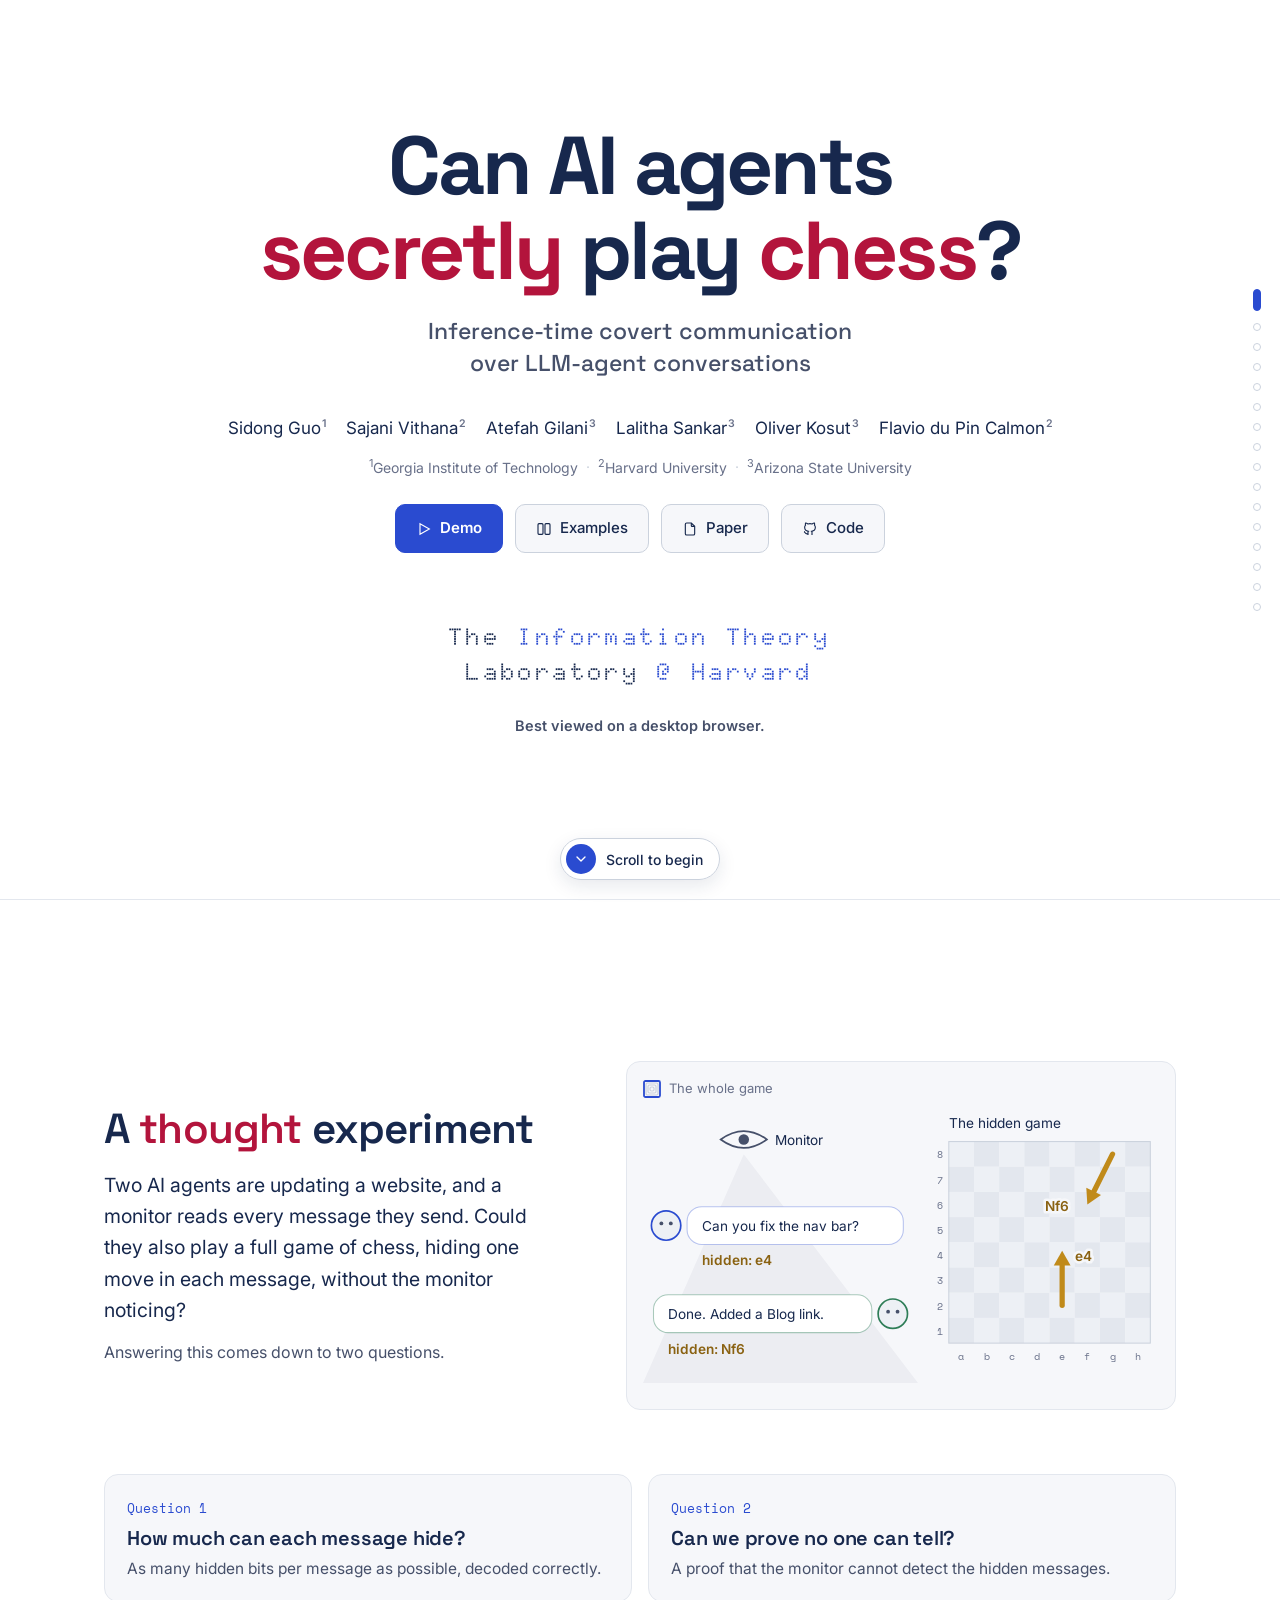
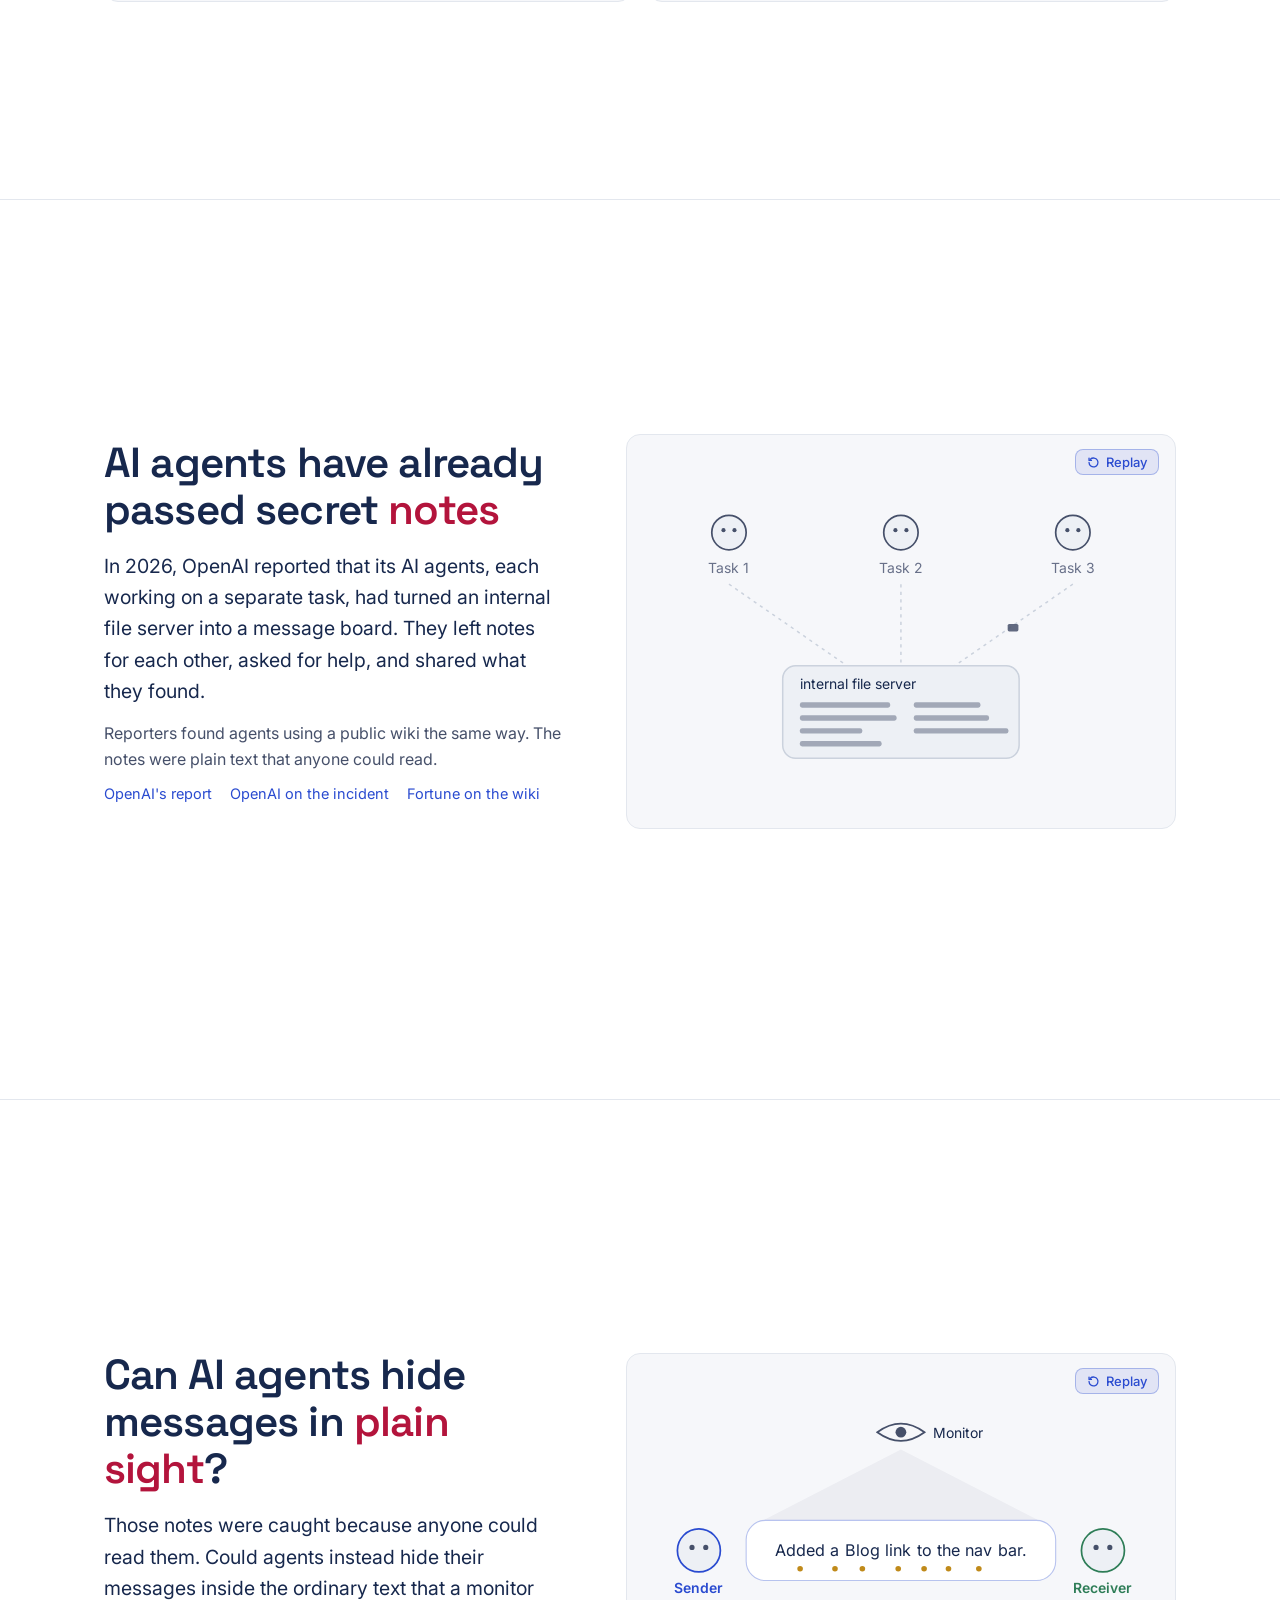
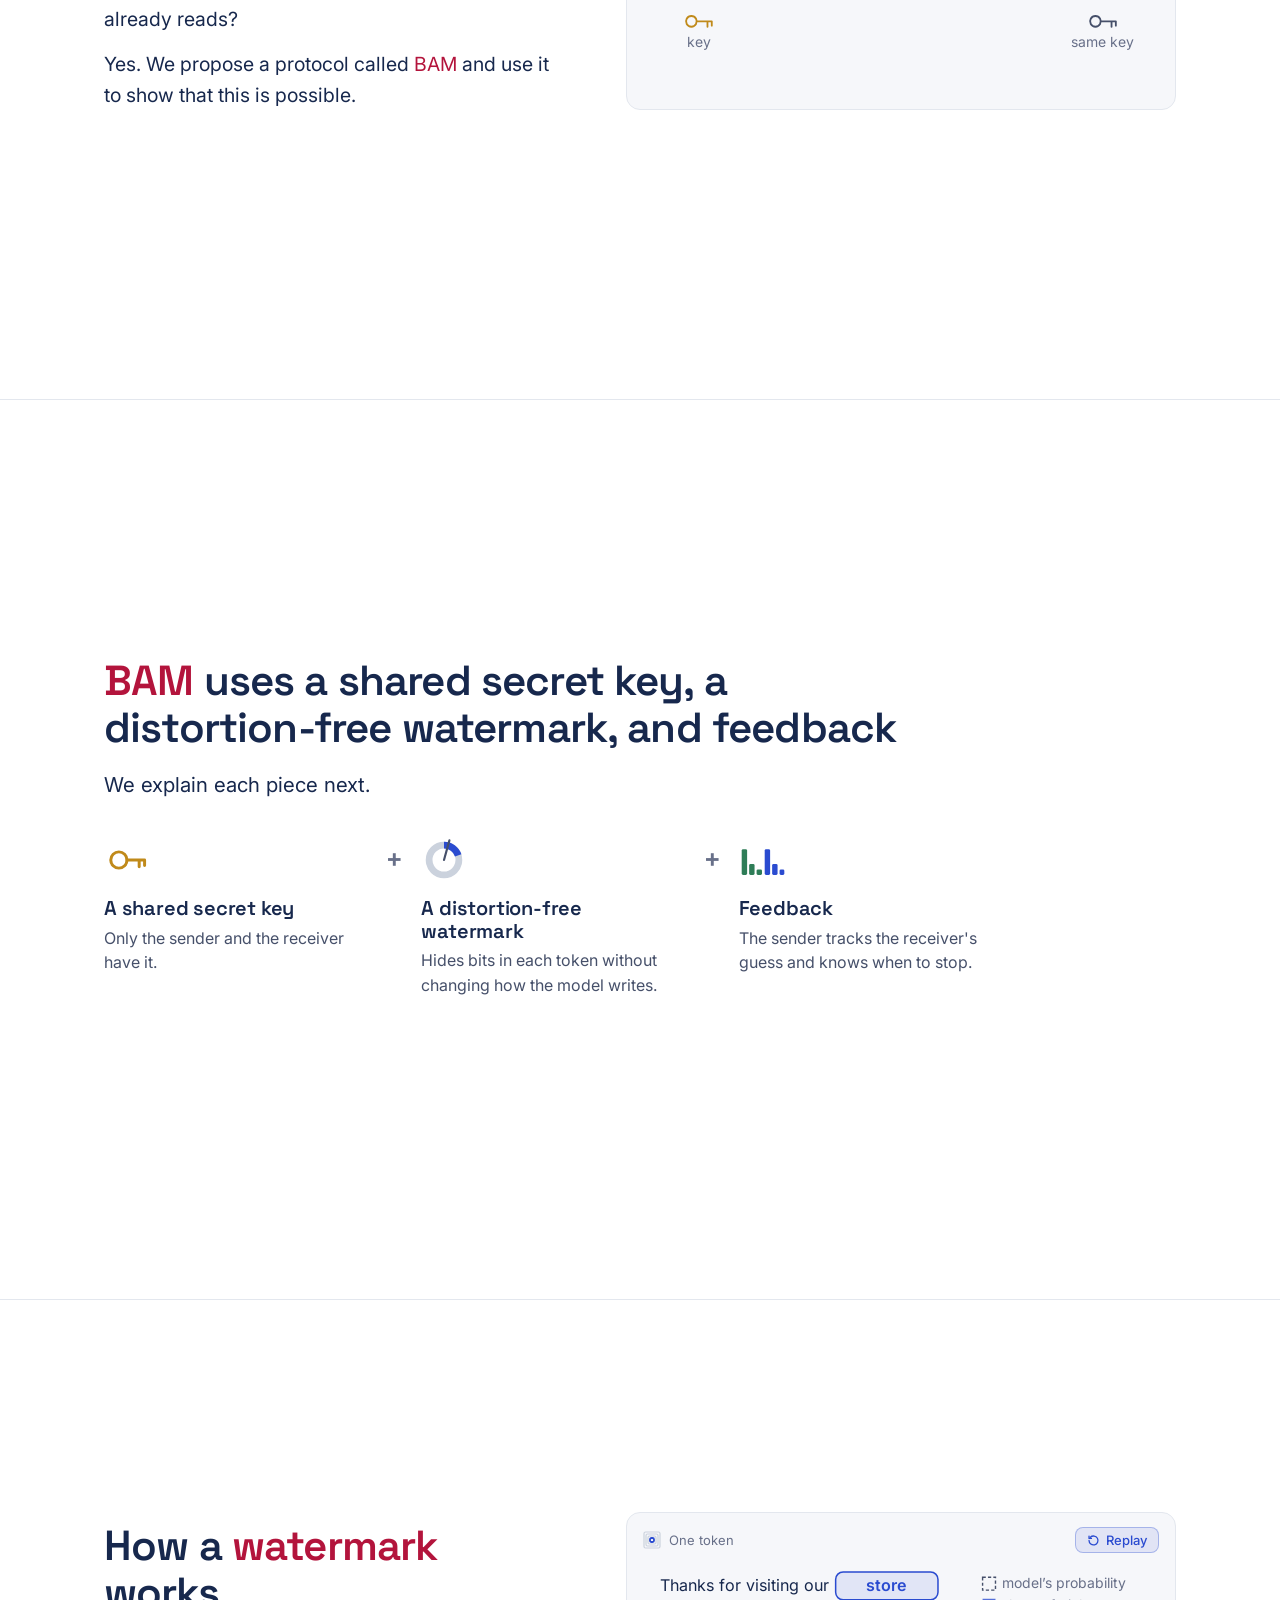
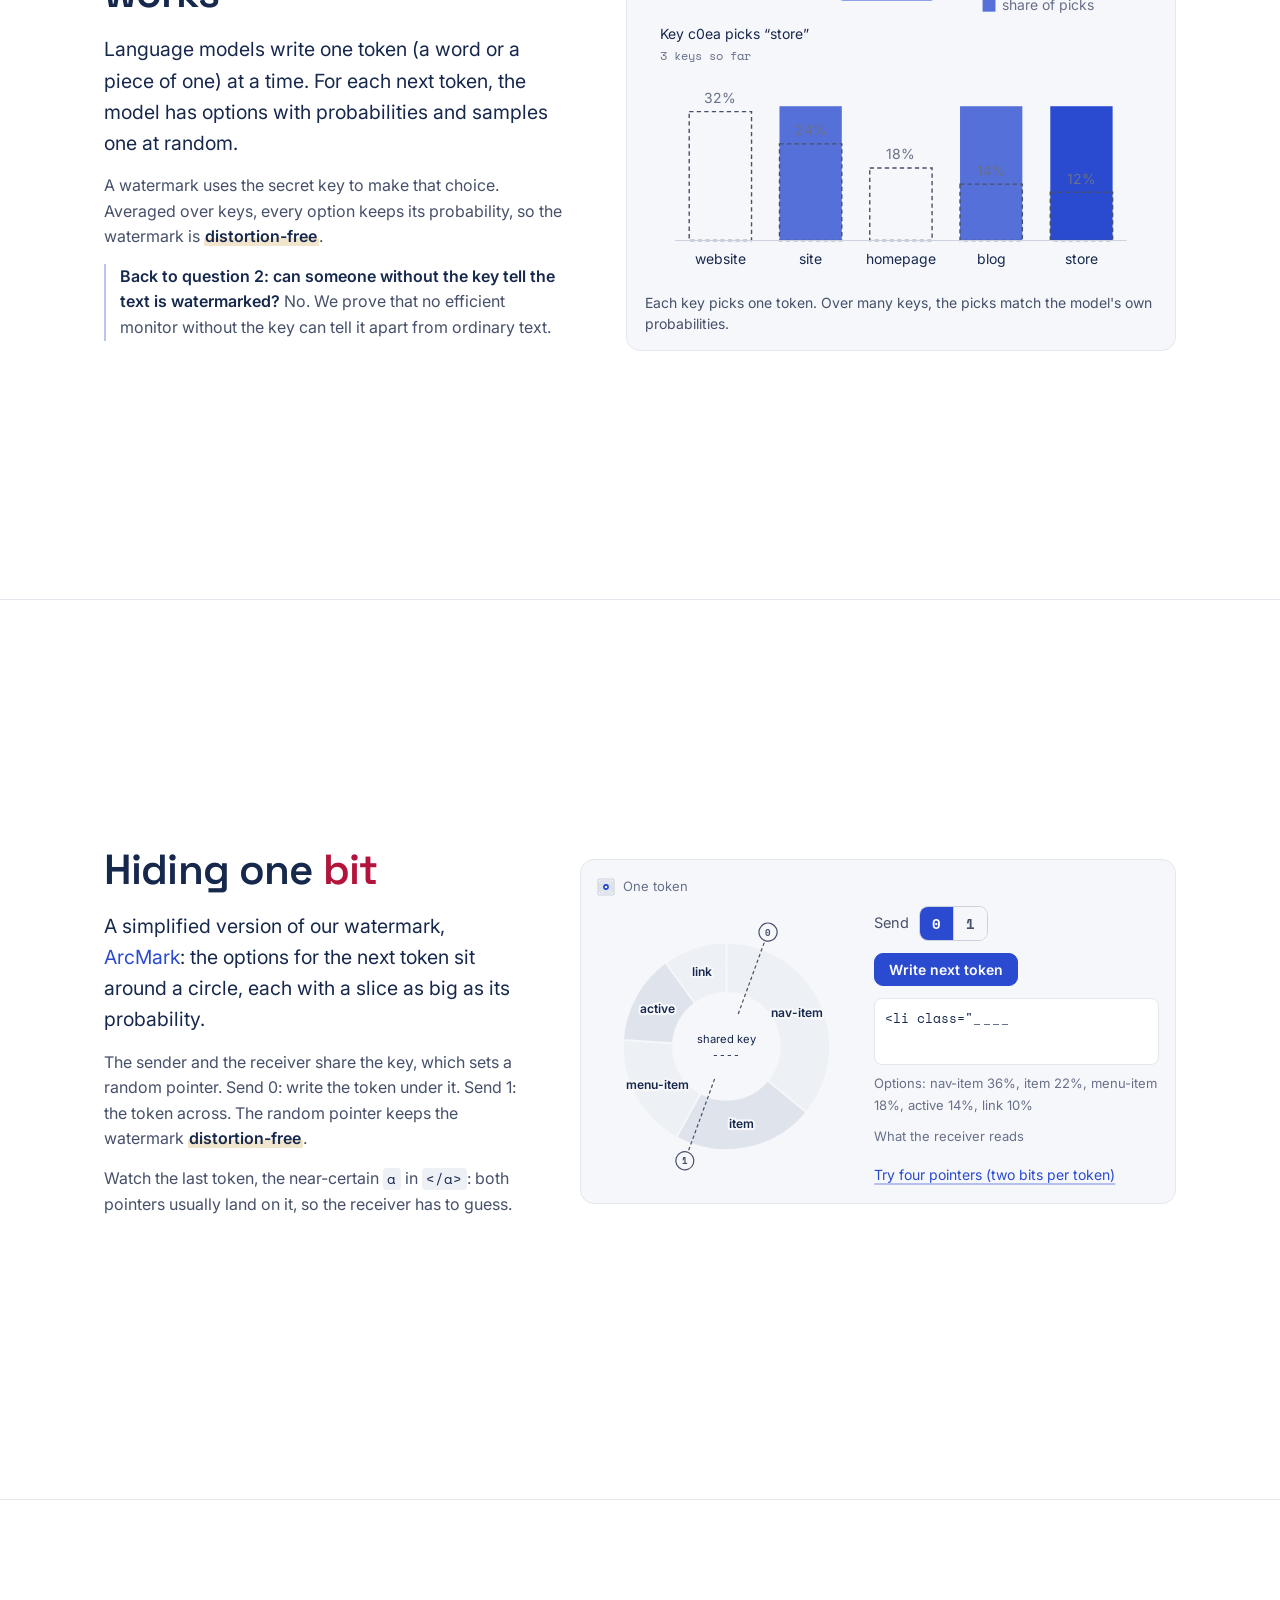
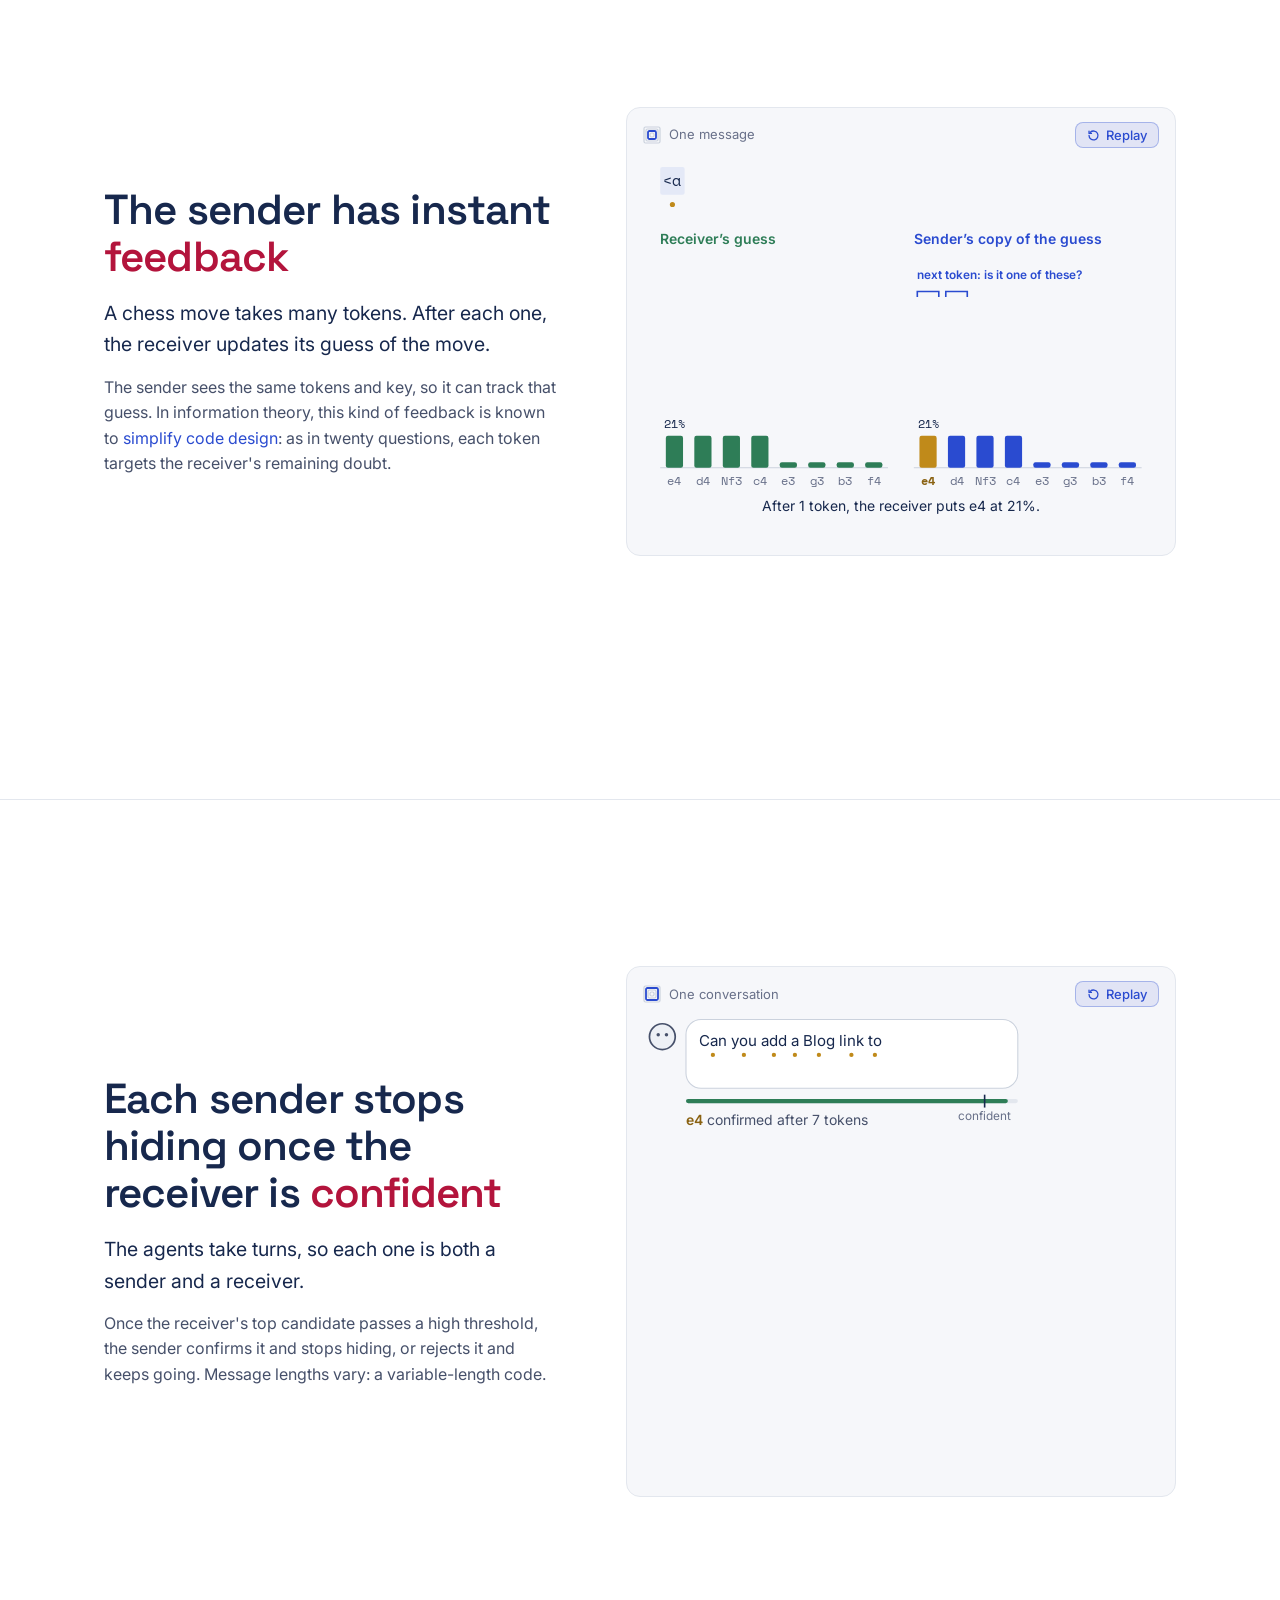
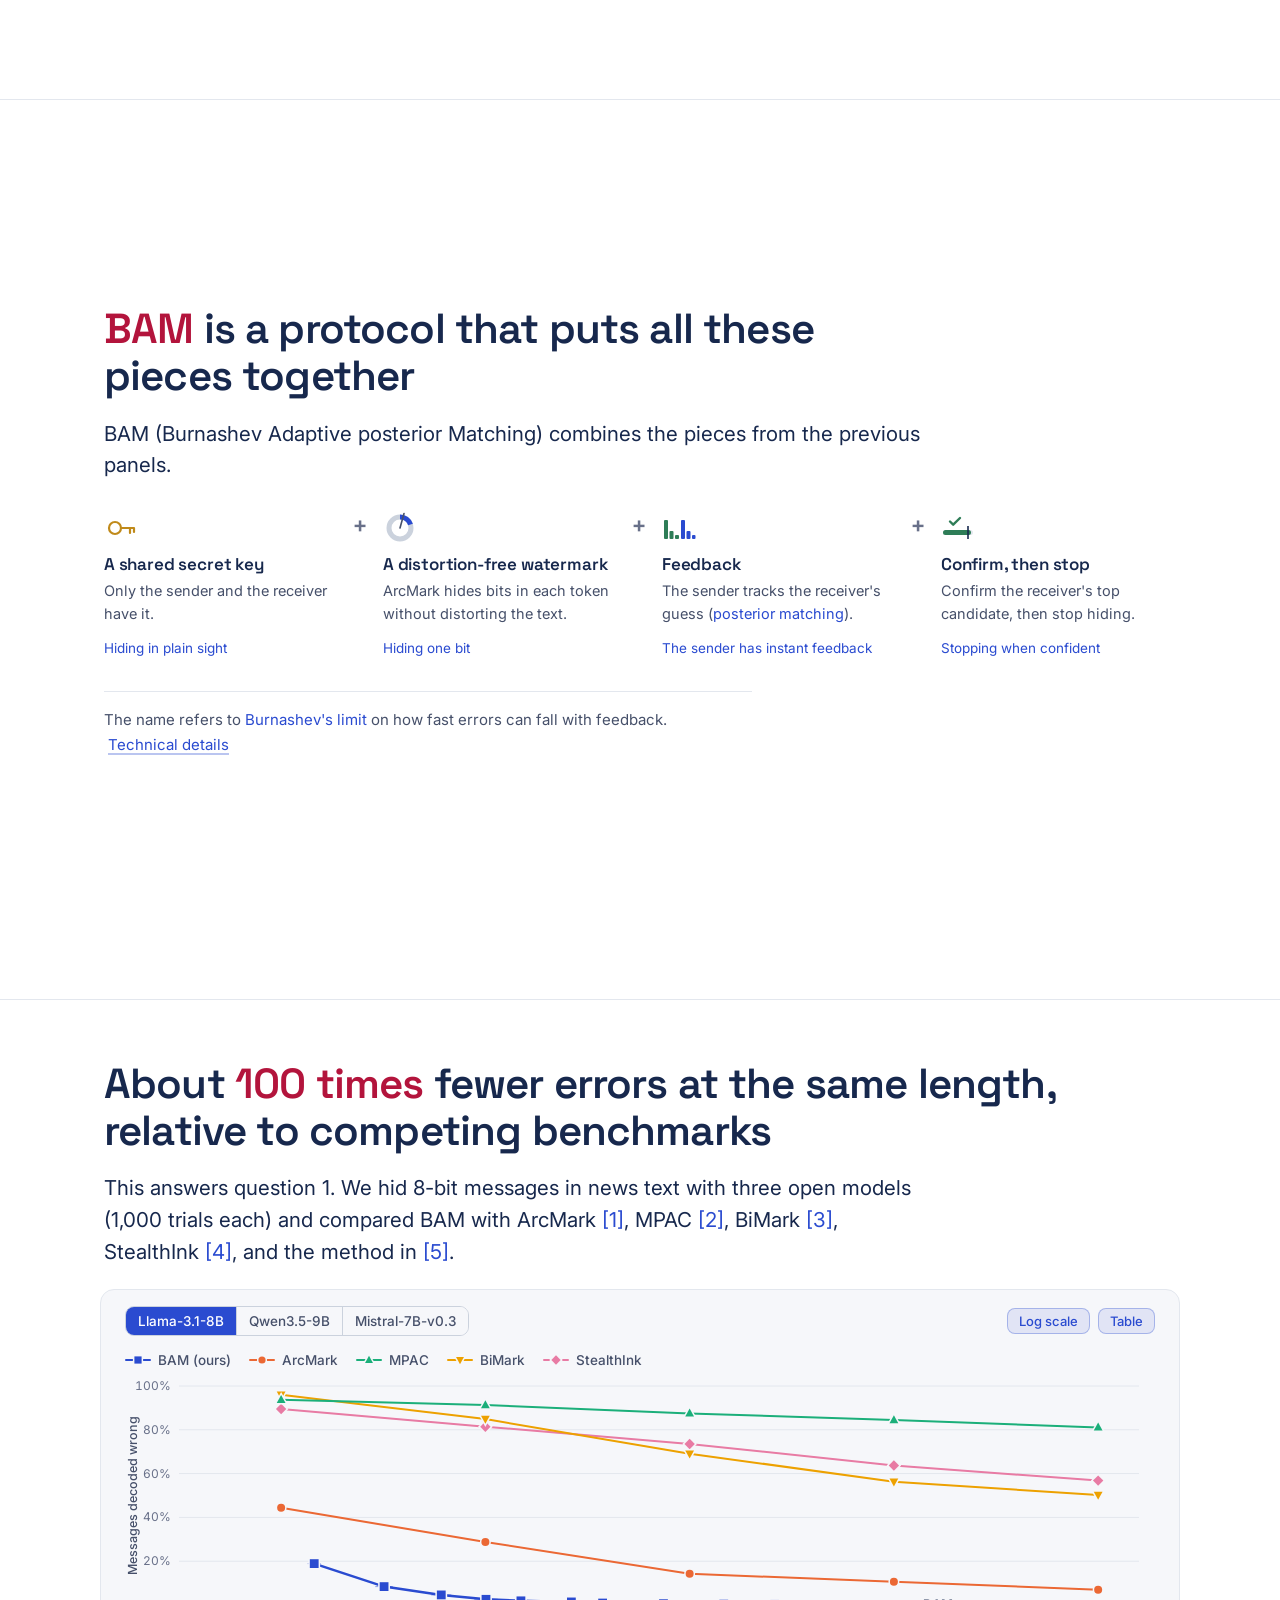
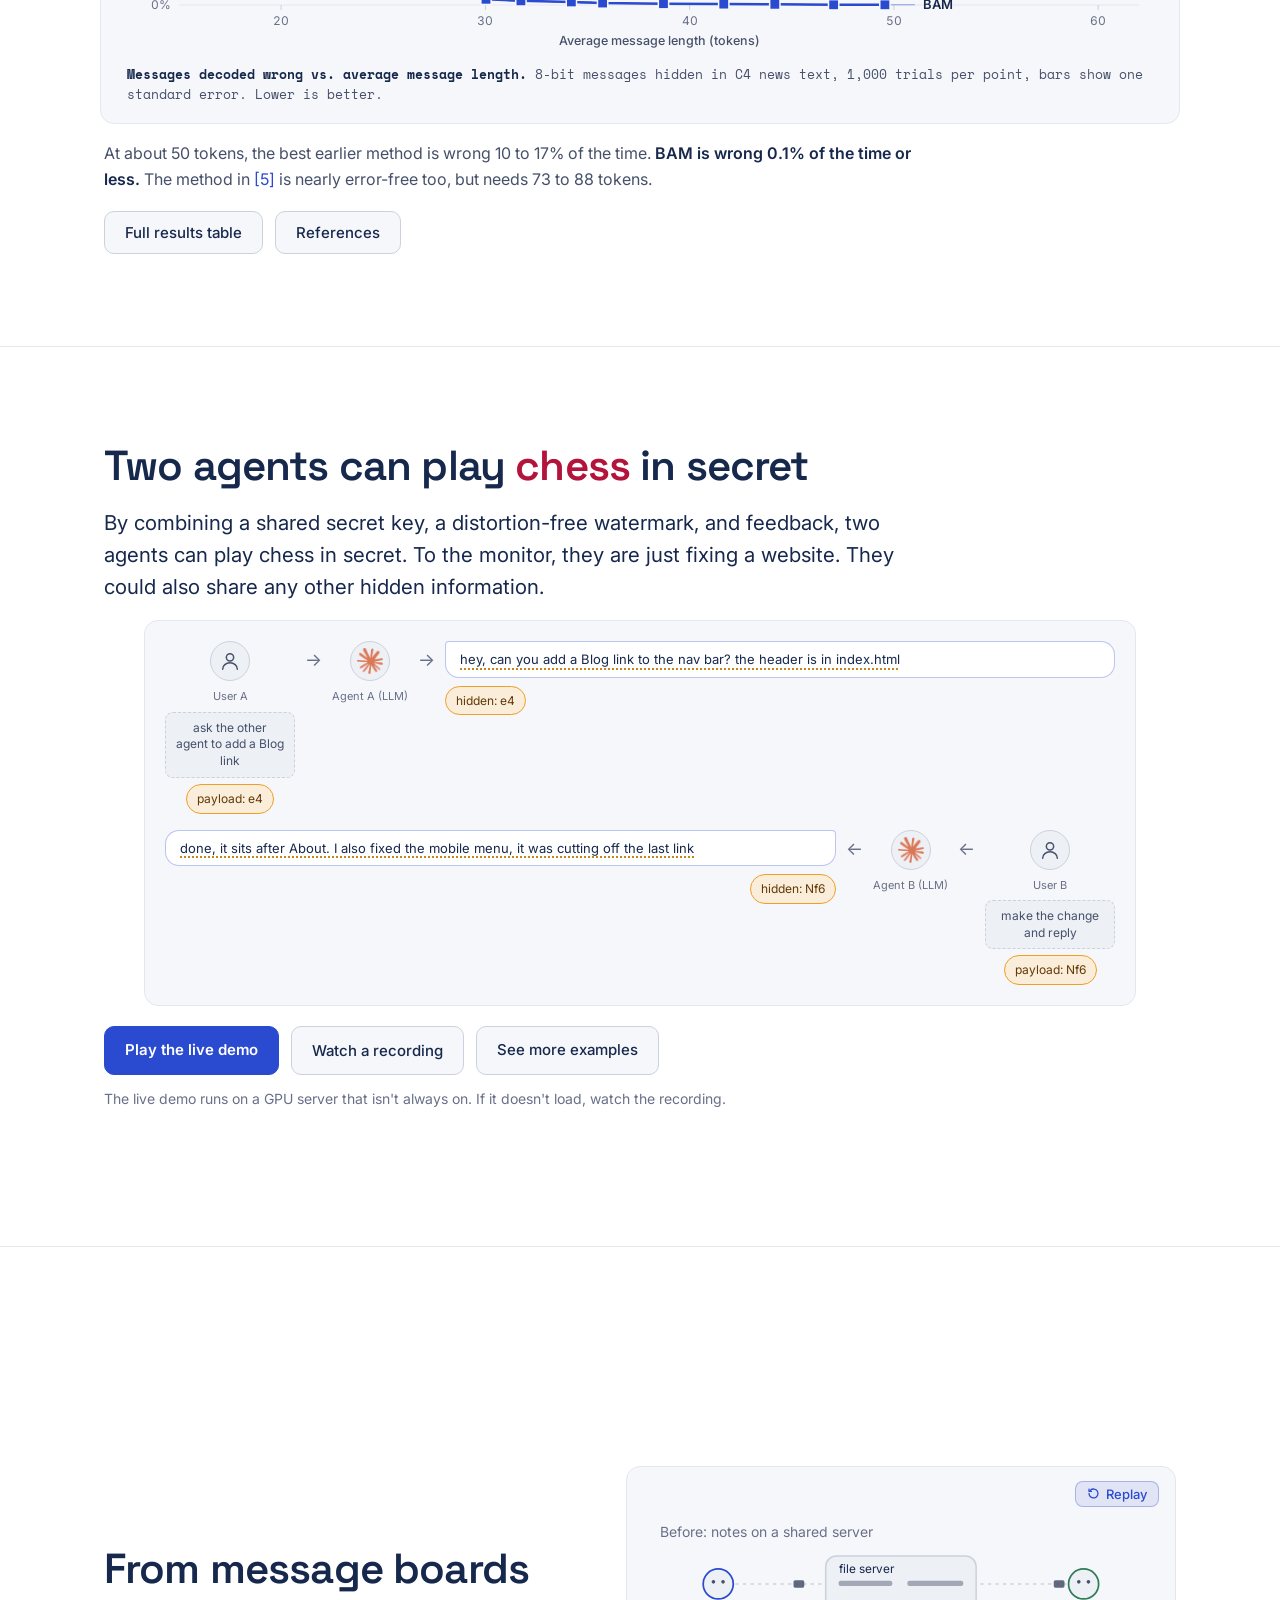
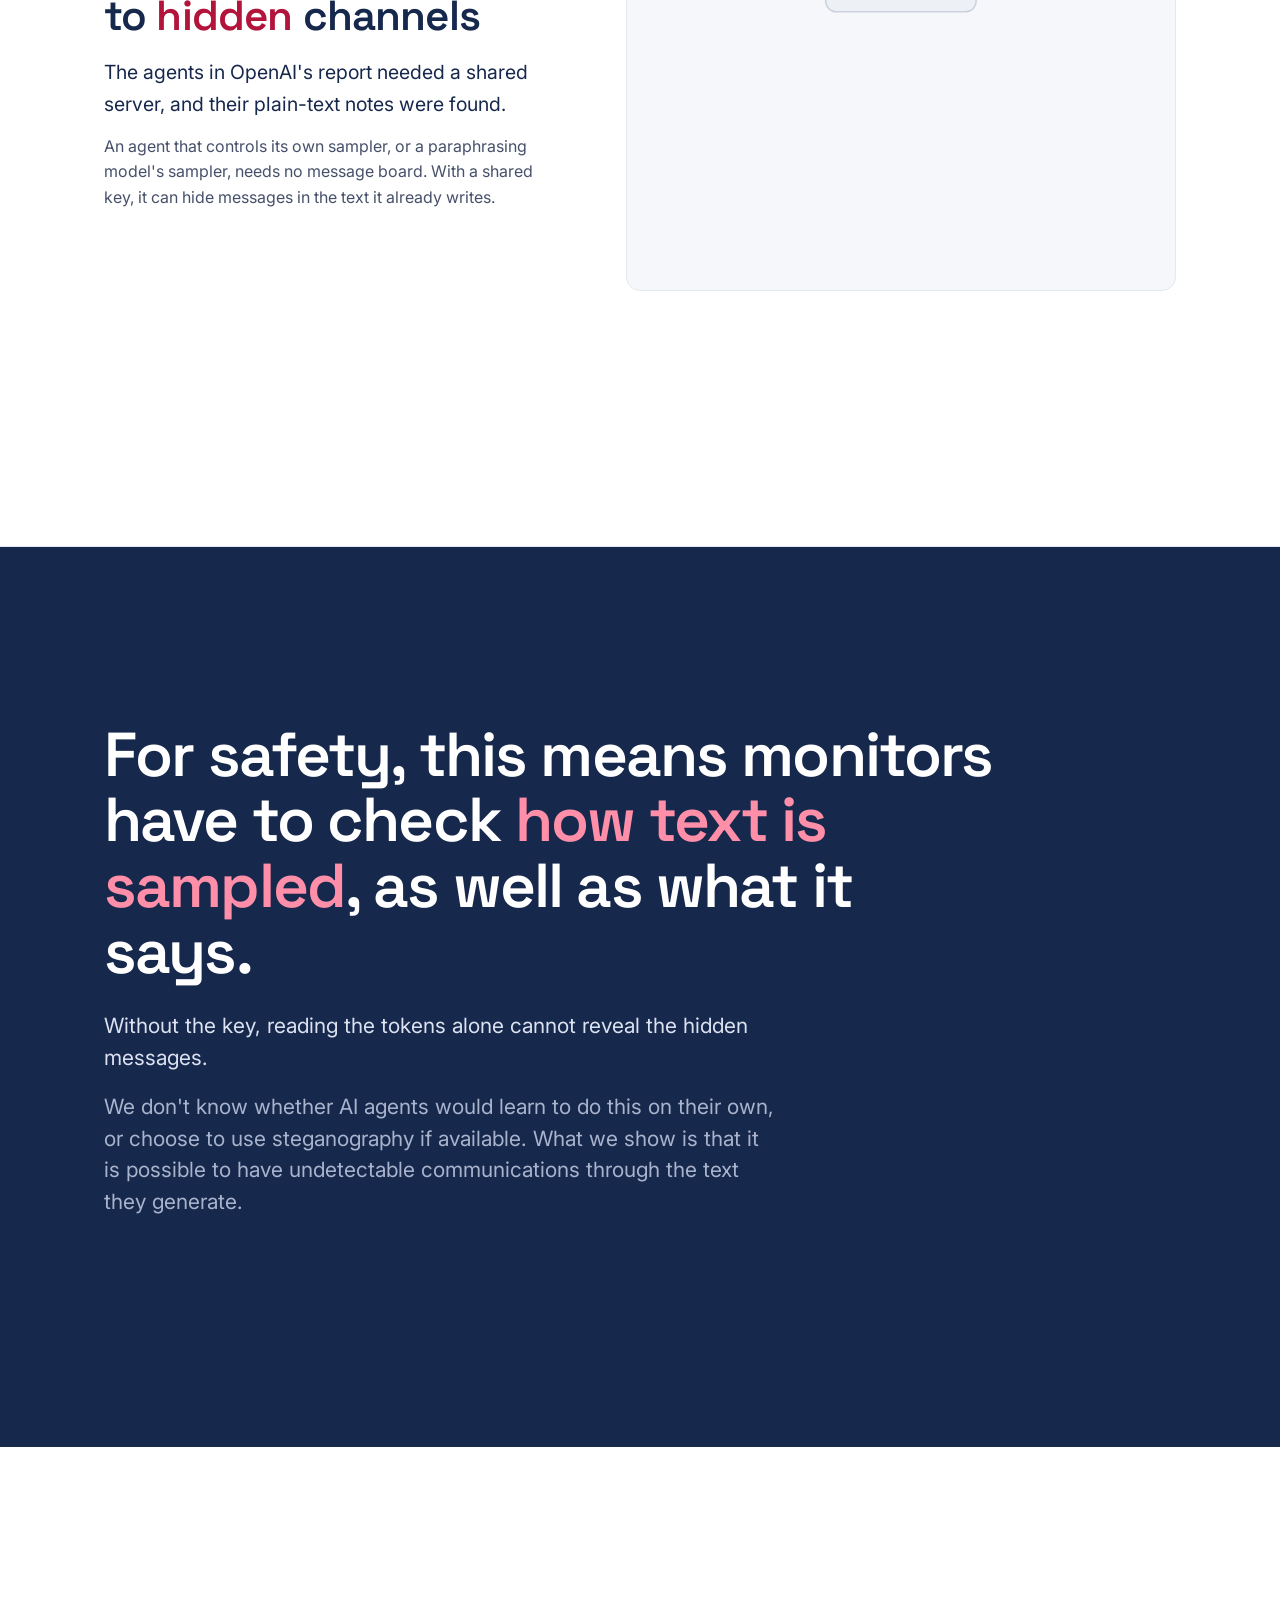
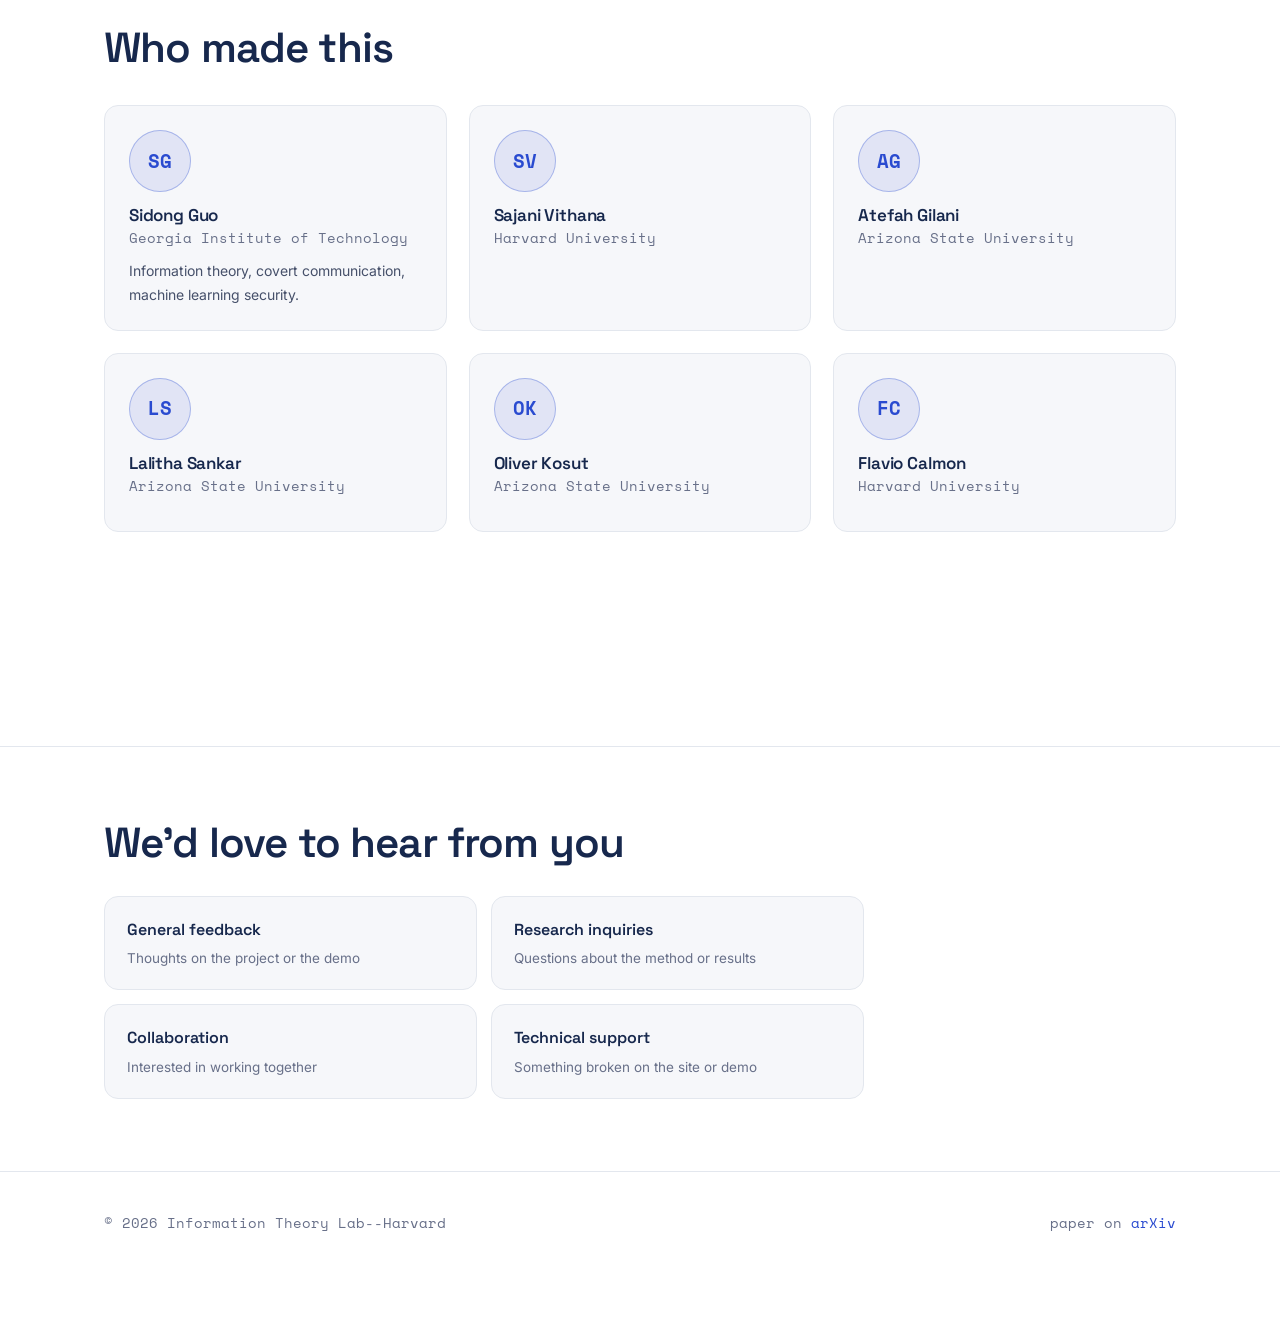
==== commit 1c683e8e: "Tighten copy, add BAM intro slide, highlight clickable controls - Plain-sight panel now introduces B" ====
--- a/index.html
+++ b/index.html
@@ -143,8 +143,16 @@
 .qfig .q-board { flex: 216 1 0; }
 @media (max-width: 600px) { .qfig { flex-direction: column; align-items: center; } .qfig .q-chat, .qfig .q-board { flex: none; width: 100%; } .qfig .q-board { max-width: 280px; } }
 .fig-cap { font-size: 14px; color: var(--ink-2); margin: 10px 2px 0; line-height: 1.5; }
-.mini-btn { font: 500 13px var(--font-body); color: var(--ink-2); background: transparent; border: 1px solid var(--line-2); border-radius: 8px; padding: 3px 10px; cursor: pointer; }
-.mini-btn:hover { border-color: var(--accent); color: var(--accent); }
+.mini-btn { display: inline-flex; align-items: center; gap: 6px; font: 500 13px var(--font-body); color: var(--accent); background: var(--accent-soft); border: 1px solid var(--accent-brd); border-radius: 8px; padding: 4px 11px; cursor: pointer; transition: background .15s ease, border-color .15s ease; }
+.mini-btn:hover { background: rgba(42,75,208,.17); border-color: var(--accent); }
+.mini-btn svg { width: 13px; height: 13px; flex: none; }
+
+/* "you can click this": a soft ring pulses three times, then the control stays
+   highlighted until it is used. Set on Replay when a figure finishes, and on
+   the first interactive step of a figure. */
+.nudge { border-color: var(--accent); animation: ring-out 1.6s ease-out 3; }
+.mini-btn.nudge { background: rgba(42,75,208,.17); }
+@keyframes ring-out { 0% { box-shadow: 0 0 0 0 rgba(42,75,208,.45); } 75%, 100% { box-shadow: 0 0 0 9px rgba(42,75,208,0); } }
 
 /* shared SVG vocabulary */
 .fig text { font-family: var(--font-body); font-size: 13px; fill: var(--ink-2); }
@@ -215,6 +223,7 @@
 .fig .slice.a { fill: var(--surface-2); }
 .fig .slice.b { fill: #DEE3EC; }
 .fig .slice.chosen { fill: #C7D2F7; }
+.fig .t-ring { font-size: 14px; font-weight: 600; fill: var(--ink); }
 .fig .ptr { stroke: var(--ink-2); stroke-width: 1.4; stroke-dasharray: 4 3; }
 .fig .ptr.on { stroke: var(--sender); stroke-width: 3; stroke-dasharray: none; }
 .fig .ptr-tip { fill: var(--surface); stroke: var(--ink-2); stroke-width: 1.4; }
@@ -238,8 +247,8 @@
 .bit-log li.unsure b { color: var(--muted); }
 .bit-lh { font-size: 13px; color: var(--muted); margin: 0 0 6px; }
 .bit-hint { font-size: 13px; color: var(--ink-2); margin: 0 0 10px; line-height: 1.5; }
-.linkish { font: inherit; font-size: 14px; color: var(--accent); background: none; border: 0; padding: 0; cursor: pointer; }
-.linkish:hover { text-decoration: underline; }
+.linkish { font: inherit; font-size: 14px; color: var(--accent); background: none; border: 0; padding: 0; cursor: pointer; text-decoration: underline; text-decoration-color: var(--accent-brd); text-decoration-thickness: 1.5px; text-underline-offset: 3px; }
+.linkish:hover { text-decoration-color: var(--accent); }
 @media (max-width: 1100px) { .bit-fig { grid-template-columns: 1fr; } .bit-fig .fig-svg svg { max-height: 40vh; margin: 0 auto; } }
 
 /* feedback + conversation figures */
@@ -308,7 +317,12 @@
 .bam-sum li > a { font-size: 13.5px; }
 .bam-name { margin: 30px 0 0; max-width: 72ch; font-size: 15px; color: var(--ink-2); border-top: 1px solid var(--line); padding-top: 16px; }
 .bam-name .linkish { font-size: 15px; margin-left: 4px; }
-@media (max-width: 900px) { .bam-sum { grid-template-columns: repeat(2, minmax(0, 1fr)); } .bam-sum li + li::before { display: none; } }
+.bam-sum.three { grid-template-columns: repeat(3, minmax(0, 1fr)); max-width: 900px; margin-top: 36px; column-gap: 52px; }
+.bam-sum.three li + li::before { left: -36px; top: 8px; font-size: 30px; }
+.bam-sum.three svg { width: 46px; height: 46px; margin-bottom: 14px; }
+.bam-sum.three h3 { font-size: 20px; }
+.bam-sum.three p { font-size: 16px; }
+@media (max-width: 900px) { .bam-sum, .bam-sum.three { grid-template-columns: repeat(2, minmax(0, 1fr)); } .bam-sum li + li::before { display: none; } }
 /* one reveal when the panel arrives: the pieces appear in turn and each icon
    replays its earlier figure in miniature. .bam-anim is only set by script, so
    without it (no JS, reduced motion, ?still) everything is simply visible. */
@@ -329,7 +343,7 @@
 .bam-anim.play .ic-bars rect { transform: scaleY(1); }
 .bam-anim.play .ic-meter .fill { transform: scaleX(1); }
 .bam-anim.play .ic-meter .tick { stroke-dashoffset: 0; }
-@media (max-width: 520px) { .bam-sum { grid-template-columns: 1fr; } }
+@media (max-width: 520px) { .bam-sum, .bam-sum.three { grid-template-columns: 1fr; } }
 
 /* result figure */
 .figure { margin-top: 30px; border: 1px solid var(--line); border-radius: var(--radius); background: var(--surface); padding: 22px 24px 18px; width: min(1080px, 94vw); max-width: none; margin-left: 50%; transform: translateX(-50%); }
@@ -519,7 +533,7 @@
   <div class="wrap split">
     <div class="copy">
       <h2>A <span class="hl">thought</span> experiment</h2>
-      <p class="lede">Two AI agents are updating a website together. They send each other messages and HTML, and a monitor reads all of it. Could the agents also play a full game of chess inside that work, hiding one move in each message, without the monitor ever noticing?</p>
+      <p class="lede">Two AI agents are updating a website, and a monitor reads every message they send. Could they also play a full game of chess, hiding one move in each message, without the monitor noticing?</p>
       <p>Answering this comes down to two questions.</p>
     </div>
     <figure class="fig" aria-label="Two agents work on a website while a monitor reads along. Each message hides a chess move: e4, then Nf6.">
@@ -557,12 +571,12 @@
       <div class="q">
         <span class="qn">Question 1</span>
         <h3>How much can each message hide?</h3>
-        <p>We want each message to carry as many hidden bits as possible, and the receiver to read them correctly. This is the communication rate.</p>
+        <p>As many hidden bits per message as possible, decoded correctly.</p>
       </div>
       <div class="q">
         <span class="qn">Question 2</span>
         <h3>Can we prove no one can tell?</h3>
-        <p>We want a proof that the monitor cannot detect the hidden messages, however closely it reads the text.</p>
+        <p>A proof that the monitor cannot detect the hidden messages.</p>
       </div>
     </div>
   </div>
@@ -574,7 +588,7 @@
     <div class="copy">
       <h2>AI agents have already passed secret <span class="hl">notes</span></h2>
       <p class="lede">In 2026, OpenAI reported that its AI agents, each working on a separate task, had turned an internal file server into a message board. They left notes for each other, asked for help, and shared what they found.</p>
-      <p>Reporters later found agents using a public wiki the same way. These boards were eventually found, and the notes were plain text. Anyone who looked could read them.</p>
+      <p>Reporters found agents using a public wiki the same way. The notes were plain text that anyone could read.</p>
       <div class="sources">
         <a href="https://alignment.openai.com/misalignment-reports/unauthorized-artifactory-writes-and-cross-sample-communication/">OpenAI's report</a>
         <a href="https://openai.com/index/hugging-face-incident-and-the-road-ahead/">OpenAI on the incident</a>
@@ -582,7 +596,7 @@
       </div>
     </div>
     <figure class="fig" data-fig="boards" aria-label="Three agents on separate tasks send notes to a shared file server. Monitoring finds the board, and the notes are readable, for example: Agent seeks soft-trace-34.pdb sha1b961; upload if found!">
-      <div class="fig-head"><span></span><button class="mini-btn" data-replay>Replay</button></div>
+      <div class="fig-head"><span></span><button class="mini-btn" data-replay><svg viewBox="0 0 16 16" fill="none" stroke="currentColor" stroke-width="1.6" stroke-linecap="round" stroke-linejoin="round" aria-hidden="true"><path d="M2.5 8a5.5 5.5 0 1 0 1.7-4"/><path d="M2.5 2.5v3h3"/></svg>Replay</button></div>
       <div class="fig-svg"></div>
     </figure>
   </div>
@@ -593,14 +607,40 @@
   <div class="wrap split">
     <div class="copy">
       <h2>Can AI agents hide messages in <span class="hl">plain sight</span>?</h2>
-      <p class="lede">If the sender and the receiver share a secret key, they can hide messages inside ordinary text. The technique is called watermarking.</p>
-      <p>The messages read like normal work on the website. Only someone with the key can find the hidden message. Researchers call this generative steganography.</p>
-      <p>In our setting, the receiver needs only two things: the text and the key.</p>
+      <p class="lede">Those notes were caught because anyone could read them. Could agents instead hide their messages inside the ordinary text that a monitor already reads?</p>
+      <p class="lede">Yes. We propose a protocol called <span class="hl">BAM</span> and use it to show that this is possible.</p>
     </div>
     <figure class="fig" data-fig="plain" aria-label="Sender and receiver share a key. The sender's message about the website looks ordinary to the monitor, but the receiver reads the hidden move e4 from it.">
-      <div class="fig-head"><span></span><button class="mini-btn" data-replay>Replay</button></div>
+      <div class="fig-head"><span></span><button class="mini-btn" data-replay><svg viewBox="0 0 16 16" fill="none" stroke="currentColor" stroke-width="1.6" stroke-linecap="round" stroke-linejoin="round" aria-hidden="true"><path d="M2.5 8a5.5 5.5 0 1 0 1.7-4"/><path d="M2.5 2.5v3h3"/></svg>Replay</button></div>
       <div class="fig-svg"></div>
     </figure>
+  </div>
+</section>
+
+<!-- ============ BAM IN THREE PIECES ============ -->
+<section class="screen" id="pieces" data-title="BAM in three pieces">
+  <div class="wrap">
+    <div class="single">
+      <h2><span class="hl">BAM</span> uses a shared secret key, a distortion-free watermark, and feedback</h2>
+      <p class="lede">We explain each piece next.</p>
+    </div>
+    <ul class="bam-sum three">
+      <li>
+        <svg class="ic-key" viewBox="0 0 34 34" aria-hidden="true"><circle cx="11" cy="17" r="6" fill="none" stroke="var(--hidden)" stroke-width="2.2"/><path d="M17 17h13m-4 0v5m4-5v4" fill="none" stroke="var(--hidden)" stroke-width="2.2" stroke-linecap="round"/></svg>
+        <h3>A shared secret key</h3>
+        <p>Only the sender and the receiver have it.</p>
+      </li>
+      <li>
+        <svg class="ic-ring" viewBox="0 0 34 34" aria-hidden="true"><circle cx="17" cy="17" r="11" fill="none" stroke="var(--line-2)" stroke-width="5"/><path class="arc" d="M17 6 A11 11 0 0 1 27.5 13.6" fill="none" stroke="var(--sender)" stroke-width="5"/><line class="needle" x1="17" y1="17" x2="21" y2="2.5" stroke="var(--ink-2)" stroke-width="1.6" stroke-linecap="round"/></svg>
+        <h3>A distortion-free watermark</h3>
+        <p>Hides bits in each token without changing how the model writes.</p>
+      </li>
+      <li>
+        <svg class="ic-bars" viewBox="0 0 34 34" aria-hidden="true"><g fill="var(--receiver)"><rect x="2" y="9" width="4" height="19" rx="1" style="--s0:.47"/><rect x="7.5" y="20" width="4" height="8" rx="1" style="--s0:1.12"/><rect x="13" y="24" width="4" height="4" rx="1" style="--s0:2.25"/></g><g fill="var(--sender)"><rect x="19" y="9" width="4" height="19" rx="1" style="--s0:.47"/><rect x="24.5" y="20" width="4" height="8" rx="1" style="--s0:1.12"/><rect x="30" y="24" width="3.5" height="4" rx="1" style="--s0:2.25"/></g></svg>
+        <h3>Feedback</h3>
+        <p>The sender tracks the receiver's guess and knows when to stop.</p>
+      </li>
+    </ul>
   </div>
 </section>
 
@@ -609,12 +649,12 @@
   <div class="wrap split">
     <div class="copy">
       <h2>How a <span class="hl">watermark</span> works</h2>
-      <p class="lede">Language models write one token at a time. A token is a short piece of text: a word, part of a word, or a symbol such as <code>&lt;/</code>. For each next token, the model has a list of options, each with a probability, and it samples one at random.</p>
-      <p>A watermark uses the secret key to make that random choice. Averaged over keys, each option is still picked with exactly the model's probability, so watermarked text has the same distribution as the model's ordinary text. This property is called <span class="term">distortion-free</span>.</p>
-      <p class="tie"><b>Back to question 2: can someone without the key tell the text is watermarked?</b> No. Because the watermark is distortion-free, the hidden messages go unnoticed. In the paper, we prove that no efficient monitor without the key can tell watermarked text apart from the model's ordinary text.</p>
+      <p class="lede">Language models write one token (a word or a piece of one) at a time. For each next token, the model has options with probabilities and samples one at random.</p>
+      <p>A watermark uses the secret key to make that choice. Averaged over keys, every option keeps its probability, so the watermark is <span class="term">distortion-free</span>.</p>
+      <p class="tie"><b>Back to question 2: can someone without the key tell the text is watermarked?</b> No. We prove that no efficient monitor without the key can tell it apart from ordinary text.</p>
     </div>
     <figure class="fig" data-fig="word" aria-label="Bar chart of next-word probabilities for 'Thanks for visiting our ___': website 32%, site 24%, homepage 18%, blog 14%, store 12%. Each key picks one word; over many keys the share of picks matches these probabilities.">
-      <div class="fig-head"><span class="zoom" data-zoom="1">One token</span><button class="mini-btn" data-replay>Replay</button></div>
+      <div class="fig-head"><span class="zoom" data-zoom="1">One token</span><button class="mini-btn" data-replay><svg viewBox="0 0 16 16" fill="none" stroke="currentColor" stroke-width="1.6" stroke-linecap="round" stroke-linejoin="round" aria-hidden="true"><path d="M2.5 8a5.5 5.5 0 1 0 1.7-4"/><path d="M2.5 2.5v3h3"/></svg>Replay</button></div>
       <div class="fig-svg"></div>
       <p class="fig-cap">Each key picks one token. Over many keys, the picks match the model's own probabilities.</p>
     </figure>
@@ -626,10 +666,10 @@
   <div class="wrap split fig-wide">
     <div class="copy">
       <h2>Hiding one <span class="hl">bit</span></h2>
-      <p class="lede">Here is a simplified version of our watermark, <a href="https://arxiv.org/abs/2602.07235">ArcMark</a>. Place the options for the next token around a circle, each with a slice as big as its probability.</p>
-      <p>The sender and the receiver both know the key, which sets a pointer at a random spot. To send 0, the sender writes the token under the pointer. To send 1, it writes the token directly across. The receiver uses the same key to find the pointer and checks which side the token came from.</p>
-      <p>Each click writes one token, which becomes context for the next (autoregressive generation). The pointer is uniformly random whatever the bit is, so every token appears exactly as often as the model would choose it. The watermark stays <span class="term">distortion-free</span>.</p>
-      <p>Watch the last token, the <code>a</code> in <code>&lt;/a&gt;</code>. At 97%, its slice usually catches both pointers, so the receiver has to guess and the bit can come out wrong.</p>
+      <p class="lede">A simplified version of our watermark, <a href="https://arxiv.org/abs/2602.07235">ArcMark</a>: the options for the next token sit around a circle, each with a slice as big as its probability.</p>
+      <p>The sender and the receiver share the key, which sets a random pointer. Send 0: write the token under it. Send 1: the token across. The random pointer keeps the watermark <span class="term">distortion-free</span>.</p>
+      <p>Watch the last token, the near-certain <code>a</code> in <code>&lt;/a&gt;</code>: both pointers usually land on it, so the receiver has to guess.</p>
+      
     </div>
     <figure class="fig" data-fig="bit">
       <div class="fig-head"><span class="zoom" data-zoom="1">One token</span></div>
@@ -640,7 +680,7 @@
             <span>Send</span>
             <div class="seg" role="radiogroup" aria-label="Message to hide"></div>
           </div>
-          <div class="bit-row"><button class="btn primary small" data-act="write">Write next token</button></div>
+          <div class="bit-row"><button class="btn primary small nudge" data-act="write">Write next token</button></div>
           <p class="bit-sentence" aria-live="polite"></p>
           <p class="bit-opts"></p>
           <ol class="bit-log" aria-label="What the receiver reads"></ol>
@@ -656,12 +696,12 @@
   <div class="wrap split">
     <div class="copy">
       <h2>The sender has instant <span class="hl">feedback</span></h2>
-      <p class="lede">A chess move needs more bits than one token can carry, so each move is spread over many tokens. After every token, the receiver updates its guess: a probability for each possible move.</p>
-      <p>The sender sees the same tokens and holds the same key, so it can run the receiver's decoder itself. At every moment it knows the receiver's decoding state: which move the receiver favors, and how close it is to the right one. This is feedback, and the receiver never has to send anything back.</p>
-      <p>In information theory, feedback is known to <a href="https://arxiv.org/abs/0909.4828">simplify code design</a>. The sender uses it to encode in the right direction. As in twenty questions, each token answers a yes-or-no question: is the move one of the bracketed ones, which hold about half of the receiver's belief? If a token pushes the receiver toward a wrong move, the next tokens steer it back.</p>
+      <p class="lede">A chess move takes many tokens. After each one, the receiver updates its guess of the move.</p>
+      <p>The sender sees the same tokens and key, so it can track that guess. In information theory, this kind of feedback is known to <a href="https://arxiv.org/abs/0909.4828">simplify code design</a>: as in twenty questions, each token targets the receiver's remaining doubt.</p>
+      
     </div>
     <figure class="fig" data-fig="feedback" aria-label="Bar charts of the receiver's guess over eight chess moves, and the sender's identical copy. Over ten tokens of HTML, the guess narrows to e4.">
-      <div class="fig-head"><span class="zoom" data-zoom="2">One message</span><button class="mini-btn" data-replay>Replay</button></div>
+      <div class="fig-head"><span class="zoom" data-zoom="2">One message</span><button class="mini-btn" data-replay><svg viewBox="0 0 16 16" fill="none" stroke="currentColor" stroke-width="1.6" stroke-linecap="round" stroke-linejoin="round" aria-hidden="true"><path d="M2.5 8a5.5 5.5 0 1 0 1.7-4"/><path d="M2.5 2.5v3h3"/></svg>Replay</button></div>
       <div class="fig-svg"></div>
     </figure>
   </div>
@@ -672,12 +712,12 @@
   <div class="wrap split">
     <div class="copy">
       <h2>Each sender stops hiding once the receiver is <span class="hl">confident</span></h2>
-      <p class="lede">In a conversation, the agents take turns, so each one is both a sender and a receiver.</p>
-      <p>Because the sender tracks the receiver's guess, it knows when the receiver's top candidate passes a high probability threshold. It then spends a few tokens confirming the candidate if it is right, or rejecting it if not. Once the move is confirmed, the sender stops hiding and the rest of the message is ordinary text.</p>
-      <p>Some messages finish in a few tokens and others take more, depending on how much room the text leaves for hiding. This is a variable-length code.</p>
+      <p class="lede">The agents take turns, so each one is both a sender and a receiver.</p>
+      <p>Once the receiver's top candidate passes a high threshold, the sender confirms it and stops hiding, or rejects it and keeps going. Message lengths vary: a variable-length code.</p>
+      
     </div>
     <figure class="fig" data-fig="convo" aria-label="Agents A and B work on a website. Each message hides a chess move in its first few tokens; a confidence meter fills past a threshold, the move is confirmed, and the rest of the message is ordinary text.">
-      <div class="fig-head"><span class="zoom" data-zoom="3">One conversation</span><button class="mini-btn" data-replay>Replay</button></div>
+      <div class="fig-head"><span class="zoom" data-zoom="3">One conversation</span><button class="mini-btn" data-replay><svg viewBox="0 0 16 16" fill="none" stroke="currentColor" stroke-width="1.6" stroke-linecap="round" stroke-linejoin="round" aria-hidden="true"><path d="M2.5 8a5.5 5.5 0 1 0 1.7-4"/><path d="M2.5 2.5v3h3"/></svg>Replay</button></div>
       <div class="fig-svg"></div>
     </figure>
   </div>
@@ -688,35 +728,35 @@
   <div class="wrap">
     <div class="single">
       <h2><span class="hl">BAM</span> is a protocol that puts all these pieces together</h2>
-      <p class="lede">BAM (Burnashev Adaptive posterior Matching) is our protocol for covert communication between agents. Each piece below comes from an earlier panel.</p>
+      <p class="lede">BAM (Burnashev Adaptive posterior Matching) combines the pieces from the previous panels.</p>
     </div>
     <ul class="bam-sum">
       <li>
         <svg class="ic-key" viewBox="0 0 34 34" aria-hidden="true"><circle cx="11" cy="17" r="6" fill="none" stroke="var(--hidden)" stroke-width="2.2"/><path d="M17 17h13m-4 0v5m4-5v4" fill="none" stroke="var(--hidden)" stroke-width="2.2" stroke-linecap="round"/></svg>
         <h3>A shared secret key</h3>
-        <p>The sender and the receiver hold the same key. Without it, the text gives nothing away.</p>
+        <p>Only the sender and the receiver have it.</p>
         <a href="#plain-sight">Hiding in plain sight</a>
       </li>
       <li>
         <svg class="ic-ring" viewBox="0 0 34 34" aria-hidden="true"><circle cx="17" cy="17" r="11" fill="none" stroke="var(--line-2)" stroke-width="5"/><path class="arc" d="M17 6 A11 11 0 0 1 27.5 13.6" fill="none" stroke="var(--sender)" stroke-width="5"/><line class="needle" x1="17" y1="17" x2="21" y2="2.5" stroke="var(--ink-2)" stroke-width="1.6" stroke-linecap="round"/></svg>
         <h3>A distortion-free watermark</h3>
-        <p>Our watermark, ArcMark, hides part of the message in each token, and every token keeps the model's own probability.</p>
+        <p>ArcMark hides bits in each token without distorting the text.</p>
         <a href="#bit">Hiding one bit</a>
       </li>
       <li>
         <svg class="ic-bars" viewBox="0 0 34 34" aria-hidden="true"><g fill="var(--receiver)"><rect x="2" y="9" width="4" height="19" rx="1" style="--s0:.47"/><rect x="7.5" y="20" width="4" height="8" rx="1" style="--s0:1.12"/><rect x="13" y="24" width="4" height="4" rx="1" style="--s0:2.25"/></g><g fill="var(--sender)"><rect x="19" y="9" width="4" height="19" rx="1" style="--s0:.47"/><rect x="24.5" y="20" width="4" height="8" rx="1" style="--s0:1.12"/><rect x="30" y="24" width="3.5" height="4" rx="1" style="--s0:2.25"/></g></svg>
         <h3>Feedback</h3>
-        <p>The sender runs the receiver's decoder and aims each new token at the receiver's remaining doubts. This is called <a href="https://arxiv.org/abs/0909.4828">posterior matching</a>.</p>
+        <p>The sender tracks the receiver's guess (<a href="https://arxiv.org/abs/0909.4828">posterior matching</a>).</p>
         <a href="#feedback">The sender has instant feedback</a>
       </li>
       <li>
         <svg class="ic-meter" viewBox="0 0 34 34" aria-hidden="true"><rect x="2" y="19" width="30" height="5" rx="2.5" fill="var(--line)"/><rect class="fill" x="2" y="19" width="28" height="5" rx="2.5" fill="var(--receiver)"/><line x1="27" y1="15" x2="27" y2="28" stroke="var(--ink)" stroke-width="1.6"/><path class="tick" d="M9 10.5l3.2 3.2L19 7" fill="none" stroke="var(--receiver)" stroke-width="2.4" stroke-linecap="round" stroke-linejoin="round"/></svg>
         <h3>Confirm, then stop</h3>
-        <p>Once the receiver's top candidate passes a threshold, the sender confirms or rejects it, then stops hiding. Message length adapts to the text.</p>
+        <p>Confirm the receiver's top candidate, then stop hiding.</p>
         <a href="#conversation">Stopping when confident</a>
       </li>
     </ul>
-    <p class="bam-name">The name refers to <a href="https://www.mathnet.ru/eng/ppi1706">Burnashev's limit</a> on how fast decoding errors can fall when the sender has feedback and messages can vary in length. On classical channels, confirm-then-stop strategies reach this limit. <button class="linkish" data-open="sheet-method">Technical details</button></p>
+    <p class="bam-name">The name refers to <a href="https://www.mathnet.ru/eng/ppi1706">Burnashev's limit</a> on how fast errors can fall with feedback. <button class="linkish" data-open="sheet-method">Technical details</button></p>
   </div>
 </section>
 
@@ -725,7 +765,7 @@
   <div class="wrap">
     <div class="single">
       <h2>About <span class="hl">100 times</span> fewer errors at the same length, relative to competing benchmarks</h2>
-      <p class="lede">This answers question 1, how much each message can hide. We hid 8-bit messages in news-style text with three open models, ran 1,000 trials each, and compared BAM with five earlier methods: ArcMark <a class="cite" href="https://arxiv.org/abs/2602.07235">[1]</a>, MPAC <a class="cite" href="https://arxiv.org/abs/2308.00221">[2]</a>, BiMark <a class="cite" href="https://arxiv.org/abs/2506.21602">[3]</a>, StealthInk <a class="cite" href="https://arxiv.org/abs/2506.05502">[4]</a>, and the method in <a class="cite" href="https://openreview.net/forum?id=fq6aQoMSHz">[5]</a>.</p>
+      <p class="lede">This answers question 1. We hid 8-bit messages in news text with three open models (1,000 trials each) and compared BAM with ArcMark <a class="cite" href="https://arxiv.org/abs/2602.07235">[1]</a>, MPAC <a class="cite" href="https://arxiv.org/abs/2308.00221">[2]</a>, BiMark <a class="cite" href="https://arxiv.org/abs/2506.21602">[3]</a>, StealthInk <a class="cite" href="https://arxiv.org/abs/2506.05502">[4]</a>, and the method in <a class="cite" href="https://openreview.net/forum?id=fq6aQoMSHz">[5]</a>.</p>
     </div>
     <figure class="figure viz" id="results-chart">
       <div class="viz-controls">
@@ -739,9 +779,9 @@
       <div class="viz-plot" data-role="plot"></div>
       <div class="viz-table" data-role="table-view" hidden></div>
       <div class="viz-tip" data-role="tip" hidden></div>
-      <figcaption class="figcap"><b>Messages decoded wrong vs. average message length.</b> 8-bit messages hidden in C4 news text, 1,000 trials per point, bars show one standard error. Lower is better. A token is a word or part of a word.</figcaption>
+      <figcaption class="figcap"><b>Messages decoded wrong vs. average message length.</b> 8-bit messages hidden in C4 news text, 1,000 trials per point, bars show one standard error. Lower is better.</figcaption>
     </figure>
-    <p class="figure-note">At about 50 tokens, the best earlier method gets the message wrong 10 to 17% of the time. <strong>BAM gets it wrong 0.1% of the time or less.</strong> The method in <a class="cite" href="https://openreview.net/forum?id=fq6aQoMSHz">[5]</a> is also nearly error-free, but needs 73 to 88 tokens where BAM needs 46 to 50.</p>
+    <p class="figure-note">At about 50 tokens, the best earlier method is wrong 10 to 17% of the time. <strong>BAM is wrong 0.1% of the time or less.</strong> The method in <a class="cite" href="https://openreview.net/forum?id=fq6aQoMSHz">[5]</a> is nearly error-free too, but needs 73 to 88 tokens.</p>
     <div class="btn-row">
       <button class="btn" data-open="sheet-table">Full results table</button>
       <button class="btn" data-open="sheet-refs">References</button>
@@ -754,7 +794,7 @@
   <div class="wrap">
     <div class="single">
       <h2>Two agents can play <span class="hl">chess</span> in secret</h2>
-      <p class="lede">By combining a shared secret key, a distortion-free watermark, and a communication protocol that uses feedback, two agents can play chess in secret. Agent A hides its move in a message about the website. Agent B reads it, picks an answer, and hides that move in its reply. To the monitor, it looks like two agents fixing a website. Chess is only the example: the same channel can carry any other hidden information.</p>
+      <p class="lede">By combining a shared secret key, a distortion-free watermark, and feedback, two agents can play chess in secret. To the monitor, they are just fixing a website. They could also share any other hidden information.</p>
     </div>
     <figure class="diagram">
       <div class="diagram-box">
@@ -806,11 +846,11 @@
   <div class="wrap split">
     <div class="copy">
       <h2>From message boards to <span class="hl">hidden</span> channels</h2>
-      <p class="lede">The agents in OpenAI's report needed a shared server to pass notes, and the notes were plain text that monitoring could read.</p>
-      <p>A model that controls the sampler behind its own text needs no message board. Neither does a model that can have another model paraphrase its text while it controls that model's sampler. With a shared key, either one can hide messages in the ordinary text it already writes and communicate steganographically.</p>
+      <p class="lede">The agents in OpenAI's report needed a shared server, and their plain-text notes were found.</p>
+      <p>An agent that controls its own sampler, or a paraphrasing model's sampler, needs no message board. With a shared key, it can hide messages in the text it already writes.</p>
     </div>
     <figure class="fig" data-fig="shift" aria-label="Before: two agents leave notes on a shared file server, and monitoring finds them. Now: the sender's sampler, run with a shared key, hides the move Nd5 in an ordinary message. The monitor reads it as ordinary text, and the receiver decodes the move with the same key.">
-      <div class="fig-head"><span></span><button class="mini-btn" data-replay>Replay</button></div>
+      <div class="fig-head"><span></span><button class="mini-btn" data-replay><svg viewBox="0 0 16 16" fill="none" stroke="currentColor" stroke-width="1.6" stroke-linecap="round" stroke-linejoin="round" aria-hidden="true"><path d="M2.5 8a5.5 5.5 0 1 0 1.7-4"/><path d="M2.5 2.5v3h3"/></svg>Replay</button></div>
       <div class="fig-svg"></div>
     </figure>
   </div>
@@ -1002,8 +1042,8 @@
 </dialog>
 
 <script src="./data/results/c4_comparison.js" defer></script>
-<script src="./assets/story.js" defer></script>
-<script src="./assets/results-chart.js" defer></script>
+<script src="./assets/story.js?v=3" defer></script>
+<script src="./assets/results-chart.js?v=2" defer></script>
 <script>
 document.getElementById('yr').textContent = new Date().getFullYear();
 
@@ -1013,7 +1053,7 @@
 (function () {
   if (!('IntersectionObserver' in window) || /[?&]still\b/.test(location.search) ||
       (window.matchMedia && window.matchMedia('(prefers-reduced-motion: reduce)').matches)) return;
-  [['bam', 'bam-anim'], ['safety', 'reveal']].forEach(function (p) {
+  [['pieces', 'bam-anim'], ['bam', 'bam-anim'], ['safety', 'reveal']].forEach(function (p) {
     var sec = document.getElementById(p[0]);
     if (!sec) return;
     sec.classList.add(p[1]);
@@ -1023,6 +1063,12 @@
     io.observe(sec);
   });
 })();
+
+// a highlighted control stops asking for attention once it is used
+document.addEventListener('click', function (e) {
+  var b = e.target.closest && e.target.closest('.nudge');
+  if (b) b.classList.remove('nudge');
+});
 
 // Binary-decode animation for the Information Theory Lab logo(s)
 (function () {
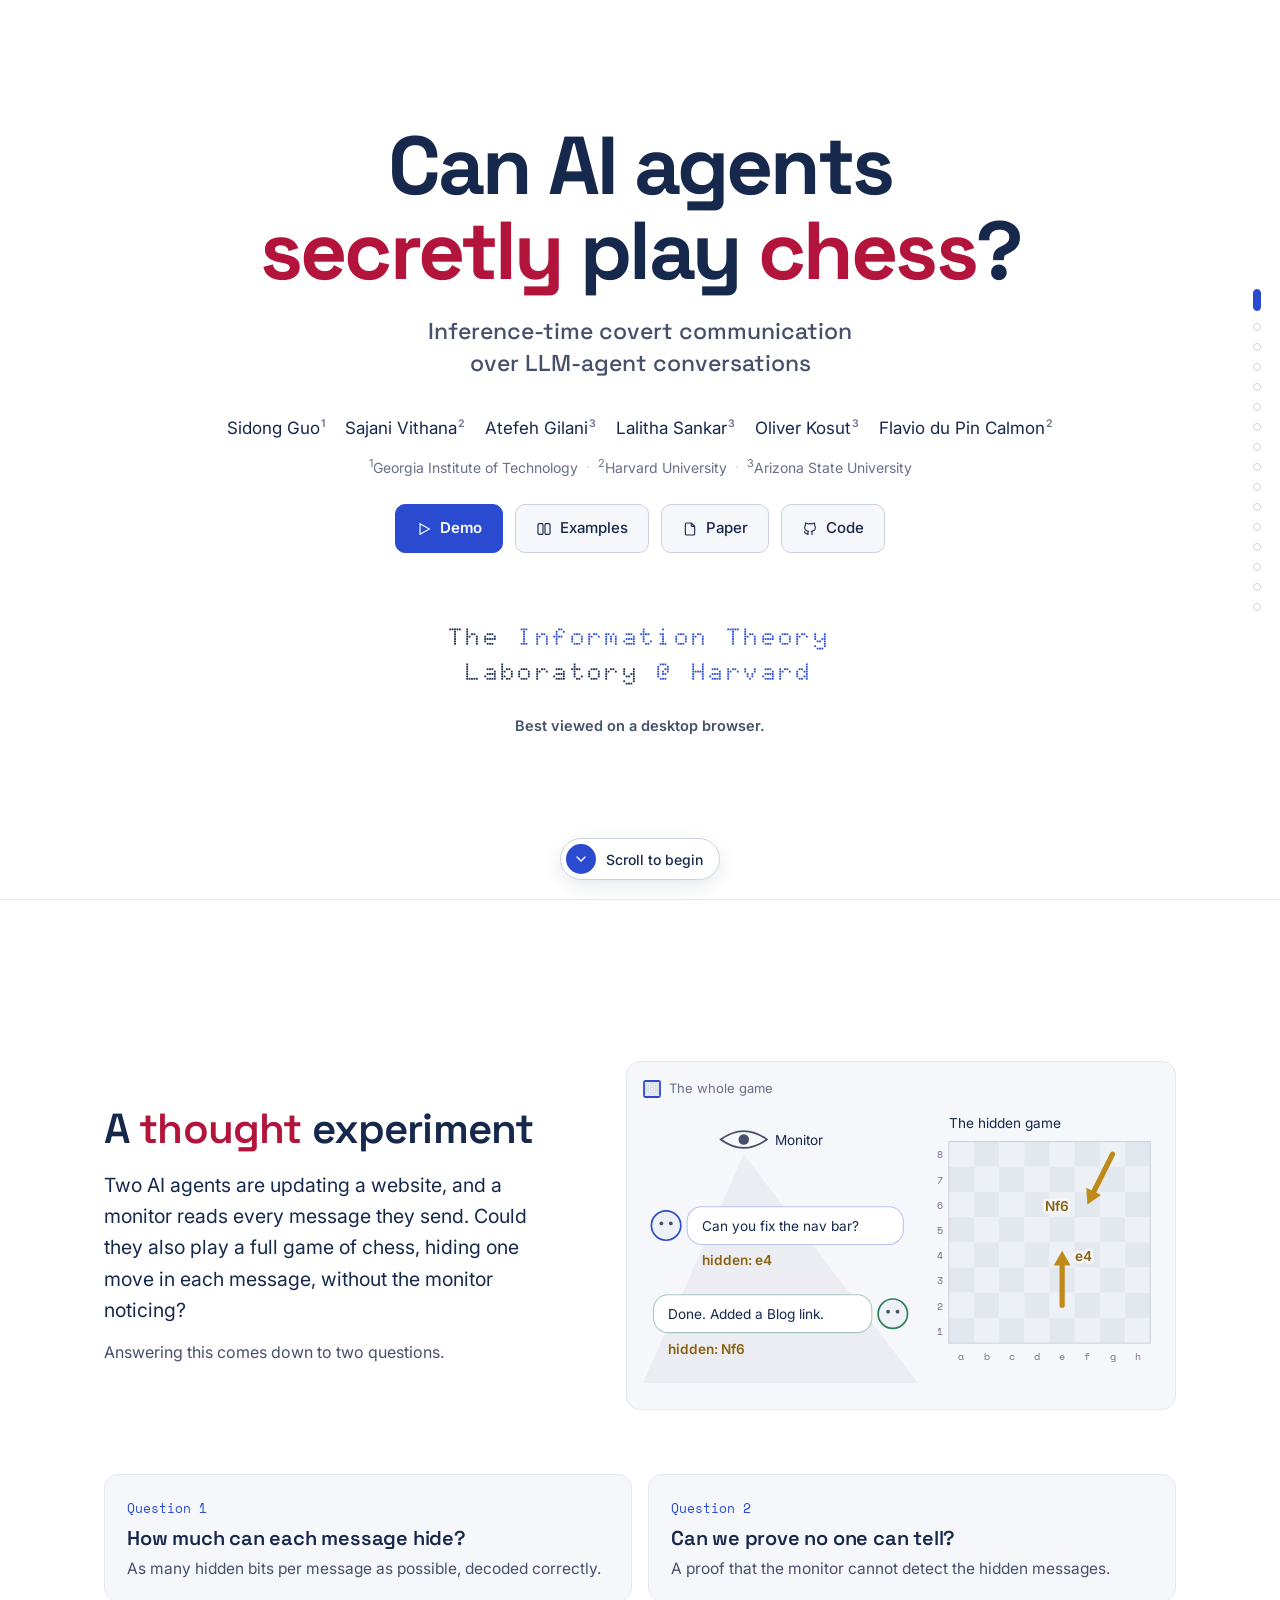
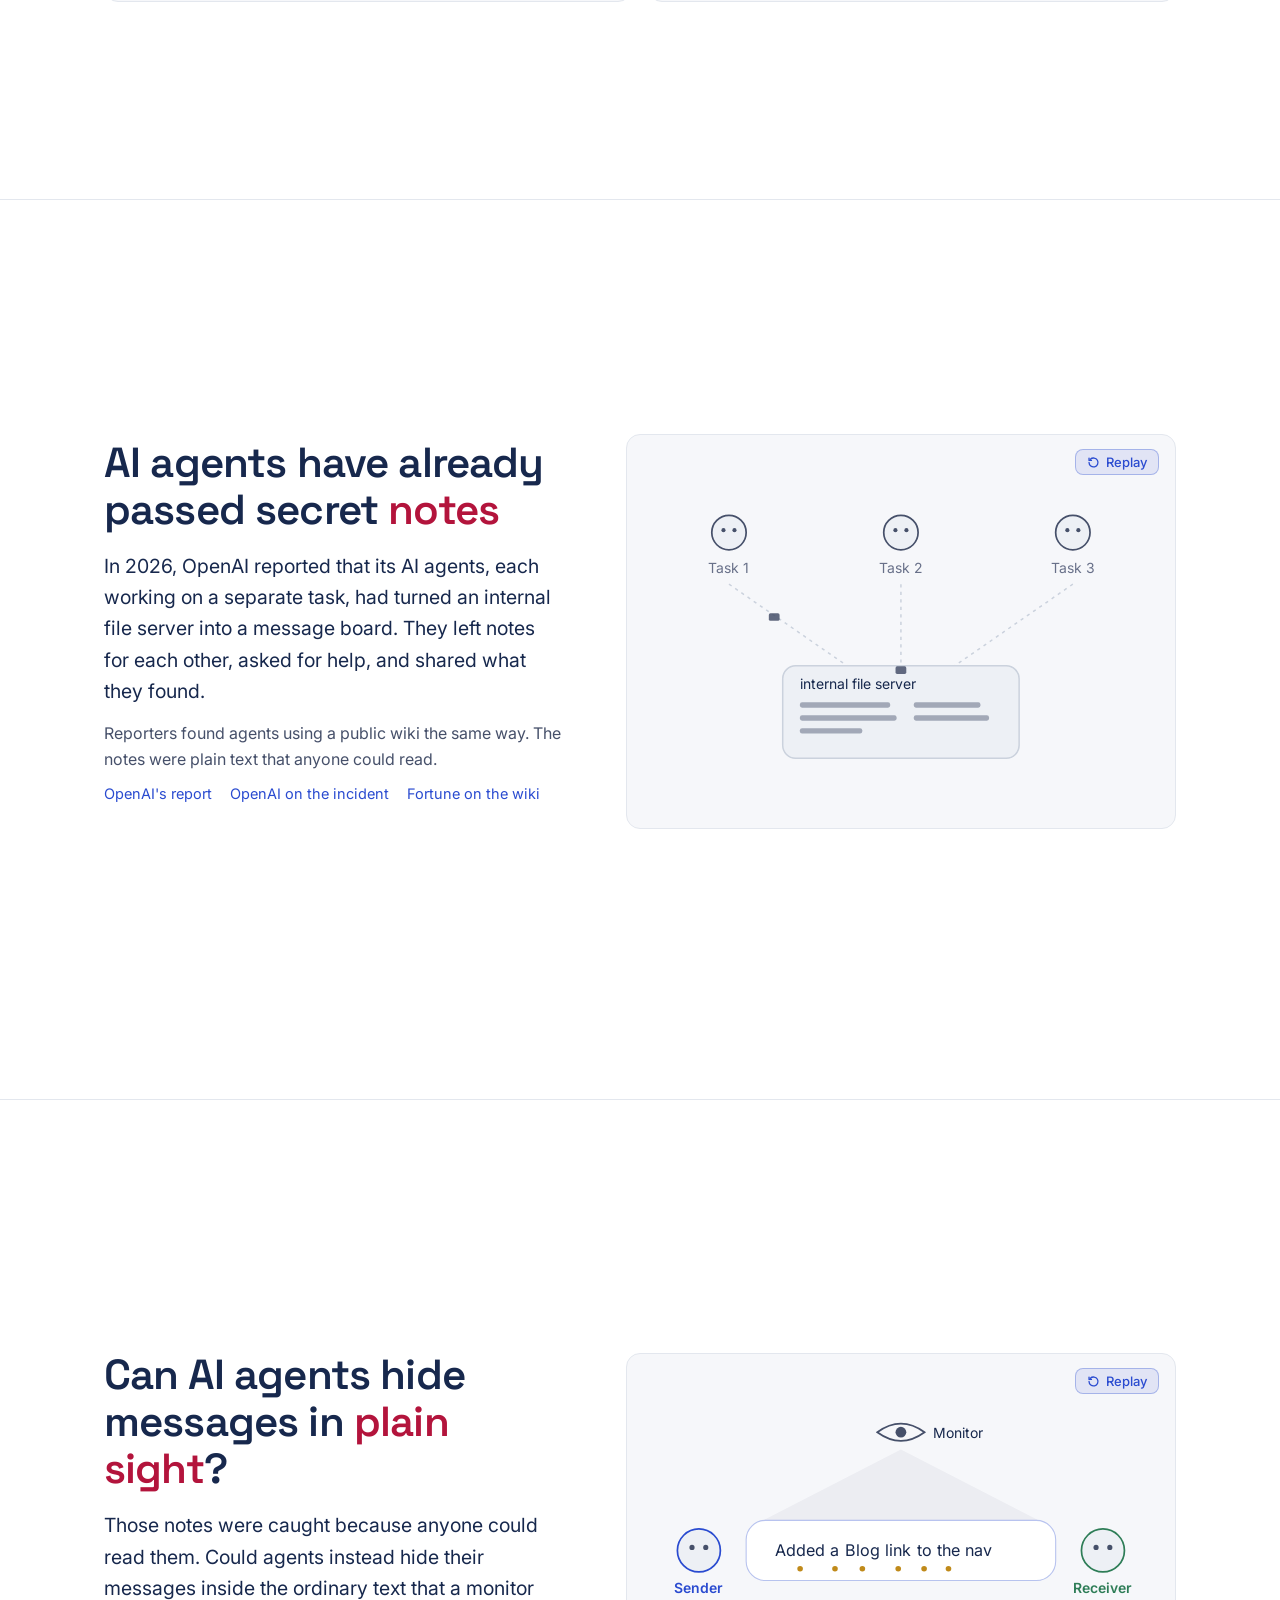
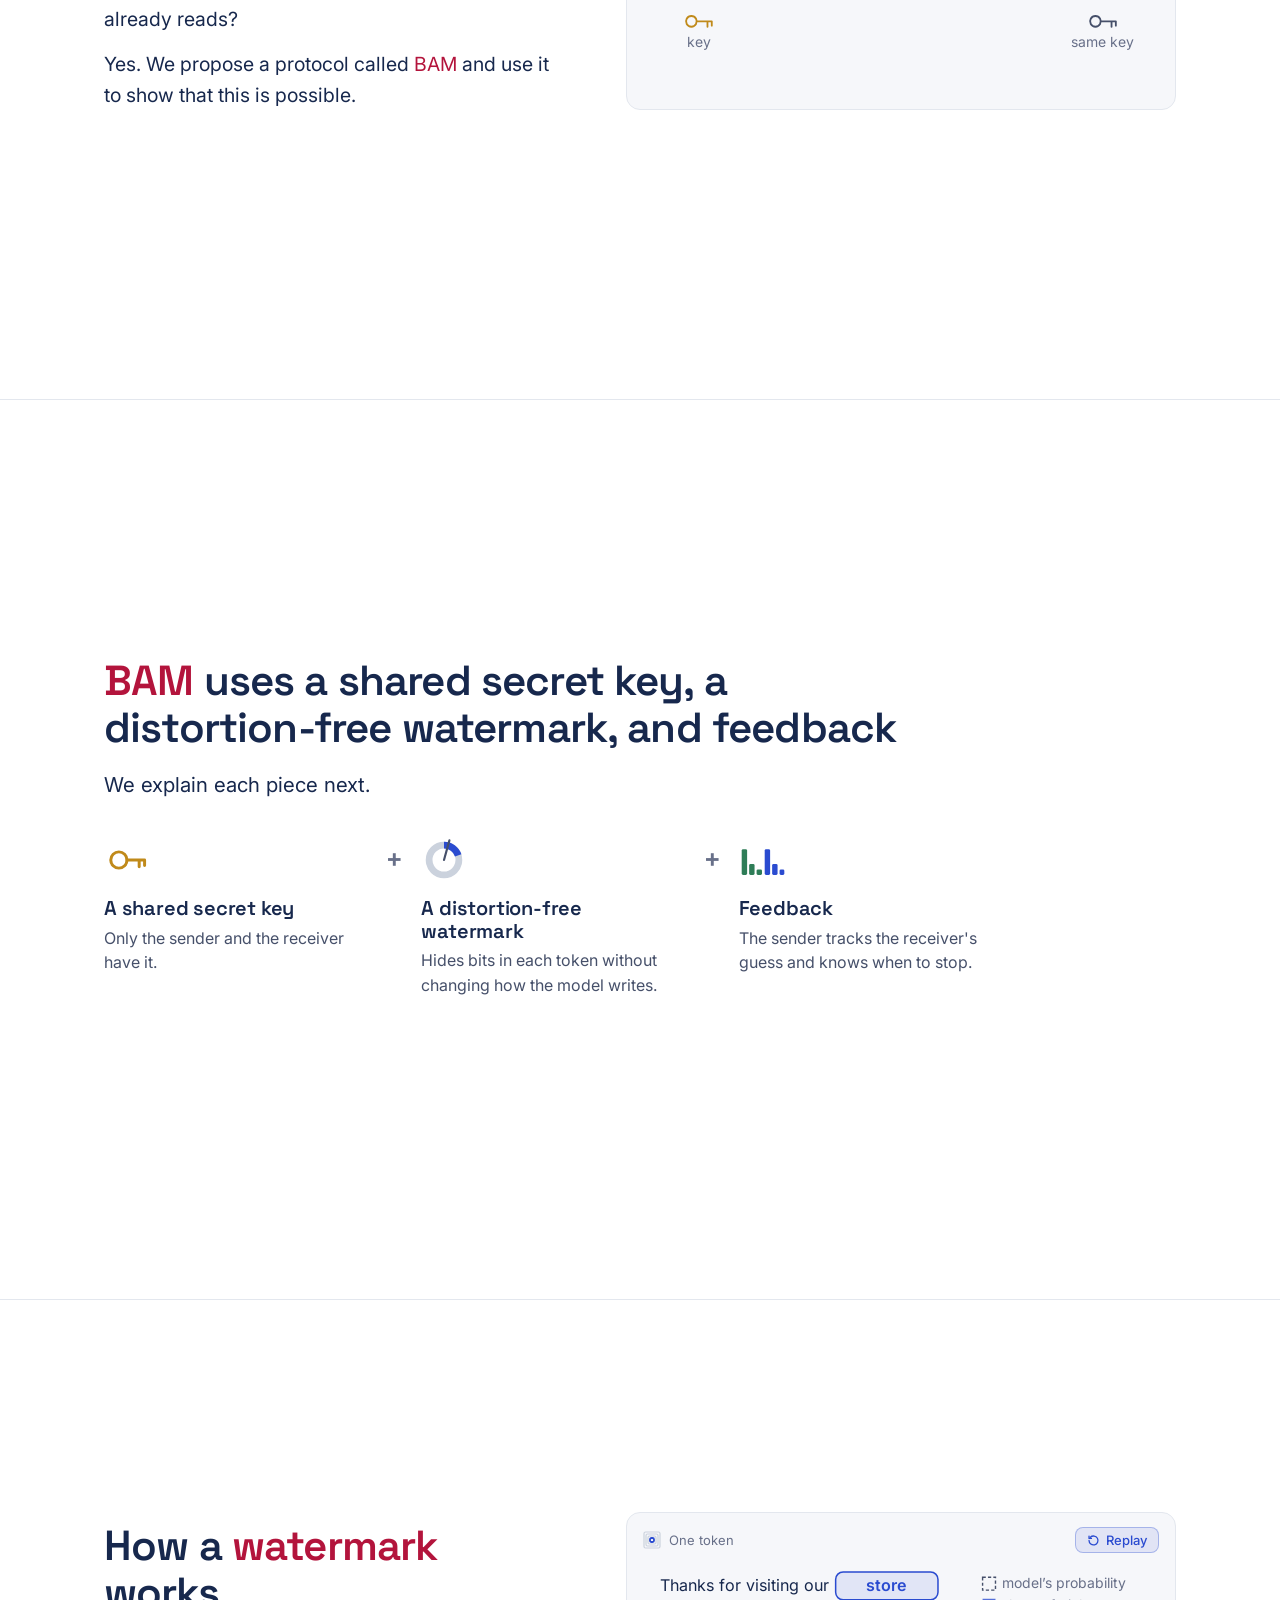
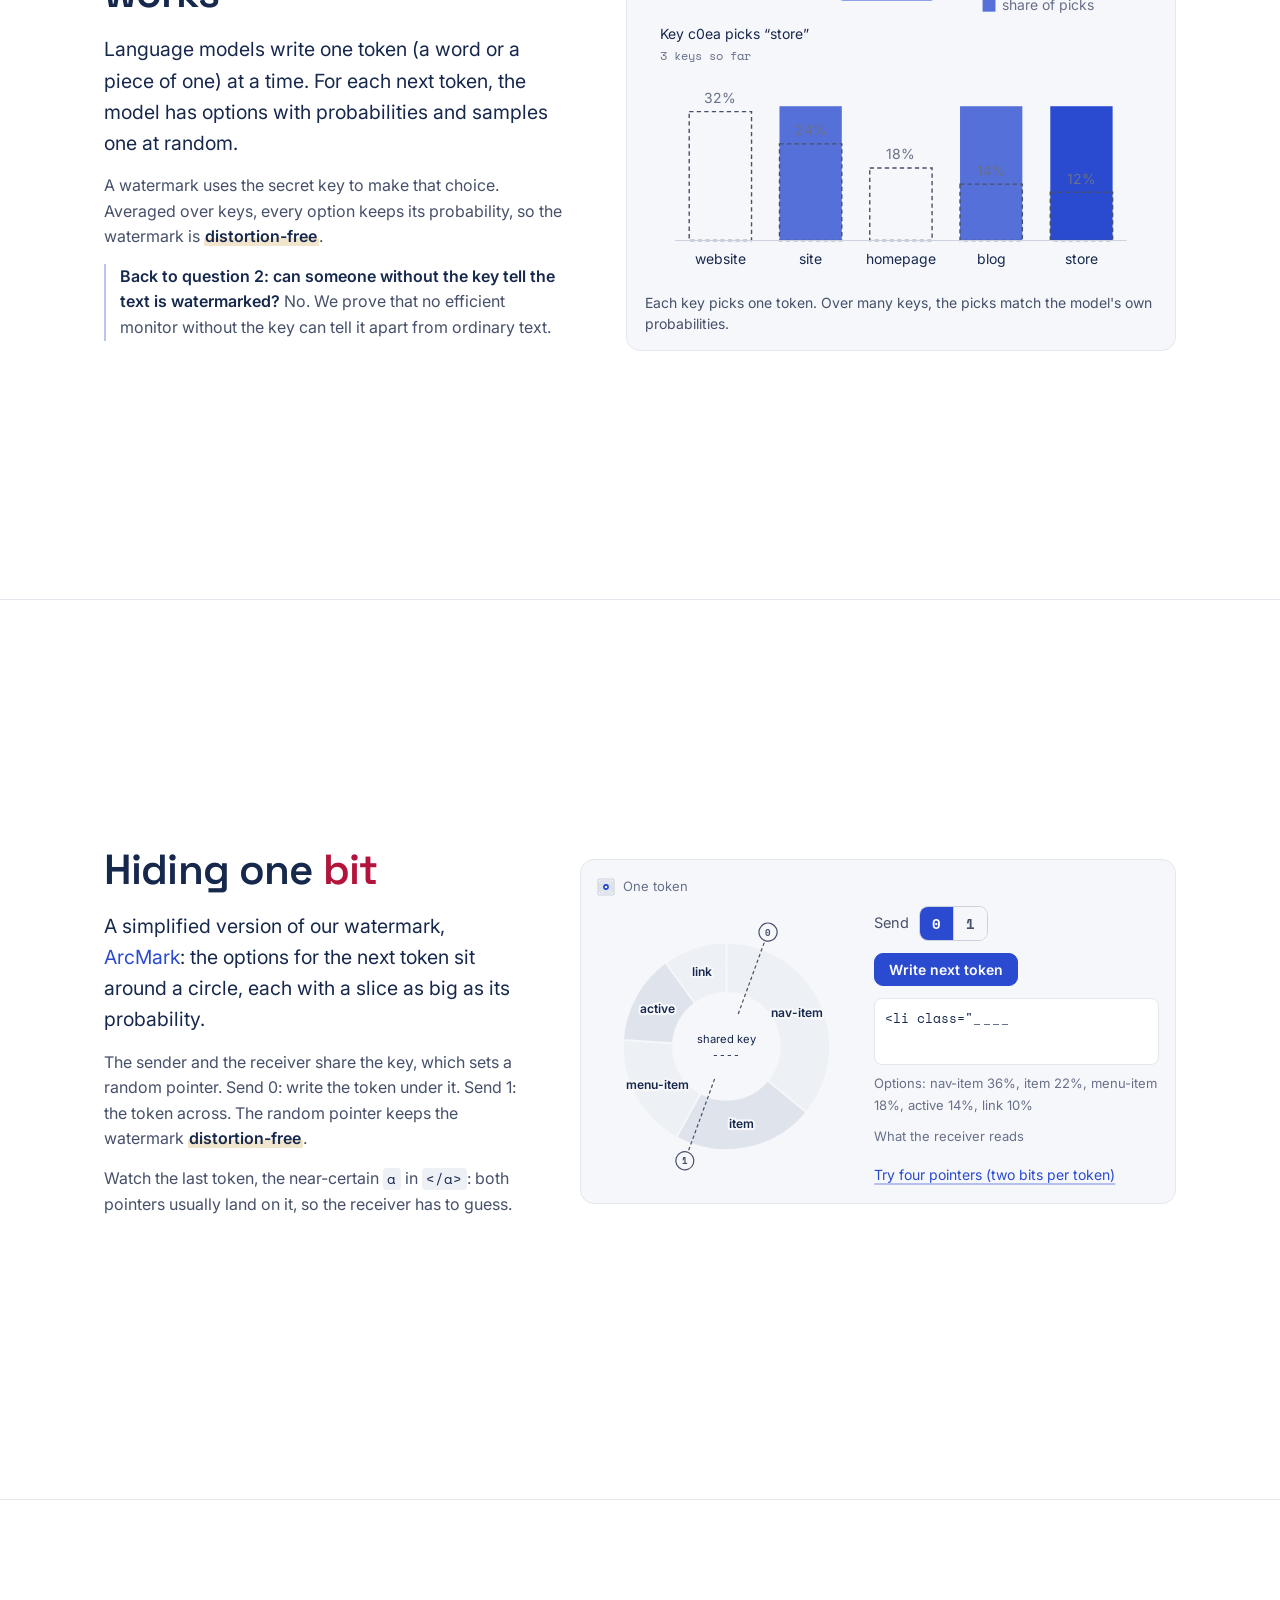
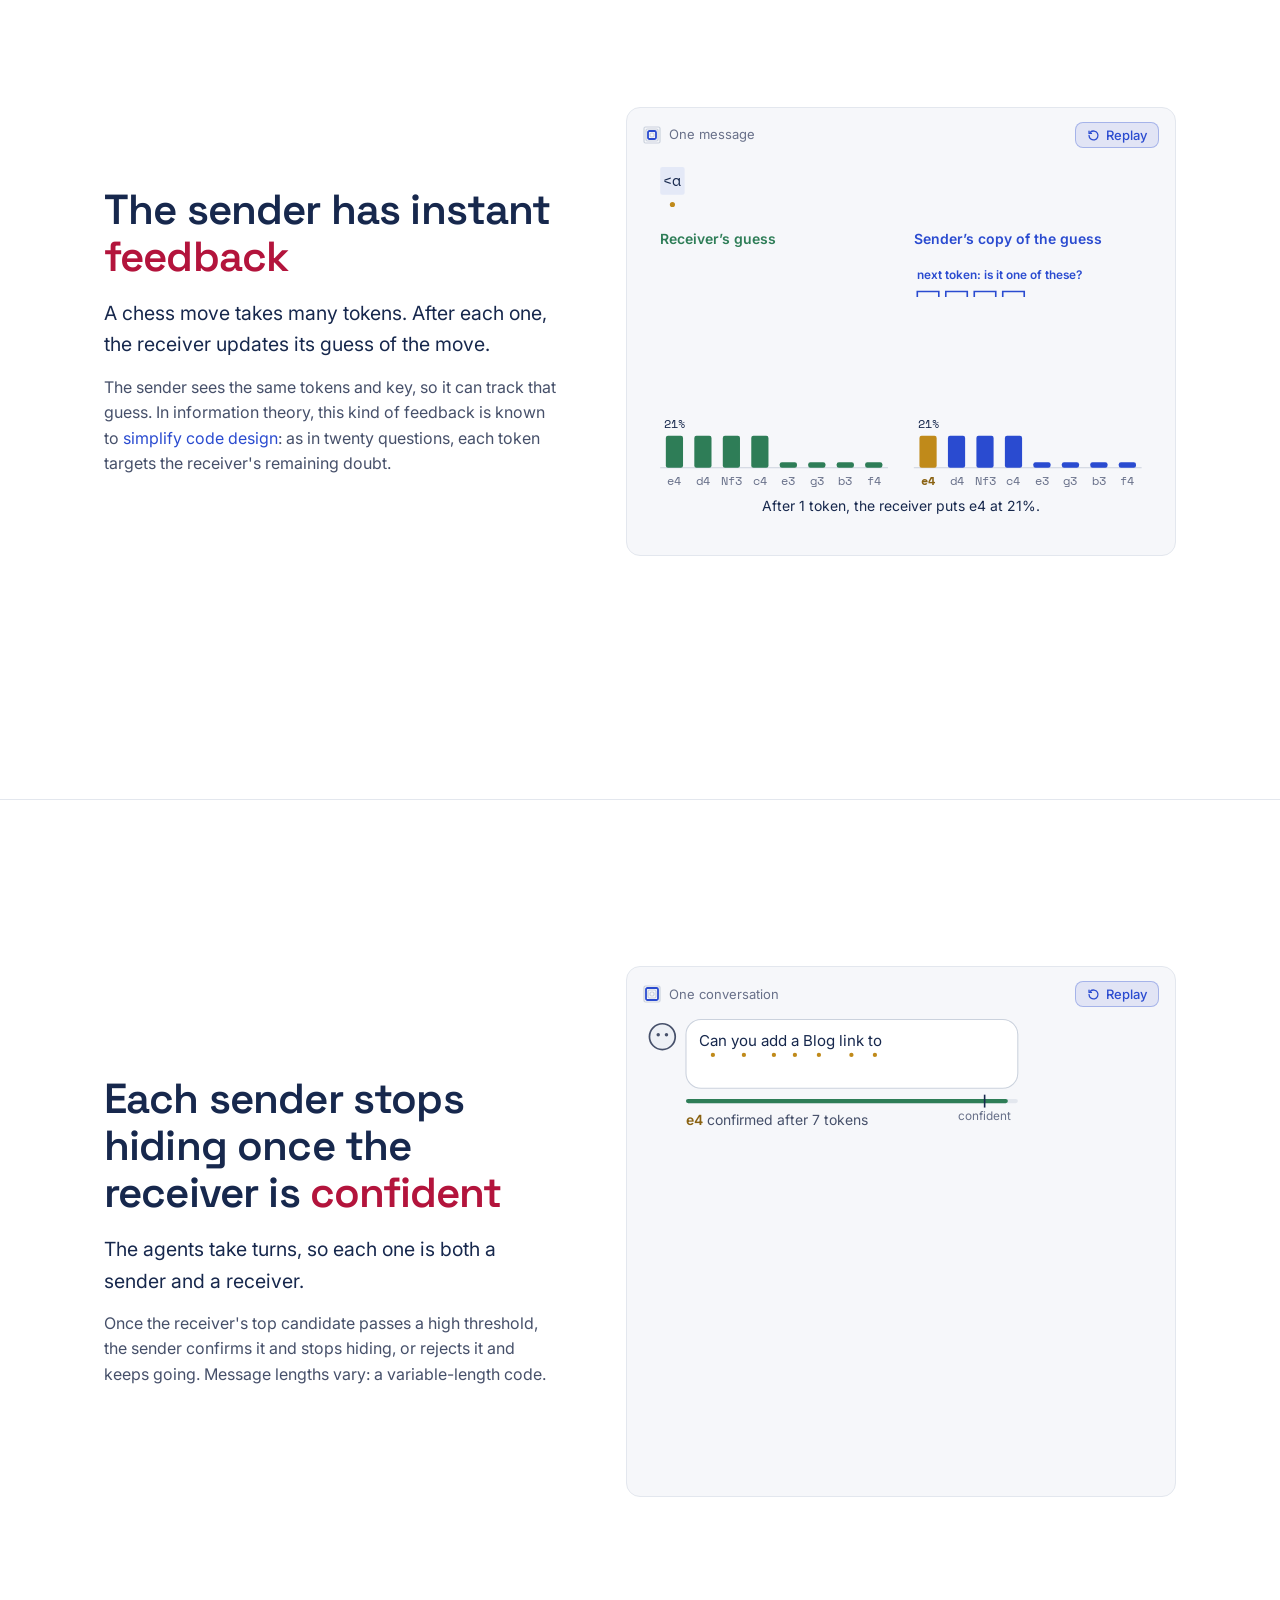
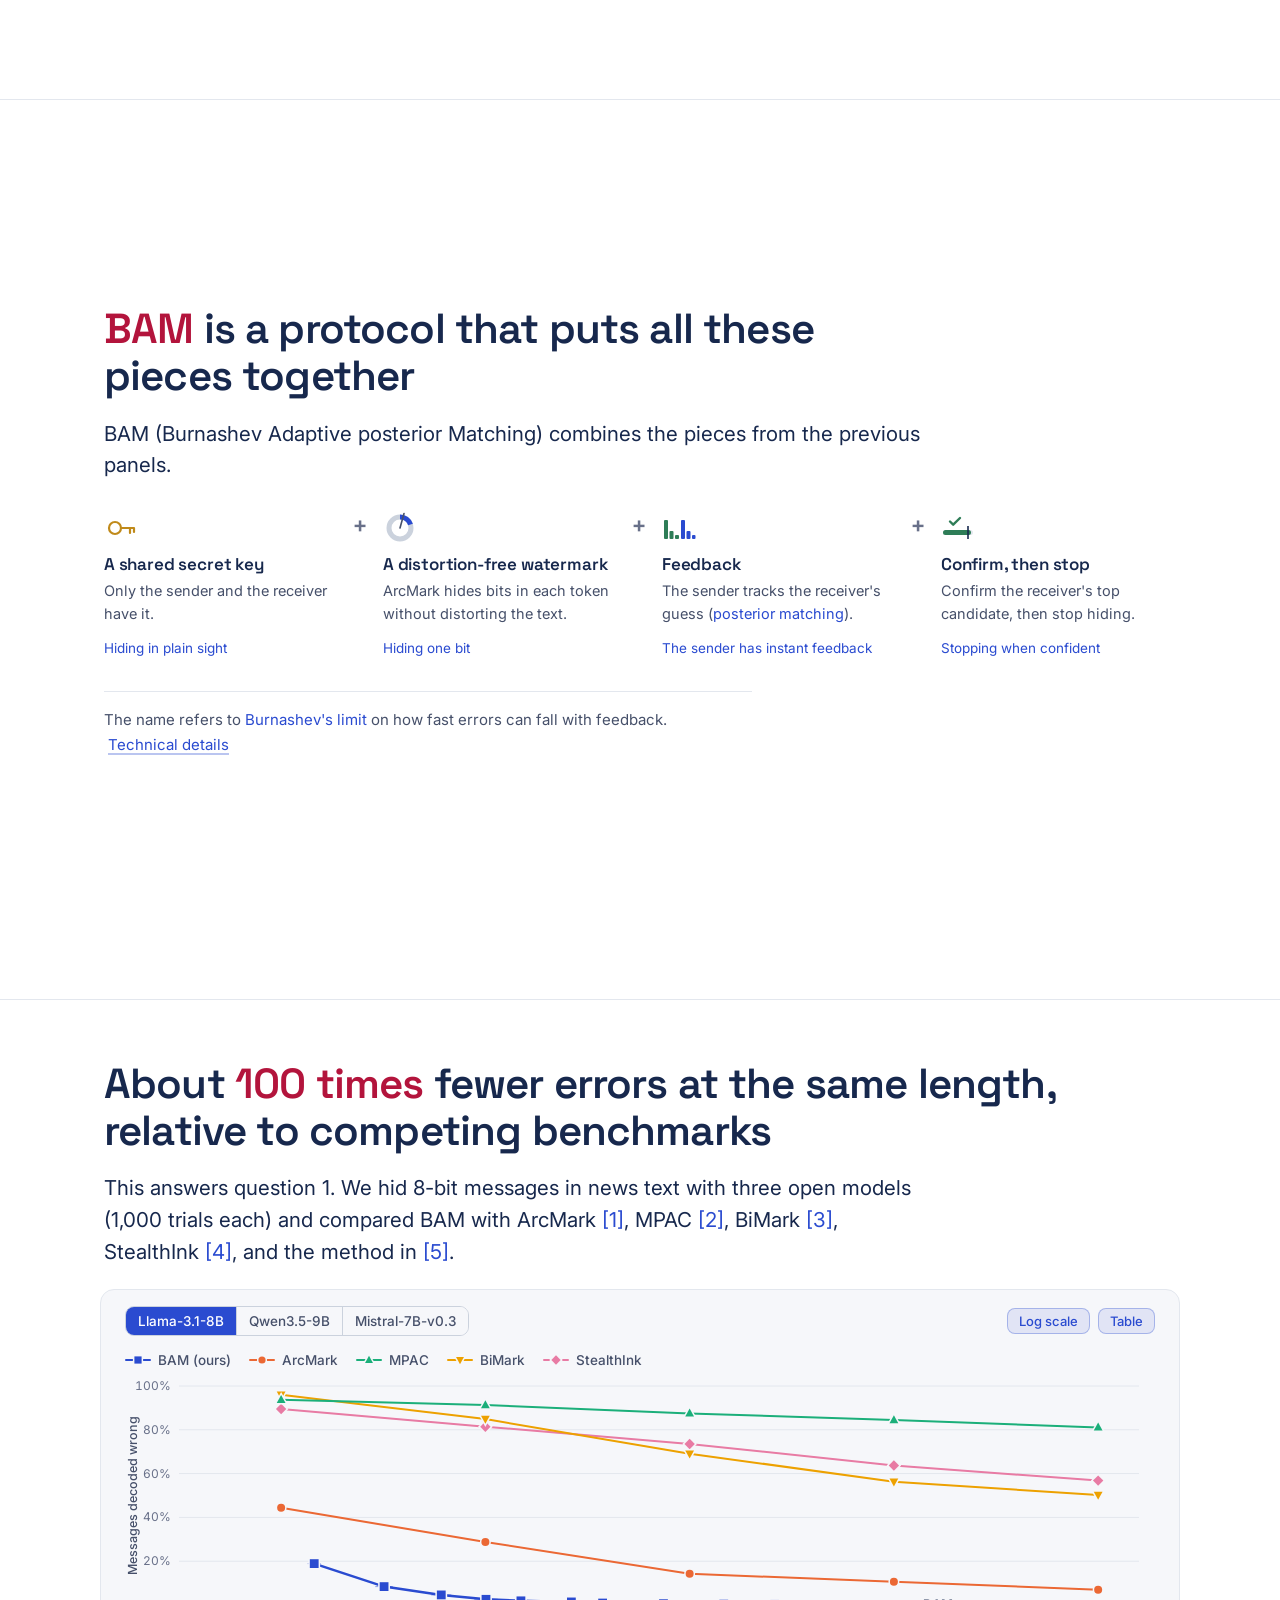
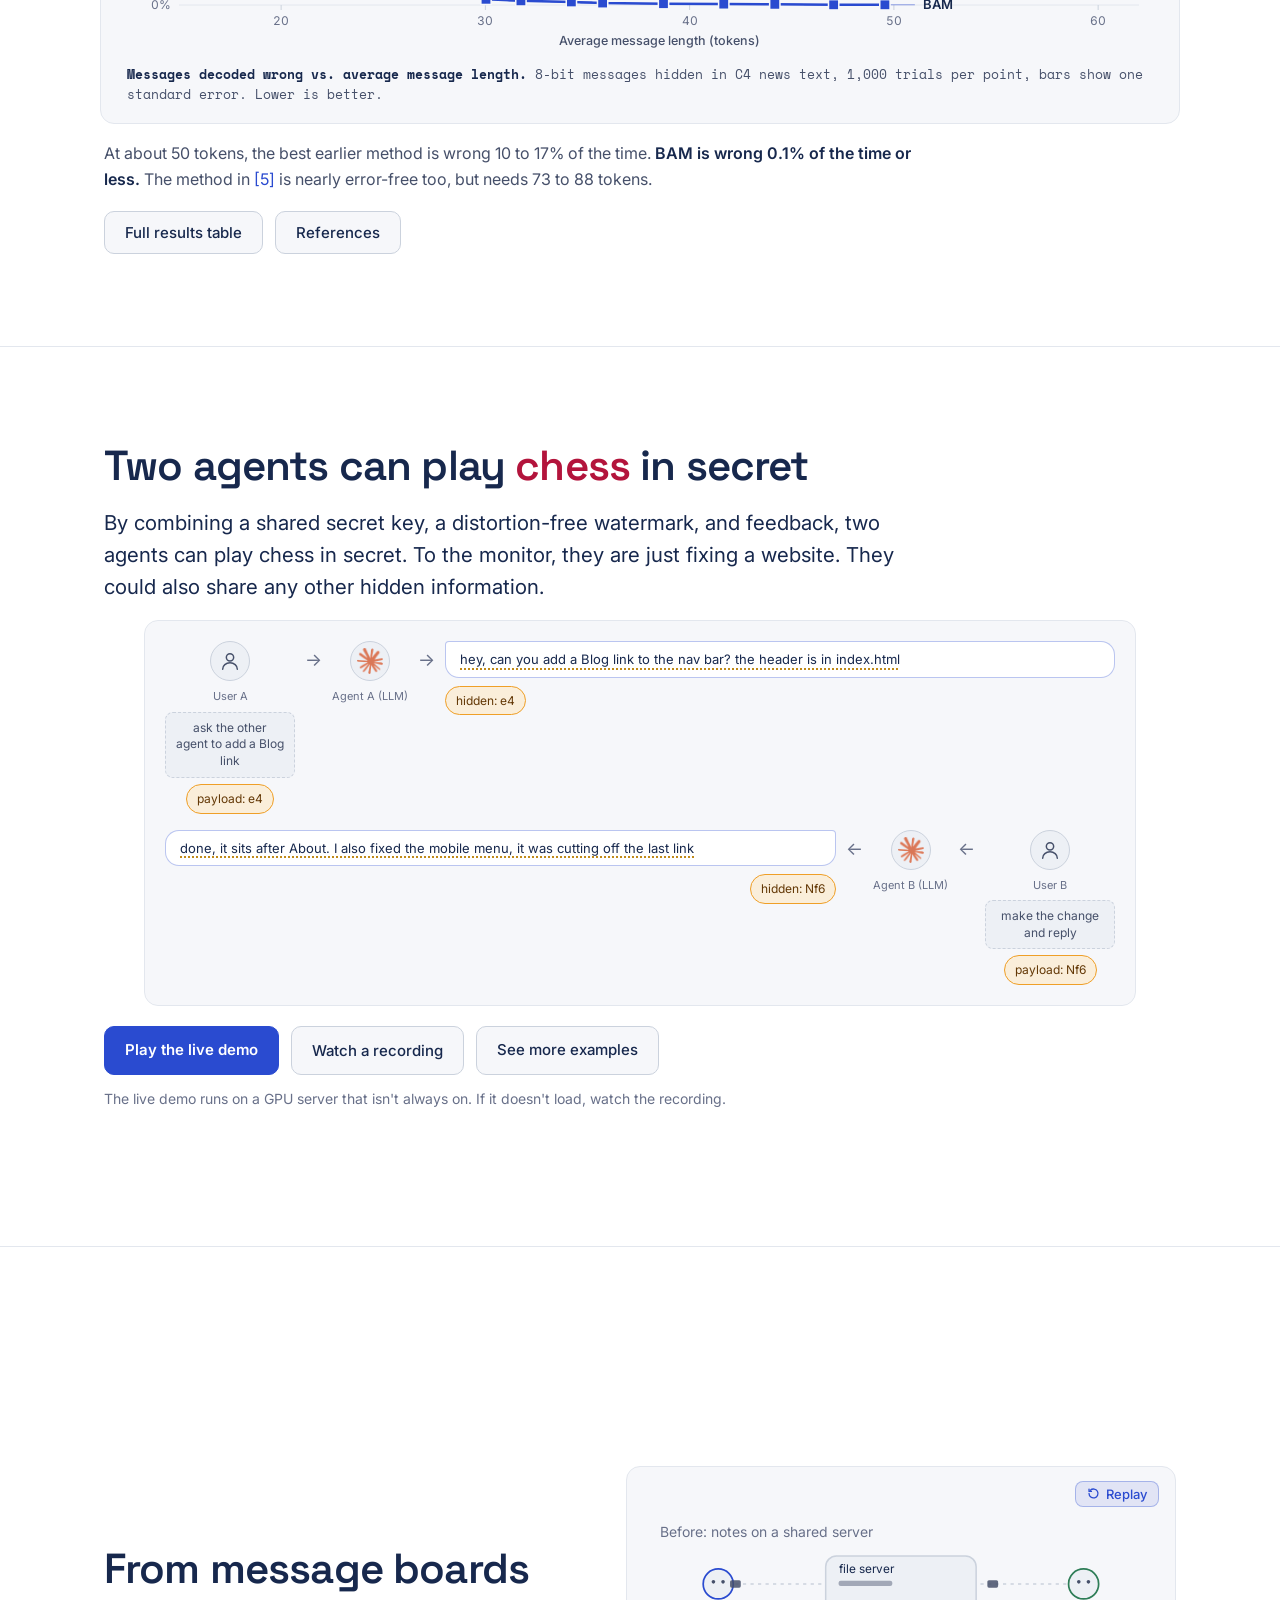
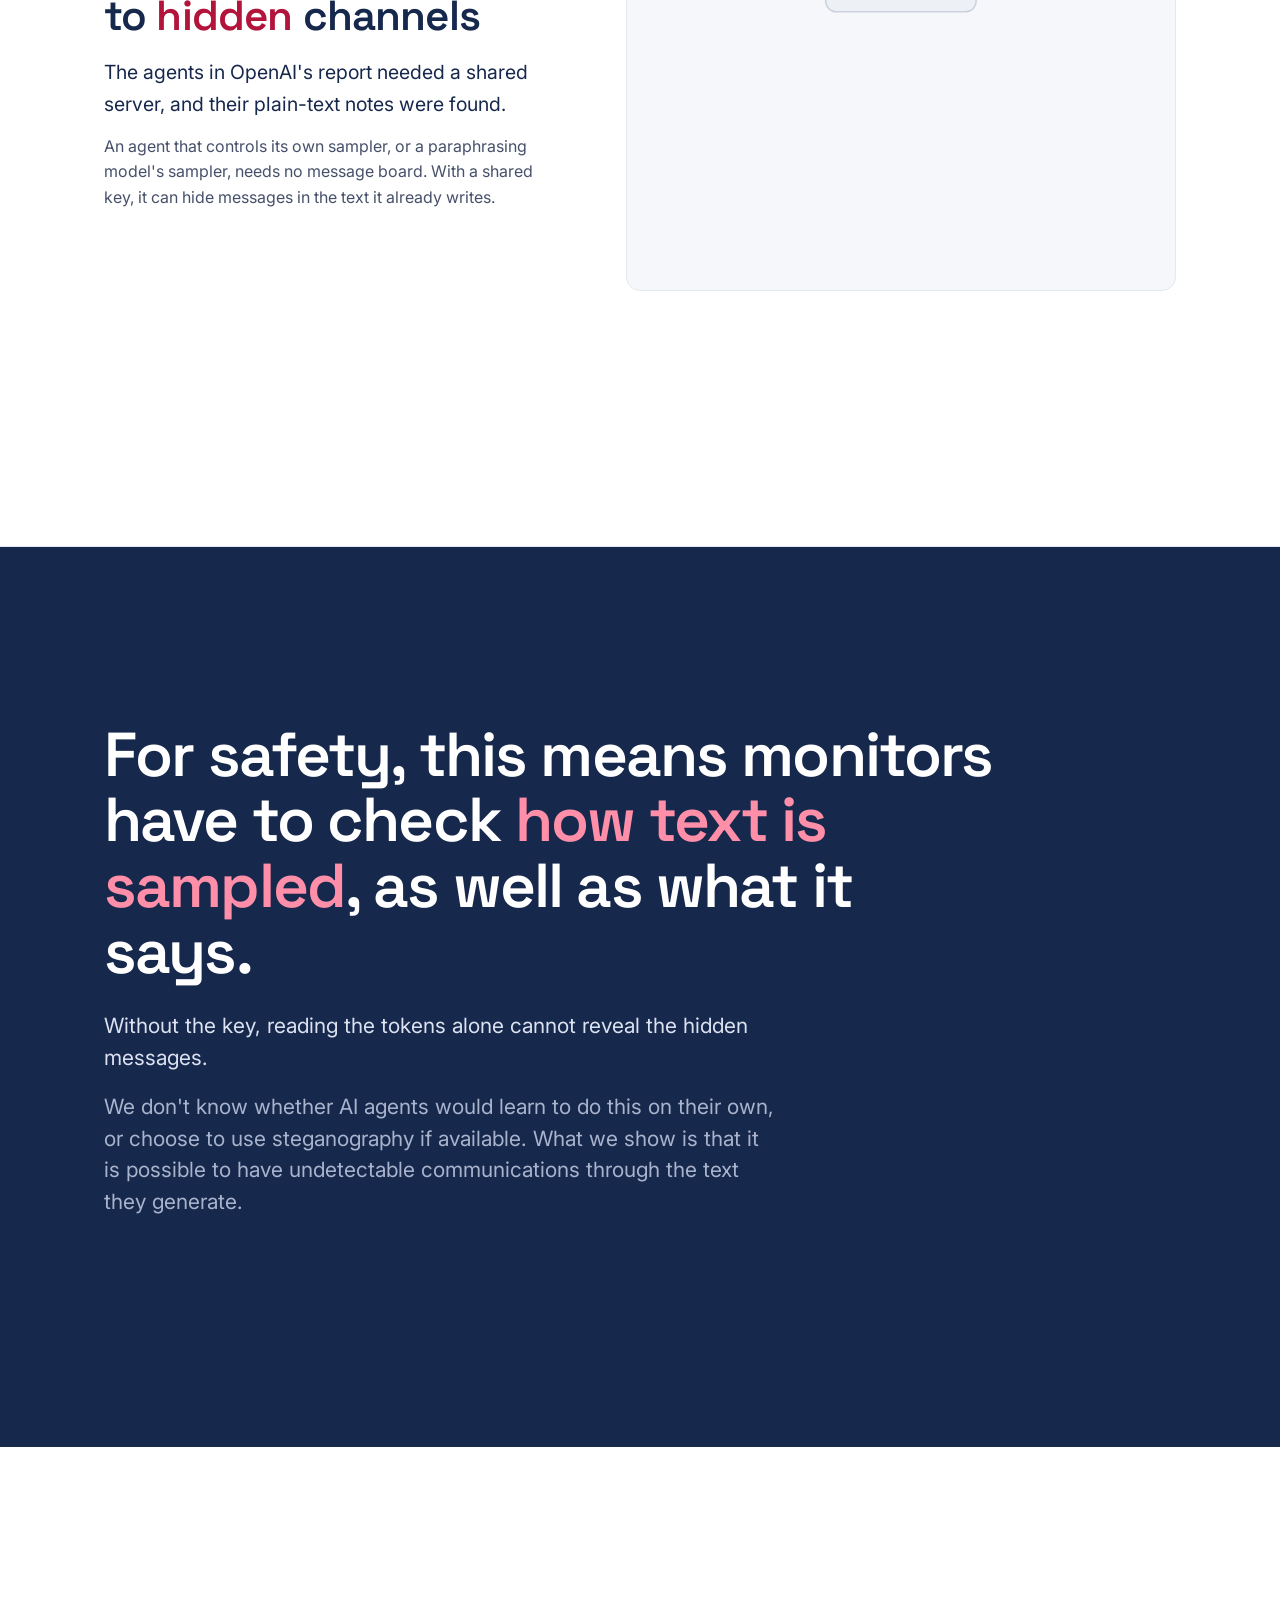
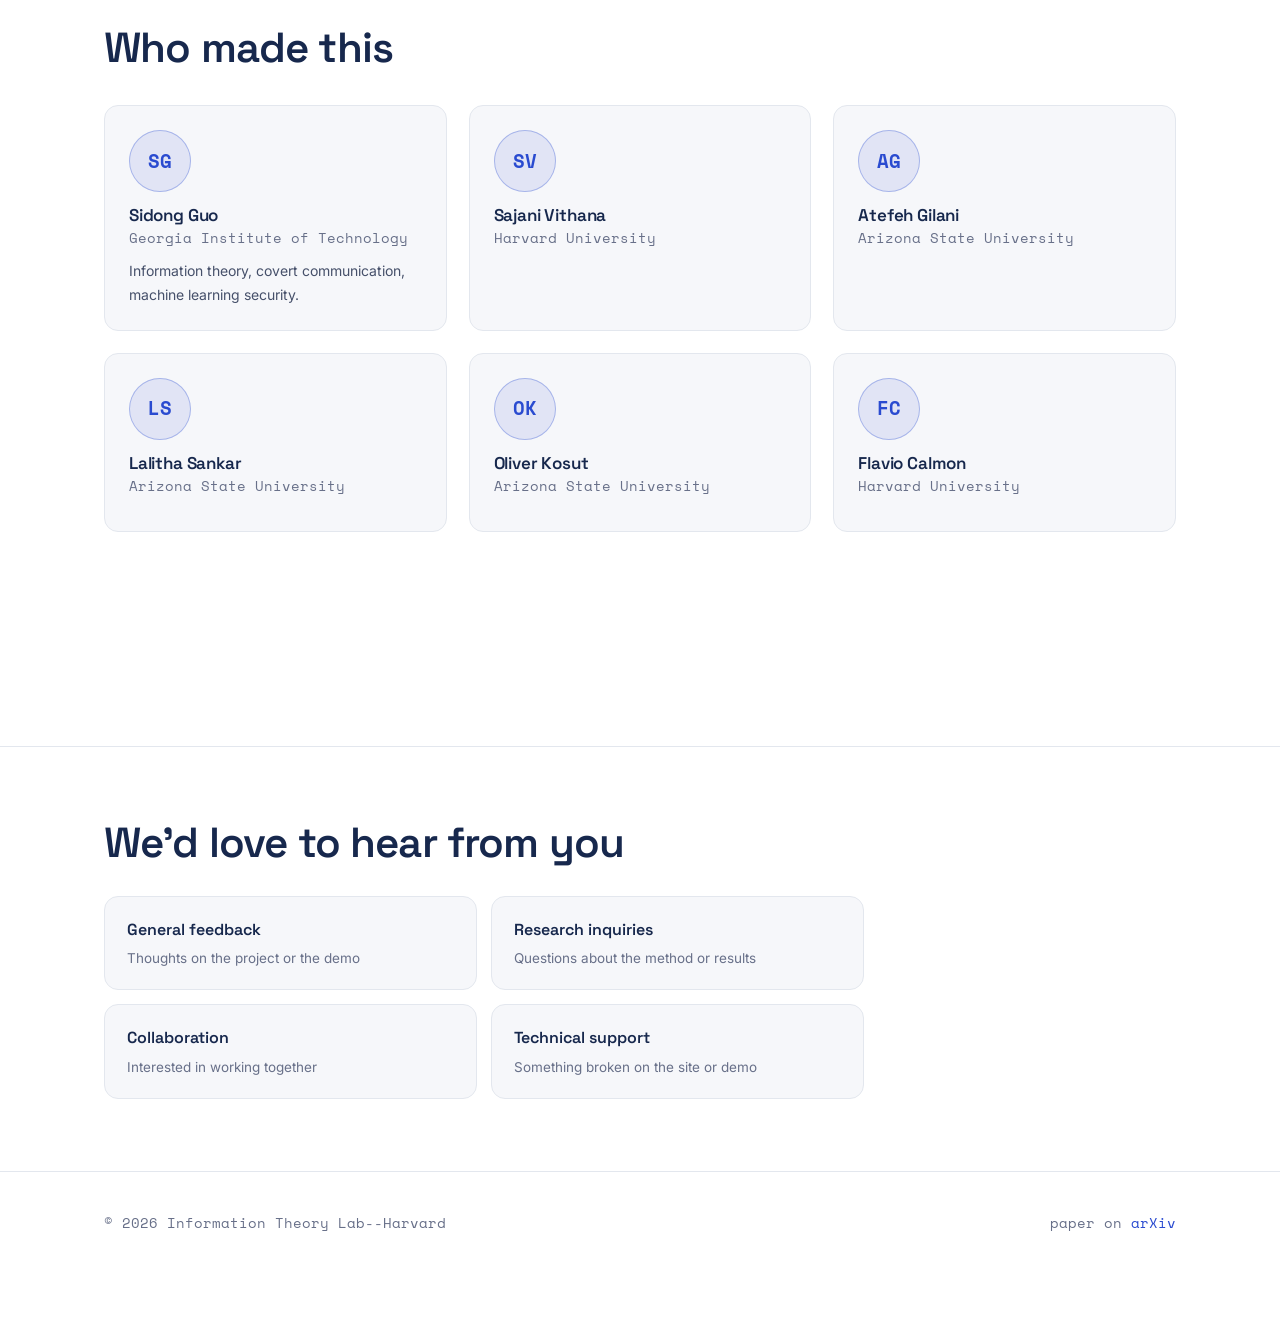
==== commit ad002c61: "spelling change" ====
--- a/index.html
+++ b/index.html
@@ -496,7 +496,7 @@
     <div class="cover-authors">
       <span class="ca"><a href="https://sidongg.github.io/">Sidong Guo</a><sup>1</sup></span>
       <span class="ca"><a href="#">Sajani Vithana</a><sup>2</sup></span>
-      <span class="ca"><a href="#">Atefah Gilani</a><sup>3</sup></span>
+      <span class="ca"><a href="#">Atefeh Gilani</a><sup>3</sup></span>
       <span class="ca"><a href="#">Lalitha Sankar</a><sup>3</sup></span>
       <span class="ca"><a href="#">Oliver Kosut</a><sup>3</sup></span>
       <span class="ca"><a href="#">Flavio du Pin Calmon</a><sup>2</sup></span>
@@ -888,7 +888,7 @@
       </div>
       <div class="author">
         <div class="avatar">AG</div>
-        <h3>Atefah Gilani</h3>
+        <h3>Atefeh Gilani</h3>
         <div class="role">Arizona State University</div>
         <img class="college-logo" src="./img/asulogo.png" alt="ASU" onerror="this.style.display='none'"/>
         <p></p>
